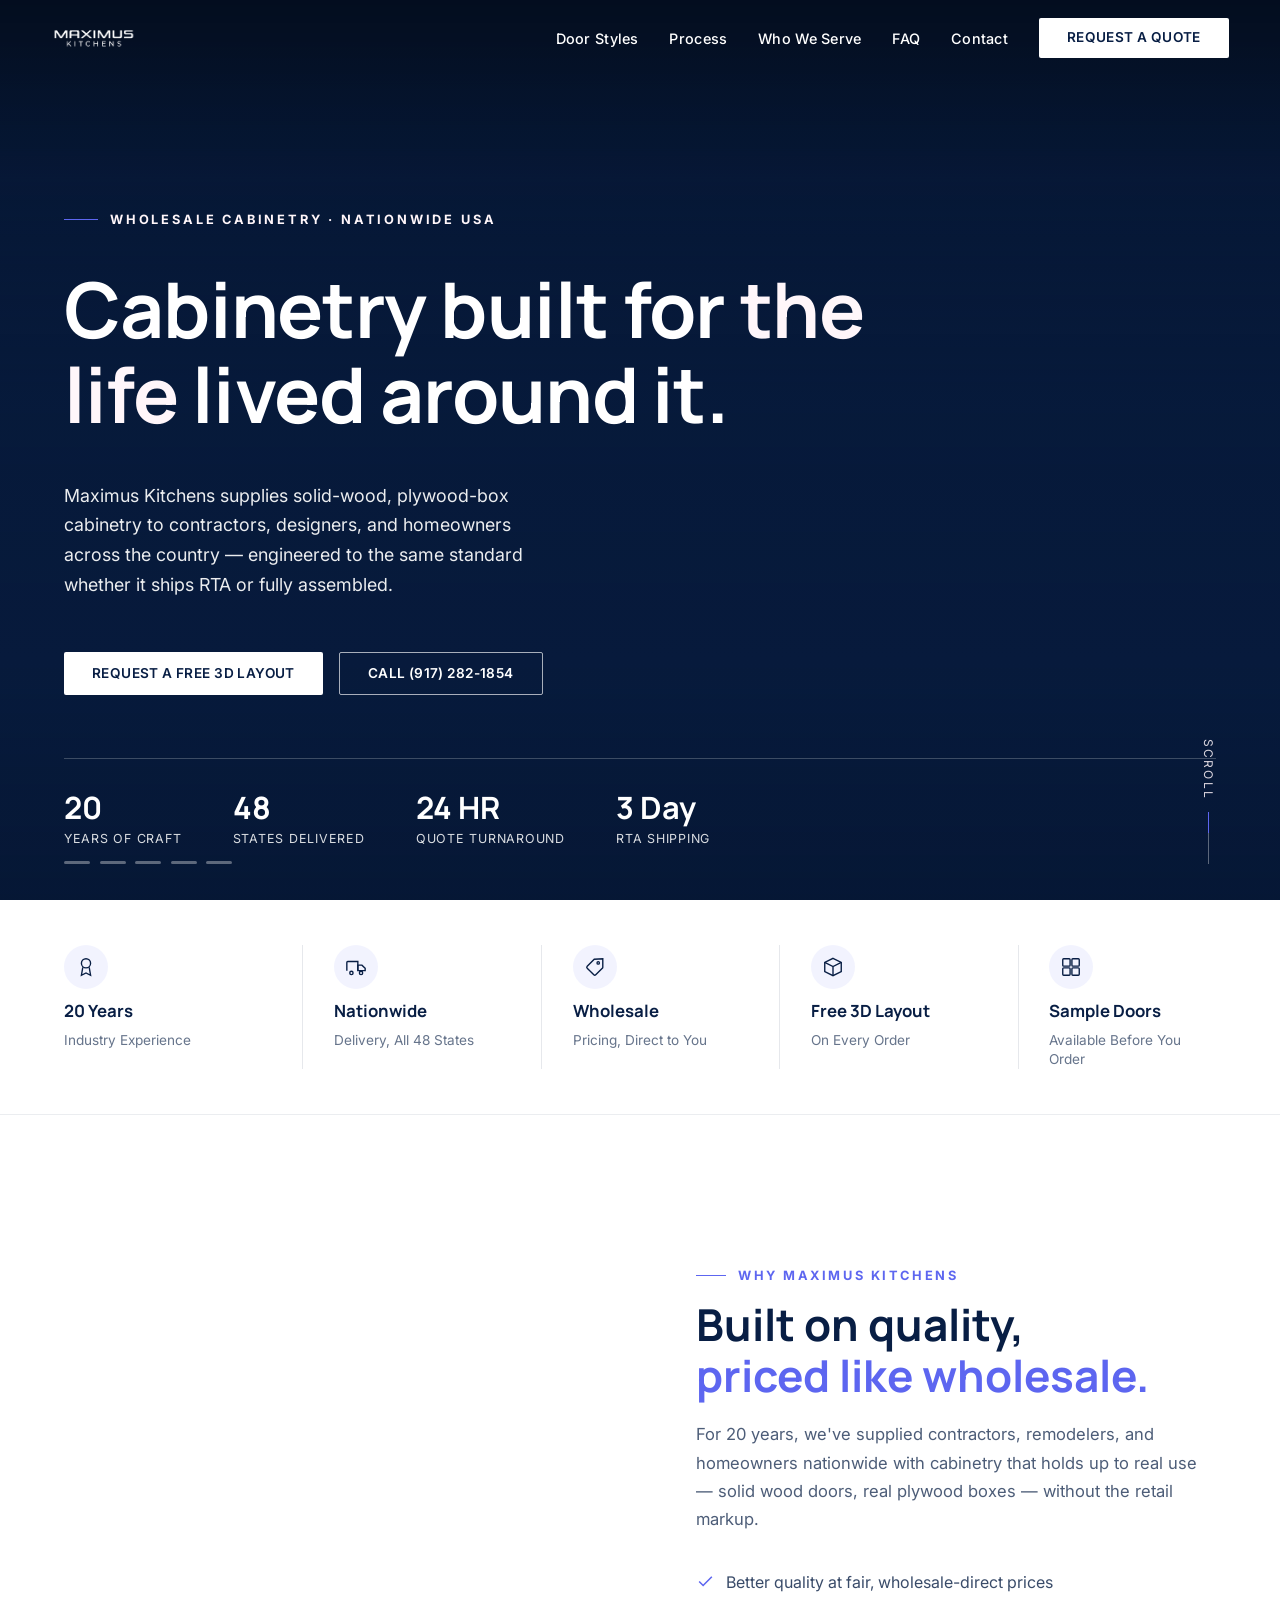
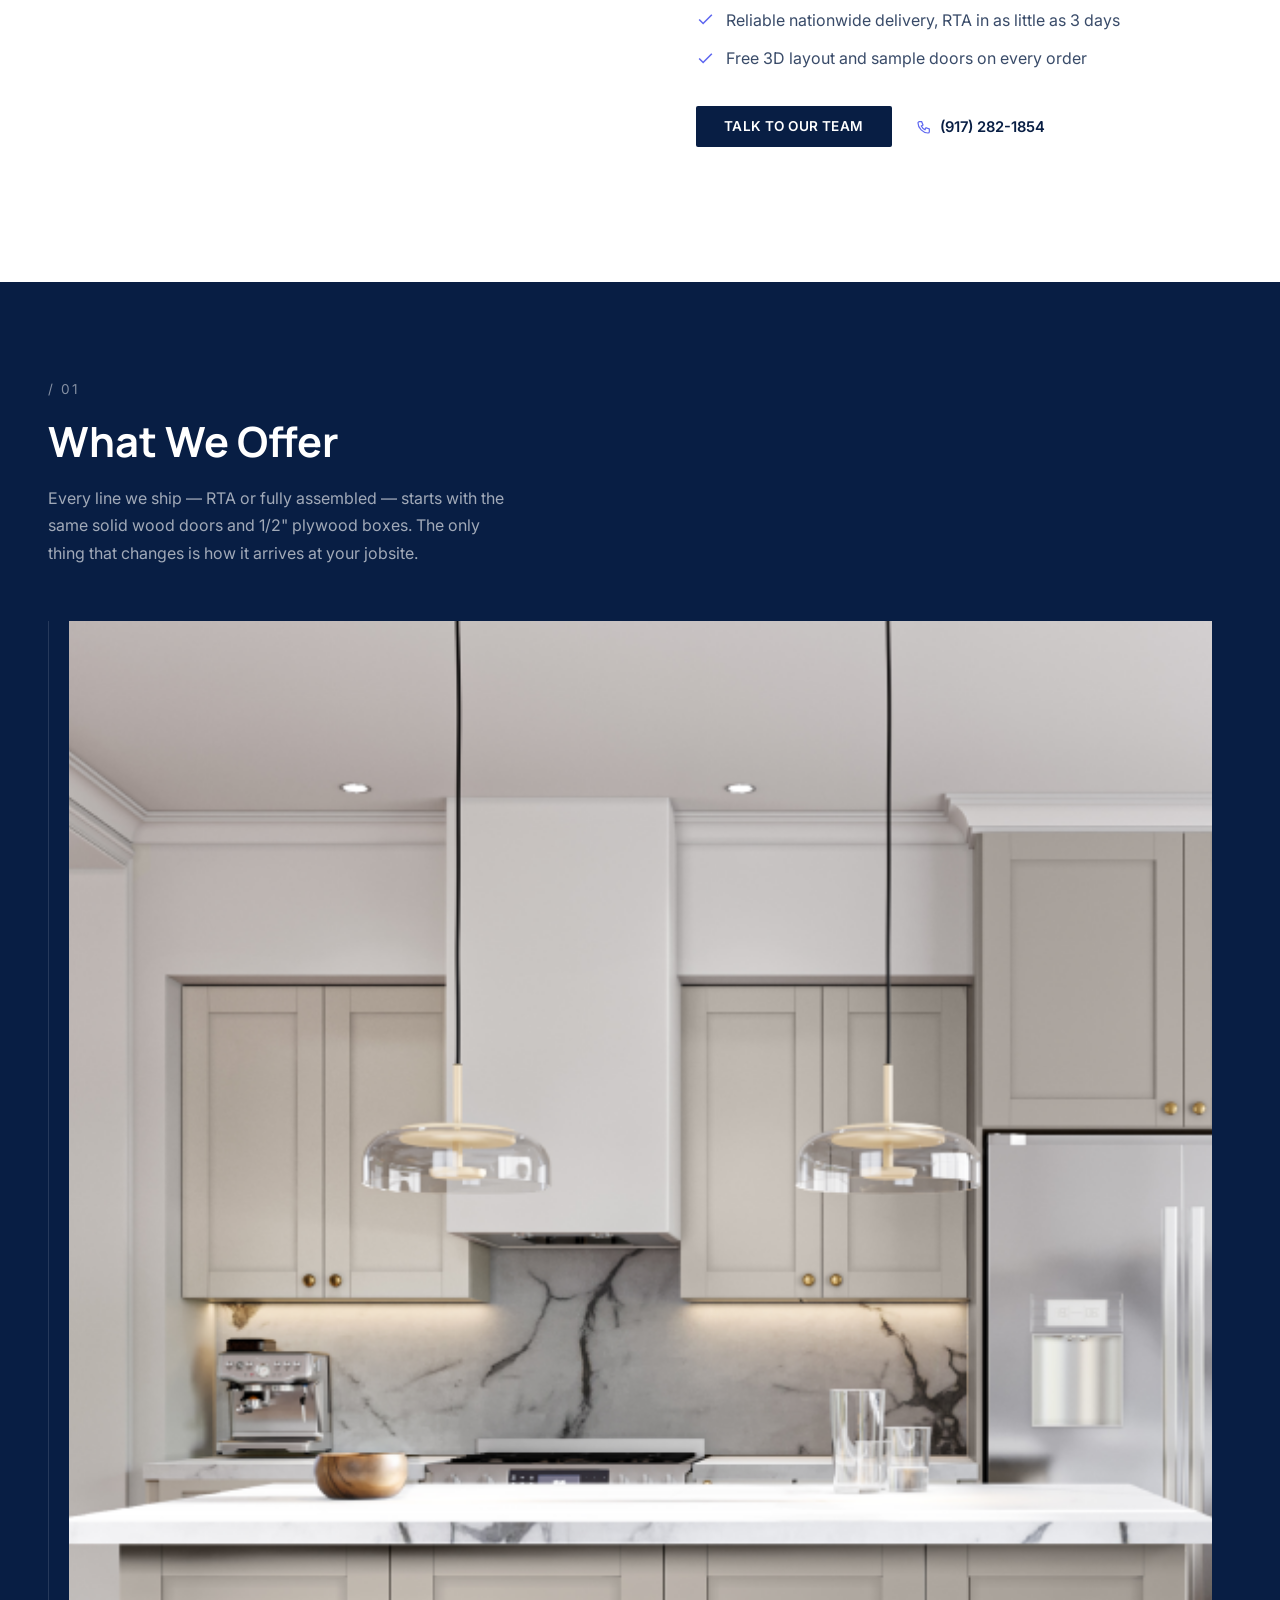
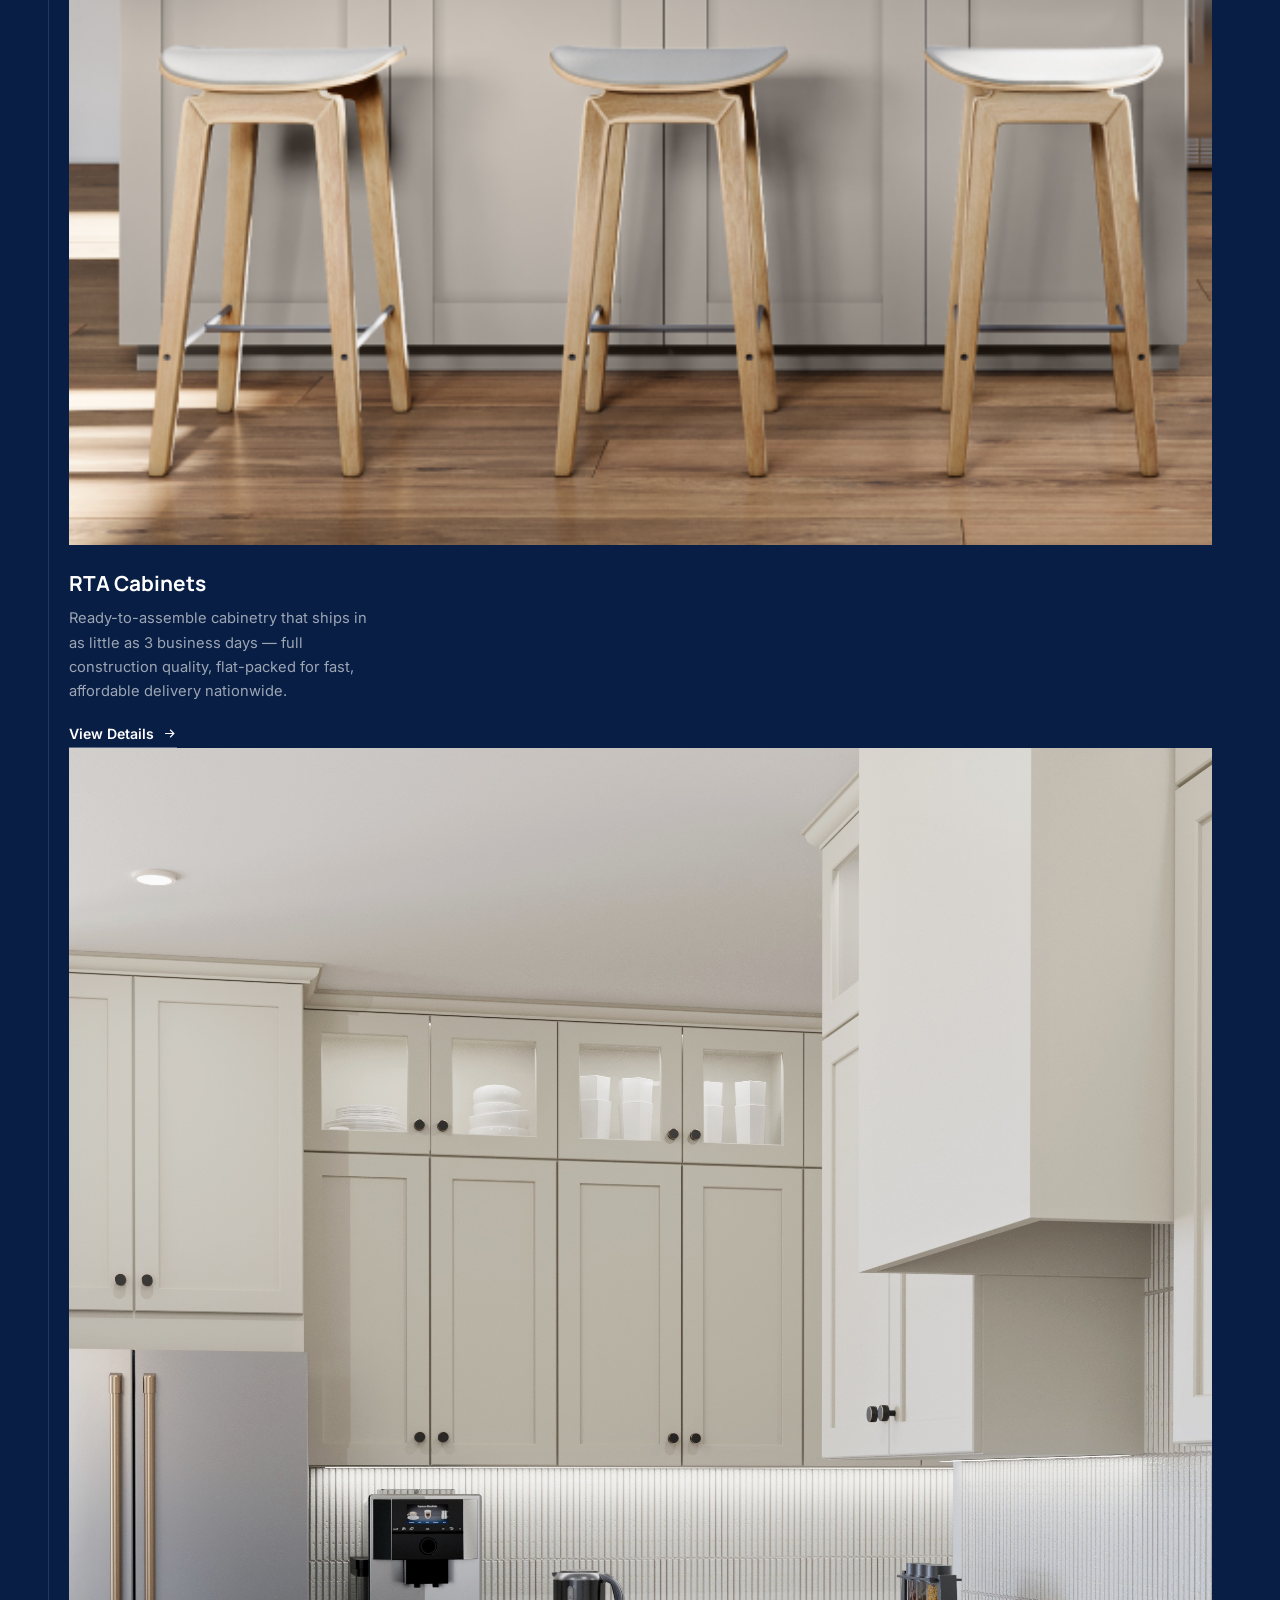
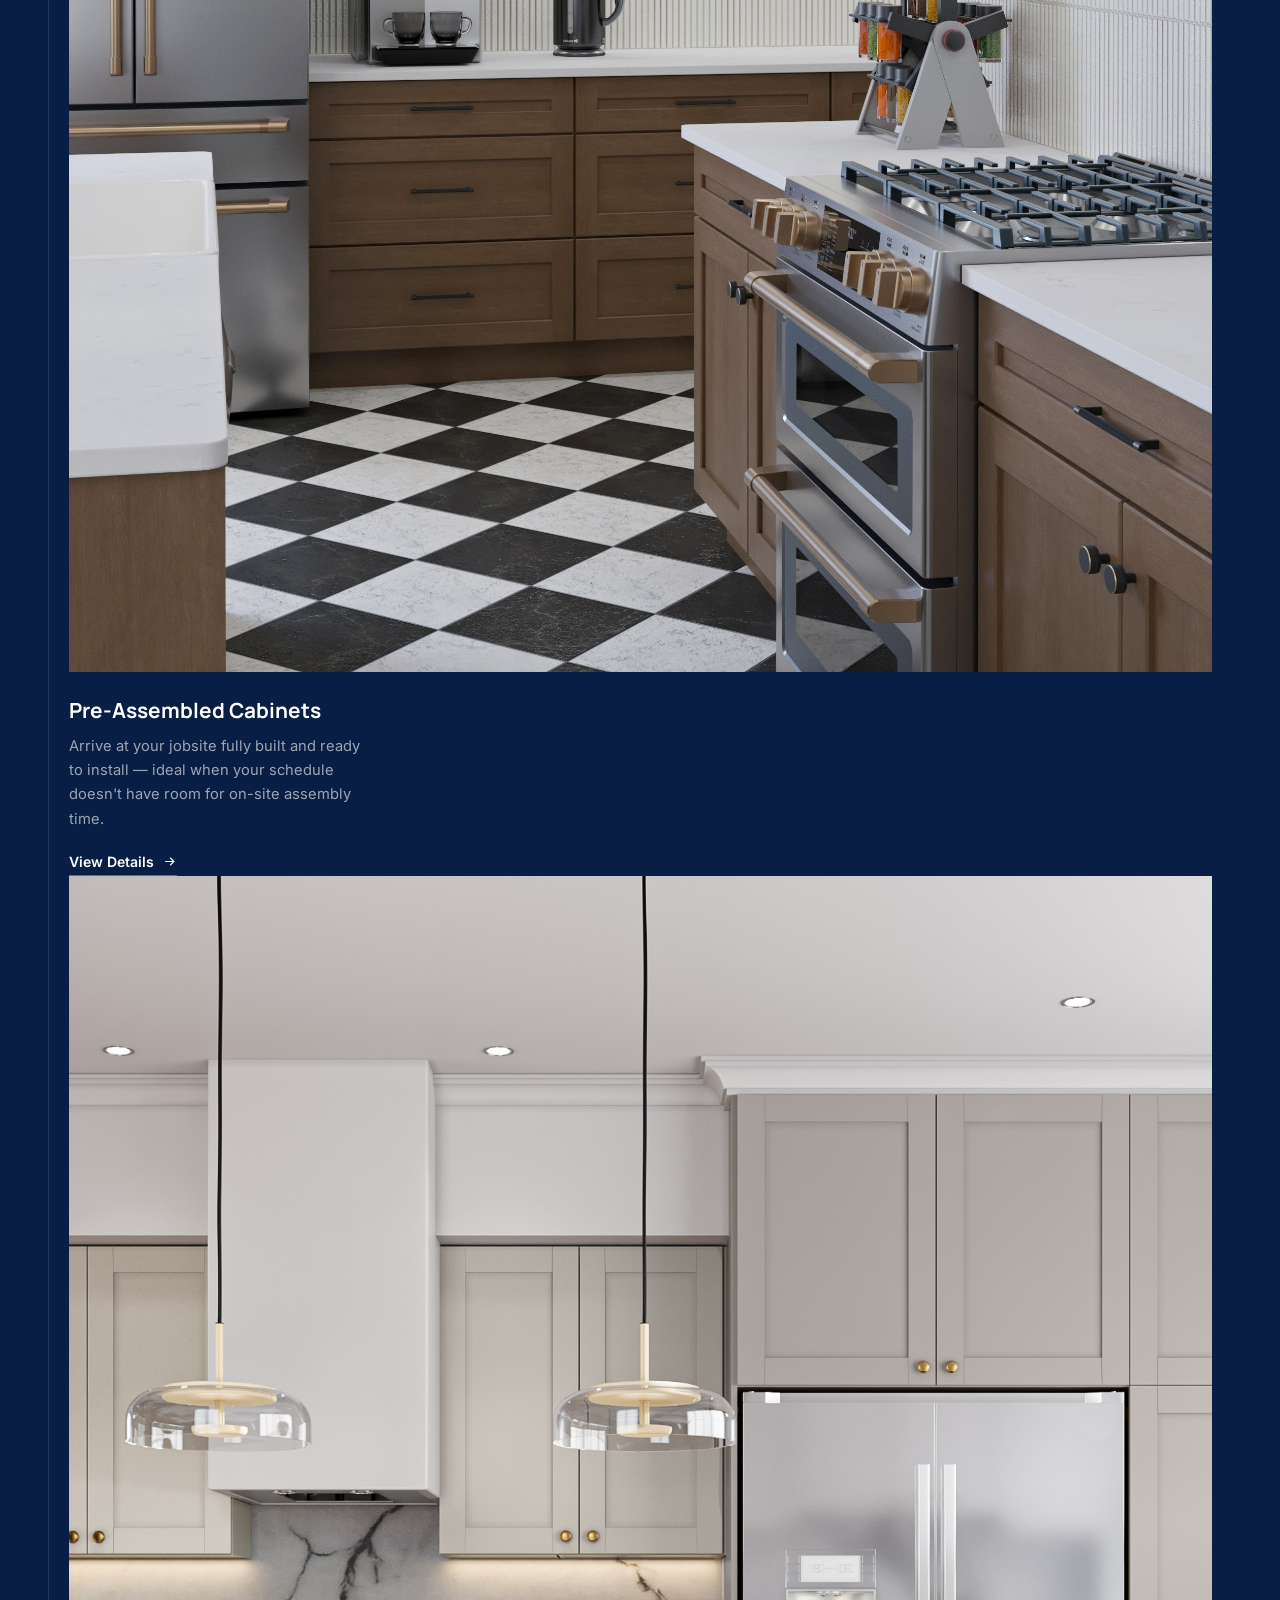
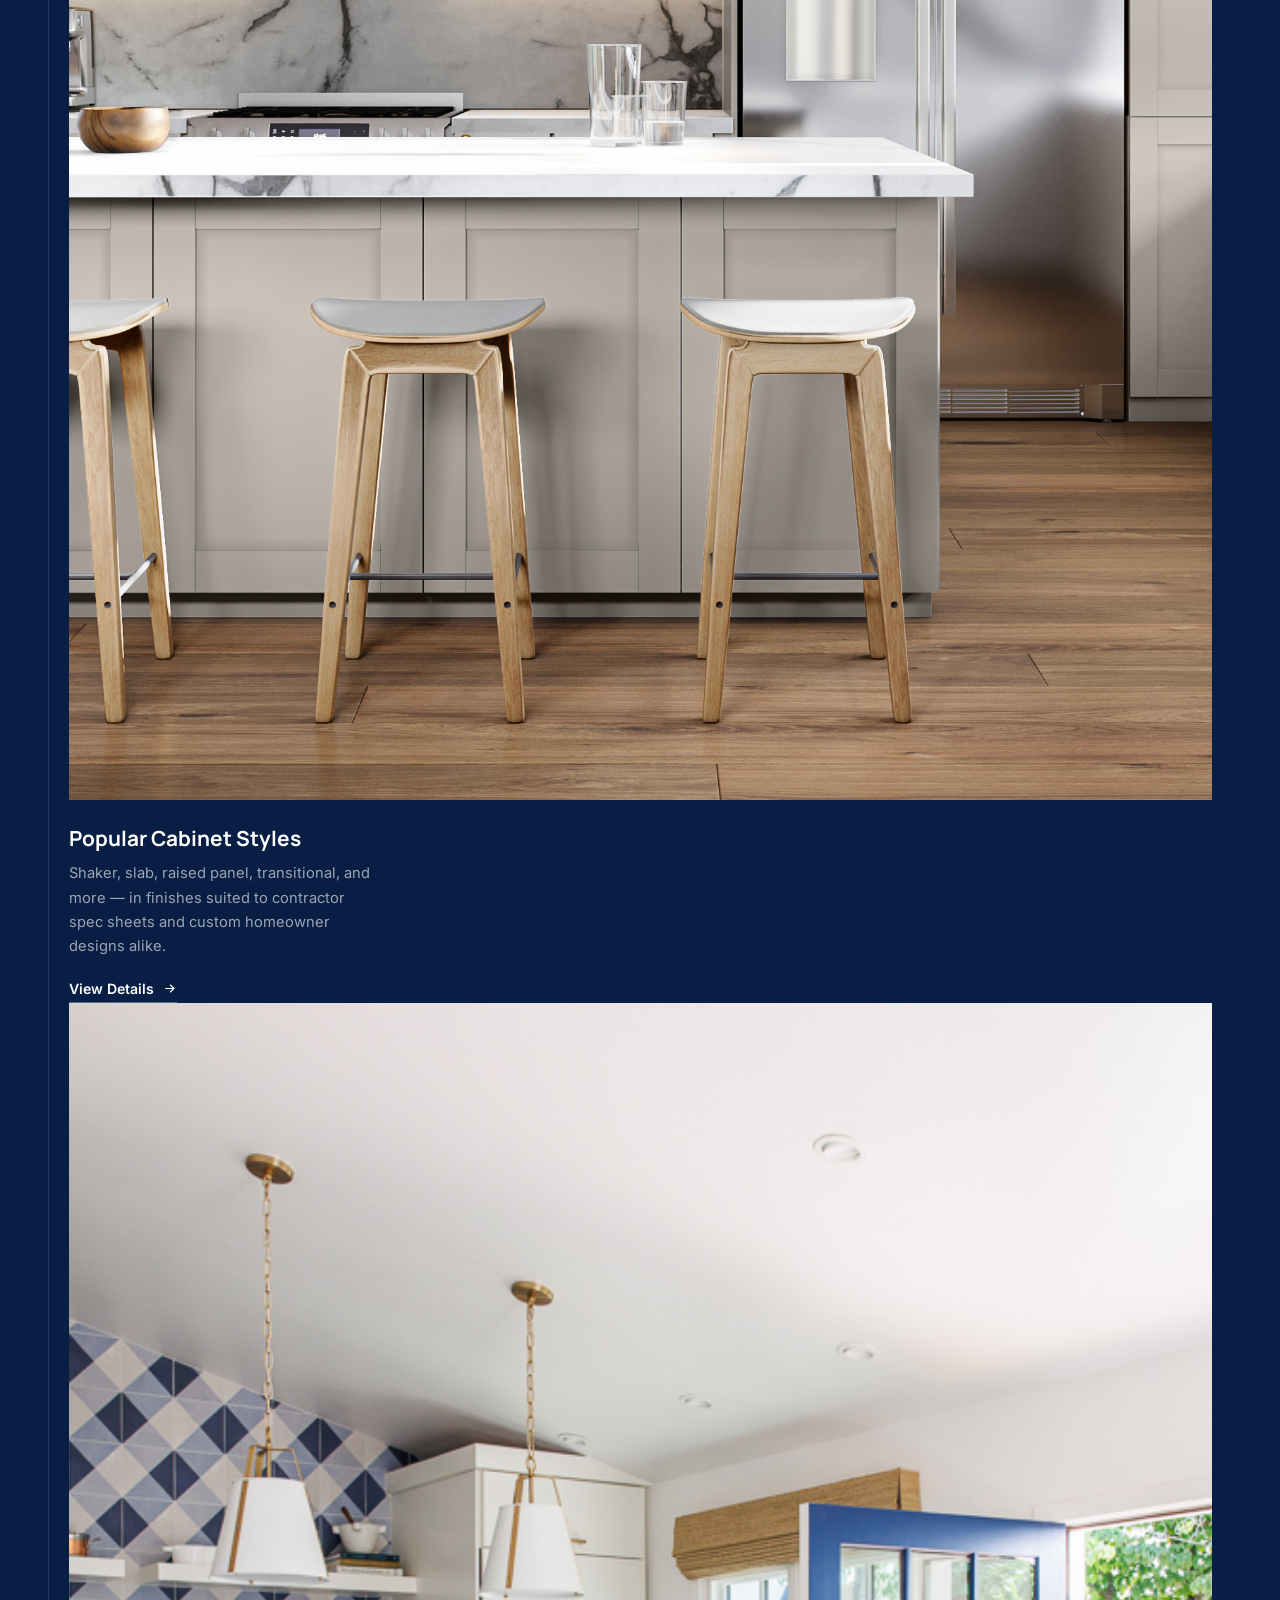
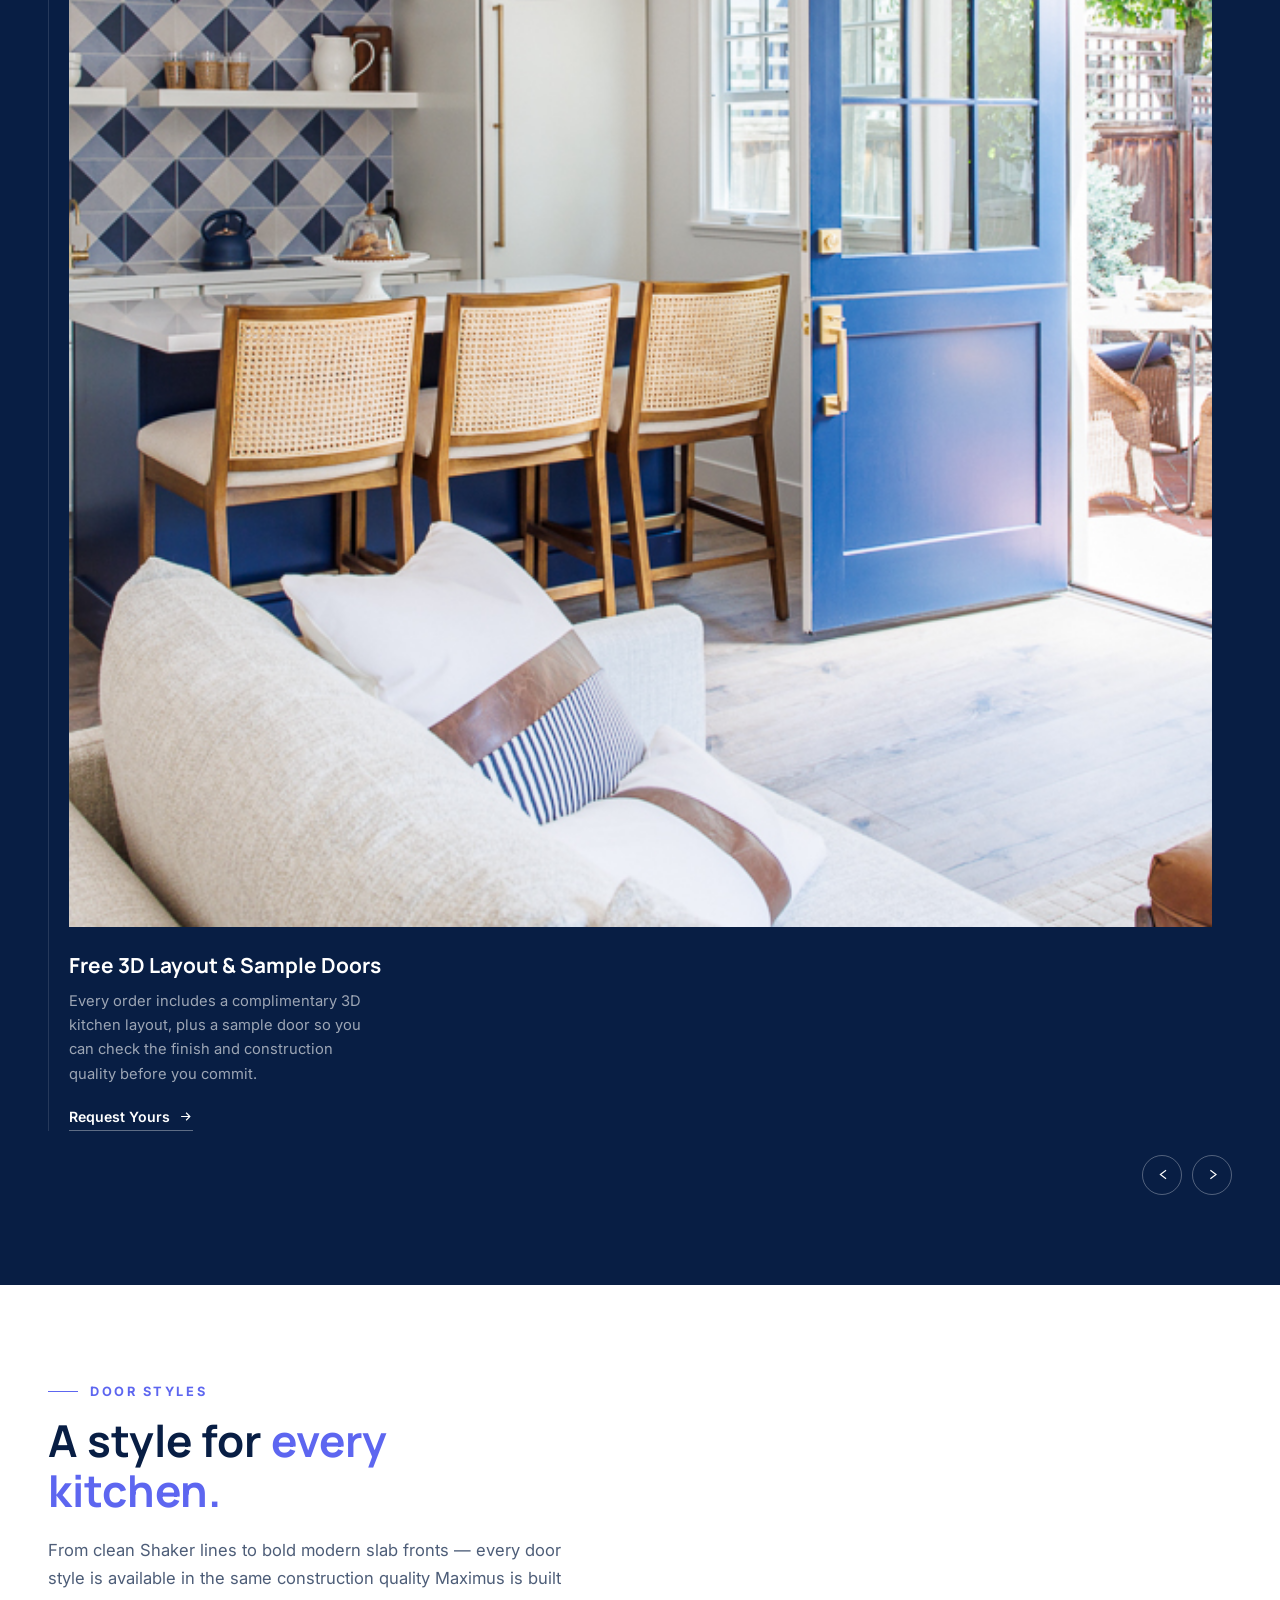
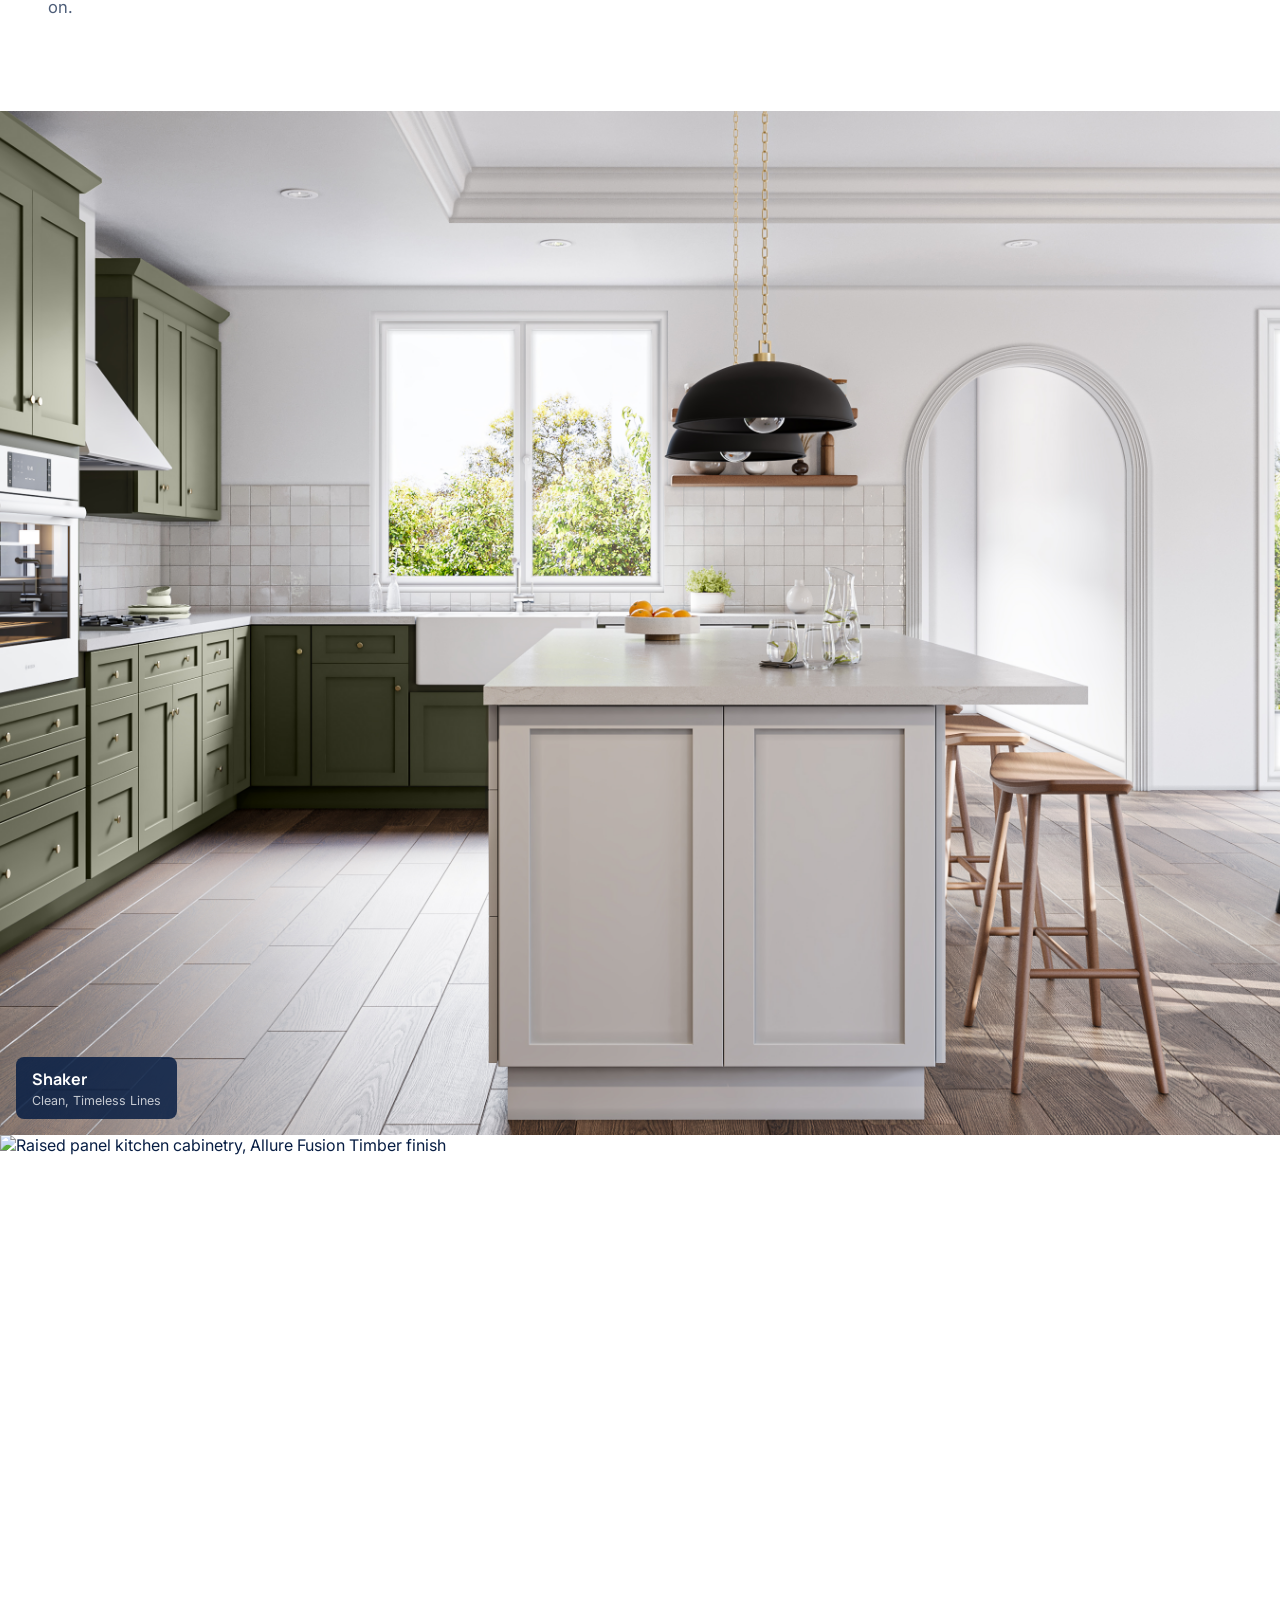
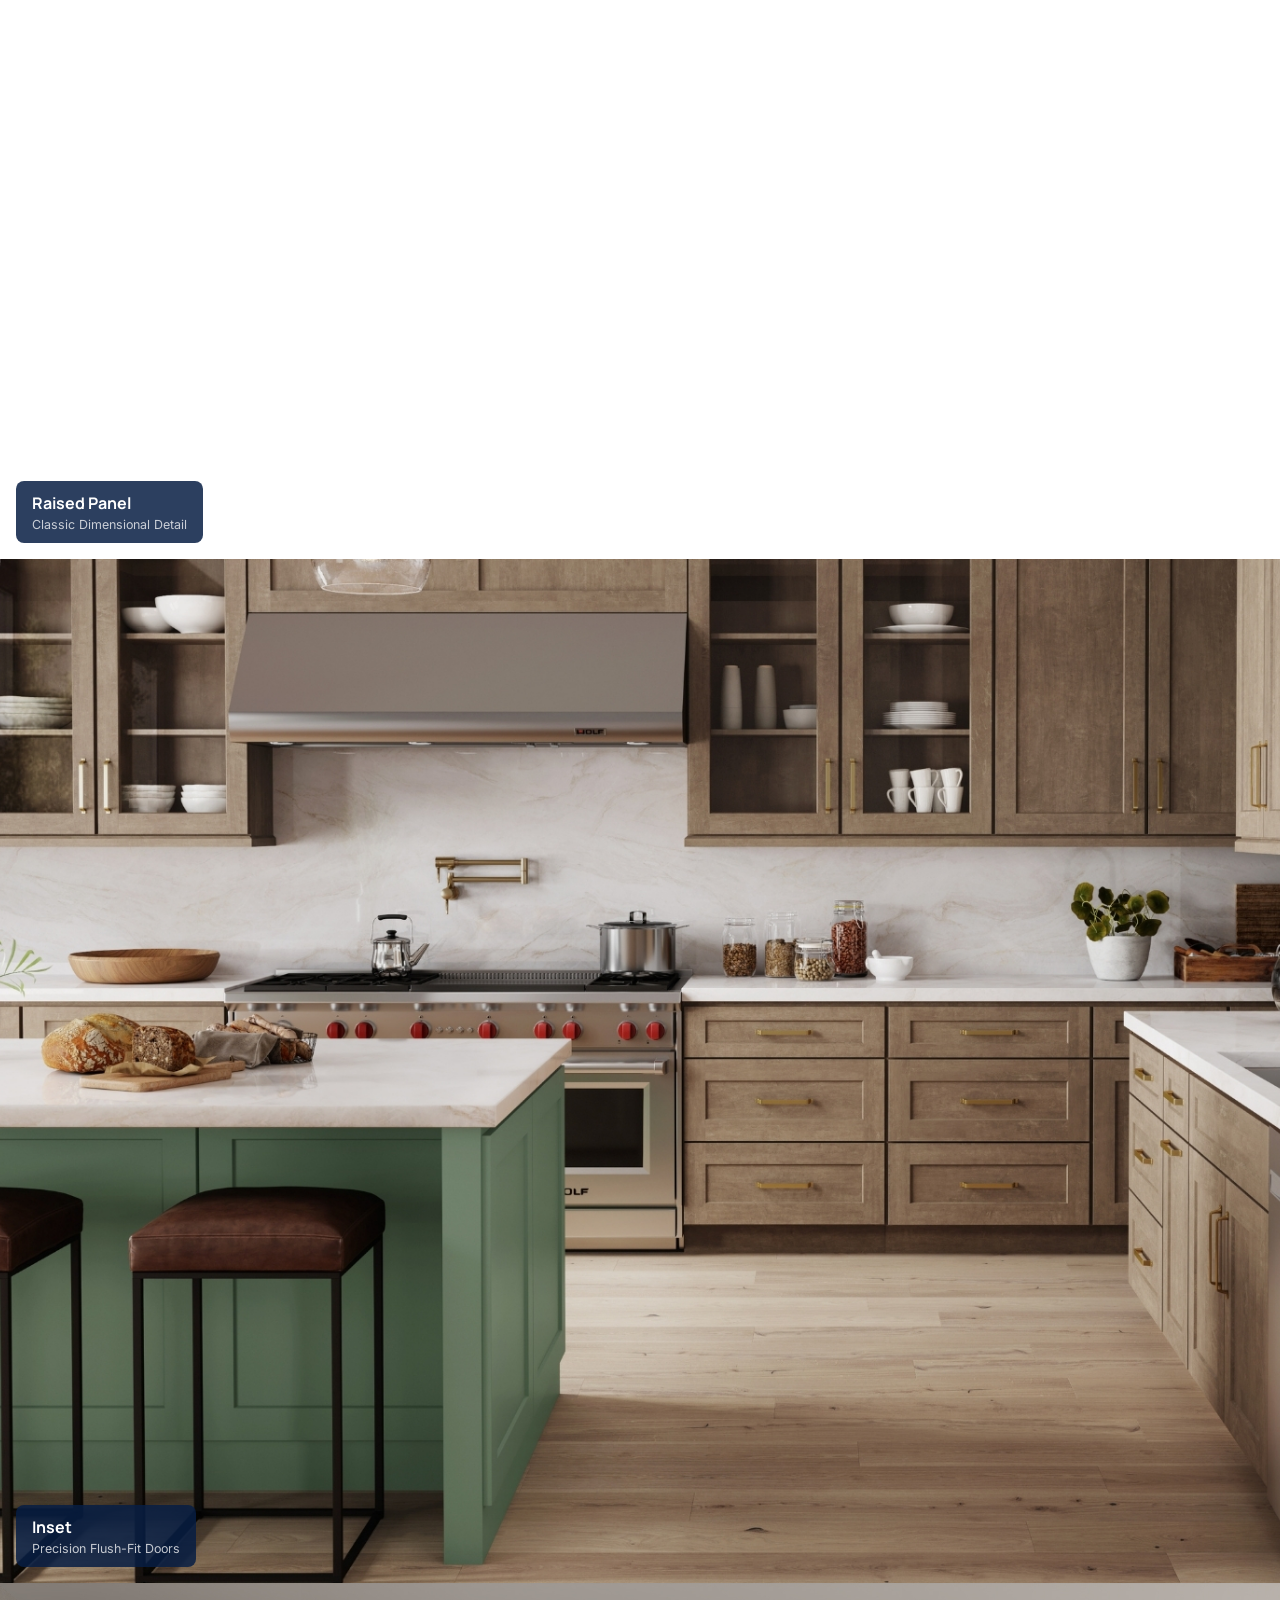
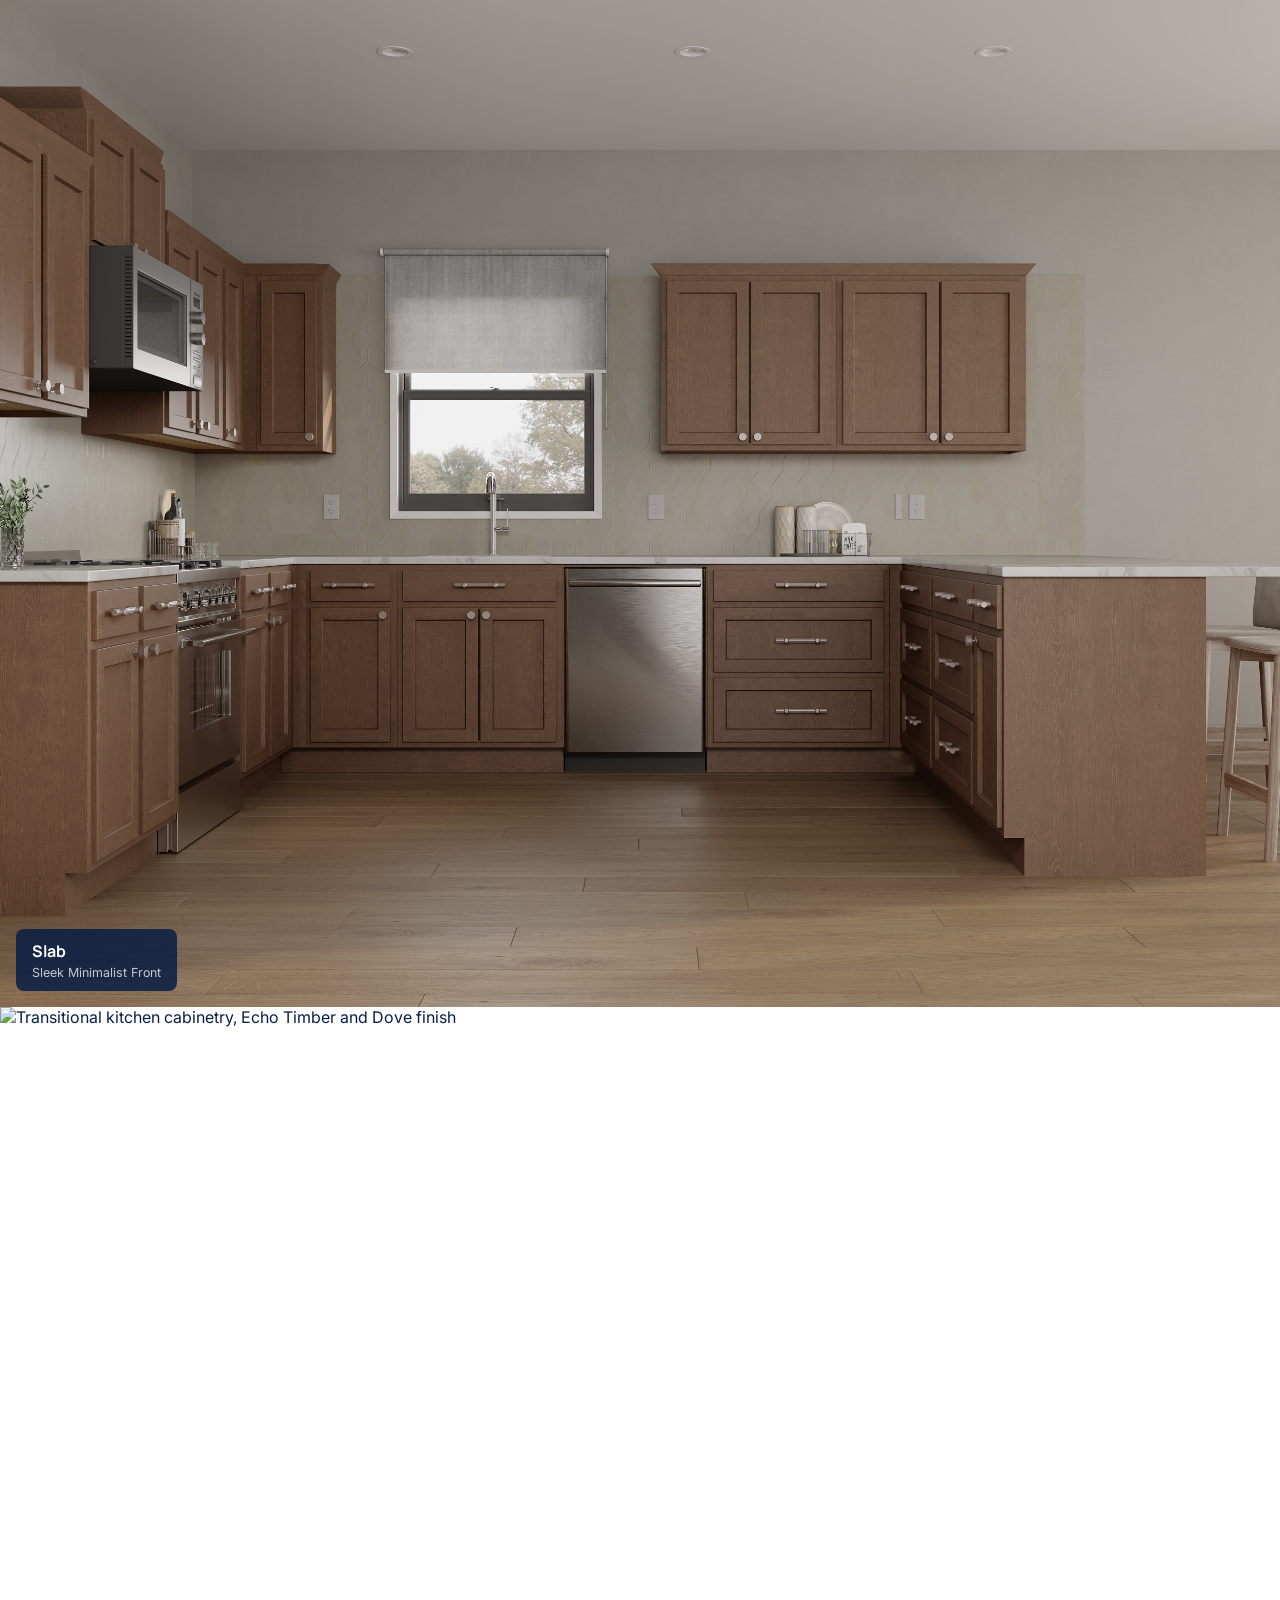
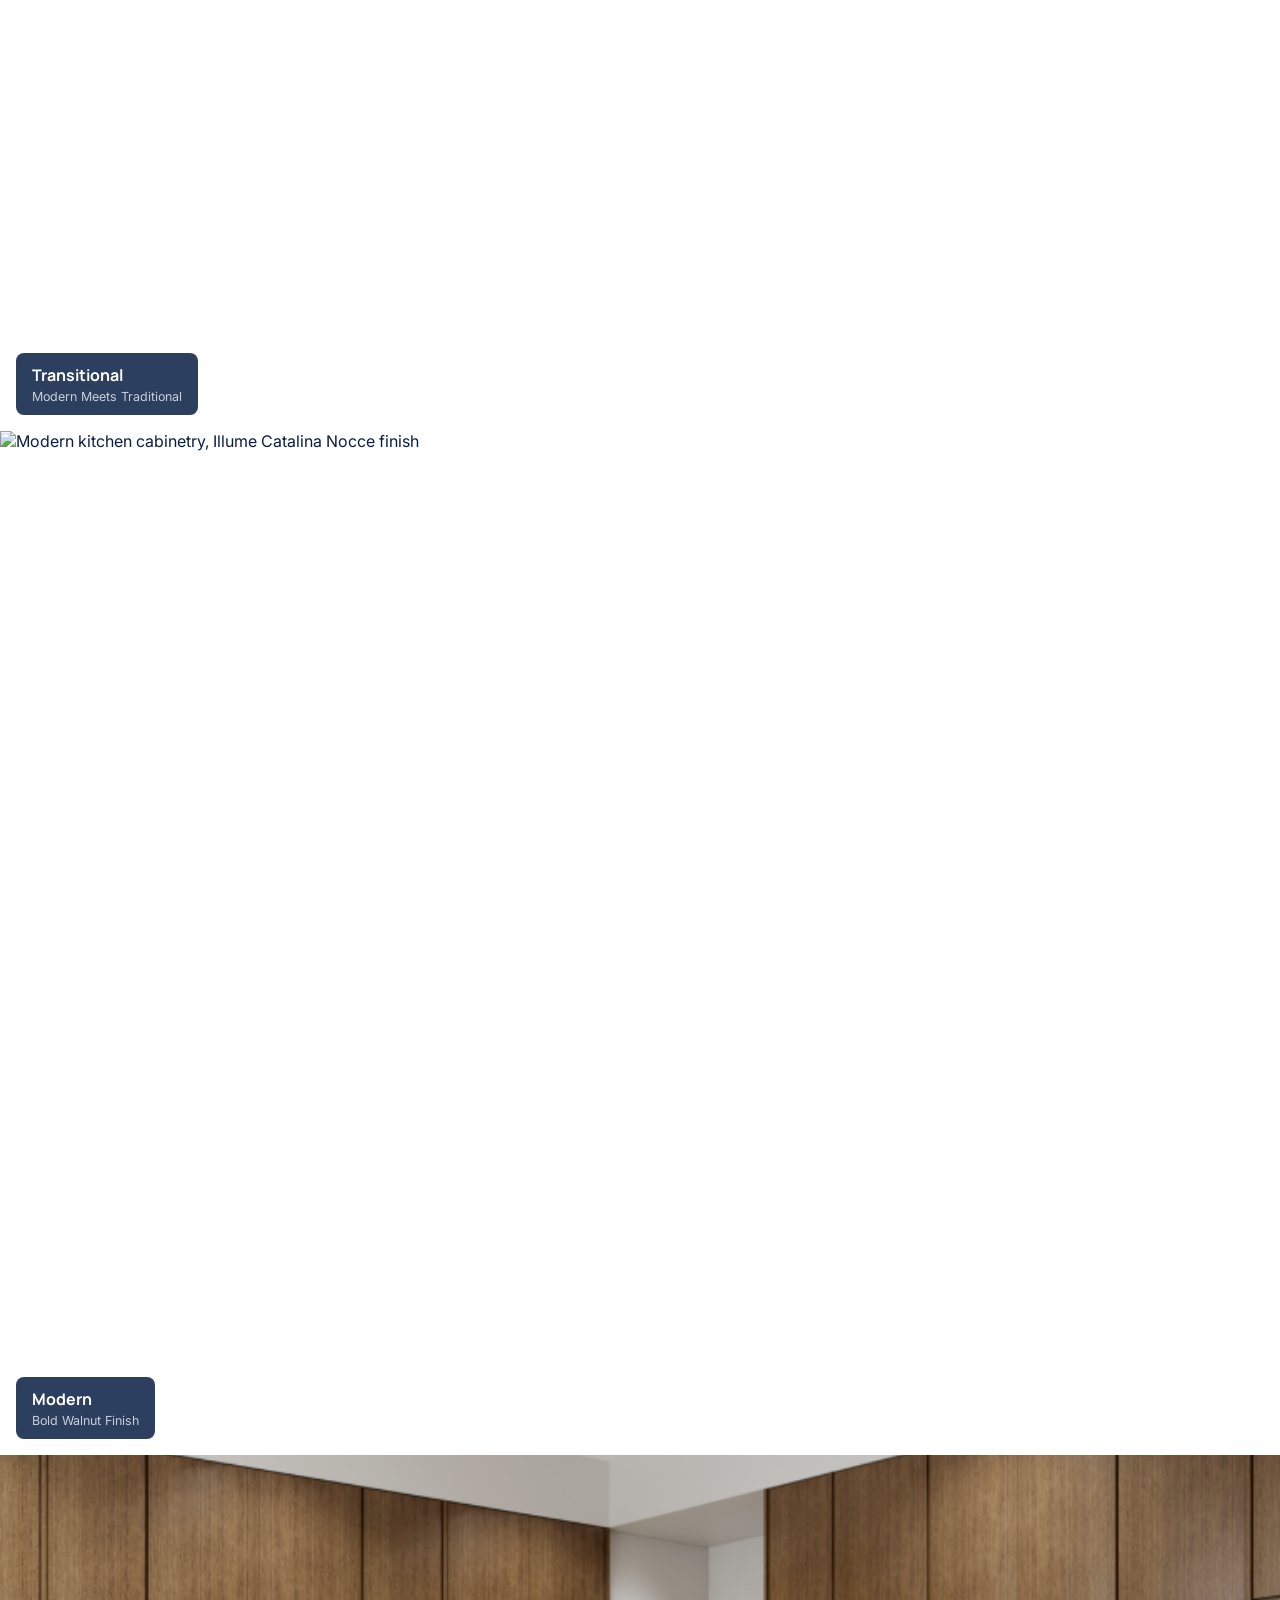
==== index.html @ 3a06b5c6 "Initial commit: Maximus Kitchens Concept 1 (The Atelier) homepage Full single-page homepage build - " ====
<!DOCTYPE html>
<html lang="en">
<head>
<meta charset="UTF-8">
<meta name="viewport" content="width=device-width, initial-scale=1.0">
<title>Maximus Kitchens | Premium Wholesale Kitchen Cabinetry — Nationwide</title>
<meta name="description" content="Maximus Kitchens supplies premium wholesale kitchen cabinetry to contractors, builders, designers, and homeowners nationwide. 20 years of craftsmanship, free 3D layouts, and 24-hour quotes.">

<link rel="preconnect" href="https://fonts.googleapis.com">
<link rel="preconnect" href="https://fonts.gstatic.com" crossorigin>
<link href="https://fonts.googleapis.com/css2?family=Manrope:wght@500;600;700;800&family=Inter:wght@300;400;500;600;700;800&display=swap" rel="stylesheet">
<link rel="preload" as="image" href="sampleimages/Dover_with_Royal_Island-min.jpg" fetchpriority="high">
<link rel="stylesheet" href="https://cdnjs.cloudflare.com/ajax/libs/Swiper/11.0.5/swiper-bundle.min.css">
<style>
  :root{
    --navy:#081E44;
    --indigo:#5D66F0;
    --warm-white:#FFF6FA;
    --white:#ffffff;
    --black:#0A0A0A;
    --navy-80: rgba(8,30,68,.8);
    --navy-40: rgba(8,30,68,.4);
    --font-display:'Manrope', 'Inter', sans-serif;
    --font-body:'Inter', -apple-system, 'Segoe UI', sans-serif;
    --ease: cubic-bezier(.16,.8,.24,1);
  }

  *,*::before,*::after{ box-sizing:border-box; }
  html{ scroll-behavior:smooth; }
  body{
    margin:0;
    font-family:var(--font-body);
    color:var(--navy);
    background:var(--white);
    -webkit-font-smoothing:antialiased;
  }
  /* Hero/media stay full-bleed edge-to-edge; only text/content containers
     cap at --content-max so paragraphs and cards don't stretch too wide. */
  :root{ --content-max:1440px; }
  img{ max-width:100%; display:block; }
  a{ color:inherit; text-decoration:none; }
  button{ font-family:inherit; cursor:pointer; }
  h1,h2,h3{ font-family:var(--font-display); margin:0; font-weight:500; }

  /* Skip link for accessibility */
  .skip-link{
    position:absolute; left:-999px; top:0; background:var(--navy); color:var(--white);
    padding:.75rem 1.25rem; z-index:1000; border-radius:0 0 6px 0;
  }
  .skip-link:focus{ left:0; }

  /* Visually hidden but accessible */
  .visually-hidden{
    position:absolute; width:1px; height:1px; padding:0; margin:-1px;
    overflow:hidden; clip:rect(0,0,0,0); white-space:nowrap; border:0;
  }

  /* ---------- Header / Nav ---------- */
  .site-header{
    position:fixed; top:0; left:0; right:0; z-index:100;
    display:flex; align-items:center; justify-content:space-between;
    padding:1.1rem clamp(1.25rem, 4vw, 3.5rem) 1.5rem;
    transition:background .4s var(--ease), padding .4s var(--ease), box-shadow .4s var(--ease);
  }
  .site-header.is-scrolled{
    background:rgba(255,255,255,.92);
    backdrop-filter:blur(10px);
    padding:.7rem clamp(1.25rem, 4vw, 3.5rem) .95rem;
    box-shadow:0 4px 24px rgba(8,30,68,.08);
  }
  .logo{ display:flex; align-items:center; line-height:0; }
  .site-header .logo img{
    display:block; height:34px; width:auto;
    filter:brightness(0) invert(1);
    transition:filter .3s var(--ease);
  }
  .site-header.is-scrolled .logo img{ filter:none; }

  .main-nav{ display:flex; align-items:center; gap:clamp(1.25rem, 2.4vw, 2.75rem); }
  .main-nav ul{ list-style:none; display:flex; align-items:center; gap:clamp(1.25rem, 2.4vw, 2.5rem); margin:0; padding:0; }
  .nav-links a{
    font-size:.9rem; letter-spacing:.02em; font-weight:500;
    color:var(--white); line-height:1;
    position:relative; padding-bottom:4px;
    transition:color .3s var(--ease);
  }
  .site-header.is-scrolled .nav-links a{ color:var(--navy); }
  .nav-links a::after{
    content:''; position:absolute; left:0; bottom:0; height:1px; width:0;
    background:currentColor; transition:width .3s var(--ease);
  }
  .nav-links a:hover::after, .nav-links a:focus-visible::after{ width:100%; }
  .nav-links{ display:flex; }

  .btn{
    display:inline-flex; align-items:center; justify-content:center;
    padding:.85rem 1.75rem; border-radius:2px; font-size:.85rem; font-weight:600;
    letter-spacing:.03em; text-transform:uppercase; border:none;
    line-height:1; white-space:nowrap;
    transition:background .3s ease, color .3s ease;
  }
  .btn-primary{ background:var(--navy); color:var(--white); }
  .btn-primary:hover, .btn-primary:focus-visible{ background:#122c5c; }
  .btn-white{ background:var(--white); color:var(--navy); }
  .btn-white:hover, .btn-white:focus-visible{ background:var(--warm-white); }
  .btn-outline-light{ border:1.5px solid rgba(255,255,255,.65); color:var(--white); }
  .btn-outline-light:hover, .btn-outline-light:focus-visible{ background:var(--white); color:var(--navy); border-color:var(--white); }
  .btn-outline-dark{ border:1.5px solid var(--navy); color:var(--navy); }
  .btn-outline-dark:hover, .btn-outline-dark:focus-visible{ background:var(--navy); color:var(--white); }

  /* Top (transparent) state: white button, navy text. Sticky state: solid navy button. */
  .nav-cta{ display:none; background:var(--white); color:var(--navy); }
  .nav-cta:hover, .nav-cta:focus-visible{ background:var(--warm-white); color:var(--navy); }
  .site-header.is-scrolled .nav-cta{ background:var(--navy); color:var(--white); }
  .site-header.is-scrolled .nav-cta:hover, .site-header.is-scrolled .nav-cta:focus-visible{ background:#122c5c; color:var(--white); }
  @media(min-width:900px){ .nav-cta{ display:inline-flex; } }

  .menu-toggle{
    display:flex; flex-direction:column; align-items:center; justify-content:center; gap:5px;
    align-self:center; background:none; border:none; padding:.5rem; width:40px; height:40px;
    z-index:110;
  }
  .menu-toggle span{ width:22px; height:1.5px; background:var(--white); transition:background .3s var(--ease); }
  .site-header.is-scrolled .menu-toggle span{ background:var(--navy); }
  @media(min-width:900px){ .menu-toggle{ display:none; } }
  @media(max-width:899px){ .nav-links{ display:none; } }

  /* ---------- Hero ---------- */
  .hero{
    position:relative; min-height:100svh; width:100%;
    display:flex; align-items:flex-end;
    overflow:hidden; background:var(--navy);
  }
  .hero-media{
    position:absolute; inset:0; z-index:0; background:var(--navy);
  }
  /* Very low neutral dark wash — keeps nav/text readable without tinting the photo's color */
  .hero-media::before{
    content:''; position:absolute; inset:0; z-index:2;
    background:rgba(0,0,0,.24);
  }
  .hero-media::after{
    content:''; position:absolute; inset:0; z-index:2;
    background:linear-gradient(180deg, rgba(0,0,0,.4) 0%, rgba(0,0,0,0) 20%, rgba(0,0,0,0) 76%, rgba(0,0,0,.34) 100%);
  }
  /* Each slide is a wrapper (handles the fade) around an img (handles the
     slow Ken Burns zoom) — kept separate so the two effects don't conflict. */
  .hero-slide{
    position:absolute; inset:0; width:100%; height:100%; overflow:hidden;
    opacity:0;
    transition:opacity 1.4s ease-in-out;
    z-index:1; will-change:opacity;
  }
  .hero-slide.is-active{ opacity:1; z-index:2; }
  .hero-slide img{
    position:absolute; inset:0; width:100%; height:100%;
    object-fit:cover; object-position:center 60%;
    transform:scale(1); will-change:transform;
  }
  .hero-slide img.kb-in{ animation:kbZoomIn 9s ease-out forwards; }
  .hero-slide img.kb-out{ animation:kbZoomOut 9s ease-out forwards; }
  .hero-slide img.kb-pan-l{ animation:kbPanLeft 9s ease-out forwards; }
  .hero-slide img.kb-pan-r{ animation:kbPanRight 9s ease-out forwards; }

  @keyframes kbZoomIn{
    from{ transform:scale(1) translate(0,0); }
    to{ transform:scale(1.14) translate(-1%,-1%); }
  }
  @keyframes kbZoomOut{
    from{ transform:scale(1.14) translate(-1%,0); }
    to{ transform:scale(1.02) translate(1%,-1%); }
  }
  @keyframes kbPanLeft{
    from{ transform:scale(1.1) translate(2%,0); }
    to{ transform:scale(1.16) translate(-2%,-1%); }
  }
  @keyframes kbPanRight{
    from{ transform:scale(1.1) translate(-2%,-1%); }
    to{ transform:scale(1.16) translate(2%,0); }
  }


  .hero-slide-nav{
    position:absolute; left:clamp(1.25rem,5vw,4rem); bottom:clamp(1.5rem,4vh,2.5rem); z-index:3;
    display:flex; gap:.6rem;
  }
  .hero-slide-dot{
    width:26px; height:3px; background:rgba(255,255,255,.35); border:none; padding:0; cursor:pointer;
    position:relative; overflow:hidden; border-radius:2px;
  }
  .hero-slide-dot::after{
    content:''; position:absolute; inset:0; background:var(--warm-white);
    transform:scaleX(0); transform-origin:left; transition:transform .3s ease;
  }
  .hero-slide-dot.is-active::after{ transform:scaleX(1); }

  .hero-inner{
    position:relative; z-index:2; width:100%;
    padding:clamp(6rem,14vh,9rem) clamp(1.25rem,5vw,4rem) clamp(3rem,6vh,4.5rem);
    display:flex; flex-direction:column; gap:clamp(1.5rem,3vh,2.5rem);
  }
  /* Subtle bluish scrim sitting only behind the text block, not the whole photo */
  .hero-inner::before{
    content:''; position:absolute; inset:-2rem -1.5rem -1.5rem;
    z-index:-1; border-radius:8px;
    background:linear-gradient(180deg, rgba(8,30,68,0) 0%, rgba(8,30,68,.42) 40%, rgba(8,30,68,.58) 100%);
  }
  .hero-eyebrow{
    color:var(--warm-white); font-size:.8rem; letter-spacing:.22em; text-transform:uppercase;
    font-weight:700; display:flex; align-items:center; gap:.75rem;
  }
  .hero-eyebrow::before{
    content:''; width:34px; height:1px; background:var(--indigo);
  }
  .hero-headline{
    color:var(--white); font-size:clamp(2.6rem, 6vw, 5.4rem); line-height:1.1;
    max-width:17ch; font-weight:700; letter-spacing:-.01em;
  }
  .hero-headline em{ font-style:normal; color:var(--warm-white); font-weight:700; }
  .hero-sub{
    color:rgba(255,255,255,.92); font-size:clamp(1.02rem,1.4vw,1.2rem); max-width:46ch; line-height:1.65; font-weight:400;
  }
  .hero-actions{ display:flex; flex-wrap:wrap; gap:1rem; margin-top:.5rem; }

  .hero-meta{
    display:flex; flex-wrap:wrap; gap:clamp(1.5rem,4vw,3.5rem);
    margin-top:clamp(1.5rem,4vh,3rem); padding-top:clamp(1.5rem,3vh,2rem);
    border-top:1px solid rgba(255,255,255,.22);
  }
  .hero-meta-item{ display:flex; flex-direction:column; gap:.2rem; }
  .hero-meta-item strong{
    font-family:var(--font-display); color:var(--white); font-size:clamp(1.5rem,2.4vw,2.1rem); font-weight:700;
  }
  .hero-meta-item span{
    color:rgba(255,255,255,.85); font-size:.78rem; letter-spacing:.06em; text-transform:uppercase;
  }

  .scroll-cue{
    position:absolute; right:clamp(1.25rem,5vw,4rem); bottom:clamp(1.5rem,4vh,2.5rem); z-index:2;
    display:none; align-items:center; gap:.75rem; color:rgba(255,246,250,.85);
    font-size:.75rem; letter-spacing:.18em; text-transform:uppercase;
    writing-mode:vertical-rl;
  }
  @media(min-width:700px){ .scroll-cue{ display:flex; } }
  .scroll-cue .line{
    width:1px; height:52px; background:rgba(255,255,255,.35); position:relative; overflow:hidden;
  }
  .scroll-cue .line::after{
    content:''; position:absolute; top:0; left:0; width:100%; height:40%; background:var(--indigo);
    animation:scrollLine 2.2s ease-in-out infinite;
  }
  @keyframes scrollLine{
    0%{ transform:translateY(-100%); }
    100%{ transform:translateY(250%); }
  }

  /* ---------- Trust Bar ---------- */
  .trust-bar{
    background:var(--white); border-bottom:1px solid rgba(8,30,68,.08);
    padding:clamp(2.5rem,5vh,3.5rem) clamp(1.25rem,5vw,4rem);
  }
  .trust-bar-inner{
    max-width:1440px; margin:0 auto;
    display:flex; flex-wrap:wrap; justify-content:space-between; gap:2.5rem;
  }
  .trust-item{
    display:flex; flex-direction:column; align-items:flex-start; gap:.6rem;
    flex:1 1 160px; min-width:150px;
  }
  @media(min-width:821px){
    .trust-item{
      padding-left:clamp(1.25rem,2.4vw,2rem);
      border-left:1px solid rgba(8,30,68,.1);
    }
    .trust-item:first-child{ border-left:none; padding-left:0; }
  }
  .trust-icon{
    display:inline-flex; align-items:center; justify-content:center;
    width:44px; height:44px; border-radius:50%;
    background:rgba(93,102,240,.08); color:var(--navy);
  }
  .trust-icon svg{ width:22px; height:22px; }
  .trust-label{
    font-family:var(--font-display); font-size:1.05rem; font-weight:700; color:var(--navy); margin:0;
  }
  .trust-desc{
    font-size:.85rem; color:rgba(8,30,68,.62); margin:0; line-height:1.4;
  }

  @media(max-width:820px){
    /* Swipeable card slider instead of a cramped wrapped grid */
    .trust-bar{ padding:2.25rem 0 2rem; }
    .trust-bar-inner{
      flex-wrap:nowrap; overflow-x:auto; scroll-snap-type:x mandatory;
      -webkit-overflow-scrolling:touch; scrollbar-width:none; gap:1rem;
      padding:0 clamp(1.5rem,7vw,2.25rem) .5rem; margin:0;
      scroll-padding-inline:clamp(1.5rem,7vw,2.25rem);
    }
    .trust-bar-inner::-webkit-scrollbar{ display:none; }
    .trust-item{
      flex:0 0 72%; min-width:0; scroll-snap-align:start;
      border-left:none; padding-left:0;
      background:var(--warm-white); border-radius:12px; padding:1.5rem;
    }
    .trust-bar-hint{
      display:block; text-align:center; font-size:.75rem; letter-spacing:.06em;
      text-transform:uppercase; color:rgba(8,30,68,.45); margin:.75rem 0 0;
    }
  }
  @media(min-width:821px){ .trust-bar-hint{ display:none; } }

  /* ---------- Shared section type ---------- */
  .section-eyebrow{
    display:flex; align-items:center; gap:.75rem;
    font-size:.8rem; letter-spacing:.2em; text-transform:uppercase; font-weight:700;
    color:var(--indigo); margin:0 0 1rem;
  }
  .section-eyebrow::before{ content:''; width:30px; height:1px; background:var(--indigo); }
  .section-heading{
    font-size:clamp(2rem,4vw,2.75rem); line-height:1.15; color:var(--navy);
    font-weight:700; margin:0 0 1.25rem; max-width:16ch;
  }
  .section-heading em{ font-style:normal; color:var(--indigo); }
  .section-lead{
    font-size:clamp(1rem,1.3vw,1.1rem); line-height:1.7; color:rgba(8,30,68,.72);
    max-width:52ch; margin:0 0 2.25rem;
  }

  /* ---------- Why Maximus (side-by-side split screen) ---------- */
  .container{ max-width:var(--content-max); margin:0 auto; padding:0 clamp(1.25rem,5vw,3rem); }

  .why-us{
    display:grid; grid-template-columns:1fr; background:var(--white);
    max-width:var(--content-max); margin:clamp(4rem,10vh,6.5rem) auto 0;
  }
  .why-us-media{ position:relative; overflow:hidden; min-height:220px; }
  .why-us-media img{
    position:absolute; top:-6%; left:0; width:100%; height:112%; object-fit:cover;
  }
  .why-us-content{
    padding:clamp(3rem,7vh,4.5rem) clamp(1.5rem,6vw,3.5rem);
    display:flex; flex-direction:column; justify-content:center;
  }
  .why-us-points{ list-style:none; margin:0 0 2.25rem; padding:0; display:flex; flex-direction:column; gap:.9rem; }
  .why-us-points li{
    display:flex; align-items:flex-start; gap:.7rem;
    font-size:1rem; color:rgba(8,30,68,.8); line-height:1.5;
  }
  .why-us-points svg{ width:19px; height:19px; flex:0 0 auto; margin-top:.15rem; stroke:var(--indigo); }
  .why-us-cta{ display:flex; flex-wrap:wrap; align-items:center; gap:1.5rem; }
  .why-us-phone{
    font-size:.92rem; font-weight:600; color:var(--navy);
    display:inline-flex; align-items:center; gap:.5rem;
  }
  .why-us-phone svg{ width:16px; height:16px; stroke:var(--indigo); }

  @media(min-width:940px){
    .why-us{ grid-template-columns:1fr 1fr; min-height:440px; }
    .why-us-media{ min-height:100%; }
  }

  /* ---------- Products Overview (dark, architectural index style) ---------- */
  .products{ background:var(--navy); padding:clamp(5rem,11vh,8rem) 0 clamp(4rem,10vh,7rem); color:var(--white); margin-top:clamp(3.5rem,8vh,5.5rem); }
  .products-head{
    display:flex; flex-wrap:wrap; justify-content:space-between; align-items:flex-end;
    gap:2rem; margin-bottom:clamp(2.5rem,6vh,3.5rem);
  }
  .products-index{
    font-size:.85rem; letter-spacing:.15em; color:rgba(255,255,255,.5); margin:0 0 1rem;
  }
  .products-title{
    font-family:var(--font-display); font-size:clamp(2rem,3.6vw,2.6rem); font-weight:700;
    color:var(--white); margin:0 0 1rem;
  }
  .products-lead{
    font-size:1rem; line-height:1.7; color:rgba(255,255,255,.62); max-width:46ch; margin:0;
  }
  .products-nav{ display:flex; justify-content:flex-end; gap:.6rem; margin-top:1.5rem; }
  .products-nav button{
    width:40px; height:40px; border-radius:50%; border:1px solid rgba(255,255,255,.3);
    background:transparent; color:var(--white); display:flex; align-items:center; justify-content:center;
    transition:background .3s var(--ease), color .3s var(--ease), border-color .3s var(--ease);
  }
  .products-nav button:hover{ background:var(--white); color:var(--navy); border-color:var(--white); }
  .products-nav svg{ width:17px; height:17px; }

  .products-swiper{ overflow:hidden; margin:0 -1.25rem; padding:0 1.25rem; }
  .product-card{
    height:auto; padding:0 1.25rem; border-left:1px solid rgba(255,255,255,.12);
    transition:transform .4s var(--ease);
  }
  .product-card-media{
    position:relative; overflow:hidden; aspect-ratio:3/4; margin-bottom:1.5rem;
  }
  .product-card-media::after{
    content:''; position:absolute; top:0; left:0; right:0; height:3px;
    background:var(--indigo); transform:scaleX(0); transform-origin:left;
    transition:transform .45s var(--ease); z-index:1;
  }
  .product-card-media img{
    position:absolute; inset:0; width:100%; height:100%; object-fit:cover;
    transition:transform .8s var(--ease);
  }
  .product-card:hover{ transform:translateY(-4px); }
  .product-card:hover .product-card-media img{ transform:scale(1.06); }
  .product-card:hover .product-card-media::after{ transform:scaleX(1); }
  .product-card h3{
    font-family:var(--font-display); font-size:1.3rem; font-weight:700; color:var(--white); margin:0 0 .6rem;
    transition:color .3s var(--ease);
  }
  .product-card:hover h3{ color:var(--indigo); }
  .product-card p{
    font-size:.92rem; line-height:1.65; color:rgba(255,255,255,.6); margin:0 0 1.25rem; max-width:34ch;
  }
  .product-card-link{
    display:inline-flex; align-items:center; gap:.5rem; font-size:.88rem; font-weight:600;
    color:var(--white); padding-bottom:.3rem; border-bottom:1px solid rgba(255,255,255,.35);
    transition:border-color .3s var(--ease), color .3s var(--ease), gap .3s var(--ease);
  }
  .product-card-link svg{ width:15px; height:15px; transition:transform .3s var(--ease); }
  .product-card-link:hover{ color:var(--indigo); border-color:var(--indigo); gap:.75rem; }
  .product-card-link:hover svg{ transform:translateX(2px); }

  /* ---------- Door Styles (3D card-stack gallery) ---------- */
  .door-styles{ background:var(--white); padding:clamp(5rem,11vh,8rem) 0 clamp(4rem,9vh,6rem); }
  .door-styles-head{
    display:flex; flex-wrap:wrap; justify-content:space-between; align-items:flex-end;
    gap:2rem; margin-bottom:clamp(2.5rem,6vh,3.5rem);
  }
  .door-styles-nav{ display:flex; justify-content:flex-end; gap:.6rem; margin-top:1.5rem; }
  .door-styles-nav button{
    width:40px; height:40px; border-radius:50%; border:1px solid rgba(8,30,68,.2);
    background:transparent; color:var(--navy); display:flex; align-items:center; justify-content:center;
    transition:background .3s var(--ease), color .3s var(--ease), border-color .3s var(--ease);
  }
  .door-styles-nav button:hover{ background:var(--navy); color:var(--white); border-color:var(--navy); }
  .door-styles-nav svg{ width:17px; height:17px; }

  /* Flat, edge-to-edge photo gallery — real images stay fully visible and
     undistorted, no 3D rotation or dimming filters. */
  .door-styles-swiper{ overflow:hidden; }
  .door-style-slide{
    position:relative; aspect-ratio:5/4; overflow:hidden; cursor:grab;
  }
  .door-style-slide img{
    position:absolute; inset:0; width:100%; height:100%; object-fit:cover;
    transition:transform .6s var(--ease);
  }
  .door-style-slide:hover img{ transform:scale(1.05); }
  .door-style-caption{
    position:absolute; left:1rem; bottom:1rem; z-index:1;
    background:rgba(8,30,68,.85); color:var(--white); padding:.7rem 1rem; border-radius:8px;
  }
  .door-style-caption strong{
    display:block; font-family:var(--font-display); font-size:1rem; font-weight:700;
  }
  .door-style-caption span{
    display:block; font-size:.78rem; color:rgba(255,255,255,.75); margin-top:.15rem;
  }

  /* ---------- How It Works (video showcase, no slider) ---------- */
  .process-video{ background:var(--navy); padding:clamp(4.5rem,10vh,7rem) 0; }
  .process-video-grid{ display:grid; grid-template-columns:1fr; gap:2.75rem; align-items:center; }
  .process-video-tag{
    display:inline-block; background:rgba(255,255,255,.08); color:rgba(255,255,255,.85);
    font-size:.78rem; font-weight:600; padding:.45rem .95rem; border-radius:20px; margin-bottom:1.75rem;
  }
  .process-video-title{
    font-family:var(--font-display); font-weight:700; color:var(--white);
    font-size:clamp(2.2rem,4vw,3rem); line-height:1.12; margin:0 0 1.25rem; max-width:14ch;
  }
  .process-video-title em{ font-style:normal; color:rgba(255,255,255,.7); font-weight:500; }
  .process-video-lead{
    font-size:1rem; line-height:1.7; color:rgba(255,255,255,.62); max-width:44ch; margin:0 0 2.25rem;
  }
  .process-video-cta{ display:flex; flex-wrap:wrap; align-items:center; gap:1.75rem; }
  .process-video-link{
    font-size:.92rem; font-weight:600; color:var(--white);
    text-decoration:underline; text-underline-offset:4px; transition:color .3s var(--ease);
  }
  .process-video-link:hover{ color:var(--indigo); }
  .process-video-media{
    position:relative; overflow:hidden; aspect-ratio:16/10;
    box-shadow:0 40px 80px rgba(0,0,0,.35);
  }
  .process-video-media video{
    position:absolute; inset:0; width:100%; height:100%; object-fit:cover; background:var(--navy);
  }

  @media(min-width:960px){
    .process-video-grid{ grid-template-columns:1fr 1fr; gap:4rem; }
    .process-video-media{ aspect-ratio:auto; height:520px; }
  }

  /* ---------- Who We Serve (client-list reveal) ---------- */
  .who-we-serve{ background:var(--white); padding:clamp(4.5rem,10vh,7rem) 0; }
  .serve-head{ max-width:640px; margin-bottom:clamp(2.5rem,6vh,3.5rem); }
  .serve-body{ display:grid; grid-template-columns:1fr; gap:1rem; align-items:stretch; }
  .serve-list{ list-style:none; margin:0; padding:0; border-top:1px solid rgba(8,30,68,.14); }
  .serve-item{
    display:flex; align-items:center; gap:1.1rem; padding:1.35rem 0;
    border-bottom:1px solid rgba(8,30,68,.14); cursor:pointer;
    transition:padding-left .35s var(--ease);
  }
  .serve-item:hover{ padding-left:.75rem; }
  .serve-thumb{ width:52px; height:52px; border-radius:8px; object-fit:cover; flex:0 0 auto; }
  .serve-item span{
    flex:1; font-family:var(--font-display); font-weight:700; color:var(--navy);
    font-size:clamp(1.4rem,3.6vw,2.2rem); transition:color .3s var(--ease);
  }
  .serve-item:hover span{ color:var(--indigo); }
  .serve-item svg{
    width:20px; height:20px; color:rgba(8,30,68,.3); flex:0 0 auto;
    transition:transform .35s var(--ease), color .3s var(--ease);
  }
  .serve-item:hover svg{ color:var(--indigo); transform:translate(3px,-3px); }
  .serve-visual{ display:none; }

  @media(min-width:940px){
    .serve-body{ grid-template-columns:1.4fr 1fr; gap:3.5rem; }
    .serve-thumb{ display:none; }
    .serve-visual{
      display:block; position:relative; overflow:hidden; height:100%; min-height:380px;
      box-shadow:0 30px 60px rgba(8,30,68,.18);
    }
    .serve-visual-img{
      position:absolute; inset:0; width:100%; height:100%; object-fit:cover;
      opacity:0; z-index:0; transition:opacity .5s ease;
    }
    .serve-visual-img.is-active{ opacity:1; z-index:1; }
  }

  /* ---------- Testimonials (dual-row marquee) ---------- */
  .testimonials{ background:var(--navy); padding:clamp(4.5rem,10vh,7rem) 0; overflow:hidden; }
  .testimonials-head{ margin-bottom:clamp(2.5rem,6vh,3.5rem); }
  .testimonials-head > *{ max-width:640px; }
  .testimonials .section-eyebrow{ color:var(--warm-white); }
  .testimonials .section-eyebrow::before{ background:var(--warm-white); }
  .testimonials .section-heading{ color:var(--white); }
  .testimonials .section-heading em{ color:var(--indigo); }
  .testimonials .section-lead{ color:rgba(255,255,255,.62); }

  .marquee-track{ display:flex; flex-direction:column; gap:1.25rem; }
  .marquee-row{ display:flex; gap:1.25rem; width:max-content; }
  .marquee-clone{ display:flex; gap:1.25rem; }
  .marquee-row.row-1{ animation:marqueeLeft 46s linear infinite; }
  .marquee-row.row-2{ animation:marqueeRight 46s linear infinite; }
  .marquee-track:hover .marquee-row{ animation-play-state:paused; }
  @keyframes marqueeLeft{ from{ transform:translateX(0); } to{ transform:translateX(-50%); } }
  @keyframes marqueeRight{ from{ transform:translateX(-50%); } to{ transform:translateX(0); } }

  .testimonial-card{
    flex:0 0 auto; width:min(85vw,340px); background:rgba(255,255,255,.05);
    border:1px solid rgba(255,255,255,.12); border-radius:14px; padding:1.75rem;
  }
  .testimonial-stars{ color:var(--indigo); font-size:.9rem; letter-spacing:.15em; margin-bottom:1rem; }
  .testimonial-card p{
    font-style:italic; color:rgba(255,255,255,.85); line-height:1.6; margin:0 0 1.25rem; font-size:.95rem;
  }
  .testimonial-attr{ font-size:.82rem; font-weight:600; color:rgba(255,255,255,.55); }

  /* ---------- FAQ ---------- */
  .faq{ background:var(--white); padding:clamp(4.5rem,10vh,7rem) 0; }
  .faq-grid{ display:grid; grid-template-columns:1fr; gap:2.5rem; align-items:stretch; }
  .faq-media{ display:none; }
  .faq-list{ margin-top:clamp(2.5rem,6vh,3rem); }
  .faq-item{ border-bottom:1px solid rgba(8,30,68,.12); }
  .faq-item:first-child{ border-top:1px solid rgba(8,30,68,.12); }
  .faq-question{
    width:100%; display:flex; justify-content:space-between; align-items:center; gap:1.5rem;
    padding:1.5rem 0; background:none; border:none; text-align:left;
    font-family:var(--font-display); font-size:1.05rem; font-weight:700; color:var(--navy); cursor:pointer;
  }
  .faq-icon{
    flex:0 0 auto; width:28px; height:28px; border-radius:50%; border:1px solid rgba(8,30,68,.2);
    display:flex; align-items:center; justify-content:center; font-size:1.2rem; line-height:1; color:var(--navy);
    transition:transform .35s var(--ease), background .3s var(--ease), color .3s var(--ease), border-color .3s var(--ease);
  }
  .faq-item.is-open .faq-icon{ transform:rotate(45deg); background:var(--navy); color:var(--white); border-color:var(--navy); }
  .faq-answer{ display:grid; grid-template-rows:0fr; transition:grid-template-rows .4s var(--ease); }
  .faq-answer > div{ overflow:hidden; }
  .faq-item.is-open .faq-answer{ grid-template-rows:1fr; }
  .faq-answer p{ margin:0 0 1.5rem; color:rgba(8,30,68,.65); font-size:.95rem; line-height:1.7; max-width:65ch; }

  @media(min-width:960px){
    .faq-grid{ grid-template-columns:1fr 1fr; gap:4rem; }
    .faq-media{
      display:block; position:relative; overflow:hidden; height:100%; min-height:420px;
      box-shadow:0 30px 60px rgba(8,30,68,.16);
    }
    .faq-media img, .faq-media video{ position:absolute; inset:0; width:100%; height:100%; object-fit:cover; }
  }

  /* ---------- Final Contact CTA (full-bleed image, overlay, floating form card) ----------
     Deliberately: .contact-cta itself carries NO display:flex/grid — it is a plain
     block with padding. That keeps its .container child sizing exactly like every
     other section's (a flex/grid parent would shrink that child to content width). */
  .contact-cta{ position:relative; overflow:hidden; padding:clamp(5rem,14vh,9rem) 0; }
  .contact-cta-bg{ position:absolute; inset:0; z-index:0; }
  .contact-cta-bg img{ width:100%; height:100%; object-fit:cover; }
  .contact-cta-bg::after{ content:''; position:absolute; inset:0; background:rgba(0,0,0,.55); }

  .contact-cta-inner{
    position:relative; z-index:1; display:grid; grid-template-columns:1fr; gap:2.5rem;
  }
  .contact-cta-title{
    font-family:var(--font-display); font-weight:700; color:var(--white);
    font-size:clamp(2.2rem,5vw,3.2rem); line-height:1.12; margin:0 0 2rem;
  }
  .contact-cta-divider{ height:1px; background:rgba(255,255,255,.25); margin-bottom:2rem; }
  .contact-cta-subhead{
    font-family:var(--font-display); font-weight:700; color:var(--white); font-size:1.1rem; margin:0 0 1.25rem;
  }
  .contact-cta-list{ list-style:none; margin:0; padding:0; display:flex; flex-direction:column; gap:1rem; }
  .contact-cta-list li{ display:flex; align-items:center; gap:.85rem; color:rgba(255,255,255,.85); font-size:.95rem; }
  .contact-cta-list svg{ width:19px; height:19px; color:var(--indigo); flex:0 0 auto; }
  .contact-cta-list a{ color:inherit; }
  .contact-cta-list a:hover{ color:var(--warm-white); }

  .contact-cta-form{
    background:var(--white); border-radius:0;
    padding:clamp(2rem,4vw,2.5rem); box-shadow:0 40px 90px rgba(0,0,0,.35);
    display:flex; flex-direction:column; gap:1.25rem;
  }
  .contact-cta-form h3{
    font-family:var(--font-display); font-weight:700; color:var(--navy); font-size:1.5rem; margin:0 0 .5rem;
  }
  .contact-cta-form label{ display:flex; flex-direction:column; gap:.3rem; }
  .contact-cta-form label span{ font-size:.82rem; color:rgba(8,30,68,.5); }
  .contact-cta-form input, .contact-cta-form textarea{
    border:none; border-bottom:1px solid rgba(8,30,68,.15); background:transparent; border-radius:0;
    padding:.45rem 0; font-family:inherit; font-size:1rem; color:var(--navy);
    transition:border-color .3s var(--ease);
  }
  .contact-cta-form input:focus, .contact-cta-form textarea:focus{ outline:none; border-color:var(--indigo); }
  .contact-cta-form textarea{ resize:vertical; min-height:44px; }
  .contact-cta-submit{
    display:inline-flex; align-items:center; justify-content:center; gap:.6rem;
    background:var(--navy); color:var(--white); border:none; padding:1.1rem 1.5rem; border-radius:4px;
    font-size:.9rem; font-weight:700; letter-spacing:.02em; cursor:pointer; margin-top:.5rem;
    transition:background .3s var(--ease);
  }
  .contact-cta-submit:hover{ background:#122c5c; }
  .contact-cta-submit svg{ width:16px; height:16px; transition:transform .3s var(--ease); }
  .contact-cta-submit:hover svg{ transform:translate(2px,-2px); }
  .form-success{
    margin:0; padding:.85rem 1rem; background:rgba(93,102,240,.1); color:var(--navy);
    border-radius:6px; font-size:.88rem; font-weight:600;
  }

  @media(min-width:960px){
    .contact-cta-inner{ grid-template-columns:1fr 1fr; gap:4rem; align-items:center; }
  }

  /* ---------- Footer (compact, simple) ---------- */
  .site-footer{ background:var(--navy); padding:clamp(2.5rem,6vh,3.25rem) 0; }
  .footer-top{
    display:flex; flex-wrap:wrap; align-items:center; justify-content:space-between; gap:1.25rem;
  }
  .footer-logo{ height:34px; filter:brightness(0) invert(1); display:block; }
  .footer-nav{ display:flex; flex-wrap:wrap; justify-content:center; gap:1rem 1.5rem; }
  .footer-nav a{ font-size:.85rem; color:rgba(255,255,255,.72); transition:color .25s var(--ease); }
  .footer-nav a:hover{ color:var(--white); }
  .footer-divider{ height:1px; background:rgba(255,255,255,.12); margin:1.5rem 0; }
  @media(max-width:480px){
    .footer-top{ flex-direction:column; }
    .footer-nav{ gap:.6rem 1.1rem; }
    .footer-nav a{ font-size:.8rem; }
  }
  .footer-bottom{
    display:flex; flex-wrap:wrap; align-items:center; justify-content:space-between; gap:.75rem;
  }
  .footer-bottom p{ margin:0; font-size:.78rem; color:rgba(255,255,255,.45); }
  .footer-contact{ display:flex; align-items:center; gap:.6rem; font-size:.78rem; color:rgba(255,255,255,.4); }
  .footer-contact a{ color:rgba(255,255,255,.72); transition:color .25s var(--ease); }
  .footer-contact a:hover{ color:var(--white); }

  @media(prefers-reduced-motion:reduce){
    html{ scroll-behavior:auto; }
    .scroll-cue .line::after{ animation:none; }
    .hero-slide{ transform:none !important; opacity:0; transition:opacity .6s ease !important; }
    .hero-slide.is-active{ opacity:1; }
    .hero-slide img{ animation:none !important; }
    .marquee-row{ animation:none !important; }
    .marquee-clone{ display:none; }
    .marquee-track{ overflow-x:auto; }
    .marquee-row{ width:auto; }
  }
</style>
</head>
<body>

<a href="#main" class="skip-link">Skip to main content</a>

<header class="site-header" id="siteHeader">
  <a href="#top" class="logo" aria-label="Maximus Kitchens — Home">
    <img src="logo/transpaent blue text logo.png" alt="Maximus Kitchens logo">
  </a>

  <nav class="main-nav" aria-label="Primary">
    <div class="nav-links">
      <ul>
        <li><a href="#door-styles">Door Styles</a></li>
        <li><a href="#process">Process</a></li>
        <li><a href="#who-we-serve">Who We Serve</a></li>
        <li><a href="#faq">FAQ</a></li>
        <li><a href="#contact">Contact</a></li>
      </ul>
    </div>
    <a href="#contact" class="btn btn-primary nav-cta">Request a Quote</a>
    <button class="menu-toggle" aria-label="Open menu" aria-expanded="false">
      <span></span><span></span><span></span>
    </button>
  </nav>
</header>

<main id="main">
  <section class="hero" id="top" aria-label="Introduction">
    <div class="hero-media" id="heroMedia">
      <div class="hero-slide">
        <img src="sampleimages/Dover_with_Royal_Island-min.jpg"
             alt="Custom kitchen with navy blue island, quartz waterfall countertop, and white shaker cabinetry"
             fetchpriority="high" loading="eager" decoding="async">
      </div>
      <div class="hero-slide">
        <img src="sampleimages/Allure__I__Luxe__I__Canyon_Oak_-_view_2.png"
             alt="Modern kitchen with warm wood-tone cabinetry and marble waterfall island"
             loading="lazy" decoding="async">
      </div>
      <div class="hero-slide">
        <img src="sampleimages/Kitchen3_Hallmark_Frost.jpg"
             alt="Bright kitchen with frost-white cabinetry and gold hardware accents"
             loading="lazy" decoding="async">
      </div>
      <div class="hero-slide">
        <img src="sampleimages/Luxor-Kitchen-_-View-UPDATE.jpg"
             alt="Luxor collection kitchen with dark cabinetry and designer island lighting"
             loading="lazy" decoding="async">
      </div>
      <div class="hero-slide">
        <img src="sampleimages/Echo__I__Timber_Dove_and_Indigo_v2.jpg"
             alt="Echo collection kitchen in timber, dove, and indigo cabinet finishes"
             loading="lazy" decoding="async">
      </div>
    </div>
    <div class="hero-slide-nav" role="tablist" aria-label="Hero image selector">
      <button class="hero-slide-dot" role="tab" aria-label="Show slide 1"></button>
      <button class="hero-slide-dot" role="tab" aria-label="Show slide 2"></button>
      <button class="hero-slide-dot" role="tab" aria-label="Show slide 3"></button>
      <button class="hero-slide-dot" role="tab" aria-label="Show slide 4"></button>
      <button class="hero-slide-dot" role="tab" aria-label="Show slide 5"></button>
    </div>

    <div class="hero-inner">
      <p class="hero-eyebrow">Wholesale Cabinetry · Nationwide USA</p>
      <h1 class="hero-headline">Cabinetry built for <em>the life</em> lived around it.</h1>
      <p class="hero-sub">Maximus Kitchens supplies solid-wood, plywood-box cabinetry to contractors, designers, and homeowners across the country — engineered to the same standard whether it ships RTA or fully assembled.</p>

      <div class="hero-actions">
        <a href="#contact" class="btn btn-white">Request a Free 3D Layout</a>
        <a href="tel:+19172821854" class="btn btn-outline-light">Call (917) 282-1854</a>
      </div>

      <div class="hero-meta">
        <div class="hero-meta-item">
          <strong>20</strong>
          <span>Years of Craft</span>
        </div>
        <div class="hero-meta-item">
          <strong>48</strong>
          <span>States Delivered</span>
        </div>
        <div class="hero-meta-item">
          <strong>24 HR</strong>
          <span>Quote Turnaround</span>
        </div>
        <div class="hero-meta-item">
          <strong>3 Day</strong>
          <span>RTA Shipping</span>
        </div>
      </div>
    </div>

    <div class="scroll-cue" aria-hidden="true">
      <span>Scroll</span>
      <span class="line"></span>
    </div>
  </section>

  <section class="trust-bar" aria-label="Why contractors and homeowners choose Maximus Kitchens">
    <div class="trust-bar-inner">
      <div class="trust-item">
        <span class="trust-icon" aria-hidden="true">
          <svg viewBox="0 0 24 24" fill="none" stroke="currentColor" stroke-width="1.5"><circle cx="12" cy="8" r="5"/><path d="M8.5 12.5 7 21l5-2.5 5 2.5-1.5-8.5"/></svg>
        </span>
        <p class="trust-label">20 Years</p>
        <p class="trust-desc">Industry Experience</p>
      </div>
      <div class="trust-item">
        <span class="trust-icon" aria-hidden="true">
          <svg viewBox="0 0 24 24" fill="none" stroke="currentColor" stroke-width="1.5"><path d="M2 16V7a1 1 0 0 1 1-1h11v10"/><path d="M14 10h4.5l3.5 3.5V16h-8z"/><circle cx="7" cy="18.5" r="1.8"/><circle cx="17.5" cy="18.5" r="1.8"/></svg>
        </span>
        <p class="trust-label">Nationwide</p>
        <p class="trust-desc">Delivery, All 48 States</p>
      </div>
      <div class="trust-item">
        <span class="trust-icon" aria-hidden="true">
          <svg viewBox="0 0 24 24" fill="none" stroke="currentColor" stroke-width="1.5"><path d="M20.5 12.8 12.8 20.5a1.5 1.5 0 0 1-2.1 0l-7.2-7.2a1.5 1.5 0 0 1 0-2.1L11.2 3.5 20.5 3v9.3a1.5 1.5 0 0 1-.4 1.1z"/><circle cx="15.5" cy="7.5" r="1.3"/></svg>
        </span>
        <p class="trust-label">Wholesale</p>
        <p class="trust-desc">Pricing, Direct to You</p>
      </div>
      <div class="trust-item">
        <span class="trust-icon" aria-hidden="true">
          <svg viewBox="0 0 24 24" fill="none" stroke="currentColor" stroke-width="1.5"><path d="M12 2.5 21 7v10l-9 4.5L3 17V7z"/><path d="M3 7l9 4.5L21 7M12 11.5V21.5"/></svg>
        </span>
        <p class="trust-label">Free 3D Layout</p>
        <p class="trust-desc">On Every Order</p>
      </div>
      <div class="trust-item">
        <span class="trust-icon" aria-hidden="true">
          <svg viewBox="0 0 24 24" fill="none" stroke="currentColor" stroke-width="1.5"><rect x="3" y="3" width="8" height="8" rx="1"/><rect x="13" y="3" width="8" height="8" rx="1"/><rect x="3" y="13" width="8" height="8" rx="1"/><rect x="13" y="13" width="8" height="8" rx="1"/></svg>
        </span>
        <p class="trust-label">Sample Doors</p>
        <p class="trust-desc">Available Before You Order</p>
      </div>
    </div>
    <p class="trust-bar-hint">Swipe for more →</p>
  </section>

  <section class="why-us" id="why-maximus" aria-label="Why choose Maximus Kitchens">
    <div class="why-us-media">
      <img src="sampleimages/Luna__I__Truffle_view_1_Final.jpg"
           alt="Luna collection kitchen in truffle-tone cabinetry with waterfall island"
           loading="lazy" decoding="async">
    </div>

    <div class="why-us-content">
      <p class="section-eyebrow">Why Maximus Kitchens</p>
      <h2 class="section-heading">Built on quality, <em>priced like wholesale.</em></h2>
      <p class="section-lead">For 20 years, we've supplied contractors, remodelers, and homeowners nationwide with cabinetry that holds up to real use — solid wood doors, real plywood boxes — without the retail markup.</p>

      <ul class="why-us-points">
        <li><svg viewBox="0 0 24 24" fill="none" stroke-width="2"><path d="M20 6 9 17l-5-5"/></svg> Better quality at fair, wholesale-direct prices</li>
        <li><svg viewBox="0 0 24 24" fill="none" stroke-width="2"><path d="M20 6 9 17l-5-5"/></svg> Reliable nationwide delivery, RTA in as little as 3 days</li>
        <li><svg viewBox="0 0 24 24" fill="none" stroke-width="2"><path d="M20 6 9 17l-5-5"/></svg> Free 3D layout and sample doors on every order</li>
      </ul>

      <div class="why-us-cta">
        <a href="#contact" class="btn btn-primary">Talk to Our Team</a>
        <a href="tel:+19172821854" class="why-us-phone">
          <svg viewBox="0 0 24 24" fill="none" stroke-width="1.8"><path d="M4.5 4h4l2 5-2.5 1.5a11 11 0 0 0 5.5 5.5L15 13l5 2v4a2 2 0 0 1-2 2C10.5 21 3 13.5 3 6a2 2 0 0 1 2-2z"/></svg>
          (917) 282-1854
        </a>
      </div>
    </div>
  </section>

  <section class="products" id="products" aria-label="Our cabinet products">
    <div class="container">
      <div class="products-head">
        <div class="products-head-text">
          <p class="products-index">/ 01</p>
          <h2 class="products-title">What We Offer</h2>
          <p class="products-lead">Every line we ship — RTA or fully assembled — starts with the same solid wood doors and 1/2" plywood boxes. The only thing that changes is how it arrives at your jobsite.</p>
        </div>
      </div>

      <div class="swiper products-swiper">
        <div class="swiper-wrapper">
          <article class="swiper-slide product-card">
            <div class="product-card-media">
              <img src="sampleimages/RTA cabinets.png" alt="Flat-packed RTA cabinet boxes ready for assembly" loading="lazy" decoding="async" style="object-position:center 40%;">
            </div>
            <h3>RTA Cabinets</h3>
            <p>Ready-to-assemble cabinetry that ships in as little as 3 business days — full construction quality, flat-packed for fast, affordable delivery nationwide.</p>
            <a href="#contact" class="product-card-link">View Details <svg viewBox="0 0 24 24" fill="none" stroke="currentColor" stroke-width="1.8"><path d="M5 12h14M13 6l6 6-6 6"/></svg></a>
          </article>

          <article class="swiper-slide product-card">
            <div class="product-card-media">
              <img src="sampleimages/sleek-white-saddle-2.jpg" alt="Fully assembled sleek white saddle-finish kitchen cabinetry" loading="lazy" decoding="async" style="object-position:center 35%;">
            </div>
            <h3>Pre-Assembled Cabinets</h3>
            <p>Arrive at your jobsite fully built and ready to install — ideal when your schedule doesn't have room for on-site assembly time.</p>
            <a href="#contact" class="product-card-link">View Details <svg viewBox="0 0 24 24" fill="none" stroke="currentColor" stroke-width="1.8"><path d="M5 12h14M13 6l6 6-6 6"/></svg></a>
          </article>

          <article class="swiper-slide product-card">
            <div class="product-card-media">
              <img src="sampleimages/Illume__I__Tuscany__I__Matte_Cashmere_View_1.jpg" alt="Illume Tuscany matte cashmere cabinet finish" loading="lazy" decoding="async" style="object-position:center 35%;">
            </div>
            <h3>Popular Cabinet Styles</h3>
            <p>Shaker, slab, raised panel, transitional, and more — in finishes suited to contractor spec sheets and custom homeowner designs alike.</p>
            <a href="#contact" class="product-card-link">View Details <svg viewBox="0 0 24 24" fill="none" stroke="currentColor" stroke-width="1.8"><path d="M5 12h14M13 6l6 6-6 6"/></svg></a>
          </article>

          <article class="swiper-slide product-card">
            <div class="product-card-media">
              <img src="sampleimages/KK-ADU-89.jpg" alt="Kitchen layout with custom cabinetry, planned in 3D before installation" loading="lazy" decoding="async" style="object-position:center 40%;">
            </div>
            <h3>Free 3D Layout &amp; Sample Doors</h3>
            <p>Every order includes a complimentary 3D kitchen layout, plus a sample door so you can check the finish and construction quality before you commit.</p>
            <a href="#contact" class="product-card-link">Request Yours <svg viewBox="0 0 24 24" fill="none" stroke="currentColor" stroke-width="1.8"><path d="M5 12h14M13 6l6 6-6 6"/></svg></a>
          </article>
        </div>
      </div>

      <div class="products-nav">
        <button class="products-prev" aria-label="Scroll to previous product">
          <svg viewBox="0 0 24 24" fill="none" stroke="currentColor" stroke-width="1.6"><path d="M17 6 9 12l8 6"/></svg>
        </button>
        <button class="products-next" aria-label="Scroll to next product">
          <svg viewBox="0 0 24 24" fill="none" stroke="currentColor" stroke-width="1.6"><path d="M9 6l8 6-8 6"/></svg>
        </button>
      </div>
    </div>
  </section>

  <section class="door-styles" id="door-styles" aria-label="Cabinet door styles">
    <div class="container door-styles-head">
      <div>
        <p class="section-eyebrow">Door Styles</p>
        <h2 class="section-heading">A style for <em>every kitchen.</em></h2>
        <p class="section-lead">From clean Shaker lines to bold modern slab fronts — every door style is available in the same construction quality Maximus is built on.</p>
      </div>
    </div>

    <div class="swiper door-styles-swiper">
      <div class="swiper-wrapper">
        <div class="swiper-slide door-style-slide">
          <img src="sampleimages/Allure_I_Galaxy_I_Frost___Forest_Green_-_View_2.jpg" alt="Shaker-style kitchen cabinetry, Allure Galaxy Frost finish" loading="lazy">
          <span class="door-style-caption"><strong>Shaker</strong><span>Clean, Timeless Lines</span></span>
        </div>
        <div class="swiper-slide door-style-slide">
          <img src="sampleimages/Allure__I__Fusion__I__Timber.png" alt="Raised panel kitchen cabinetry, Allure Fusion Timber finish" loading="lazy">
          <span class="door-style-caption"><strong>Raised Panel</strong><span>Classic Dimensional Detail</span></span>
        </div>
        <div class="swiper-slide door-style-slide">
          <img src="sampleimages/Augusta_1800.jpg" alt="Inset-style kitchen cabinetry, Augusta 1800 collection" loading="lazy">
          <span class="door-style-caption"><strong>Inset</strong><span>Precision Flush-Fit Doors</span></span>
        </div>
        <div class="swiper-slide door-style-slide">
          <img src="sampleimages/Dover-Saddle-01_2026-05-01-141440_ioyw.jpg" alt="Slab-style kitchen cabinetry, Dover Saddle finish" loading="lazy">
          <span class="door-style-caption"><strong>Slab</strong><span>Sleek Minimalist Front</span></span>
        </div>
        <div class="swiper-slide door-style-slide">
          <img src="sampleimages/Echo__I__Timber___Dove_View_1.jpg" alt="Transitional kitchen cabinetry, Echo Timber and Dove finish" loading="lazy">
          <span class="door-style-caption"><strong>Transitional</strong><span>Modern Meets Traditional</span></span>
        </div>
        <div class="swiper-slide door-style-slide">
          <img src="sampleimages/Illume__I__Catalina__I__Nocce_1_View_1.jpg" alt="Modern kitchen cabinetry, Illume Catalina Nocce finish" loading="lazy">
          <span class="door-style-caption"><strong>Modern</strong><span>Bold Walnut Finish</span></span>
        </div>
        <div class="swiper-slide door-style-slide">
          <img src="sampleimages/New Project.png" alt="Traditional kitchen cabinetry in warm wood finish" loading="lazy">
          <span class="door-style-caption"><strong>Traditional</strong><span>Warm Classic Charm</span></span>
        </div>
      </div>
    </div>

    <div class="container door-styles-nav">
      <button class="door-styles-prev" aria-label="Previous door style">
        <svg viewBox="0 0 24 24" fill="none" stroke="currentColor" stroke-width="1.6"><path d="M17 6 9 12l8 6"/></svg>
      </button>
      <button class="door-styles-next" aria-label="Next door style">
        <svg viewBox="0 0 24 24" fill="none" stroke="currentColor" stroke-width="1.6"><path d="M9 6l8 6-8 6"/></svg>
      </button>
    </div>
  </section>

  <section class="process-video" id="process" aria-label="How ordering works">
    <div class="container process-video-grid">
      <div class="process-video-content">
        <span class="process-video-tag">How It Works</span>
        <h2 class="process-video-title">See your kitchen, <em>before it's built.</em></h2>
        <p class="process-video-lead">Send us your cabinet list, floor plan, or room measurements and we'll follow up with a detailed proposal — plus a free 3D layout — within 24 hours. Choose RTA for 3-day shipping, or fully assembled for a 2–3 week turnaround.</p>
        <div class="process-video-cta">
          <a href="#contact" class="btn btn-white">Get Your Free Quote</a>
          <a href="tel:+19172821854" class="process-video-link">Call (917) 282-1854</a>
        </div>
      </div>
      <div class="process-video-media">
        <video autoplay muted loop playsinline poster="sampleimages/Luxor-Kitchen-_-View-UPDATE.jpg">
          <source src="https://videos.pexels.com/video-files/3444433/3444433-hd_1920_1080_30fps.mp4" type="video/mp4">
        </video>
      </div>
    </div>
  </section>

  <section class="who-we-serve" id="who-we-serve" aria-label="Who we serve">
    <div class="container">
      <div class="serve-head">
        <p class="section-eyebrow">Who We Serve</p>
        <h2 class="section-heading">Built for the people <em>doing the work.</em></h2>
        <p class="section-lead">From full-scale contractors to first-time homeowners, Maximus supplies the same construction quality and wholesale pricing to everyone building a kitchen.</p>
      </div>

      <div class="serve-body">
        <ul class="serve-list">
          <li class="serve-item" data-image="sampleimages/KK-ADU-89.jpg">
            <img class="serve-thumb" src="sampleimages/KK-ADU-89.jpg" alt="" loading="lazy">
            <span>Contractors</span>
            <svg viewBox="0 0 24 24" fill="none" stroke="currentColor" stroke-width="1.8"><path d="M7 17 17 7M8 7h9v9"/></svg>
          </li>
          <li class="serve-item" data-image="sampleimages/sleek-white-saddle-2.jpg">
            <img class="serve-thumb" src="sampleimages/sleek-white-saddle-2.jpg" alt="" loading="lazy">
            <span>Remodelers</span>
            <svg viewBox="0 0 24 24" fill="none" stroke="currentColor" stroke-width="1.8"><path d="M7 17 17 7M8 7h9v9"/></svg>
          </li>
          <li class="serve-item" data-image="sampleimages/New Project (1).png">
            <img class="serve-thumb" src="sampleimages/New Project (1).png" alt="" loading="lazy">
            <span>Home Builders</span>
            <svg viewBox="0 0 24 24" fill="none" stroke="currentColor" stroke-width="1.8"><path d="M7 17 17 7M8 7h9v9"/></svg>
          </li>
          <li class="serve-item" data-image="sampleimages/Dover_with_Royal_Island-min.jpg">
            <img class="serve-thumb" src="sampleimages/Dover_with_Royal_Island-min.jpg" alt="" loading="lazy">
            <span>House Flippers</span>
            <svg viewBox="0 0 24 24" fill="none" stroke="currentColor" stroke-width="1.8"><path d="M7 17 17 7M8 7h9v9"/></svg>
          </li>
          <li class="serve-item" data-image="sampleimages/Illume__I__Tuscany__I__Matte_Cashmere_View_1.jpg">
            <img class="serve-thumb" src="sampleimages/Illume__I__Tuscany__I__Matte_Cashmere_View_1.jpg" alt="" loading="lazy">
            <span>Interior Designers</span>
            <svg viewBox="0 0 24 24" fill="none" stroke="currentColor" stroke-width="1.8"><path d="M7 17 17 7M8 7h9v9"/></svg>
          </li>
          <li class="serve-item" data-image="sampleimages/Luna__I__Truffle_view_1_Final.jpg">
            <img class="serve-thumb" src="sampleimages/Luna__I__Truffle_view_1_Final.jpg" alt="" loading="lazy">
            <span>Homeowners</span>
            <svg viewBox="0 0 24 24" fill="none" stroke="currentColor" stroke-width="1.8"><path d="M7 17 17 7M8 7h9v9"/></svg>
          </li>
        </ul>

        <div class="serve-visual">
          <img class="serve-visual-img is-active" src="sampleimages/KK-ADU-89.jpg" alt="">
          <img class="serve-visual-img" alt="">
        </div>
      </div>
    </div>
  </section>

  <section class="testimonials" id="testimonials" aria-label="Client feedback">
    <div class="container testimonials-head">
      <p class="section-eyebrow">Client Feedback</p>
      <h2 class="section-heading">What our <em>partners say.</em></h2>
      <p class="section-lead">A few notes from the contractors, designers, and homeowners we've supplied.</p>
    </div>

    <div class="marquee-track">
      <div class="marquee-row row-1">
        <div class="testimonial-card">
          <div class="testimonial-stars">★★★★★</div>
          <p>"Ordered RTA cabinets for three flips this year — every shipment arrived on time and matched the spec exactly."</p>
          <div class="testimonial-attr">General Contractor, NJ</div>
        </div>
        <div class="testimonial-card">
          <div class="testimonial-stars">★★★★★</div>
          <p>"The free 3D layout made it easy to plan around our existing plumbing before we committed to an order."</p>
          <div class="testimonial-attr">Homeowner, Kitchen Remodel</div>
        </div>
        <div class="testimonial-card">
          <div class="testimonial-stars">★★★★★</div>
          <p>"Wholesale pricing without sacrificing build quality — solid wood doors, real plywood boxes."</p>
          <div class="testimonial-attr">Kitchen &amp; Bath Designer</div>
        </div>
        <div class="testimonial-card">
          <div class="testimonial-stars">★★★★★</div>
          <p>"We've reordered twice now. The 90-day rebate made the second project an easy call."</p>
          <div class="testimonial-attr">Property Investor</div>
        </div>
        <div class="marquee-clone" aria-hidden="true">
          <div class="testimonial-card">
            <div class="testimonial-stars">★★★★★</div>
            <p>"Ordered RTA cabinets for three flips this year — every shipment arrived on time and matched the spec exactly."</p>
            <div class="testimonial-attr">General Contractor, NJ</div>
          </div>
          <div class="testimonial-card">
            <div class="testimonial-stars">★★★★★</div>
            <p>"The free 3D layout made it easy to plan around our existing plumbing before we committed to an order."</p>
            <div class="testimonial-attr">Homeowner, Kitchen Remodel</div>
          </div>
          <div class="testimonial-card">
            <div class="testimonial-stars">★★★★★</div>
            <p>"Wholesale pricing without sacrificing build quality — solid wood doors, real plywood boxes."</p>
            <div class="testimonial-attr">Kitchen &amp; Bath Designer</div>
          </div>
          <div class="testimonial-card">
            <div class="testimonial-stars">★★★★★</div>
            <p>"We've reordered twice now. The 90-day rebate made the second project an easy call."</p>
            <div class="testimonial-attr">Property Investor</div>
          </div>
        </div>
      </div>

      <div class="marquee-row row-2">
        <div class="testimonial-card">
          <div class="testimonial-stars">★★★★★</div>
          <p>"Sample door arrived fast and let us confirm the finish before signing off with our client."</p>
          <div class="testimonial-attr">Interior Designer</div>
        </div>
        <div class="testimonial-card">
          <div class="testimonial-stars">★★★★★</div>
          <p>"Nationwide shipping worked flawlessly for our out-of-state rental rehab."</p>
          <div class="testimonial-attr">House Flipper</div>
        </div>
        <div class="testimonial-card">
          <div class="testimonial-stars">★★★★★</div>
          <p>"Support walked us through cabinet counts over the phone — the quote came back within a day."</p>
          <div class="testimonial-attr">Remodeling Contractor</div>
        </div>
        <div class="testimonial-card">
          <div class="testimonial-stars">★★★★★</div>
          <p>"Straightforward ordering process, and the boxes held up perfectly through a cross-country delivery."</p>
          <div class="testimonial-attr">Home Builder</div>
        </div>
        <div class="marquee-clone" aria-hidden="true">
          <div class="testimonial-card">
            <div class="testimonial-stars">★★★★★</div>
            <p>"Sample door arrived fast and let us confirm the finish before signing off with our client."</p>
            <div class="testimonial-attr">Interior Designer</div>
          </div>
          <div class="testimonial-card">
            <div class="testimonial-stars">★★★★★</div>
            <p>"Nationwide shipping worked flawlessly for our out-of-state rental rehab."</p>
            <div class="testimonial-attr">House Flipper</div>
          </div>
          <div class="testimonial-card">
            <div class="testimonial-stars">★★★★★</div>
            <p>"Support walked us through cabinet counts over the phone — the quote came back within a day."</p>
            <div class="testimonial-attr">Remodeling Contractor</div>
          </div>
          <div class="testimonial-card">
            <div class="testimonial-stars">★★★★★</div>
            <p>"Straightforward ordering process, and the boxes held up perfectly through a cross-country delivery."</p>
            <div class="testimonial-attr">Home Builder</div>
          </div>
        </div>
      </div>
    </div>
  </section>

  <section class="faq" id="faq" aria-label="Frequently asked questions">
    <div class="container faq-grid">
      <div class="faq-col">
        <p class="section-eyebrow">FAQ</p>
        <h2 class="section-heading">Questions, <em>answered.</em></h2>

        <div class="faq-list">
          <div class="faq-item">
            <button class="faq-question" aria-expanded="false">
              What's the difference between RTA and pre-assembled cabinets?
              <span class="faq-icon">+</span>
            </button>
            <div class="faq-answer"><div><p>RTA (ready-to-assemble) ships flat-packed and goes together on-site, typically in as little as 3 business days. Pre-assembled cabinets arrive fully built, usually within 2–3 weeks. Both use the same solid wood doors and 1/2" plywood boxes.</p></div></div>
          </div>
          <div class="faq-item">
            <button class="faq-question" aria-expanded="false">
              How fast can I get a quote?
              <span class="faq-icon">+</span>
            </button>
            <div class="faq-answer"><div><p>Send your cabinet list, floor plan, or room measurements and we'll get back to you with a detailed proposal within 24 hours.</p></div></div>
          </div>
          <div class="faq-item">
            <button class="faq-question" aria-expanded="false">
              Do you ship nationwide?
              <span class="faq-icon">+</span>
            </button>
            <div class="faq-answer"><div><p>Yes. Maximus Kitchens delivers to all 48 contiguous states from our New Jersey location.</p></div></div>
          </div>
          <div class="faq-item">
            <button class="faq-question" aria-expanded="false">
              Can I see a sample before I order?
              <span class="faq-icon">+</span>
            </button>
            <div class="faq-answer"><div><p>Yes — sample doors are available so you can check the finish and construction quality before committing to a full order.</p></div></div>
          </div>
          <div class="faq-item">
            <button class="faq-question" aria-expanded="false">
              What happens if I order again within 90 days?
              <span class="faq-icon">+</span>
            </button>
            <div class="faq-answer"><div><p>You'll receive up to a 10% discount on the new order, plus a rebate of up to 10% on your original order.</p></div></div>
          </div>
          <div class="faq-item">
            <button class="faq-question" aria-expanded="false">
              Who do you work with?
              <span class="faq-icon">+</span>
            </button>
            <div class="faq-answer"><div><p>Contractors, remodelers, home builders, house flippers, interior designers, and homeowners nationwide.</p></div></div>
          </div>
        </div>
      </div>

      <div class="faq-media">
        <video autoplay muted loop playsinline poster="sampleimages/Dover-Saddle-01_2026-05-01-141440_ioyw.jpg">
          <source src="https://videos.pexels.com/video-files/3444433/3444433-hd_1920_1080_30fps.mp4" type="video/mp4">
        </video>
      </div>
    </div>
  </section>

  <section class="contact-cta" id="contact" aria-label="Request a quote">
    <div class="contact-cta-bg">
      <img src="sampleimages/Dover_with_Royal_Island-min.jpg" alt="" loading="lazy">
    </div>

    <div class="container">
      <div class="contact-cta-inner">
        <div class="contact-cta-info">
          <h2 class="contact-cta-title">Let's Talk About<br>Your Kitchen.</h2>
          <div class="contact-cta-divider"></div>
          <h3 class="contact-cta-subhead">Contact</h3>
          <ul class="contact-cta-list">
            <li>
              <svg viewBox="0 0 24 24" fill="none" stroke="currentColor" stroke-width="1.6"><rect x="3" y="5" width="18" height="14" rx="2"/><path d="m3 7 9 6 9-6"/></svg>
              <a href="mailto:maximuskitchensnj@gmail.com">maximuskitchensnj@gmail.com</a>
            </li>
            <li>
              <svg viewBox="0 0 24 24" fill="none" stroke="currentColor" stroke-width="1.6"><path d="M4.5 4h4l2 5-2.5 1.5a11 11 0 0 0 5.5 5.5L15 13l5 2v4a2 2 0 0 1-2 2C10.5 21 3 13.5 3 6a2 2 0 0 1 2-2z"/></svg>
              <a href="tel:+19172821854">(917) 282-1854</a>
            </li>
            <li>
              <svg viewBox="0 0 24 24" fill="none" stroke="currentColor" stroke-width="1.6"><path d="M12 21s7-6.5 7-11.5A7 7 0 0 0 5 9.5C5 14.5 12 21 12 21z"/><circle cx="12" cy="9.5" r="2.3"/></svg>
              <span>New Jersey · Nationwide Shipping</span>
            </li>
          </ul>
        </div>

        <form class="contact-cta-form" id="quoteForm" novalidate>
          <h3>Get Your Free Quote</h3>
          <label>
            <span>Full Name</span>
            <input type="text" name="name" required autocomplete="name">
          </label>
          <label>
            <span>Phone Number</span>
            <input type="tel" name="phone" required autocomplete="tel">
          </label>
          <label>
            <span>Email</span>
            <input type="email" name="email" required autocomplete="email">
          </label>
          <label>
            <span>Message</span>
            <textarea name="message" rows="3" placeholder="Cabinet list, floor plan, or room measurements..."></textarea>
          </label>
          <button type="submit" class="contact-cta-submit">
            Send Message <svg viewBox="0 0 24 24" fill="none" stroke="currentColor" stroke-width="2"><path d="M7 17 17 7M8 7h9v9"/></svg>
          </button>
          <p class="form-success" role="status" aria-live="polite" hidden>Thanks — we've got it. We'll follow up within 24 hours.</p>
        </form>
      </div>
    </div>
  </section>
</main>

<footer class="site-footer">
  <div class="container">
    <div class="footer-top">
      <a href="#top" class="footer-logo-link" aria-label="Maximus Kitchens — Home">
        <img src="logo/transpaent blue text logo.png" alt="Maximus Kitchens" class="footer-logo">
      </a>
      <nav class="footer-nav" aria-label="Footer">
        <a href="#door-styles">Door Styles</a>
        <a href="#process">Process</a>
        <a href="#who-we-serve">Who We Serve</a>
        <a href="#faq">FAQ</a>
        <a href="#contact">Contact</a>
      </nav>
    </div>
    <div class="footer-divider"></div>
    <div class="footer-bottom">
      <p>© 2026 Maximus Kitchens. All rights reserved.</p>
      <div class="footer-contact">
        <a href="tel:+19172821854">(917) 282-1854</a>
        <span aria-hidden="true">·</span>
        <a href="mailto:maximuskitchensnj@gmail.com">maximuskitchensnj@gmail.com</a>
      </div>
    </div>
  </div>
</footer>

<script src="https://cdnjs.cloudflare.com/ajax/libs/gsap/3.12.5/gsap.min.js"></script>
<script src="https://cdnjs.cloudflare.com/ajax/libs/gsap/3.12.5/ScrollTrigger.min.js"></script>
<script src="https://cdnjs.cloudflare.com/ajax/libs/Swiper/11.0.5/swiper-bundle.min.js"></script>
<script>
  gsap.registerPlugin(ScrollTrigger);

  // Header background swap on scroll
  const header = document.getElementById('siteHeader');
  const toggleHeader = () => header.classList.toggle('is-scrolled', window.scrollY > 40);
  toggleHeader();
  window.addEventListener('scroll', toggleHeader, { passive:true });

  // Mobile menu toggle (basic — full menu built with nav overlay in a later pass)
  const menuToggle = document.querySelector('.menu-toggle');
  const navLinks = document.querySelector('.nav-links');
  menuToggle.addEventListener('click', () => {
    const expanded = menuToggle.getAttribute('aria-expanded') === 'true';
    menuToggle.setAttribute('aria-expanded', String(!expanded));
    navLinks.style.display = expanded ? 'none' : 'flex';
  });

  const reduceMotion = window.matchMedia('(prefers-reduced-motion: reduce)').matches;

  // Hero slideshow — directional wipe (each slide is fully opaque, so there's
  // never a moment of two photos blending into a hazy/off-color mix)
  const slides = document.querySelectorAll('.hero-slide');
  const dots = document.querySelectorAll('.hero-slide-dot');
  const kbVariants = ['kb-in', 'kb-pan-r', 'kb-out', 'kb-pan-l', 'kb-in'];
  let activeSlide = -1; // no outgoing slide on the very first call
  const SLIDE_DURATION = 6500;
  let slideTimer;

  const FADE_MS = 1400;

  function showSlide(index){
    const outgoing = slides[activeSlide];
    const incoming = slides[index];
    const incomingImg = incoming.querySelector('img');

    // Incoming slide sits above the outgoing one and fades in on top of it —
    // the outgoing slide stays fully opaque underneath the whole time, so
    // the background never shows through mid-fade. Simple, smooth crossfade.
    incoming.style.zIndex = 2;
    if (outgoing) outgoing.style.zIndex = 1;

    incomingImg.classList.remove('kb-in', 'kb-out', 'kb-pan-l', 'kb-pan-r');
    if (!reduceMotion) {
      void incomingImg.offsetWidth;
      incomingImg.classList.add(kbVariants[index % kbVariants.length]);
    }

    incoming.classList.add('is-active');

    if (outgoing && outgoing !== incoming) {
      window.setTimeout(() => outgoing.classList.remove('is-active'), FADE_MS);
    }

    dots.forEach((dot, i) => dot.classList.toggle('is-active', i === index));
    activeSlide = index;
  }

  function nextSlide(){ showSlide((activeSlide + 1) % slides.length); }

  showSlide(0);
  if (!reduceMotion && slides.length > 1) {
    slideTimer = setInterval(nextSlide, SLIDE_DURATION);
  }

  dots.forEach((dot, i) => {
    dot.addEventListener('click', () => {
      clearInterval(slideTimer);
      showSlide(i);
      if (!reduceMotion) slideTimer = setInterval(nextSlide, SLIDE_DURATION);
    });
  });

  if (!reduceMotion) {
    // Hero entrance
    gsap.timeline({ defaults:{ ease:'power3.out' } })
      .from('.hero-eyebrow', { opacity:0, y:16, duration:.7, delay:.2 })
      .from('.hero-headline', { opacity:0, y:28, duration:.9 }, '-=.4')
      .from('.hero-sub', { opacity:0, y:20, duration:.8 }, '-=.6')
      .from('.hero-actions .btn', { opacity:0, y:16, duration:.6, stagger:.12 }, '-=.5')
      .from('.hero-meta-item', { opacity:0, y:14, duration:.6, stagger:.1 }, '-=.4');

    // Animated stat counters
    document.querySelectorAll('.hero-meta-item strong').forEach(el => {
      const raw = el.textContent.trim();
      const match = raw.match(/\d+/);
      if(!match) return;
      const num = parseInt(match[0], 10);
      const suffix = raw.replace(match[0], '');
      const counter = { val:0 };
      gsap.to(counter, {
        val:num, duration:1.6, ease:'power2.out', delay:1.1,
        onUpdate:() => el.textContent = Math.floor(counter.val) + suffix
      });
    });

    // Trust bar — staggered fade-up as it enters the viewport
    gsap.from('.trust-item', {
      opacity:0, y:24, duration:.7, ease:'power3.out', stagger:.1,
      scrollTrigger:{ trigger:'.trust-bar', start:'top 85%' }
    });

    // Why Maximus — content fades up, USP rows stagger in, image gets a slow parallax drift
    gsap.from('.why-us .section-eyebrow, .why-us .section-heading, .why-us .section-lead', {
      opacity:0, y:24, duration:.7, ease:'power3.out', stagger:.08,
      scrollTrigger:{ trigger:'.why-us', start:'top 75%' }
    });
    gsap.from('.why-us-points li', {
      opacity:0, y:16, duration:.5, ease:'power3.out', stagger:.08,
      scrollTrigger:{ trigger:'.why-us-points', start:'top 85%' }
    });
    gsap.from('.why-us .btn', {
      opacity:0, y:16, duration:.6, ease:'power3.out',
      scrollTrigger:{ trigger:'.why-us .btn', start:'top 90%' }
    });
    gsap.to('.why-us-media img', {
      yPercent:10, ease:'none',
      scrollTrigger:{ trigger:'.why-us', start:'top bottom', end:'bottom top', scrub:true }
    });

    // Products — heading fades up, then each image reveals with a clip-path
    // wipe (like a curtain lifting) while its text staggers in underneath
    gsap.from('.products-index, .products-title, .products-lead, .products-nav', {
      opacity:0, y:22, duration:.7, ease:'power3.out', stagger:.08,
      scrollTrigger:{ trigger:'.products', start:'top 75%' }
    });
    gsap.from('.product-card-media', {
      clipPath:'inset(100% 0% 0% 0%)', duration:1, ease:'power3.out', stagger:.15,
      clearProps:'clipPath',
      scrollTrigger:{ trigger:'.products-swiper', start:'top 82%' }
    });
    // clearProps removes GSAP's inline transform once the reveal finishes —
    // otherwise that inline style outranks the CSS :hover zoom and hover does nothing.
    gsap.from('.product-card-media img', {
      scale:1.25, duration:1.2, ease:'power3.out', stagger:.15,
      clearProps:'transform',
      scrollTrigger:{ trigger:'.products-swiper', start:'top 82%' }
    });
    gsap.from('.product-card h3, .product-card p, .product-card-link', {
      opacity:0, y:16, duration:.6, ease:'power3.out', stagger:.06,
      scrollTrigger:{ trigger:'.products-swiper', start:'top 75%' }
    });
  }

  // Products slider — 3 visible on desktop, 1 (peeking 2nd) on mobile, loops infinitely
  if (window.Swiper && document.querySelector('.products-swiper')) {
    new Swiper('.products-swiper', {
      loop:true,
      slidesPerView:1.15,
      spaceBetween:0,
      speed:600,
      navigation:{ nextEl:'.products-next', prevEl:'.products-prev' },
      breakpoints:{
        700:{ slidesPerView:2 },
        1020:{ slidesPerView:3 }
      }
    });
  }

  // Door Styles — flat, edge-to-edge photo gallery slider
  if (window.Swiper && document.querySelector('.door-styles-swiper')) {
    new Swiper('.door-styles-swiper', {
      grabCursor:true,
      loop:true,
      spaceBetween:0,
      slidesPerView:1.15,
      navigation:{ nextEl:'.door-styles-next', prevEl:'.door-styles-prev' },
      breakpoints:{
        700:{ slidesPerView:2 },
        1020:{ slidesPerView:3 }
      }
    });
  }

  if (!reduceMotion) {
    gsap.from('.door-styles-head > *', {
      opacity:0, y:22, duration:.7, ease:'power3.out', stagger:.08,
      scrollTrigger:{ trigger:'.door-styles', start:'top 78%' }
    });

    gsap.from('.process-video-content > *', {
      opacity:0, y:22, duration:.7, ease:'power3.out', stagger:.08,
      scrollTrigger:{ trigger:'.process-video', start:'top 75%' }
    });
    gsap.from('.process-video-media', {
      opacity:0, scale:.96, duration:.8, ease:'power3.out',
      scrollTrigger:{ trigger:'.process-video', start:'top 75%' }
    });

    gsap.from('.serve-head > *', {
      opacity:0, y:22, duration:.7, ease:'power3.out', stagger:.08,
      scrollTrigger:{ trigger:'.who-we-serve', start:'top 78%' }
    });
    gsap.from('.serve-item', {
      opacity:0, y:16, duration:.5, ease:'power3.out', stagger:.07,
      scrollTrigger:{ trigger:'.serve-list', start:'top 85%' }
    });

    gsap.from('.testimonials-head > *', {
      opacity:0, y:22, duration:.7, ease:'power3.out', stagger:.08,
      scrollTrigger:{ trigger:'.testimonials', start:'top 78%' }
    });
    gsap.from('.faq .section-eyebrow, .faq .section-heading', {
      opacity:0, y:22, duration:.7, ease:'power3.out', stagger:.08,
      scrollTrigger:{ trigger:'.faq', start:'top 78%' }
    });
    gsap.from('.faq-item', {
      opacity:0, y:16, duration:.5, ease:'power3.out', stagger:.06,
      scrollTrigger:{ trigger:'.faq-list', start:'top 85%' }
    });
    gsap.from('.faq-media', {
      opacity:0, scale:.96, duration:.8, ease:'power3.out',
      scrollTrigger:{ trigger:'.faq', start:'top 75%' }
    });

    gsap.from('.contact-cta-info > *', {
      opacity:0, y:22, duration:.7, ease:'power3.out', stagger:.08,
      scrollTrigger:{ trigger:'.contact-cta', start:'top 78%' }
    });
    gsap.from('.contact-cta-form', {
      opacity:0, y:28, duration:.7, ease:'power3.out',
      scrollTrigger:{ trigger:'.contact-cta', start:'top 78%' }
    });
  }

  // Quote form — front-end only for now (no backend wired up yet)
  const quoteForm = document.getElementById('quoteForm');
  if (quoteForm) {
    quoteForm.addEventListener('submit', (e) => {
      e.preventDefault();
      if (!quoteForm.checkValidity()) {
        quoteForm.reportValidity();
        return;
      }
      quoteForm.querySelector('.form-success').hidden = false;
      quoteForm.querySelectorAll('input, textarea').forEach(field => { field.value = ''; });
    });
  }

  // FAQ accordion — one open at a time
  document.querySelectorAll('.faq-question').forEach(btn => {
    btn.addEventListener('click', () => {
      const item = btn.closest('.faq-item');
      const isOpen = item.classList.contains('is-open');
      document.querySelectorAll('.faq-item.is-open').forEach(open => {
        open.classList.remove('is-open');
        open.querySelector('.faq-question').setAttribute('aria-expanded', 'false');
      });
      if (!isOpen) {
        item.classList.add('is-open');
        btn.setAttribute('aria-expanded', 'true');
      }
    });
  });

  // Who We Serve — hovering a row crossfades the image panel beside the list.
  // Two stacked <img> layers swap which is on top; the outgoing image stays
  // visible until the incoming one has actually loaded, so there's never a
  // blank/white flash mid-transition — images are also preloaded up front.
  const serveItems = document.querySelectorAll('.serve-item');
  const serveVisualImgs = document.querySelectorAll('.serve-visual-img');
  if (serveItems.length && serveVisualImgs.length === 2) {
    let serveActiveSrc = serveVisualImgs[0].getAttribute('src');
    const preloaded = {};

    // Preload every hover image now so later swaps are instant.
    serveItems.forEach(item => {
      const src = item.getAttribute('data-image');
      if (!src || preloaded[src]) return;
      preloaded[src] = new Image();
      preloaded[src].src = src;
    });

    serveItems.forEach(item => {
      item.addEventListener('mouseenter', () => {
        const src = item.getAttribute('data-image');
        if (!src || src === serveActiveSrc) return;
        serveActiveSrc = src;

        const current = [...serveVisualImgs].find(img => img.classList.contains('is-active'));
        const next = [...serveVisualImgs].find(img => img !== current);

        const activateNext = () => {
          next.classList.add('is-active');
          if (current) current.classList.remove('is-active');
        };

        if (preloaded[src] && preloaded[src].complete) {
          next.src = src;
          activateNext();
        } else {
          next.src = src;
          next.onload = activateNext;
        }
      });
    });
  }

  // Respect reduced-motion: don't force an autoplaying video on users who've
  // asked for less motion — pause it and let them start it manually instead.
  const processVideo = document.querySelector('.process-video-media video');
  if (processVideo && reduceMotion) {
    processVideo.removeAttribute('autoplay');
    processVideo.pause();
    processVideo.setAttribute('controls', '');
  }
  const faqVideo = document.querySelector('.faq-media video');
  if (faqVideo && reduceMotion) {
    faqVideo.removeAttribute('autoplay');
    faqVideo.pause();
    faqVideo.setAttribute('controls', '');
  }
</script>

</body>
</html>
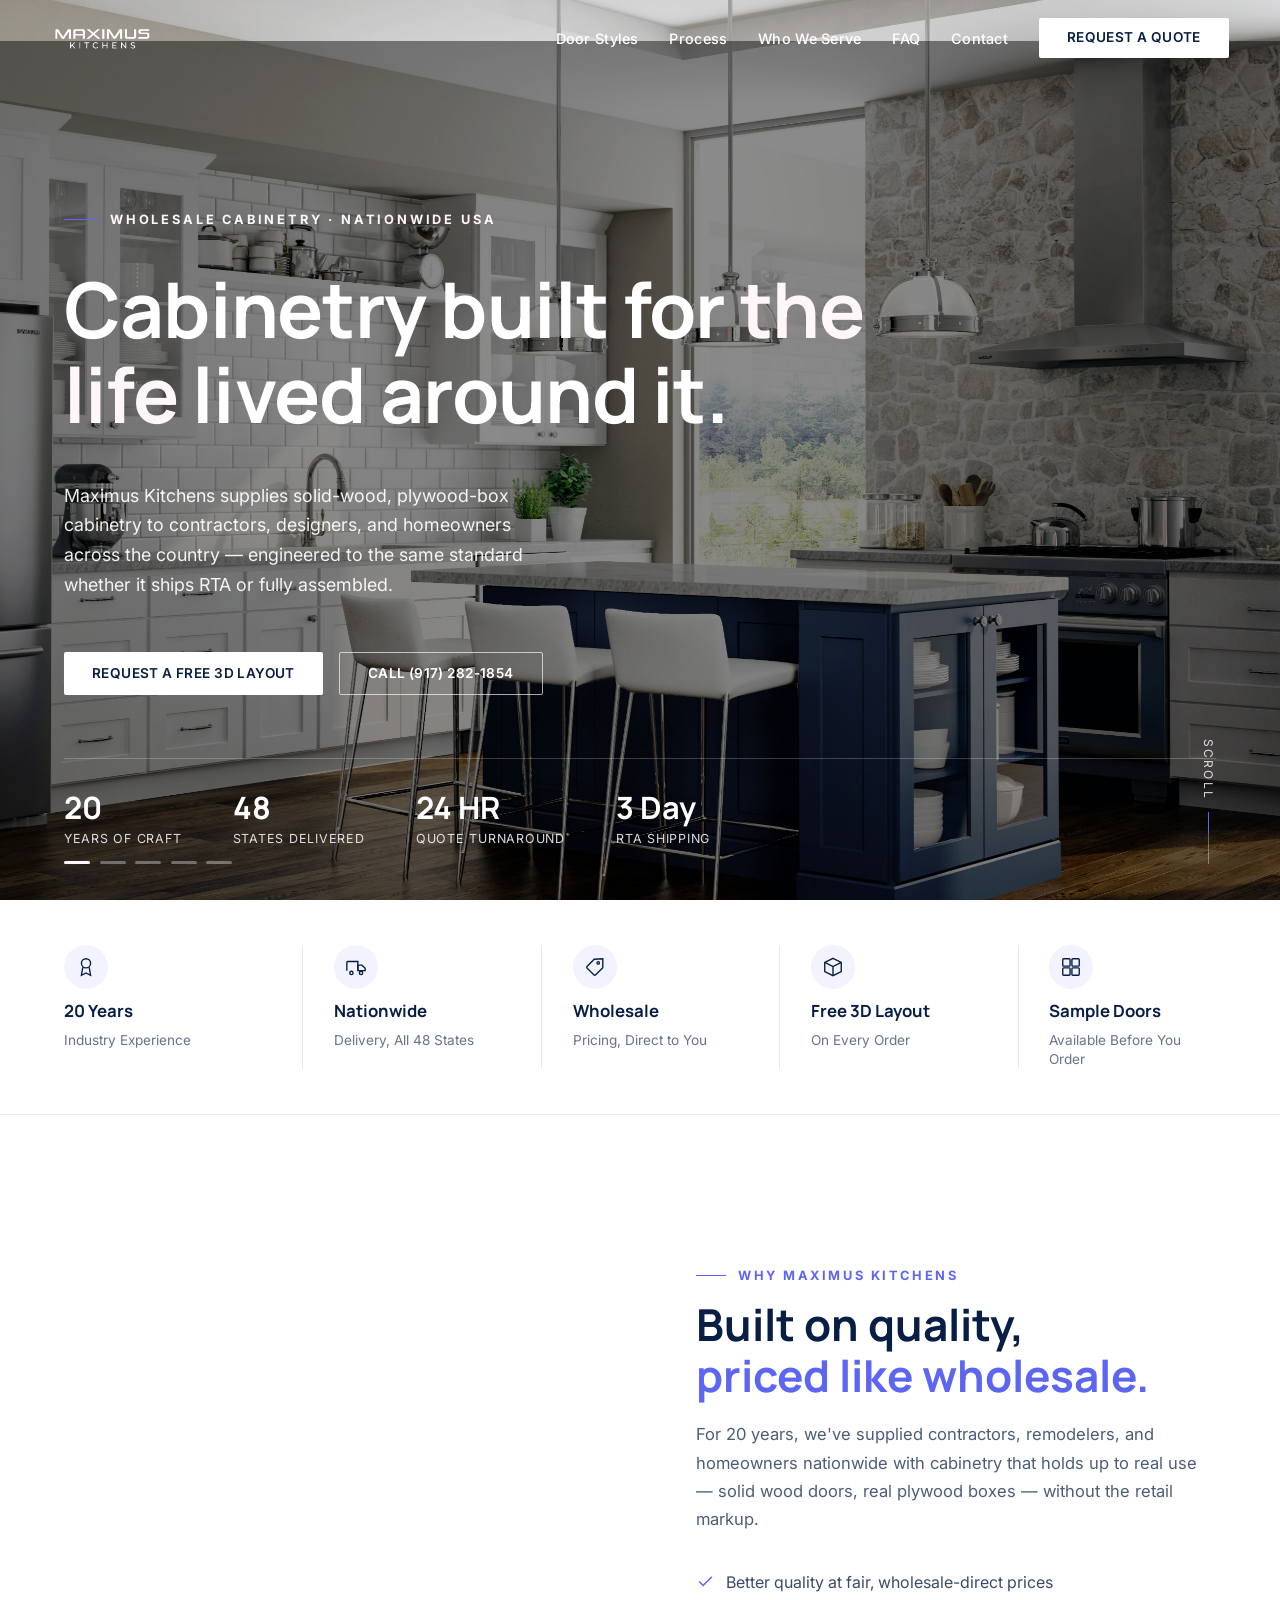
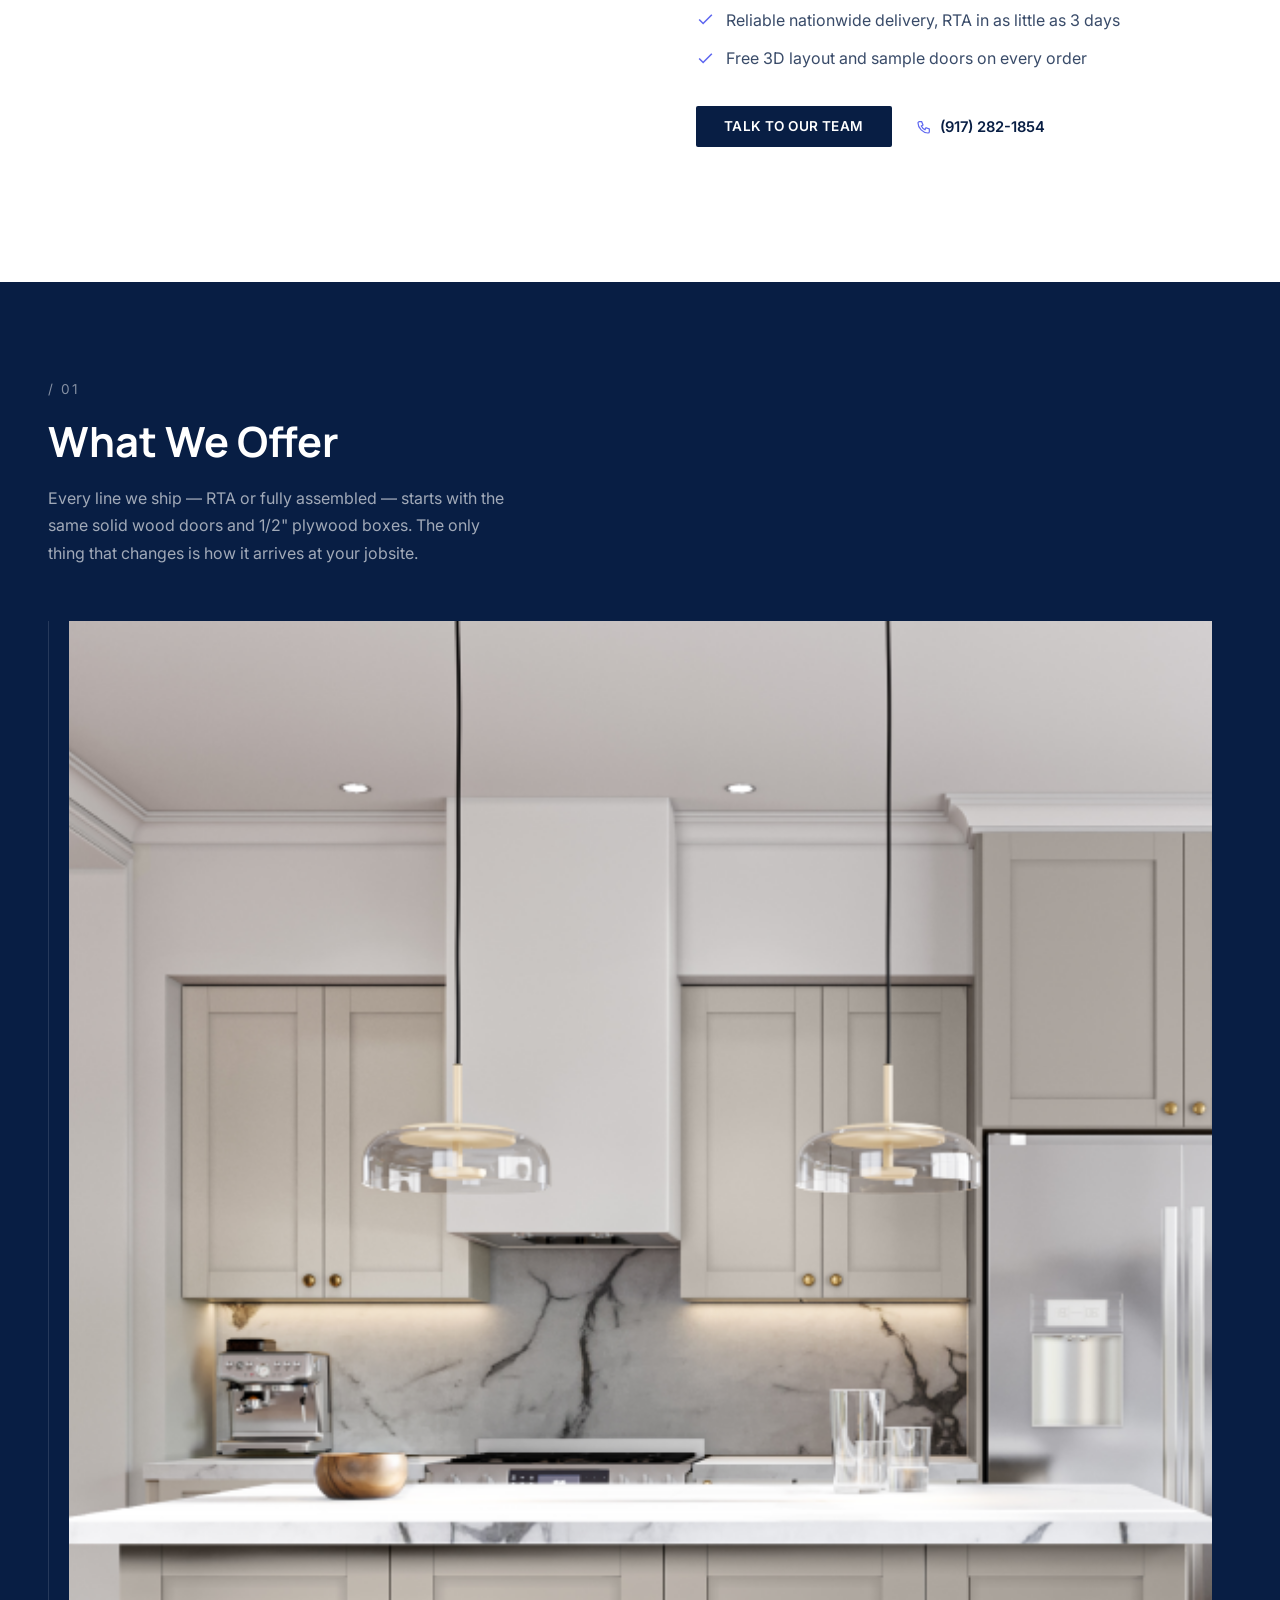
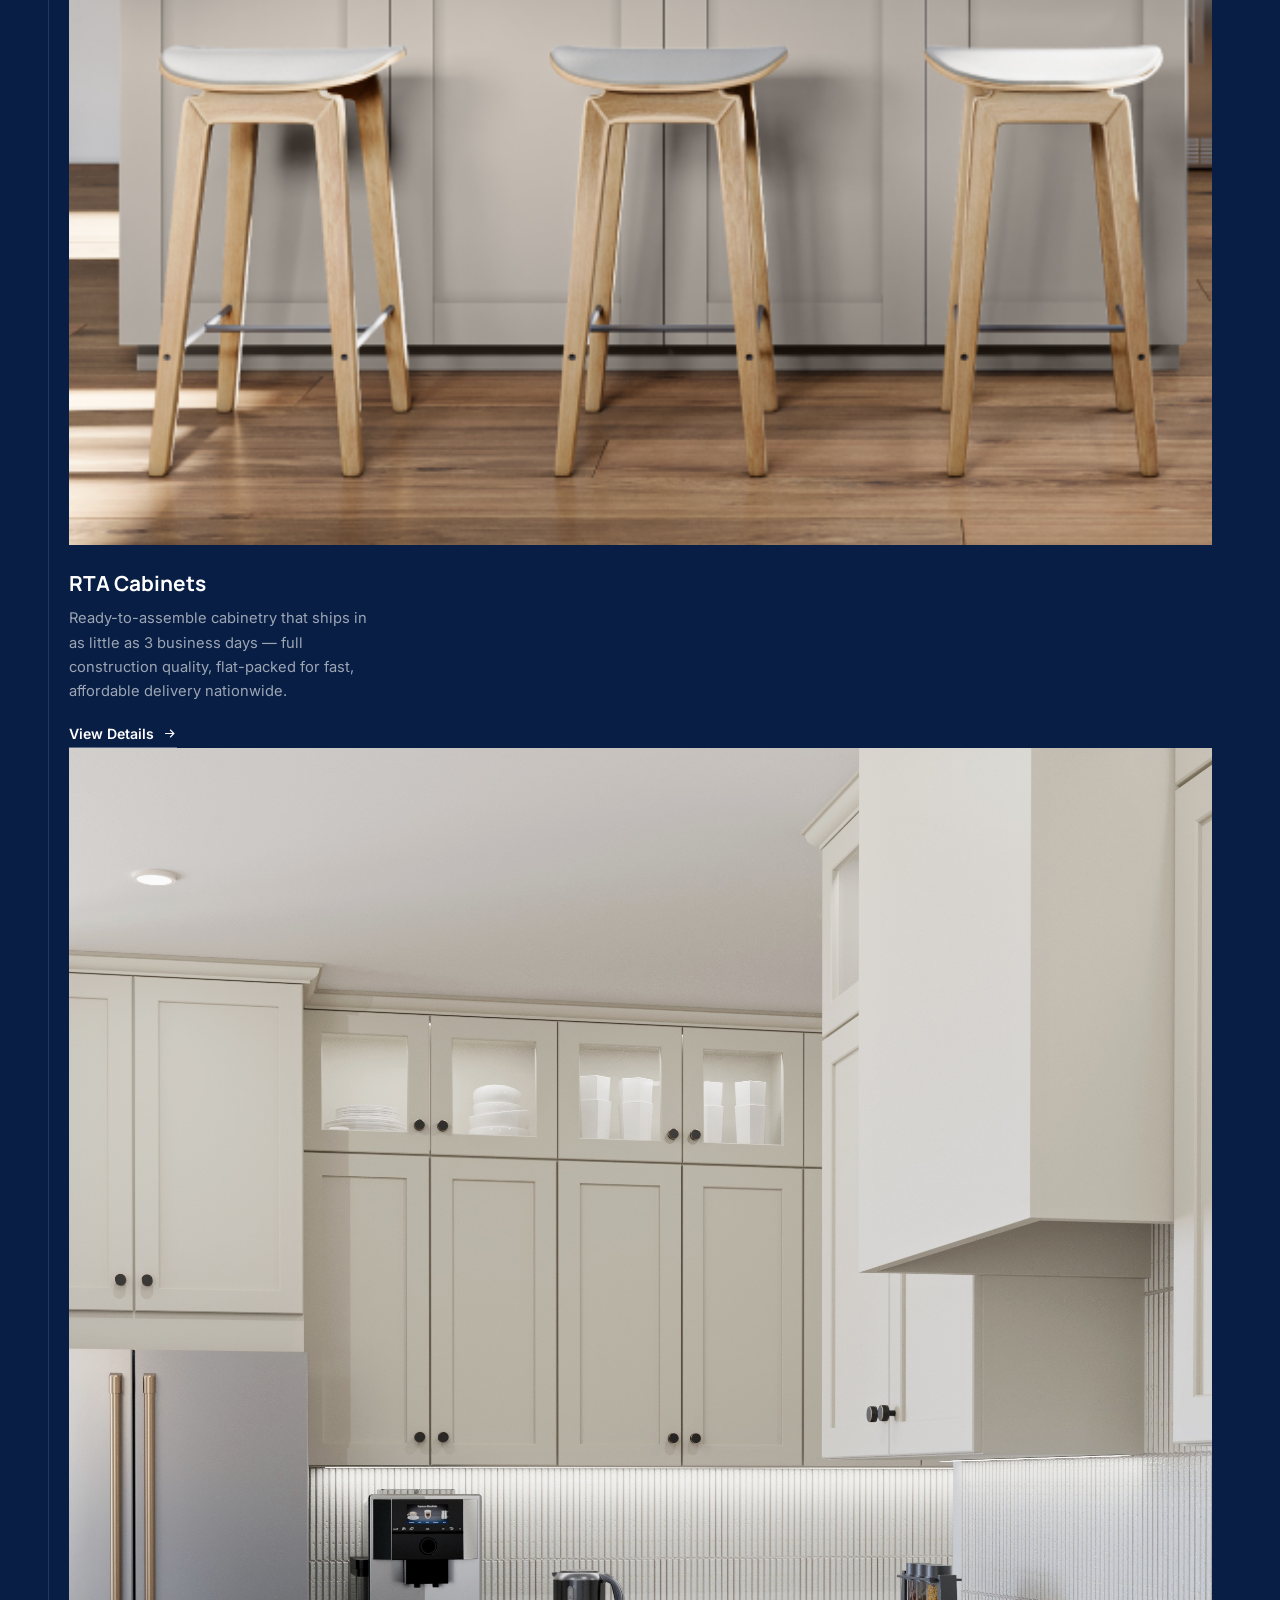
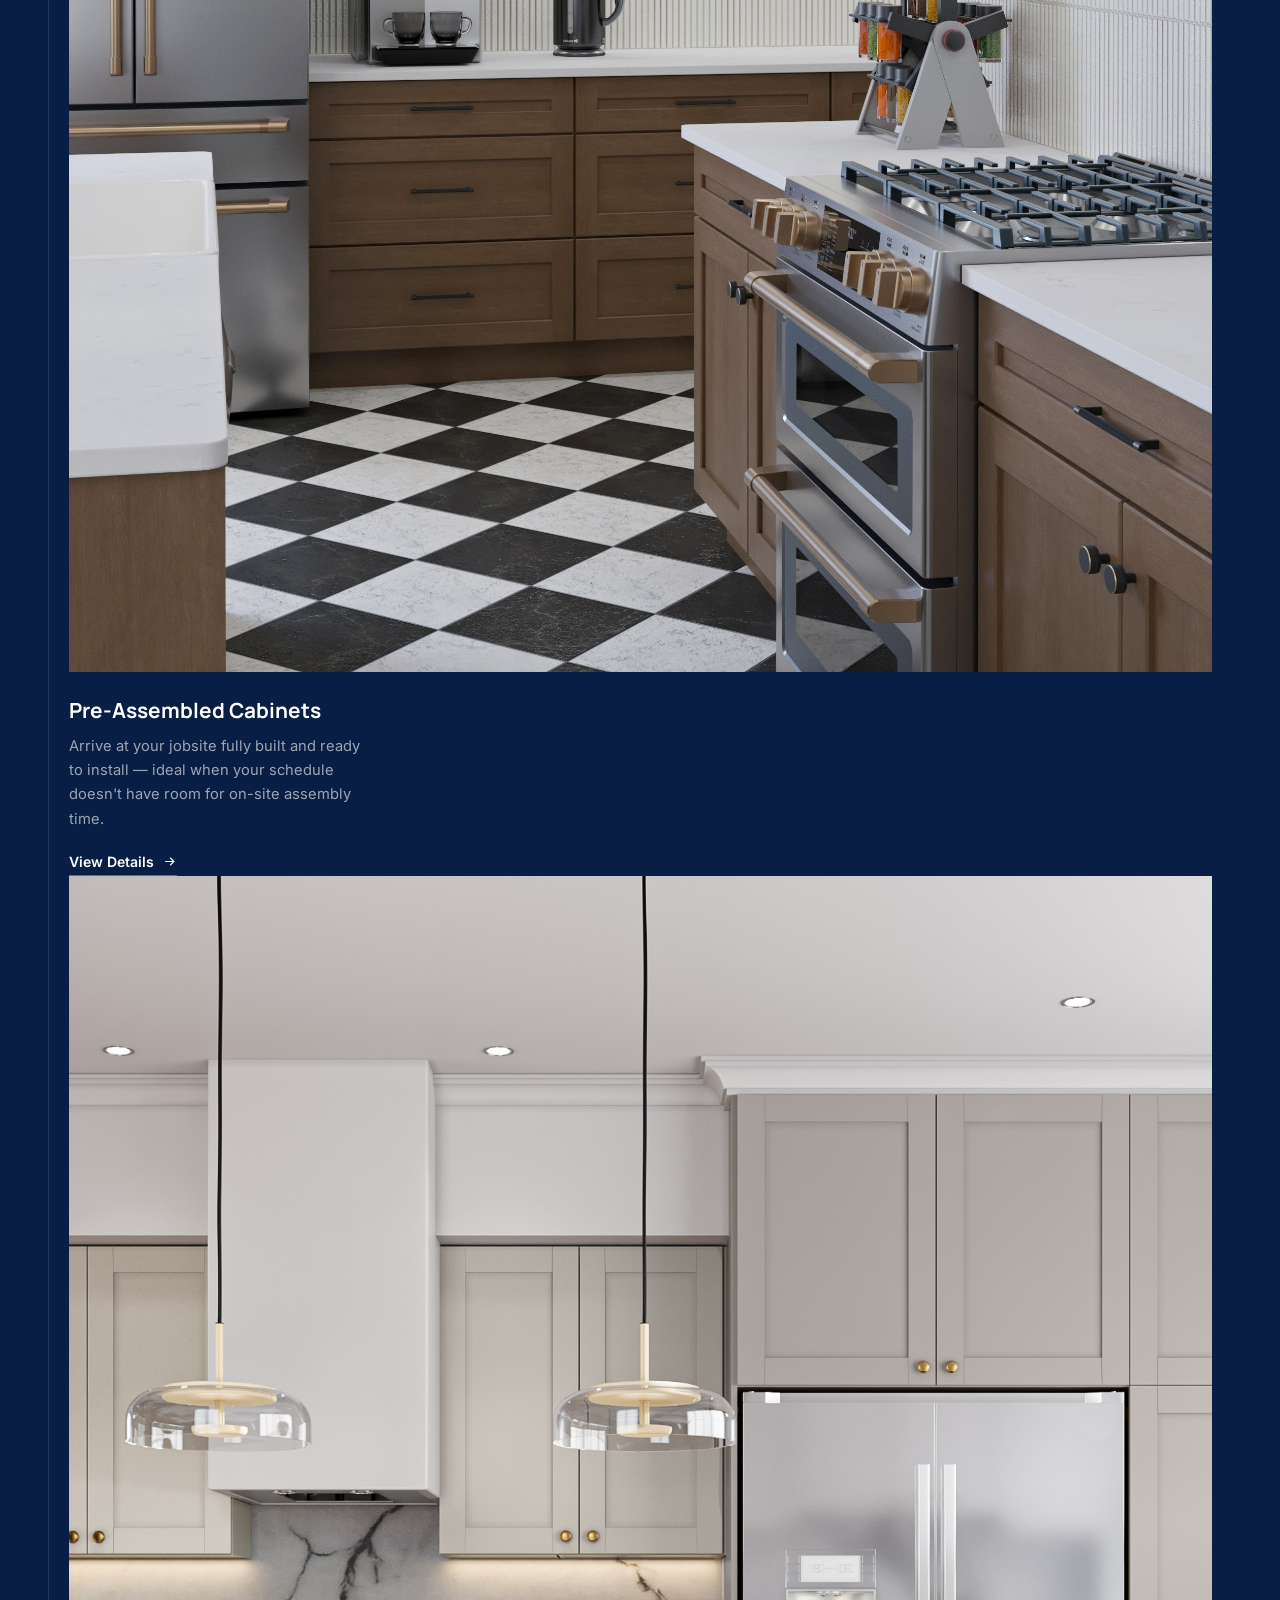
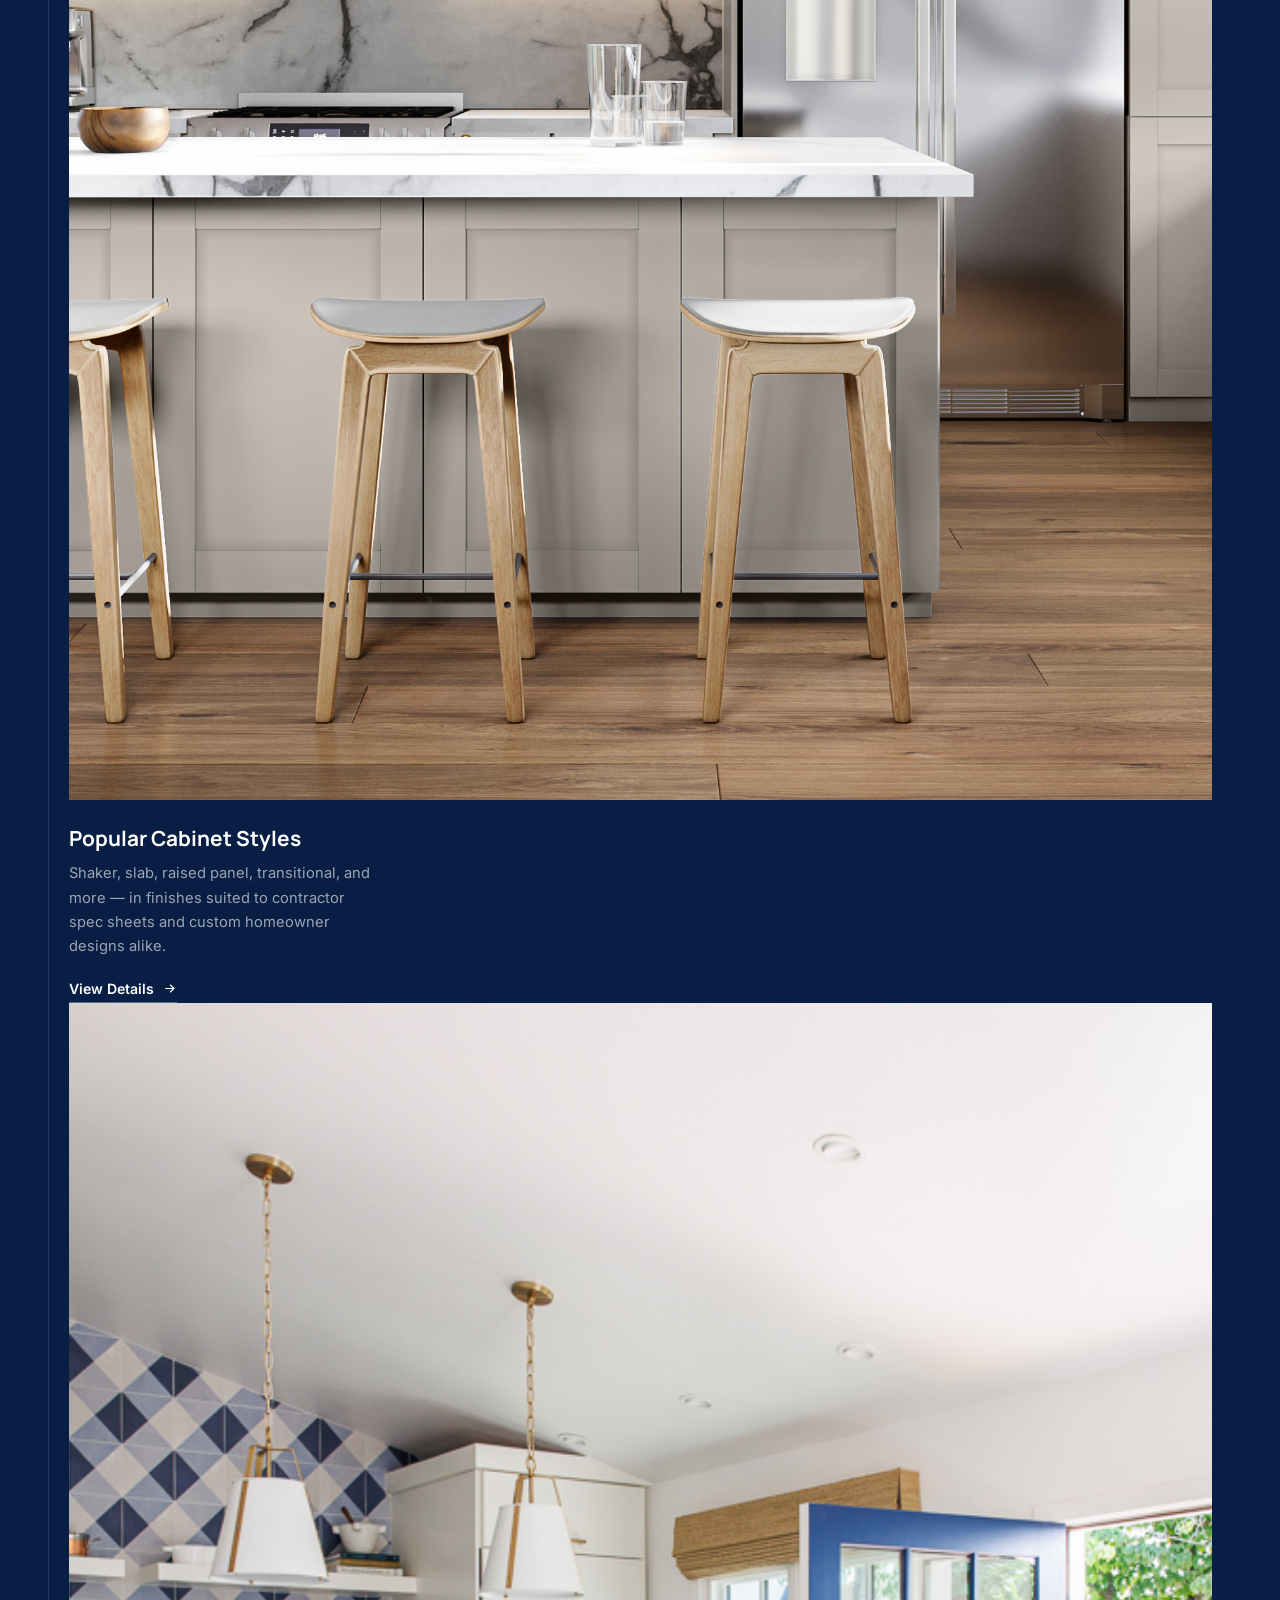
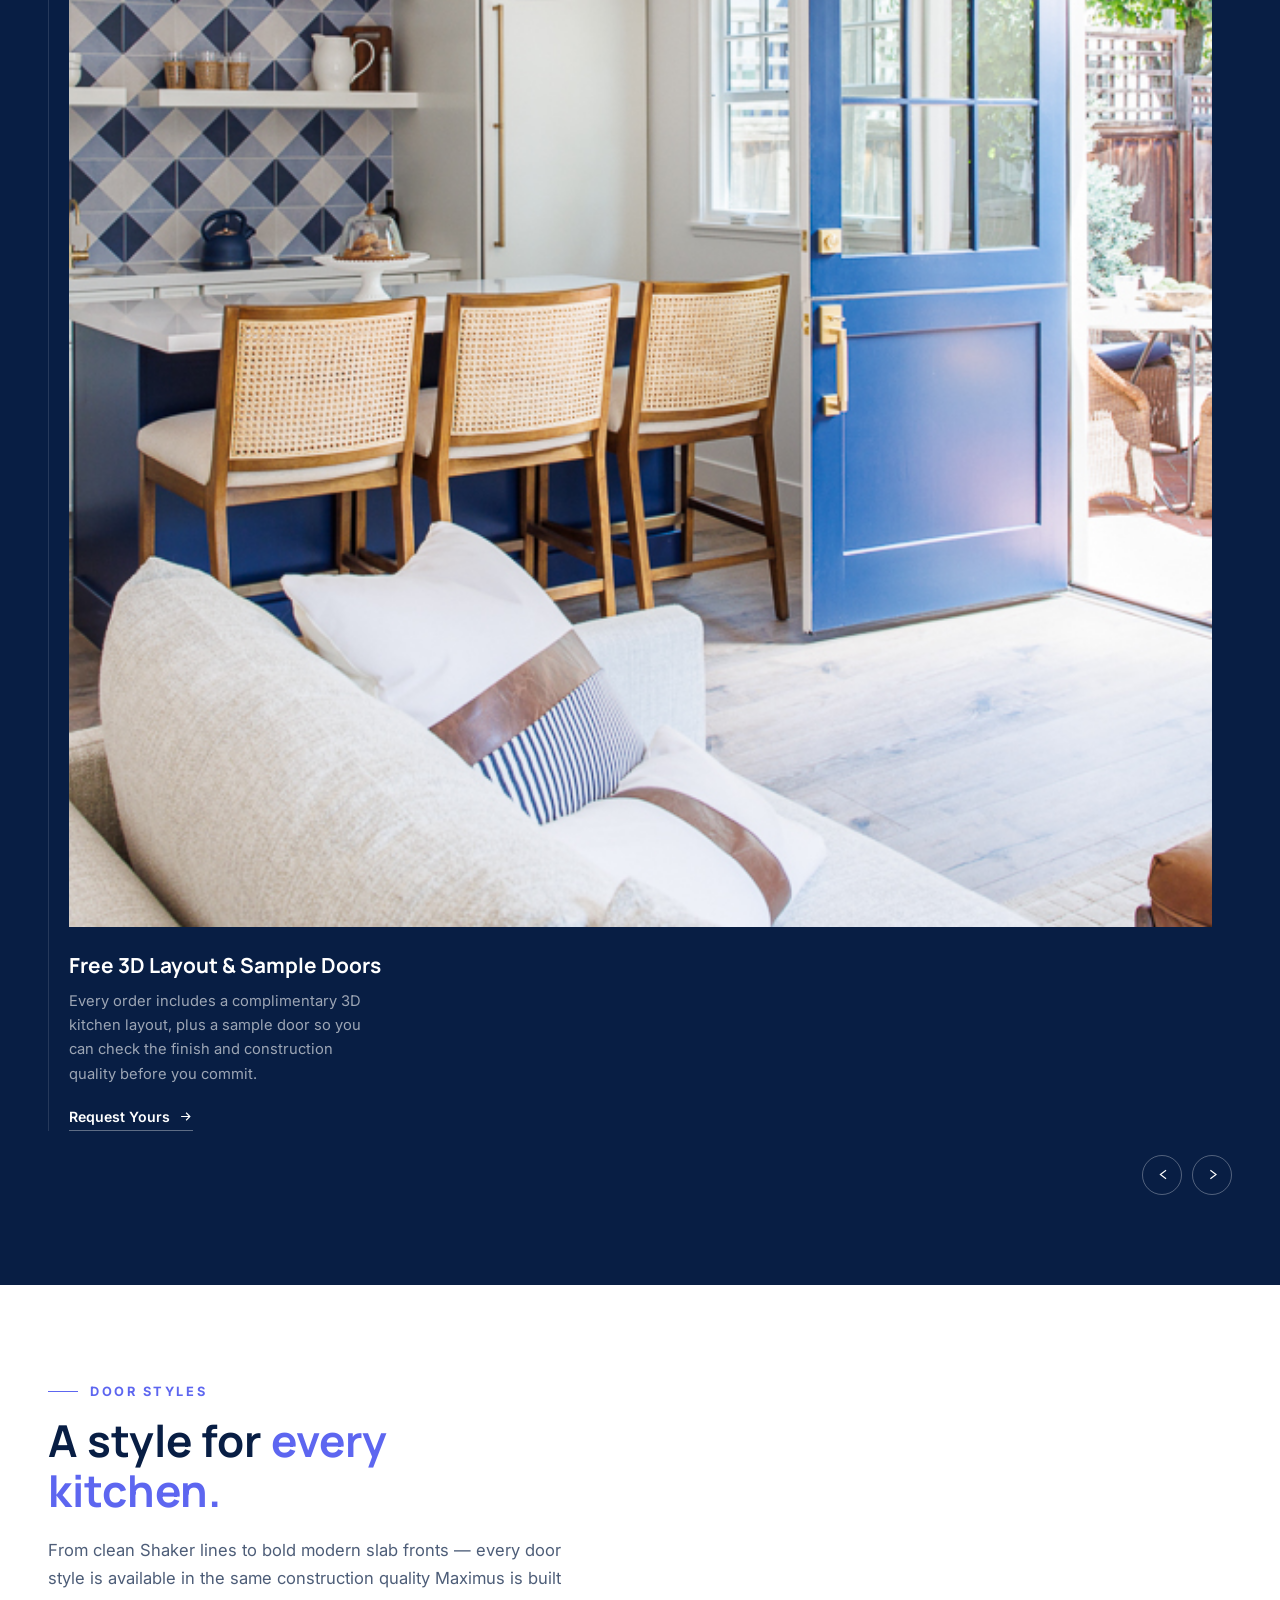
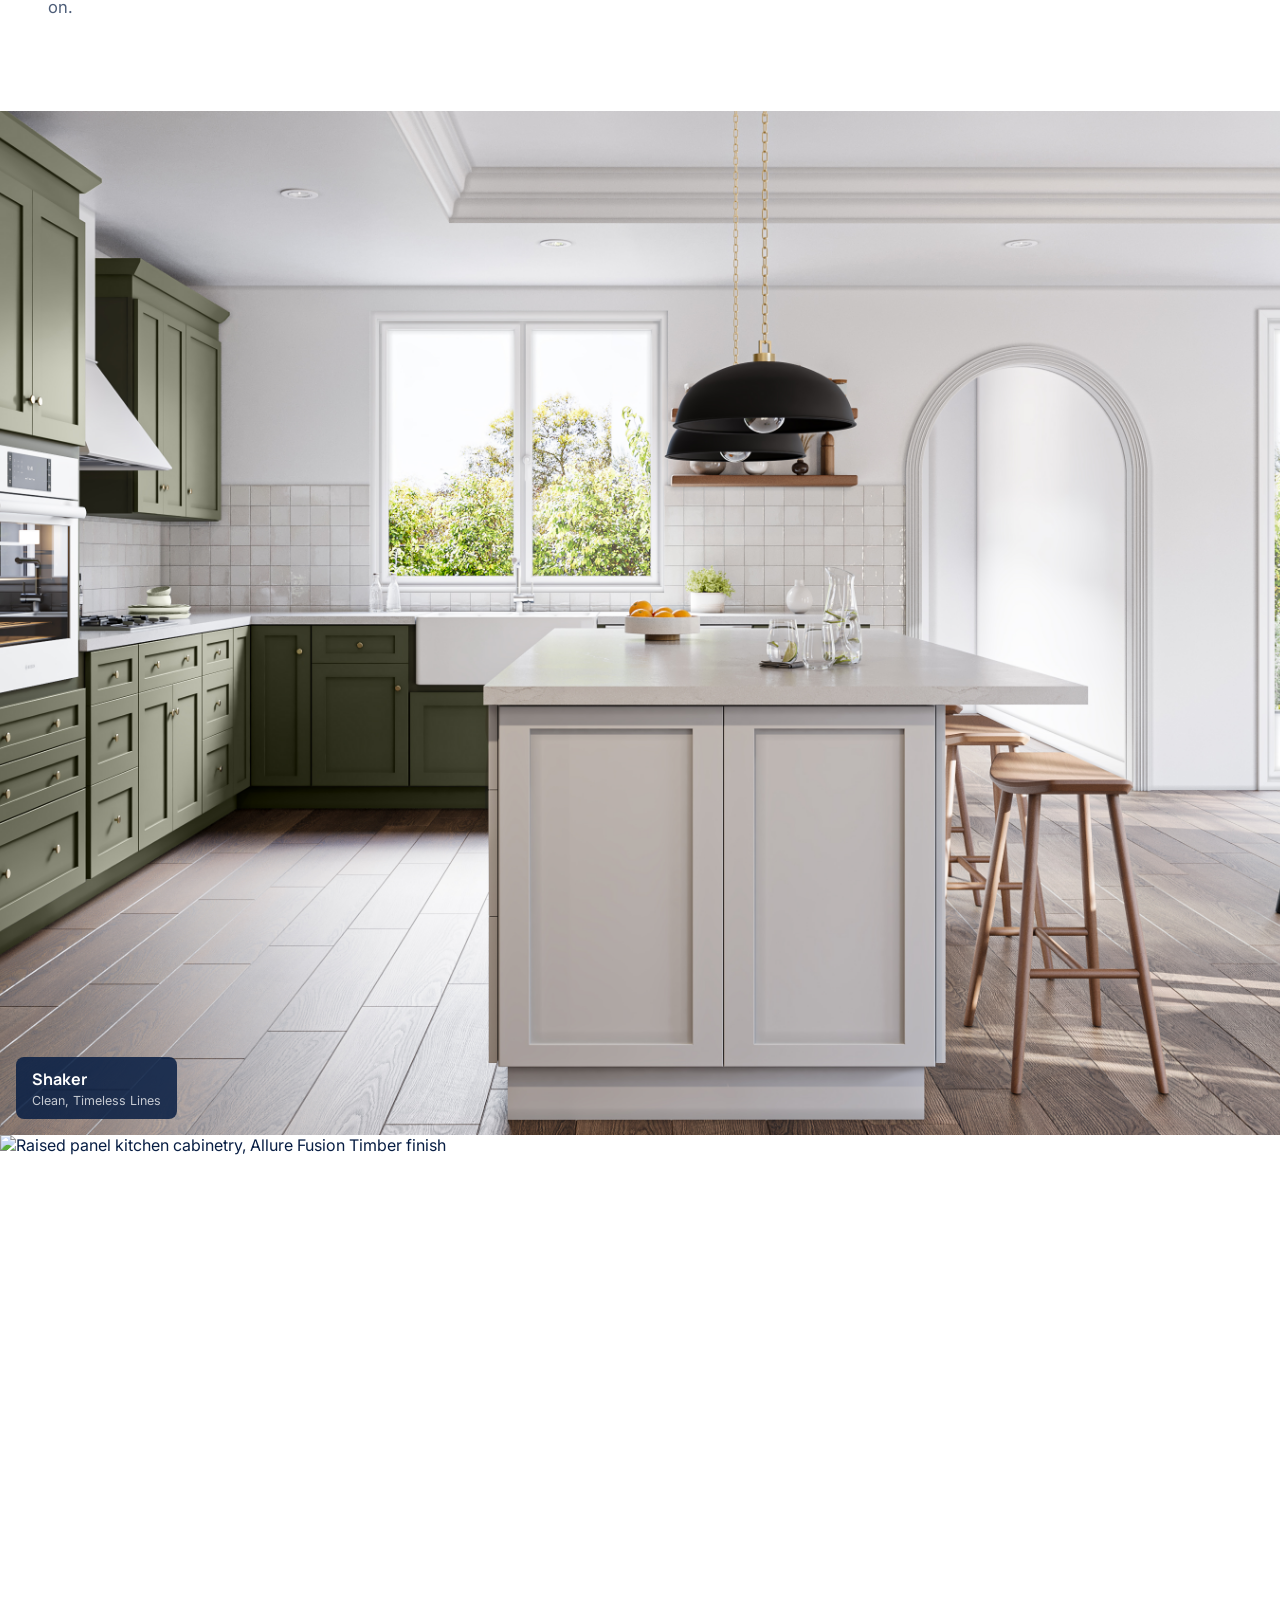
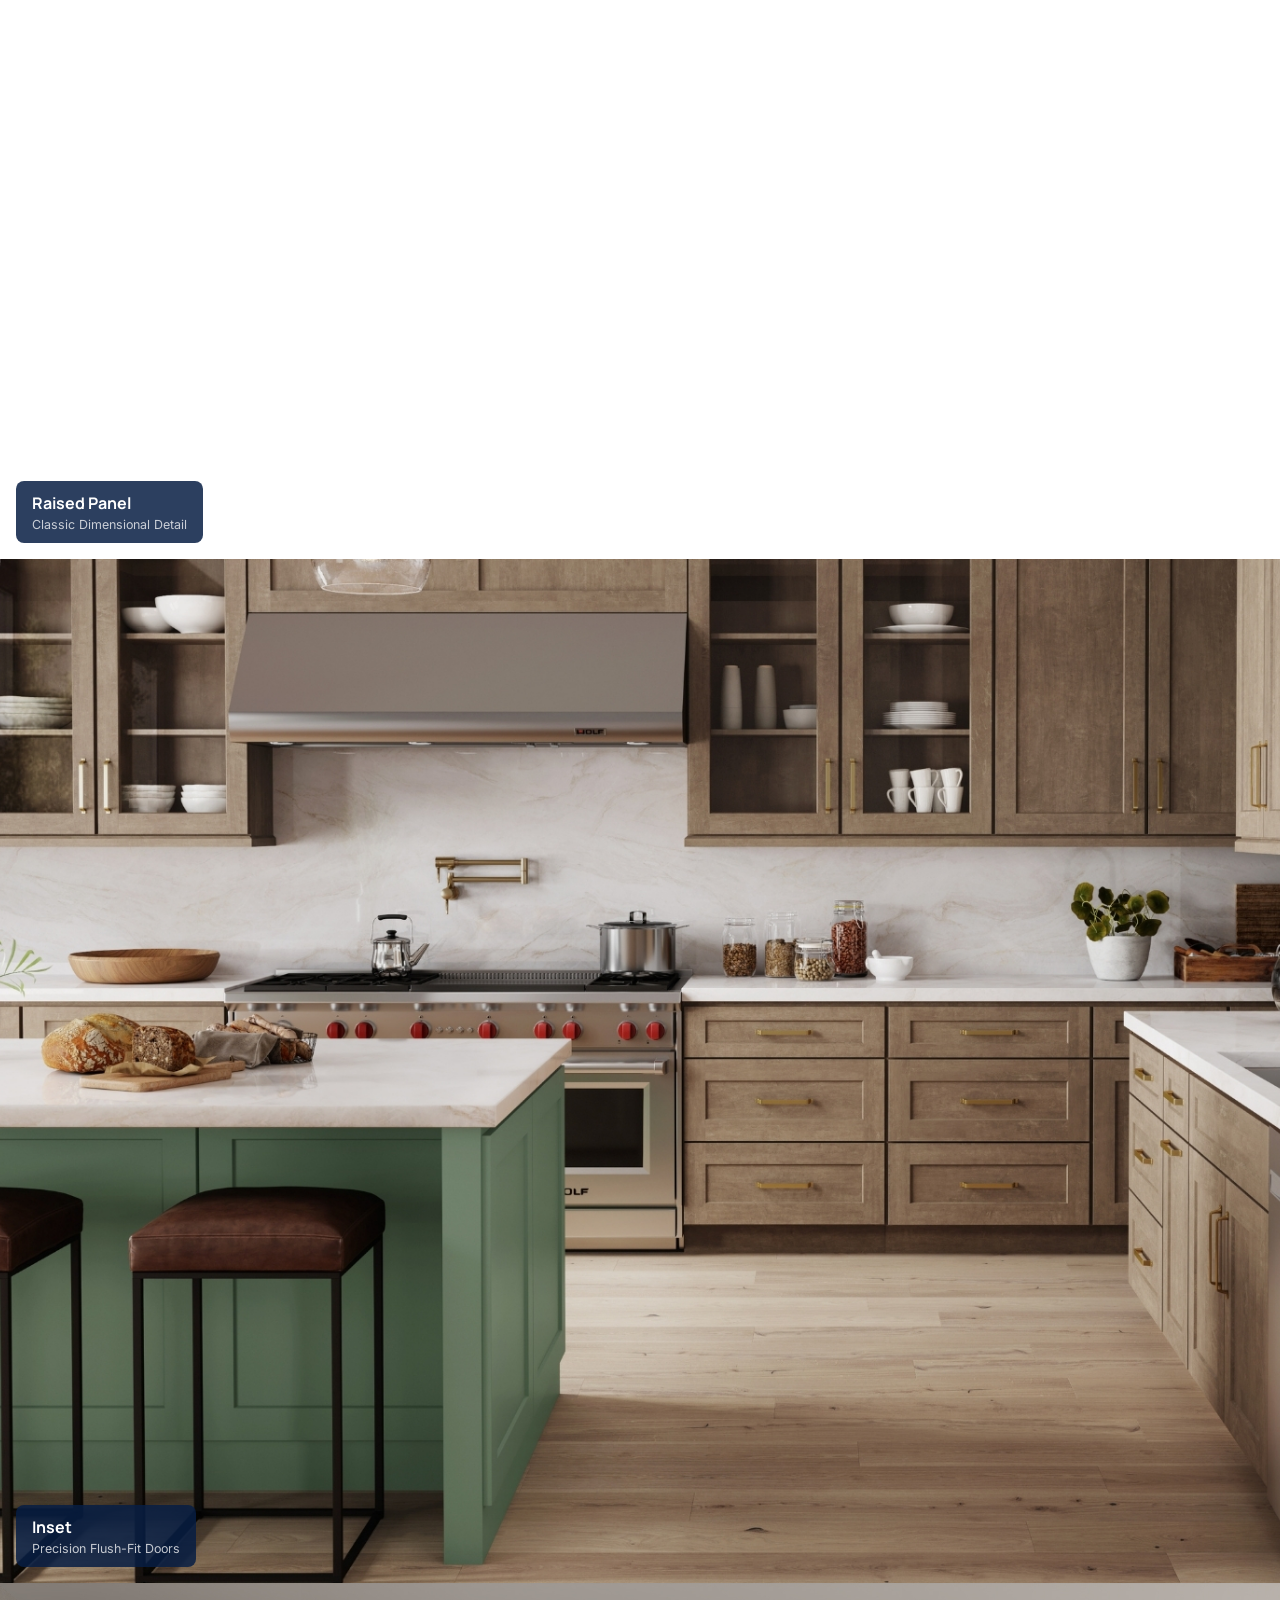
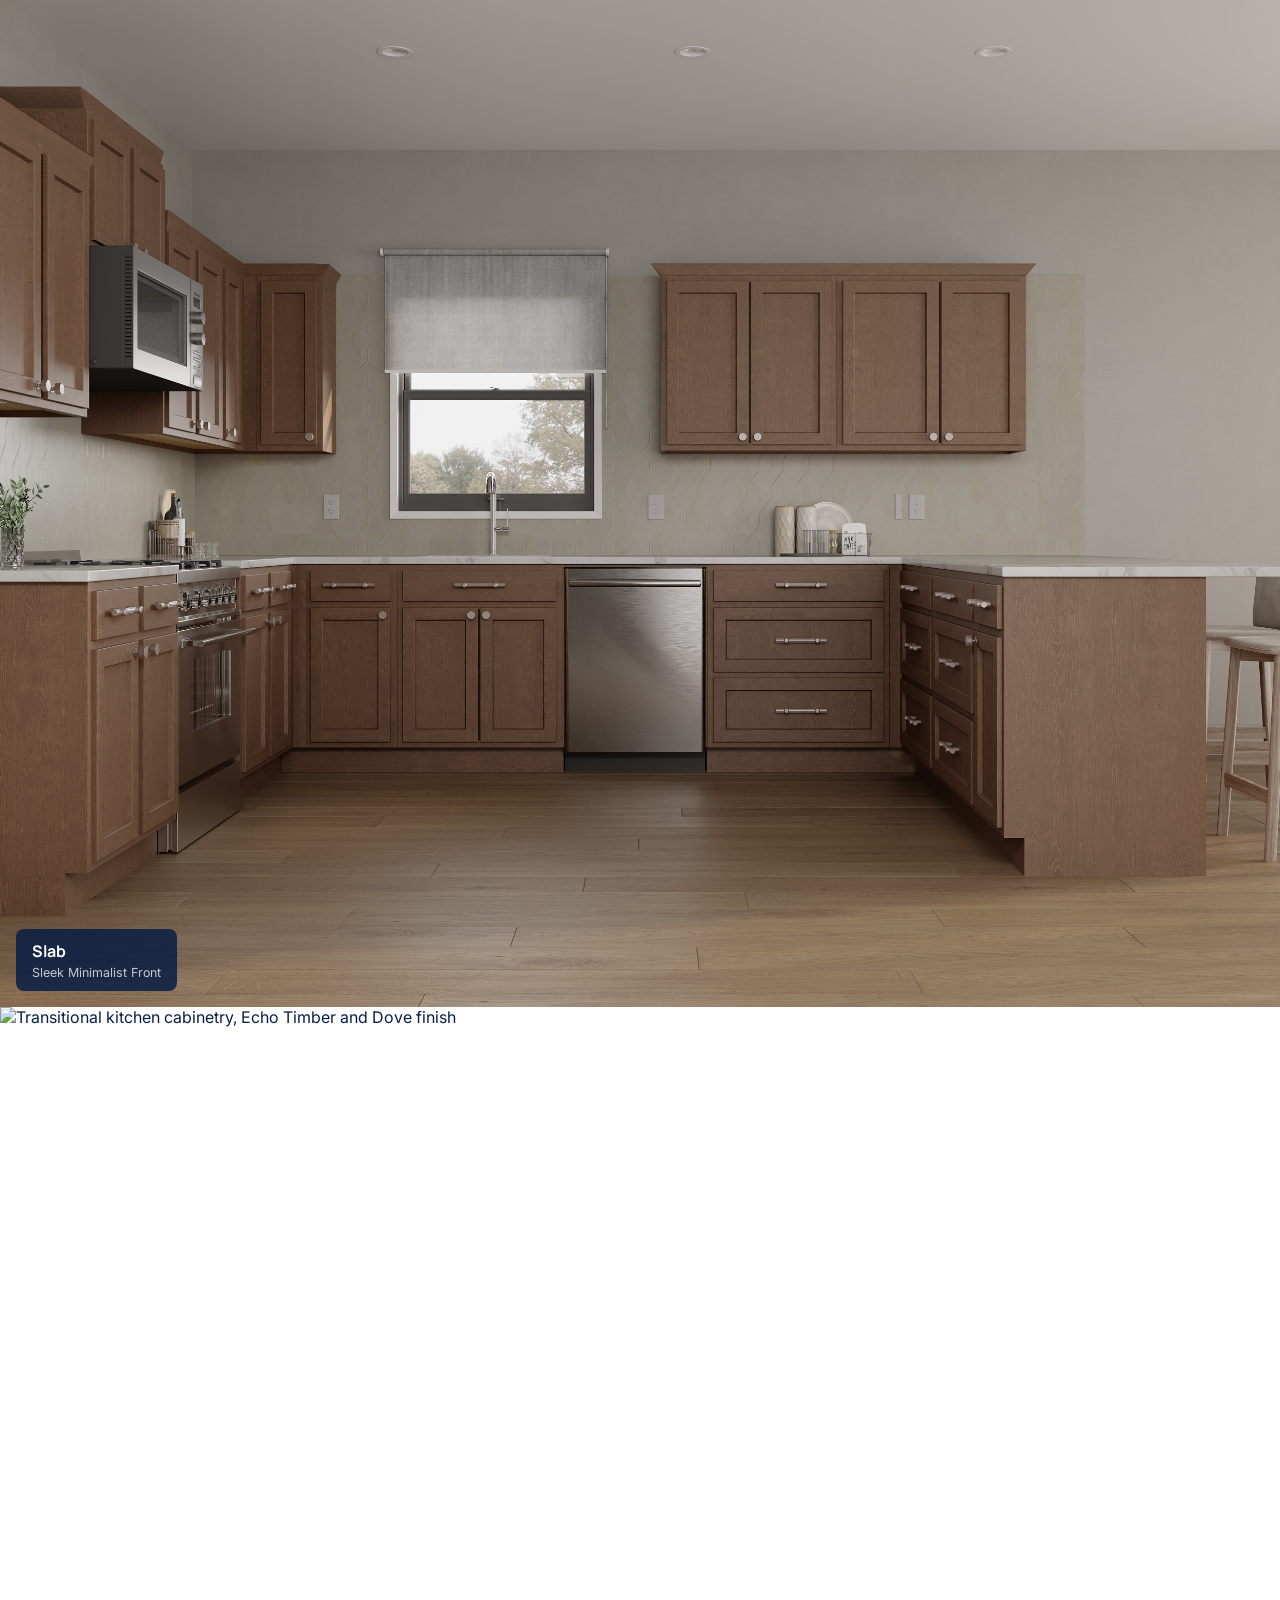
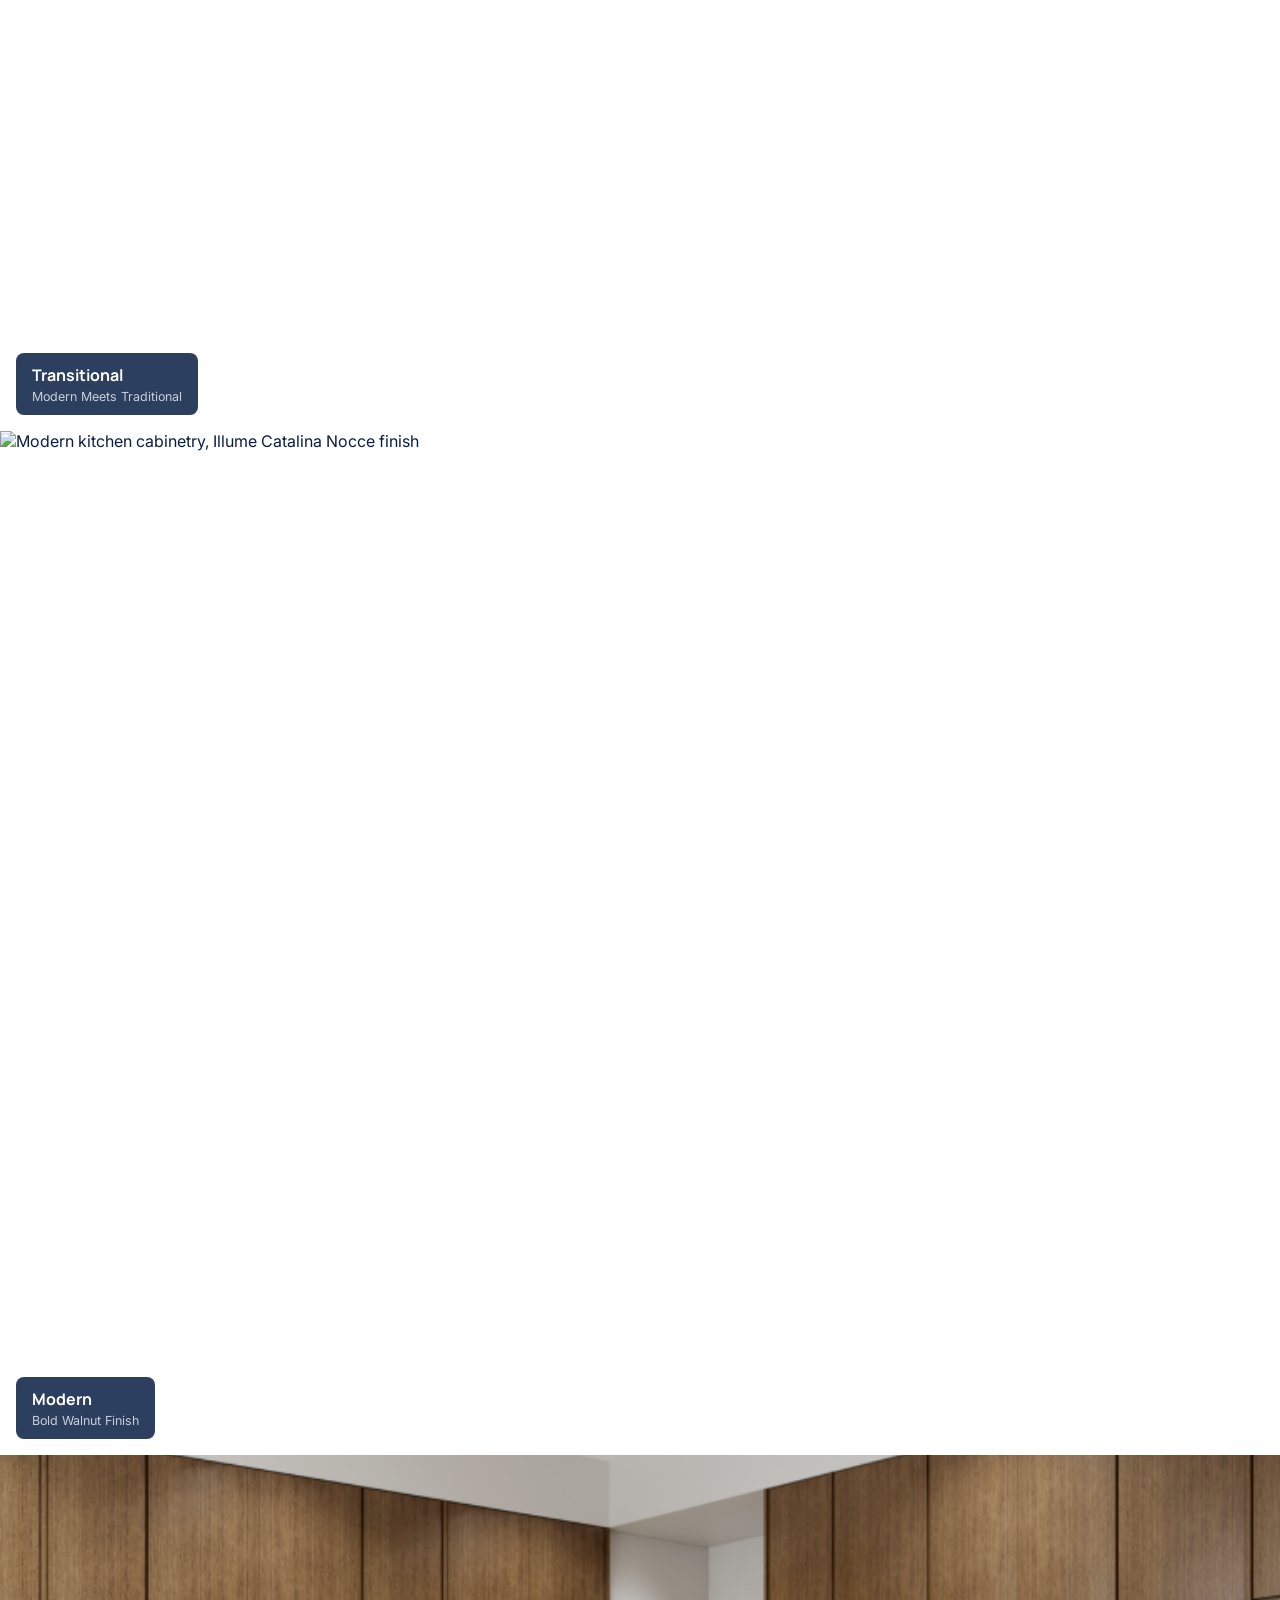
==== commit 9221b87f: "Add main.js for interactive features including header scroll, mobile drawer, hero slideshow, and ani" ====
--- a/index.html
+++ b/index.html
@@ -11,682 +11,7 @@
 <link href="https://fonts.googleapis.com/css2?family=Manrope:wght@500;600;700;800&family=Inter:wght@300;400;500;600;700;800&display=swap" rel="stylesheet">
 <link rel="preload" as="image" href="sampleimages/Dover_with_Royal_Island-min.jpg" fetchpriority="high">
 <link rel="stylesheet" href="https://cdnjs.cloudflare.com/ajax/libs/Swiper/11.0.5/swiper-bundle.min.css">
-<style>
-  :root{
-    --navy:#081E44;
-    --indigo:#5D66F0;
-    --warm-white:#FFF6FA;
-    --white:#ffffff;
-    --black:#0A0A0A;
-    --navy-80: rgba(8,30,68,.8);
-    --navy-40: rgba(8,30,68,.4);
-    --font-display:'Manrope', 'Inter', sans-serif;
-    --font-body:'Inter', -apple-system, 'Segoe UI', sans-serif;
-    --ease: cubic-bezier(.16,.8,.24,1);
-  }
-
-  *,*::before,*::after{ box-sizing:border-box; }
-  html{ scroll-behavior:smooth; }
-  body{
-    margin:0;
-    font-family:var(--font-body);
-    color:var(--navy);
-    background:var(--white);
-    -webkit-font-smoothing:antialiased;
-  }
-  /* Hero/media stay full-bleed edge-to-edge; only text/content containers
-     cap at --content-max so paragraphs and cards don't stretch too wide. */
-  :root{ --content-max:1440px; }
-  img{ max-width:100%; display:block; }
-  a{ color:inherit; text-decoration:none; }
-  button{ font-family:inherit; cursor:pointer; }
-  h1,h2,h3{ font-family:var(--font-display); margin:0; font-weight:500; }
-
-  /* Skip link for accessibility */
-  .skip-link{
-    position:absolute; left:-999px; top:0; background:var(--navy); color:var(--white);
-    padding:.75rem 1.25rem; z-index:1000; border-radius:0 0 6px 0;
-  }
-  .skip-link:focus{ left:0; }
-
-  /* Visually hidden but accessible */
-  .visually-hidden{
-    position:absolute; width:1px; height:1px; padding:0; margin:-1px;
-    overflow:hidden; clip:rect(0,0,0,0); white-space:nowrap; border:0;
-  }
-
-  /* ---------- Header / Nav ---------- */
-  .site-header{
-    position:fixed; top:0; left:0; right:0; z-index:100;
-    display:flex; align-items:center; justify-content:space-between;
-    padding:1.1rem clamp(1.25rem, 4vw, 3.5rem) 1.5rem;
-    transition:background .4s var(--ease), padding .4s var(--ease), box-shadow .4s var(--ease);
-  }
-  .site-header.is-scrolled{
-    background:rgba(255,255,255,.92);
-    backdrop-filter:blur(10px);
-    padding:.7rem clamp(1.25rem, 4vw, 3.5rem) .95rem;
-    box-shadow:0 4px 24px rgba(8,30,68,.08);
-  }
-  .logo{ display:flex; align-items:center; line-height:0; }
-  .site-header .logo img{
-    display:block; height:34px; width:auto;
-    filter:brightness(0) invert(1);
-    transition:filter .3s var(--ease);
-  }
-  .site-header.is-scrolled .logo img{ filter:none; }
-
-  .main-nav{ display:flex; align-items:center; gap:clamp(1.25rem, 2.4vw, 2.75rem); }
-  .main-nav ul{ list-style:none; display:flex; align-items:center; gap:clamp(1.25rem, 2.4vw, 2.5rem); margin:0; padding:0; }
-  .nav-links a{
-    font-size:.9rem; letter-spacing:.02em; font-weight:500;
-    color:var(--white); line-height:1;
-    position:relative; padding-bottom:4px;
-    transition:color .3s var(--ease);
-  }
-  .site-header.is-scrolled .nav-links a{ color:var(--navy); }
-  .nav-links a::after{
-    content:''; position:absolute; left:0; bottom:0; height:1px; width:0;
-    background:currentColor; transition:width .3s var(--ease);
-  }
-  .nav-links a:hover::after, .nav-links a:focus-visible::after{ width:100%; }
-  .nav-links{ display:flex; }
-
-  .btn{
-    display:inline-flex; align-items:center; justify-content:center;
-    padding:.85rem 1.75rem; border-radius:2px; font-size:.85rem; font-weight:600;
-    letter-spacing:.03em; text-transform:uppercase; border:none;
-    line-height:1; white-space:nowrap;
-    transition:background .3s ease, color .3s ease;
-  }
-  .btn-primary{ background:var(--navy); color:var(--white); }
-  .btn-primary:hover, .btn-primary:focus-visible{ background:#122c5c; }
-  .btn-white{ background:var(--white); color:var(--navy); }
-  .btn-white:hover, .btn-white:focus-visible{ background:var(--warm-white); }
-  .btn-outline-light{ border:1.5px solid rgba(255,255,255,.65); color:var(--white); }
-  .btn-outline-light:hover, .btn-outline-light:focus-visible{ background:var(--white); color:var(--navy); border-color:var(--white); }
-  .btn-outline-dark{ border:1.5px solid var(--navy); color:var(--navy); }
-  .btn-outline-dark:hover, .btn-outline-dark:focus-visible{ background:var(--navy); color:var(--white); }
-
-  /* Top (transparent) state: white button, navy text. Sticky state: solid navy button. */
-  .nav-cta{ display:none; background:var(--white); color:var(--navy); }
-  .nav-cta:hover, .nav-cta:focus-visible{ background:var(--warm-white); color:var(--navy); }
-  .site-header.is-scrolled .nav-cta{ background:var(--navy); color:var(--white); }
-  .site-header.is-scrolled .nav-cta:hover, .site-header.is-scrolled .nav-cta:focus-visible{ background:#122c5c; color:var(--white); }
-  @media(min-width:900px){ .nav-cta{ display:inline-flex; } }
-
-  .menu-toggle{
-    display:flex; flex-direction:column; align-items:center; justify-content:center; gap:5px;
-    align-self:center; background:none; border:none; padding:.5rem; width:40px; height:40px;
-    z-index:110;
-  }
-  .menu-toggle span{ width:22px; height:1.5px; background:var(--white); transition:background .3s var(--ease); }
-  .site-header.is-scrolled .menu-toggle span{ background:var(--navy); }
-  @media(min-width:900px){ .menu-toggle{ display:none; } }
-  @media(max-width:899px){ .nav-links{ display:none; } }
-
-  /* ---------- Hero ---------- */
-  .hero{
-    position:relative; min-height:100svh; width:100%;
-    display:flex; align-items:flex-end;
-    overflow:hidden; background:var(--navy);
-  }
-  .hero-media{
-    position:absolute; inset:0; z-index:0; background:var(--navy);
-  }
-  /* Very low neutral dark wash — keeps nav/text readable without tinting the photo's color */
-  .hero-media::before{
-    content:''; position:absolute; inset:0; z-index:2;
-    background:rgba(0,0,0,.24);
-  }
-  .hero-media::after{
-    content:''; position:absolute; inset:0; z-index:2;
-    background:linear-gradient(180deg, rgba(0,0,0,.4) 0%, rgba(0,0,0,0) 20%, rgba(0,0,0,0) 76%, rgba(0,0,0,.34) 100%);
-  }
-  /* Each slide is a wrapper (handles the fade) around an img (handles the
-     slow Ken Burns zoom) — kept separate so the two effects don't conflict. */
-  .hero-slide{
-    position:absolute; inset:0; width:100%; height:100%; overflow:hidden;
-    opacity:0;
-    transition:opacity 1.4s ease-in-out;
-    z-index:1; will-change:opacity;
-  }
-  .hero-slide.is-active{ opacity:1; z-index:2; }
-  .hero-slide img{
-    position:absolute; inset:0; width:100%; height:100%;
-    object-fit:cover; object-position:center 60%;
-    transform:scale(1); will-change:transform;
-  }
-  .hero-slide img.kb-in{ animation:kbZoomIn 9s ease-out forwards; }
-  .hero-slide img.kb-out{ animation:kbZoomOut 9s ease-out forwards; }
-  .hero-slide img.kb-pan-l{ animation:kbPanLeft 9s ease-out forwards; }
-  .hero-slide img.kb-pan-r{ animation:kbPanRight 9s ease-out forwards; }
-
-  @keyframes kbZoomIn{
-    from{ transform:scale(1) translate(0,0); }
-    to{ transform:scale(1.14) translate(-1%,-1%); }
-  }
-  @keyframes kbZoomOut{
-    from{ transform:scale(1.14) translate(-1%,0); }
-    to{ transform:scale(1.02) translate(1%,-1%); }
-  }
-  @keyframes kbPanLeft{
-    from{ transform:scale(1.1) translate(2%,0); }
-    to{ transform:scale(1.16) translate(-2%,-1%); }
-  }
-  @keyframes kbPanRight{
-    from{ transform:scale(1.1) translate(-2%,-1%); }
-    to{ transform:scale(1.16) translate(2%,0); }
-  }
-
-
-  .hero-slide-nav{
-    position:absolute; left:clamp(1.25rem,5vw,4rem); bottom:clamp(1.5rem,4vh,2.5rem); z-index:3;
-    display:flex; gap:.6rem;
-  }
-  .hero-slide-dot{
-    width:26px; height:3px; background:rgba(255,255,255,.35); border:none; padding:0; cursor:pointer;
-    position:relative; overflow:hidden; border-radius:2px;
-  }
-  .hero-slide-dot::after{
-    content:''; position:absolute; inset:0; background:var(--warm-white);
-    transform:scaleX(0); transform-origin:left; transition:transform .3s ease;
-  }
-  .hero-slide-dot.is-active::after{ transform:scaleX(1); }
-
-  .hero-inner{
-    position:relative; z-index:2; width:100%;
-    padding:clamp(6rem,14vh,9rem) clamp(1.25rem,5vw,4rem) clamp(3rem,6vh,4.5rem);
-    display:flex; flex-direction:column; gap:clamp(1.5rem,3vh,2.5rem);
-  }
-  /* Subtle bluish scrim sitting only behind the text block, not the whole photo */
-  .hero-inner::before{
-    content:''; position:absolute; inset:-2rem -1.5rem -1.5rem;
-    z-index:-1; border-radius:8px;
-    background:linear-gradient(180deg, rgba(8,30,68,0) 0%, rgba(8,30,68,.42) 40%, rgba(8,30,68,.58) 100%);
-  }
-  .hero-eyebrow{
-    color:var(--warm-white); font-size:.8rem; letter-spacing:.22em; text-transform:uppercase;
-    font-weight:700; display:flex; align-items:center; gap:.75rem;
-  }
-  .hero-eyebrow::before{
-    content:''; width:34px; height:1px; background:var(--indigo);
-  }
-  .hero-headline{
-    color:var(--white); font-size:clamp(2.6rem, 6vw, 5.4rem); line-height:1.1;
-    max-width:17ch; font-weight:700; letter-spacing:-.01em;
-  }
-  .hero-headline em{ font-style:normal; color:var(--warm-white); font-weight:700; }
-  .hero-sub{
-    color:rgba(255,255,255,.92); font-size:clamp(1.02rem,1.4vw,1.2rem); max-width:46ch; line-height:1.65; font-weight:400;
-  }
-  .hero-actions{ display:flex; flex-wrap:wrap; gap:1rem; margin-top:.5rem; }
-
-  .hero-meta{
-    display:flex; flex-wrap:wrap; gap:clamp(1.5rem,4vw,3.5rem);
-    margin-top:clamp(1.5rem,4vh,3rem); padding-top:clamp(1.5rem,3vh,2rem);
-    border-top:1px solid rgba(255,255,255,.22);
-  }
-  .hero-meta-item{ display:flex; flex-direction:column; gap:.2rem; }
-  .hero-meta-item strong{
-    font-family:var(--font-display); color:var(--white); font-size:clamp(1.5rem,2.4vw,2.1rem); font-weight:700;
-  }
-  .hero-meta-item span{
-    color:rgba(255,255,255,.85); font-size:.78rem; letter-spacing:.06em; text-transform:uppercase;
-  }
-
-  .scroll-cue{
-    position:absolute; right:clamp(1.25rem,5vw,4rem); bottom:clamp(1.5rem,4vh,2.5rem); z-index:2;
-    display:none; align-items:center; gap:.75rem; color:rgba(255,246,250,.85);
-    font-size:.75rem; letter-spacing:.18em; text-transform:uppercase;
-    writing-mode:vertical-rl;
-  }
-  @media(min-width:700px){ .scroll-cue{ display:flex; } }
-  .scroll-cue .line{
-    width:1px; height:52px; background:rgba(255,255,255,.35); position:relative; overflow:hidden;
-  }
-  .scroll-cue .line::after{
-    content:''; position:absolute; top:0; left:0; width:100%; height:40%; background:var(--indigo);
-    animation:scrollLine 2.2s ease-in-out infinite;
-  }
-  @keyframes scrollLine{
-    0%{ transform:translateY(-100%); }
-    100%{ transform:translateY(250%); }
-  }
-
-  /* ---------- Trust Bar ---------- */
-  .trust-bar{
-    background:var(--white); border-bottom:1px solid rgba(8,30,68,.08);
-    padding:clamp(2.5rem,5vh,3.5rem) clamp(1.25rem,5vw,4rem);
-  }
-  .trust-bar-inner{
-    max-width:1440px; margin:0 auto;
-    display:flex; flex-wrap:wrap; justify-content:space-between; gap:2.5rem;
-  }
-  .trust-item{
-    display:flex; flex-direction:column; align-items:flex-start; gap:.6rem;
-    flex:1 1 160px; min-width:150px;
-  }
-  @media(min-width:821px){
-    .trust-item{
-      padding-left:clamp(1.25rem,2.4vw,2rem);
-      border-left:1px solid rgba(8,30,68,.1);
-    }
-    .trust-item:first-child{ border-left:none; padding-left:0; }
-  }
-  .trust-icon{
-    display:inline-flex; align-items:center; justify-content:center;
-    width:44px; height:44px; border-radius:50%;
-    background:rgba(93,102,240,.08); color:var(--navy);
-  }
-  .trust-icon svg{ width:22px; height:22px; }
-  .trust-label{
-    font-family:var(--font-display); font-size:1.05rem; font-weight:700; color:var(--navy); margin:0;
-  }
-  .trust-desc{
-    font-size:.85rem; color:rgba(8,30,68,.62); margin:0; line-height:1.4;
-  }
-
-  @media(max-width:820px){
-    /* Swipeable card slider instead of a cramped wrapped grid */
-    .trust-bar{ padding:2.25rem 0 2rem; }
-    .trust-bar-inner{
-      flex-wrap:nowrap; overflow-x:auto; scroll-snap-type:x mandatory;
-      -webkit-overflow-scrolling:touch; scrollbar-width:none; gap:1rem;
-      padding:0 clamp(1.5rem,7vw,2.25rem) .5rem; margin:0;
-      scroll-padding-inline:clamp(1.5rem,7vw,2.25rem);
-    }
-    .trust-bar-inner::-webkit-scrollbar{ display:none; }
-    .trust-item{
-      flex:0 0 72%; min-width:0; scroll-snap-align:start;
-      border-left:none; padding-left:0;
-      background:var(--warm-white); border-radius:12px; padding:1.5rem;
-    }
-    .trust-bar-hint{
-      display:block; text-align:center; font-size:.75rem; letter-spacing:.06em;
-      text-transform:uppercase; color:rgba(8,30,68,.45); margin:.75rem 0 0;
-    }
-  }
-  @media(min-width:821px){ .trust-bar-hint{ display:none; } }
-
-  /* ---------- Shared section type ---------- */
-  .section-eyebrow{
-    display:flex; align-items:center; gap:.75rem;
-    font-size:.8rem; letter-spacing:.2em; text-transform:uppercase; font-weight:700;
-    color:var(--indigo); margin:0 0 1rem;
-  }
-  .section-eyebrow::before{ content:''; width:30px; height:1px; background:var(--indigo); }
-  .section-heading{
-    font-size:clamp(2rem,4vw,2.75rem); line-height:1.15; color:var(--navy);
-    font-weight:700; margin:0 0 1.25rem; max-width:16ch;
-  }
-  .section-heading em{ font-style:normal; color:var(--indigo); }
-  .section-lead{
-    font-size:clamp(1rem,1.3vw,1.1rem); line-height:1.7; color:rgba(8,30,68,.72);
-    max-width:52ch; margin:0 0 2.25rem;
-  }
-
-  /* ---------- Why Maximus (side-by-side split screen) ---------- */
-  .container{ max-width:var(--content-max); margin:0 auto; padding:0 clamp(1.25rem,5vw,3rem); }
-
-  .why-us{
-    display:grid; grid-template-columns:1fr; background:var(--white);
-    max-width:var(--content-max); margin:clamp(4rem,10vh,6.5rem) auto 0;
-  }
-  .why-us-media{ position:relative; overflow:hidden; min-height:220px; }
-  .why-us-media img{
-    position:absolute; top:-6%; left:0; width:100%; height:112%; object-fit:cover;
-  }
-  .why-us-content{
-    padding:clamp(3rem,7vh,4.5rem) clamp(1.5rem,6vw,3.5rem);
-    display:flex; flex-direction:column; justify-content:center;
-  }
-  .why-us-points{ list-style:none; margin:0 0 2.25rem; padding:0; display:flex; flex-direction:column; gap:.9rem; }
-  .why-us-points li{
-    display:flex; align-items:flex-start; gap:.7rem;
-    font-size:1rem; color:rgba(8,30,68,.8); line-height:1.5;
-  }
-  .why-us-points svg{ width:19px; height:19px; flex:0 0 auto; margin-top:.15rem; stroke:var(--indigo); }
-  .why-us-cta{ display:flex; flex-wrap:wrap; align-items:center; gap:1.5rem; }
-  .why-us-phone{
-    font-size:.92rem; font-weight:600; color:var(--navy);
-    display:inline-flex; align-items:center; gap:.5rem;
-  }
-  .why-us-phone svg{ width:16px; height:16px; stroke:var(--indigo); }
-
-  @media(min-width:940px){
-    .why-us{ grid-template-columns:1fr 1fr; min-height:440px; }
-    .why-us-media{ min-height:100%; }
-  }
-
-  /* ---------- Products Overview (dark, architectural index style) ---------- */
-  .products{ background:var(--navy); padding:clamp(5rem,11vh,8rem) 0 clamp(4rem,10vh,7rem); color:var(--white); margin-top:clamp(3.5rem,8vh,5.5rem); }
-  .products-head{
-    display:flex; flex-wrap:wrap; justify-content:space-between; align-items:flex-end;
-    gap:2rem; margin-bottom:clamp(2.5rem,6vh,3.5rem);
-  }
-  .products-index{
-    font-size:.85rem; letter-spacing:.15em; color:rgba(255,255,255,.5); margin:0 0 1rem;
-  }
-  .products-title{
-    font-family:var(--font-display); font-size:clamp(2rem,3.6vw,2.6rem); font-weight:700;
-    color:var(--white); margin:0 0 1rem;
-  }
-  .products-lead{
-    font-size:1rem; line-height:1.7; color:rgba(255,255,255,.62); max-width:46ch; margin:0;
-  }
-  .products-nav{ display:flex; justify-content:flex-end; gap:.6rem; margin-top:1.5rem; }
-  .products-nav button{
-    width:40px; height:40px; border-radius:50%; border:1px solid rgba(255,255,255,.3);
-    background:transparent; color:var(--white); display:flex; align-items:center; justify-content:center;
-    transition:background .3s var(--ease), color .3s var(--ease), border-color .3s var(--ease);
-  }
-  .products-nav button:hover{ background:var(--white); color:var(--navy); border-color:var(--white); }
-  .products-nav svg{ width:17px; height:17px; }
-
-  .products-swiper{ overflow:hidden; margin:0 -1.25rem; padding:0 1.25rem; }
-  .product-card{
-    height:auto; padding:0 1.25rem; border-left:1px solid rgba(255,255,255,.12);
-    transition:transform .4s var(--ease);
-  }
-  .product-card-media{
-    position:relative; overflow:hidden; aspect-ratio:3/4; margin-bottom:1.5rem;
-  }
-  .product-card-media::after{
-    content:''; position:absolute; top:0; left:0; right:0; height:3px;
-    background:var(--indigo); transform:scaleX(0); transform-origin:left;
-    transition:transform .45s var(--ease); z-index:1;
-  }
-  .product-card-media img{
-    position:absolute; inset:0; width:100%; height:100%; object-fit:cover;
-    transition:transform .8s var(--ease);
-  }
-  .product-card:hover{ transform:translateY(-4px); }
-  .product-card:hover .product-card-media img{ transform:scale(1.06); }
-  .product-card:hover .product-card-media::after{ transform:scaleX(1); }
-  .product-card h3{
-    font-family:var(--font-display); font-size:1.3rem; font-weight:700; color:var(--white); margin:0 0 .6rem;
-    transition:color .3s var(--ease);
-  }
-  .product-card:hover h3{ color:var(--indigo); }
-  .product-card p{
-    font-size:.92rem; line-height:1.65; color:rgba(255,255,255,.6); margin:0 0 1.25rem; max-width:34ch;
-  }
-  .product-card-link{
-    display:inline-flex; align-items:center; gap:.5rem; font-size:.88rem; font-weight:600;
-    color:var(--white); padding-bottom:.3rem; border-bottom:1px solid rgba(255,255,255,.35);
-    transition:border-color .3s var(--ease), color .3s var(--ease), gap .3s var(--ease);
-  }
-  .product-card-link svg{ width:15px; height:15px; transition:transform .3s var(--ease); }
-  .product-card-link:hover{ color:var(--indigo); border-color:var(--indigo); gap:.75rem; }
-  .product-card-link:hover svg{ transform:translateX(2px); }
-
-  /* ---------- Door Styles (3D card-stack gallery) ---------- */
-  .door-styles{ background:var(--white); padding:clamp(5rem,11vh,8rem) 0 clamp(4rem,9vh,6rem); }
-  .door-styles-head{
-    display:flex; flex-wrap:wrap; justify-content:space-between; align-items:flex-end;
-    gap:2rem; margin-bottom:clamp(2.5rem,6vh,3.5rem);
-  }
-  .door-styles-nav{ display:flex; justify-content:flex-end; gap:.6rem; margin-top:1.5rem; }
-  .door-styles-nav button{
-    width:40px; height:40px; border-radius:50%; border:1px solid rgba(8,30,68,.2);
-    background:transparent; color:var(--navy); display:flex; align-items:center; justify-content:center;
-    transition:background .3s var(--ease), color .3s var(--ease), border-color .3s var(--ease);
-  }
-  .door-styles-nav button:hover{ background:var(--navy); color:var(--white); border-color:var(--navy); }
-  .door-styles-nav svg{ width:17px; height:17px; }
-
-  /* Flat, edge-to-edge photo gallery — real images stay fully visible and
-     undistorted, no 3D rotation or dimming filters. */
-  .door-styles-swiper{ overflow:hidden; }
-  .door-style-slide{
-    position:relative; aspect-ratio:5/4; overflow:hidden; cursor:grab;
-  }
-  .door-style-slide img{
-    position:absolute; inset:0; width:100%; height:100%; object-fit:cover;
-    transition:transform .6s var(--ease);
-  }
-  .door-style-slide:hover img{ transform:scale(1.05); }
-  .door-style-caption{
-    position:absolute; left:1rem; bottom:1rem; z-index:1;
-    background:rgba(8,30,68,.85); color:var(--white); padding:.7rem 1rem; border-radius:8px;
-  }
-  .door-style-caption strong{
-    display:block; font-family:var(--font-display); font-size:1rem; font-weight:700;
-  }
-  .door-style-caption span{
-    display:block; font-size:.78rem; color:rgba(255,255,255,.75); margin-top:.15rem;
-  }
-
-  /* ---------- How It Works (video showcase, no slider) ---------- */
-  .process-video{ background:var(--navy); padding:clamp(4.5rem,10vh,7rem) 0; }
-  .process-video-grid{ display:grid; grid-template-columns:1fr; gap:2.75rem; align-items:center; }
-  .process-video-tag{
-    display:inline-block; background:rgba(255,255,255,.08); color:rgba(255,255,255,.85);
-    font-size:.78rem; font-weight:600; padding:.45rem .95rem; border-radius:20px; margin-bottom:1.75rem;
-  }
-  .process-video-title{
-    font-family:var(--font-display); font-weight:700; color:var(--white);
-    font-size:clamp(2.2rem,4vw,3rem); line-height:1.12; margin:0 0 1.25rem; max-width:14ch;
-  }
-  .process-video-title em{ font-style:normal; color:rgba(255,255,255,.7); font-weight:500; }
-  .process-video-lead{
-    font-size:1rem; line-height:1.7; color:rgba(255,255,255,.62); max-width:44ch; margin:0 0 2.25rem;
-  }
-  .process-video-cta{ display:flex; flex-wrap:wrap; align-items:center; gap:1.75rem; }
-  .process-video-link{
-    font-size:.92rem; font-weight:600; color:var(--white);
-    text-decoration:underline; text-underline-offset:4px; transition:color .3s var(--ease);
-  }
-  .process-video-link:hover{ color:var(--indigo); }
-  .process-video-media{
-    position:relative; overflow:hidden; aspect-ratio:16/10;
-    box-shadow:0 40px 80px rgba(0,0,0,.35);
-  }
-  .process-video-media video{
-    position:absolute; inset:0; width:100%; height:100%; object-fit:cover; background:var(--navy);
-  }
-
-  @media(min-width:960px){
-    .process-video-grid{ grid-template-columns:1fr 1fr; gap:4rem; }
-    .process-video-media{ aspect-ratio:auto; height:520px; }
-  }
-
-  /* ---------- Who We Serve (client-list reveal) ---------- */
-  .who-we-serve{ background:var(--white); padding:clamp(4.5rem,10vh,7rem) 0; }
-  .serve-head{ max-width:640px; margin-bottom:clamp(2.5rem,6vh,3.5rem); }
-  .serve-body{ display:grid; grid-template-columns:1fr; gap:1rem; align-items:stretch; }
-  .serve-list{ list-style:none; margin:0; padding:0; border-top:1px solid rgba(8,30,68,.14); }
-  .serve-item{
-    display:flex; align-items:center; gap:1.1rem; padding:1.35rem 0;
-    border-bottom:1px solid rgba(8,30,68,.14); cursor:pointer;
-    transition:padding-left .35s var(--ease);
-  }
-  .serve-item:hover{ padding-left:.75rem; }
-  .serve-thumb{ width:52px; height:52px; border-radius:8px; object-fit:cover; flex:0 0 auto; }
-  .serve-item span{
-    flex:1; font-family:var(--font-display); font-weight:700; color:var(--navy);
-    font-size:clamp(1.4rem,3.6vw,2.2rem); transition:color .3s var(--ease);
-  }
-  .serve-item:hover span{ color:var(--indigo); }
-  .serve-item svg{
-    width:20px; height:20px; color:rgba(8,30,68,.3); flex:0 0 auto;
-    transition:transform .35s var(--ease), color .3s var(--ease);
-  }
-  .serve-item:hover svg{ color:var(--indigo); transform:translate(3px,-3px); }
-  .serve-visual{ display:none; }
-
-  @media(min-width:940px){
-    .serve-body{ grid-template-columns:1.4fr 1fr; gap:3.5rem; }
-    .serve-thumb{ display:none; }
-    .serve-visual{
-      display:block; position:relative; overflow:hidden; height:100%; min-height:380px;
-      box-shadow:0 30px 60px rgba(8,30,68,.18);
-    }
-    .serve-visual-img{
-      position:absolute; inset:0; width:100%; height:100%; object-fit:cover;
-      opacity:0; z-index:0; transition:opacity .5s ease;
-    }
-    .serve-visual-img.is-active{ opacity:1; z-index:1; }
-  }
-
-  /* ---------- Testimonials (dual-row marquee) ---------- */
-  .testimonials{ background:var(--navy); padding:clamp(4.5rem,10vh,7rem) 0; overflow:hidden; }
-  .testimonials-head{ margin-bottom:clamp(2.5rem,6vh,3.5rem); }
-  .testimonials-head > *{ max-width:640px; }
-  .testimonials .section-eyebrow{ color:var(--warm-white); }
-  .testimonials .section-eyebrow::before{ background:var(--warm-white); }
-  .testimonials .section-heading{ color:var(--white); }
-  .testimonials .section-heading em{ color:var(--indigo); }
-  .testimonials .section-lead{ color:rgba(255,255,255,.62); }
-
-  .marquee-track{ display:flex; flex-direction:column; gap:1.25rem; }
-  .marquee-row{ display:flex; gap:1.25rem; width:max-content; }
-  .marquee-clone{ display:flex; gap:1.25rem; }
-  .marquee-row.row-1{ animation:marqueeLeft 46s linear infinite; }
-  .marquee-row.row-2{ animation:marqueeRight 46s linear infinite; }
-  .marquee-track:hover .marquee-row{ animation-play-state:paused; }
-  @keyframes marqueeLeft{ from{ transform:translateX(0); } to{ transform:translateX(-50%); } }
-  @keyframes marqueeRight{ from{ transform:translateX(-50%); } to{ transform:translateX(0); } }
-
-  .testimonial-card{
-    flex:0 0 auto; width:min(85vw,340px); background:rgba(255,255,255,.05);
-    border:1px solid rgba(255,255,255,.12); border-radius:14px; padding:1.75rem;
-  }
-  .testimonial-stars{ color:var(--indigo); font-size:.9rem; letter-spacing:.15em; margin-bottom:1rem; }
-  .testimonial-card p{
-    font-style:italic; color:rgba(255,255,255,.85); line-height:1.6; margin:0 0 1.25rem; font-size:.95rem;
-  }
-  .testimonial-attr{ font-size:.82rem; font-weight:600; color:rgba(255,255,255,.55); }
-
-  /* ---------- FAQ ---------- */
-  .faq{ background:var(--white); padding:clamp(4.5rem,10vh,7rem) 0; }
-  .faq-grid{ display:grid; grid-template-columns:1fr; gap:2.5rem; align-items:stretch; }
-  .faq-media{ display:none; }
-  .faq-list{ margin-top:clamp(2.5rem,6vh,3rem); }
-  .faq-item{ border-bottom:1px solid rgba(8,30,68,.12); }
-  .faq-item:first-child{ border-top:1px solid rgba(8,30,68,.12); }
-  .faq-question{
-    width:100%; display:flex; justify-content:space-between; align-items:center; gap:1.5rem;
-    padding:1.5rem 0; background:none; border:none; text-align:left;
-    font-family:var(--font-display); font-size:1.05rem; font-weight:700; color:var(--navy); cursor:pointer;
-  }
-  .faq-icon{
-    flex:0 0 auto; width:28px; height:28px; border-radius:50%; border:1px solid rgba(8,30,68,.2);
-    display:flex; align-items:center; justify-content:center; font-size:1.2rem; line-height:1; color:var(--navy);
-    transition:transform .35s var(--ease), background .3s var(--ease), color .3s var(--ease), border-color .3s var(--ease);
-  }
-  .faq-item.is-open .faq-icon{ transform:rotate(45deg); background:var(--navy); color:var(--white); border-color:var(--navy); }
-  .faq-answer{ display:grid; grid-template-rows:0fr; transition:grid-template-rows .4s var(--ease); }
-  .faq-answer > div{ overflow:hidden; }
-  .faq-item.is-open .faq-answer{ grid-template-rows:1fr; }
-  .faq-answer p{ margin:0 0 1.5rem; color:rgba(8,30,68,.65); font-size:.95rem; line-height:1.7; max-width:65ch; }
-
-  @media(min-width:960px){
-    .faq-grid{ grid-template-columns:1fr 1fr; gap:4rem; }
-    .faq-media{
-      display:block; position:relative; overflow:hidden; height:100%; min-height:420px;
-      box-shadow:0 30px 60px rgba(8,30,68,.16);
-    }
-    .faq-media img, .faq-media video{ position:absolute; inset:0; width:100%; height:100%; object-fit:cover; }
-  }
-
-  /* ---------- Final Contact CTA (full-bleed image, overlay, floating form card) ----------
-     Deliberately: .contact-cta itself carries NO display:flex/grid — it is a plain
-     block with padding. That keeps its .container child sizing exactly like every
-     other section's (a flex/grid parent would shrink that child to content width). */
-  .contact-cta{ position:relative; overflow:hidden; padding:clamp(5rem,14vh,9rem) 0; }
-  .contact-cta-bg{ position:absolute; inset:0; z-index:0; }
-  .contact-cta-bg img{ width:100%; height:100%; object-fit:cover; }
-  .contact-cta-bg::after{ content:''; position:absolute; inset:0; background:rgba(0,0,0,.55); }
-
-  .contact-cta-inner{
-    position:relative; z-index:1; display:grid; grid-template-columns:1fr; gap:2.5rem;
-  }
-  .contact-cta-title{
-    font-family:var(--font-display); font-weight:700; color:var(--white);
-    font-size:clamp(2.2rem,5vw,3.2rem); line-height:1.12; margin:0 0 2rem;
-  }
-  .contact-cta-divider{ height:1px; background:rgba(255,255,255,.25); margin-bottom:2rem; }
-  .contact-cta-subhead{
-    font-family:var(--font-display); font-weight:700; color:var(--white); font-size:1.1rem; margin:0 0 1.25rem;
-  }
-  .contact-cta-list{ list-style:none; margin:0; padding:0; display:flex; flex-direction:column; gap:1rem; }
-  .contact-cta-list li{ display:flex; align-items:center; gap:.85rem; color:rgba(255,255,255,.85); font-size:.95rem; }
-  .contact-cta-list svg{ width:19px; height:19px; color:var(--indigo); flex:0 0 auto; }
-  .contact-cta-list a{ color:inherit; }
-  .contact-cta-list a:hover{ color:var(--warm-white); }
-
-  .contact-cta-form{
-    background:var(--white); border-radius:0;
-    padding:clamp(2rem,4vw,2.5rem); box-shadow:0 40px 90px rgba(0,0,0,.35);
-    display:flex; flex-direction:column; gap:1.25rem;
-  }
-  .contact-cta-form h3{
-    font-family:var(--font-display); font-weight:700; color:var(--navy); font-size:1.5rem; margin:0 0 .5rem;
-  }
-  .contact-cta-form label{ display:flex; flex-direction:column; gap:.3rem; }
-  .contact-cta-form label span{ font-size:.82rem; color:rgba(8,30,68,.5); }
-  .contact-cta-form input, .contact-cta-form textarea{
-    border:none; border-bottom:1px solid rgba(8,30,68,.15); background:transparent; border-radius:0;
-    padding:.45rem 0; font-family:inherit; font-size:1rem; color:var(--navy);
-    transition:border-color .3s var(--ease);
-  }
-  .contact-cta-form input:focus, .contact-cta-form textarea:focus{ outline:none; border-color:var(--indigo); }
-  .contact-cta-form textarea{ resize:vertical; min-height:44px; }
-  .contact-cta-submit{
-    display:inline-flex; align-items:center; justify-content:center; gap:.6rem;
-    background:var(--navy); color:var(--white); border:none; padding:1.1rem 1.5rem; border-radius:4px;
-    font-size:.9rem; font-weight:700; letter-spacing:.02em; cursor:pointer; margin-top:.5rem;
-    transition:background .3s var(--ease);
-  }
-  .contact-cta-submit:hover{ background:#122c5c; }
-  .contact-cta-submit svg{ width:16px; height:16px; transition:transform .3s var(--ease); }
-  .contact-cta-submit:hover svg{ transform:translate(2px,-2px); }
-  .form-success{
-    margin:0; padding:.85rem 1rem; background:rgba(93,102,240,.1); color:var(--navy);
-    border-radius:6px; font-size:.88rem; font-weight:600;
-  }
-
-  @media(min-width:960px){
-    .contact-cta-inner{ grid-template-columns:1fr 1fr; gap:4rem; align-items:center; }
-  }
-
-  /* ---------- Footer (compact, simple) ---------- */
-  .site-footer{ background:var(--navy); padding:clamp(2.5rem,6vh,3.25rem) 0; }
-  .footer-top{
-    display:flex; flex-wrap:wrap; align-items:center; justify-content:space-between; gap:1.25rem;
-  }
-  .footer-logo{ height:34px; filter:brightness(0) invert(1); display:block; }
-  .footer-nav{ display:flex; flex-wrap:wrap; justify-content:center; gap:1rem 1.5rem; }
-  .footer-nav a{ font-size:.85rem; color:rgba(255,255,255,.72); transition:color .25s var(--ease); }
-  .footer-nav a:hover{ color:var(--white); }
-  .footer-divider{ height:1px; background:rgba(255,255,255,.12); margin:1.5rem 0; }
-  @media(max-width:480px){
-    .footer-top{ flex-direction:column; }
-    .footer-nav{ gap:.6rem 1.1rem; }
-    .footer-nav a{ font-size:.8rem; }
-  }
-  .footer-bottom{
-    display:flex; flex-wrap:wrap; align-items:center; justify-content:space-between; gap:.75rem;
-  }
-  .footer-bottom p{ margin:0; font-size:.78rem; color:rgba(255,255,255,.45); }
-  .footer-contact{ display:flex; align-items:center; gap:.6rem; font-size:.78rem; color:rgba(255,255,255,.4); }
-  .footer-contact a{ color:rgba(255,255,255,.72); transition:color .25s var(--ease); }
-  .footer-contact a:hover{ color:var(--white); }
-
-  @media(prefers-reduced-motion:reduce){
-    html{ scroll-behavior:auto; }
-    .scroll-cue .line::after{ animation:none; }
-    .hero-slide{ transform:none !important; opacity:0; transition:opacity .6s ease !important; }
-    .hero-slide.is-active{ opacity:1; }
-    .hero-slide img{ animation:none !important; }
-    .marquee-row{ animation:none !important; }
-    .marquee-clone{ display:none; }
-    .marquee-track{ overflow-x:auto; }
-    .marquee-row{ width:auto; }
-  }
-</style>
+<link rel="stylesheet" href="assets/css/style.css">
 </head>
 <body>
 
@@ -708,43 +33,71 @@
       </ul>
     </div>
     <a href="#contact" class="btn btn-primary nav-cta">Request a Quote</a>
-    <button class="menu-toggle" aria-label="Open menu" aria-expanded="false">
+    <button class="menu-toggle" id="menuToggle" aria-label="Open menu" aria-expanded="false" aria-controls="mobileDrawer">
       <span></span><span></span><span></span>
     </button>
   </nav>
 </header>
 
+<div class="drawer-overlay" id="drawerOverlay" hidden></div>
+<div class="mobile-drawer" id="mobileDrawer" aria-hidden="true">
+  <div class="mobile-drawer-head">
+    <a href="#top" class="logo" aria-label="Maximus Kitchens — Home">
+      <img src="logo/transpaent blue text logo.png" alt="Maximus Kitchens logo">
+    </a>
+    <button class="drawer-close" id="drawerClose" aria-label="Close menu">
+      <svg viewBox="0 0 24 24" fill="none" stroke="currentColor" stroke-width="1.8"><path d="M6 6l12 12M18 6 6 18"/></svg>
+    </button>
+  </div>
+  <nav class="mobile-drawer-nav" aria-label="Mobile">
+    <ul>
+      <li><a href="#door-styles">Door Styles</a></li>
+      <li><a href="#process">Process</a></li>
+      <li><a href="#who-we-serve">Who We Serve</a></li>
+      <li><a href="#faq">FAQ</a></li>
+      <li><a href="#contact">Contact</a></li>
+    </ul>
+  </nav>
+  <div class="mobile-drawer-foot">
+    <a href="#contact" class="btn btn-primary">Request a Quote</a>
+    <a href="tel:+19172821854" class="mobile-drawer-phone">
+      <svg viewBox="0 0 24 24" fill="none" stroke="currentColor" stroke-width="1.8"><path d="M4.5 4h4l2 5-2.5 1.5a11 11 0 0 0 5.5 5.5L15 13l5 2v4a2 2 0 0 1-2 2C10.5 21 3 13.5 3 6a2 2 0 0 1 2-2z"/></svg>
+      (917) 282-1854
+    </a>
+  </div>
+</div>
+
 <main id="main">
   <section class="hero" id="top" aria-label="Introduction">
     <div class="hero-media" id="heroMedia">
-      <div class="hero-slide">
-        <img src="sampleimages/Dover_with_Royal_Island-min.jpg"
+      <div class="hero-slide is-active">
+        <img class="kb-in" src="sampleimages/Dover_with_Royal_Island-min.jpg"
              alt="Custom kitchen with navy blue island, quartz waterfall countertop, and white shaker cabinetry"
              fetchpriority="high" loading="eager" decoding="async">
       </div>
       <div class="hero-slide">
         <img src="sampleimages/Allure__I__Luxe__I__Canyon_Oak_-_view_2.png"
              alt="Modern kitchen with warm wood-tone cabinetry and marble waterfall island"
-             loading="lazy" decoding="async">
+             loading="eager" decoding="async">
       </div>
       <div class="hero-slide">
         <img src="sampleimages/Kitchen3_Hallmark_Frost.jpg"
              alt="Bright kitchen with frost-white cabinetry and gold hardware accents"
-             loading="lazy" decoding="async">
+             loading="eager" decoding="async">
       </div>
       <div class="hero-slide">
         <img src="sampleimages/Luxor-Kitchen-_-View-UPDATE.jpg"
              alt="Luxor collection kitchen with dark cabinetry and designer island lighting"
-             loading="lazy" decoding="async">
+             loading="eager" decoding="async">
       </div>
       <div class="hero-slide">
         <img src="sampleimages/Echo__I__Timber_Dove_and_Indigo_v2.jpg"
              alt="Echo collection kitchen in timber, dove, and indigo cabinet finishes"
-             loading="lazy" decoding="async">
+             loading="eager" decoding="async">
       </div>
     </div>
     <div class="hero-slide-nav" role="tablist" aria-label="Hero image selector">
-      <button class="hero-slide-dot" role="tab" aria-label="Show slide 1"></button>
+      <button class="hero-slide-dot is-active" role="tab" aria-label="Show slide 1"></button>
       <button class="hero-slide-dot" role="tab" aria-label="Show slide 2"></button>
       <button class="hero-slide-dot" role="tab" aria-label="Show slide 3"></button>
       <button class="hero-slide-dot" role="tab" aria-label="Show slide 4"></button>
@@ -1282,319 +635,7 @@
 <script src="https://cdnjs.cloudflare.com/ajax/libs/gsap/3.12.5/gsap.min.js"></script>
 <script src="https://cdnjs.cloudflare.com/ajax/libs/gsap/3.12.5/ScrollTrigger.min.js"></script>
 <script src="https://cdnjs.cloudflare.com/ajax/libs/Swiper/11.0.5/swiper-bundle.min.js"></script>
-<script>
-  gsap.registerPlugin(ScrollTrigger);
-
-  // Header background swap on scroll
-  const header = document.getElementById('siteHeader');
-  const toggleHeader = () => header.classList.toggle('is-scrolled', window.scrollY > 40);
-  toggleHeader();
-  window.addEventListener('scroll', toggleHeader, { passive:true });
-
-  // Mobile menu toggle (basic — full menu built with nav overlay in a later pass)
-  const menuToggle = document.querySelector('.menu-toggle');
-  const navLinks = document.querySelector('.nav-links');
-  menuToggle.addEventListener('click', () => {
-    const expanded = menuToggle.getAttribute('aria-expanded') === 'true';
-    menuToggle.setAttribute('aria-expanded', String(!expanded));
-    navLinks.style.display = expanded ? 'none' : 'flex';
-  });
-
-  const reduceMotion = window.matchMedia('(prefers-reduced-motion: reduce)').matches;
-
-  // Hero slideshow — directional wipe (each slide is fully opaque, so there's
-  // never a moment of two photos blending into a hazy/off-color mix)
-  const slides = document.querySelectorAll('.hero-slide');
-  const dots = document.querySelectorAll('.hero-slide-dot');
-  const kbVariants = ['kb-in', 'kb-pan-r', 'kb-out', 'kb-pan-l', 'kb-in'];
-  let activeSlide = -1; // no outgoing slide on the very first call
-  const SLIDE_DURATION = 6500;
-  let slideTimer;
-
-  const FADE_MS = 1400;
-
-  function showSlide(index){
-    const outgoing = slides[activeSlide];
-    const incoming = slides[index];
-    const incomingImg = incoming.querySelector('img');
-
-    // Incoming slide sits above the outgoing one and fades in on top of it —
-    // the outgoing slide stays fully opaque underneath the whole time, so
-    // the background never shows through mid-fade. Simple, smooth crossfade.
-    incoming.style.zIndex = 2;
-    if (outgoing) outgoing.style.zIndex = 1;
-
-    incomingImg.classList.remove('kb-in', 'kb-out', 'kb-pan-l', 'kb-pan-r');
-    if (!reduceMotion) {
-      void incomingImg.offsetWidth;
-      incomingImg.classList.add(kbVariants[index % kbVariants.length]);
-    }
-
-    incoming.classList.add('is-active');
-
-    if (outgoing && outgoing !== incoming) {
-      window.setTimeout(() => outgoing.classList.remove('is-active'), FADE_MS);
-    }
-
-    dots.forEach((dot, i) => dot.classList.toggle('is-active', i === index));
-    activeSlide = index;
-  }
-
-  function nextSlide(){ showSlide((activeSlide + 1) % slides.length); }
-
-  showSlide(0);
-  if (!reduceMotion && slides.length > 1) {
-    slideTimer = setInterval(nextSlide, SLIDE_DURATION);
-  }
-
-  dots.forEach((dot, i) => {
-    dot.addEventListener('click', () => {
-      clearInterval(slideTimer);
-      showSlide(i);
-      if (!reduceMotion) slideTimer = setInterval(nextSlide, SLIDE_DURATION);
-    });
-  });
-
-  if (!reduceMotion) {
-    // Hero entrance
-    gsap.timeline({ defaults:{ ease:'power3.out' } })
-      .from('.hero-eyebrow', { opacity:0, y:16, duration:.7, delay:.2 })
-      .from('.hero-headline', { opacity:0, y:28, duration:.9 }, '-=.4')
-      .from('.hero-sub', { opacity:0, y:20, duration:.8 }, '-=.6')
-      .from('.hero-actions .btn', { opacity:0, y:16, duration:.6, stagger:.12 }, '-=.5')
-      .from('.hero-meta-item', { opacity:0, y:14, duration:.6, stagger:.1 }, '-=.4');
-
-    // Animated stat counters
-    document.querySelectorAll('.hero-meta-item strong').forEach(el => {
-      const raw = el.textContent.trim();
-      const match = raw.match(/\d+/);
-      if(!match) return;
-      const num = parseInt(match[0], 10);
-      const suffix = raw.replace(match[0], '');
-      const counter = { val:0 };
-      gsap.to(counter, {
-        val:num, duration:1.6, ease:'power2.out', delay:1.1,
-        onUpdate:() => el.textContent = Math.floor(counter.val) + suffix
-      });
-    });
-
-    // Trust bar — staggered fade-up as it enters the viewport
-    gsap.from('.trust-item', {
-      opacity:0, y:24, duration:.7, ease:'power3.out', stagger:.1,
-      scrollTrigger:{ trigger:'.trust-bar', start:'top 85%' }
-    });
-
-    // Why Maximus — content fades up, USP rows stagger in, image gets a slow parallax drift
-    gsap.from('.why-us .section-eyebrow, .why-us .section-heading, .why-us .section-lead', {
-      opacity:0, y:24, duration:.7, ease:'power3.out', stagger:.08,
-      scrollTrigger:{ trigger:'.why-us', start:'top 75%' }
-    });
-    gsap.from('.why-us-points li', {
-      opacity:0, y:16, duration:.5, ease:'power3.out', stagger:.08,
-      scrollTrigger:{ trigger:'.why-us-points', start:'top 85%' }
-    });
-    gsap.from('.why-us .btn', {
-      opacity:0, y:16, duration:.6, ease:'power3.out',
-      scrollTrigger:{ trigger:'.why-us .btn', start:'top 90%' }
-    });
-    gsap.to('.why-us-media img', {
-      yPercent:10, ease:'none',
-      scrollTrigger:{ trigger:'.why-us', start:'top bottom', end:'bottom top', scrub:true }
-    });
-
-    // Products — heading fades up, then each image reveals with a clip-path
-    // wipe (like a curtain lifting) while its text staggers in underneath
-    gsap.from('.products-index, .products-title, .products-lead, .products-nav', {
-      opacity:0, y:22, duration:.7, ease:'power3.out', stagger:.08,
-      scrollTrigger:{ trigger:'.products', start:'top 75%' }
-    });
-    gsap.from('.product-card-media', {
-      clipPath:'inset(100% 0% 0% 0%)', duration:1, ease:'power3.out', stagger:.15,
-      clearProps:'clipPath',
-      scrollTrigger:{ trigger:'.products-swiper', start:'top 82%' }
-    });
-    // clearProps removes GSAP's inline transform once the reveal finishes —
-    // otherwise that inline style outranks the CSS :hover zoom and hover does nothing.
-    gsap.from('.product-card-media img', {
-      scale:1.25, duration:1.2, ease:'power3.out', stagger:.15,
-      clearProps:'transform',
-      scrollTrigger:{ trigger:'.products-swiper', start:'top 82%' }
-    });
-    gsap.from('.product-card h3, .product-card p, .product-card-link', {
-      opacity:0, y:16, duration:.6, ease:'power3.out', stagger:.06,
-      scrollTrigger:{ trigger:'.products-swiper', start:'top 75%' }
-    });
-  }
-
-  // Products slider — 3 visible on desktop, 1 (peeking 2nd) on mobile, loops infinitely
-  if (window.Swiper && document.querySelector('.products-swiper')) {
-    new Swiper('.products-swiper', {
-      loop:true,
-      slidesPerView:1.15,
-      spaceBetween:0,
-      speed:600,
-      navigation:{ nextEl:'.products-next', prevEl:'.products-prev' },
-      breakpoints:{
-        700:{ slidesPerView:2 },
-        1020:{ slidesPerView:3 }
-      }
-    });
-  }
-
-  // Door Styles — flat, edge-to-edge photo gallery slider
-  if (window.Swiper && document.querySelector('.door-styles-swiper')) {
-    new Swiper('.door-styles-swiper', {
-      grabCursor:true,
-      loop:true,
-      spaceBetween:0,
-      slidesPerView:1.15,
-      navigation:{ nextEl:'.door-styles-next', prevEl:'.door-styles-prev' },
-      breakpoints:{
-        700:{ slidesPerView:2 },
-        1020:{ slidesPerView:3 }
-      }
-    });
-  }
-
-  if (!reduceMotion) {
-    gsap.from('.door-styles-head > *', {
-      opacity:0, y:22, duration:.7, ease:'power3.out', stagger:.08,
-      scrollTrigger:{ trigger:'.door-styles', start:'top 78%' }
-    });
-
-    gsap.from('.process-video-content > *', {
-      opacity:0, y:22, duration:.7, ease:'power3.out', stagger:.08,
-      scrollTrigger:{ trigger:'.process-video', start:'top 75%' }
-    });
-    gsap.from('.process-video-media', {
-      opacity:0, scale:.96, duration:.8, ease:'power3.out',
-      scrollTrigger:{ trigger:'.process-video', start:'top 75%' }
-    });
-
-    gsap.from('.serve-head > *', {
-      opacity:0, y:22, duration:.7, ease:'power3.out', stagger:.08,
-      scrollTrigger:{ trigger:'.who-we-serve', start:'top 78%' }
-    });
-    gsap.from('.serve-item', {
-      opacity:0, y:16, duration:.5, ease:'power3.out', stagger:.07,
-      scrollTrigger:{ trigger:'.serve-list', start:'top 85%' }
-    });
-
-    gsap.from('.testimonials-head > *', {
-      opacity:0, y:22, duration:.7, ease:'power3.out', stagger:.08,
-      scrollTrigger:{ trigger:'.testimonials', start:'top 78%' }
-    });
-    gsap.from('.faq .section-eyebrow, .faq .section-heading', {
-      opacity:0, y:22, duration:.7, ease:'power3.out', stagger:.08,
-      scrollTrigger:{ trigger:'.faq', start:'top 78%' }
-    });
-    gsap.from('.faq-item', {
-      opacity:0, y:16, duration:.5, ease:'power3.out', stagger:.06,
-      scrollTrigger:{ trigger:'.faq-list', start:'top 85%' }
-    });
-    gsap.from('.faq-media', {
-      opacity:0, scale:.96, duration:.8, ease:'power3.out',
-      scrollTrigger:{ trigger:'.faq', start:'top 75%' }
-    });
-
-    gsap.from('.contact-cta-info > *', {
-      opacity:0, y:22, duration:.7, ease:'power3.out', stagger:.08,
-      scrollTrigger:{ trigger:'.contact-cta', start:'top 78%' }
-    });
-    gsap.from('.contact-cta-form', {
-      opacity:0, y:28, duration:.7, ease:'power3.out',
-      scrollTrigger:{ trigger:'.contact-cta', start:'top 78%' }
-    });
-  }
-
-  // Quote form — front-end only for now (no backend wired up yet)
-  const quoteForm = document.getElementById('quoteForm');
-  if (quoteForm) {
-    quoteForm.addEventListener('submit', (e) => {
-      e.preventDefault();
-      if (!quoteForm.checkValidity()) {
-        quoteForm.reportValidity();
-        return;
-      }
-      quoteForm.querySelector('.form-success').hidden = false;
-      quoteForm.querySelectorAll('input, textarea').forEach(field => { field.value = ''; });
-    });
-  }
-
-  // FAQ accordion — one open at a time
-  document.querySelectorAll('.faq-question').forEach(btn => {
-    btn.addEventListener('click', () => {
-      const item = btn.closest('.faq-item');
-      const isOpen = item.classList.contains('is-open');
-      document.querySelectorAll('.faq-item.is-open').forEach(open => {
-        open.classList.remove('is-open');
-        open.querySelector('.faq-question').setAttribute('aria-expanded', 'false');
-      });
-      if (!isOpen) {
-        item.classList.add('is-open');
-        btn.setAttribute('aria-expanded', 'true');
-      }
-    });
-  });
-
-  // Who We Serve — hovering a row crossfades the image panel beside the list.
-  // Two stacked <img> layers swap which is on top; the outgoing image stays
-  // visible until the incoming one has actually loaded, so there's never a
-  // blank/white flash mid-transition — images are also preloaded up front.
-  const serveItems = document.querySelectorAll('.serve-item');
-  const serveVisualImgs = document.querySelectorAll('.serve-visual-img');
-  if (serveItems.length && serveVisualImgs.length === 2) {
-    let serveActiveSrc = serveVisualImgs[0].getAttribute('src');
-    const preloaded = {};
-
-    // Preload every hover image now so later swaps are instant.
-    serveItems.forEach(item => {
-      const src = item.getAttribute('data-image');
-      if (!src || preloaded[src]) return;
-      preloaded[src] = new Image();
-      preloaded[src].src = src;
-    });
-
-    serveItems.forEach(item => {
-      item.addEventListener('mouseenter', () => {
-        const src = item.getAttribute('data-image');
-        if (!src || src === serveActiveSrc) return;
-        serveActiveSrc = src;
-
-        const current = [...serveVisualImgs].find(img => img.classList.contains('is-active'));
-        const next = [...serveVisualImgs].find(img => img !== current);
-
-        const activateNext = () => {
-          next.classList.add('is-active');
-          if (current) current.classList.remove('is-active');
-        };
-
-        if (preloaded[src] && preloaded[src].complete) {
-          next.src = src;
-          activateNext();
-        } else {
-          next.src = src;
-          next.onload = activateNext;
-        }
-      });
-    });
-  }
-
-  // Respect reduced-motion: don't force an autoplaying video on users who've
-  // asked for less motion — pause it and let them start it manually instead.
-  const processVideo = document.querySelector('.process-video-media video');
-  if (processVideo && reduceMotion) {
-    processVideo.removeAttribute('autoplay');
-    processVideo.pause();
-    processVideo.setAttribute('controls', '');
-  }
-  const faqVideo = document.querySelector('.faq-media video');
-  if (faqVideo && reduceMotion) {
-    faqVideo.removeAttribute('autoplay');
-    faqVideo.pause();
-    faqVideo.setAttribute('controls', '');
-  }
-</script>
+<script src="assets/js/main.js"></script>
 
 </body>
 </html>
--- a/assets/css/style.css
+++ b/assets/css/style.css
@@ -0,0 +1,764 @@
+  :root{
+    --navy:#081E44;
+    --indigo:#5D66F0;
+    --warm-white:#FFF6FA;
+    --white:#ffffff;
+    --black:#0A0A0A;
+    --navy-80: rgba(8,30,68,.8);
+    --navy-40: rgba(8,30,68,.4);
+    --font-display:'Manrope', 'Inter', sans-serif;
+    --font-body:'Inter', -apple-system, 'Segoe UI', sans-serif;
+    --ease: cubic-bezier(.16,.8,.24,1);
+  }
+
+  *,*::before,*::after{ box-sizing:border-box; }
+  html{ scroll-behavior:smooth; }
+  body{
+    margin:0;
+    font-family:var(--font-body);
+    color:var(--navy);
+    background:var(--white);
+    -webkit-font-smoothing:antialiased;
+  }
+  /* Hero/media stay full-bleed edge-to-edge; only text/content containers
+     cap at --content-max so paragraphs and cards don't stretch too wide. */
+  :root{ --content-max:1440px; }
+  img{ max-width:100%; display:block; }
+  a{ color:inherit; text-decoration:none; }
+  button{ font-family:inherit; cursor:pointer; }
+  h1,h2,h3{ font-family:var(--font-display); margin:0; font-weight:500; }
+
+  /* Skip link for accessibility */
+  .skip-link{
+    position:absolute; left:-999px; top:0; background:var(--navy); color:var(--white);
+    padding:.75rem 1.25rem; z-index:1000; border-radius:0 0 6px 0;
+  }
+  .skip-link:focus{ left:0; }
+
+  /* Visually hidden but accessible */
+  .visually-hidden{
+    position:absolute; width:1px; height:1px; padding:0; margin:-1px;
+    overflow:hidden; clip:rect(0,0,0,0); white-space:nowrap; border:0;
+  }
+
+  /* ---------- Header / Nav ---------- */
+  .site-header{
+    position:fixed; top:0; left:0; right:0; z-index:100;
+    display:flex; align-items:center; justify-content:space-between;
+    padding:1.1rem clamp(1.25rem, 4vw, 3.5rem) 1.5rem;
+    transition:background .4s var(--ease), padding .4s var(--ease), box-shadow .4s var(--ease);
+  }
+  .site-header.is-scrolled{
+    background:rgba(255,255,255,.92);
+    backdrop-filter:blur(10px);
+    padding:.7rem clamp(1.25rem, 4vw, 3.5rem) .95rem;
+    box-shadow:0 4px 24px rgba(8,30,68,.08);
+  }
+  .logo{ display:flex; align-items:center; line-height:0; }
+  .site-header .logo img{
+    display:block; height:41px; width:auto;
+    filter:brightness(0) invert(1);
+    transition:filter .3s var(--ease);
+  }
+  .site-header.is-scrolled .logo img{ filter:none; }
+
+  .main-nav{ display:flex; align-items:center; gap:clamp(1.25rem, 2.4vw, 2.75rem); }
+  .main-nav ul{ list-style:none; display:flex; align-items:center; gap:clamp(1.25rem, 2.4vw, 2.5rem); margin:0; padding:0; }
+  .nav-links a{
+    font-size:.9rem; letter-spacing:.02em; font-weight:500;
+    color:var(--white); line-height:1;
+    position:relative; padding-bottom:4px;
+    transition:color .3s var(--ease);
+  }
+  .site-header.is-scrolled .nav-links a{ color:var(--navy); }
+  .nav-links a::after{
+    content:''; position:absolute; left:0; bottom:0; height:1px; width:0;
+    background:currentColor; transition:width .3s var(--ease);
+  }
+  .nav-links a:hover::after, .nav-links a:focus-visible::after{ width:100%; }
+  .nav-links{ display:flex; }
+
+  .btn{
+    display:inline-flex; align-items:center; justify-content:center;
+    padding:.85rem 1.75rem; border-radius:2px; font-size:.85rem; font-weight:600;
+    letter-spacing:.03em; text-transform:uppercase; border:none;
+    line-height:1; white-space:nowrap;
+    transition:background .3s ease, color .3s ease;
+  }
+  .btn-primary{ background:var(--navy); color:var(--white); }
+  .btn-primary:hover, .btn-primary:focus-visible{ background:#122c5c; }
+  .btn-white{ background:var(--white); color:var(--navy); }
+  .btn-white:hover, .btn-white:focus-visible{ background:var(--warm-white); }
+  .btn-outline-light{ border:1.5px solid rgba(255,255,255,.65); color:var(--white); }
+  .btn-outline-light:hover, .btn-outline-light:focus-visible{ background:var(--white); color:var(--navy); border-color:var(--white); }
+  .btn-outline-dark{ border:1.5px solid var(--navy); color:var(--navy); }
+  .btn-outline-dark:hover, .btn-outline-dark:focus-visible{ background:var(--navy); color:var(--white); }
+
+  /* Top (transparent) state: white button, navy text. Sticky state: solid navy button. */
+  .nav-cta{ display:none; background:var(--white); color:var(--navy); }
+  .nav-cta:hover, .nav-cta:focus-visible{ background:var(--warm-white); color:var(--navy); }
+  .site-header.is-scrolled .nav-cta{ background:var(--navy); color:var(--white); }
+  .site-header.is-scrolled .nav-cta:hover, .site-header.is-scrolled .nav-cta:focus-visible{ background:#122c5c; color:var(--white); }
+  @media(min-width:900px){ .nav-cta{ display:inline-flex; } }
+
+  .menu-toggle{
+    display:flex; flex-direction:column; align-items:center; justify-content:center; gap:5px;
+    align-self:center; background:none; border:none; padding:.5rem; width:40px; height:40px;
+    z-index:110;
+  }
+  .menu-toggle span{
+    width:22px; height:1.5px; background:var(--white);
+    transition:background .3s var(--ease), transform .3s var(--ease), opacity .2s var(--ease);
+  }
+  .site-header.is-scrolled .menu-toggle span{ background:var(--navy); }
+  @media(min-width:900px){ .menu-toggle{ display:none; } }
+  @media(max-width:899px){ .nav-links{ display:none; } }
+
+  /* Hamburger morphs into an X while the drawer is open */
+  .menu-toggle.is-open span:nth-child(1){ transform:translateY(6.5px) rotate(45deg); }
+  .menu-toggle.is-open span:nth-child(2){ opacity:0; }
+  .menu-toggle.is-open span:nth-child(3){ transform:translateY(-6.5px) rotate(-45deg); }
+  .menu-toggle.is-open span{ background:var(--white) !important; }
+
+  /* ---------- Mobile drawer menu ---------- */
+  .drawer-overlay{
+    position:fixed; inset:0; z-index:200; background:rgba(8,30,68,.55);
+    opacity:0; pointer-events:none; transition:opacity .35s var(--ease);
+  }
+  .drawer-overlay.is-open{ opacity:1; pointer-events:auto; }
+
+  .mobile-drawer{
+    position:fixed; top:0; left:0; bottom:0; z-index:201;
+    width:min(84vw,340px); background:var(--white);
+    box-shadow:20px 0 60px rgba(8,30,68,.25);
+    transform:translateX(-100%);
+    transition:transform .4s cubic-bezier(.16,.8,.24,1);
+    display:flex; flex-direction:column;
+    padding:1.5rem 1.5rem 2rem;
+  }
+  .mobile-drawer.is-open{ transform:translateX(0); }
+
+  .mobile-drawer-head{
+    display:flex; align-items:center; justify-content:space-between; margin-bottom:2.5rem;
+  }
+  .mobile-drawer-head .logo img{ height:26px; }
+  .drawer-close{
+    width:38px; height:38px; border-radius:50%; border:1px solid rgba(8,30,68,.15);
+    background:none; color:var(--navy); display:flex; align-items:center; justify-content:center;
+    transition:background .25s var(--ease), color .25s var(--ease);
+  }
+  .drawer-close:hover{ background:var(--navy); color:var(--white); }
+  .drawer-close svg{ width:16px; height:16px; }
+
+  .mobile-drawer-nav ul{ list-style:none; margin:0; padding:0; display:flex; flex-direction:column; }
+  .mobile-drawer-nav a{
+    display:block; padding:1rem 0; border-bottom:1px solid rgba(8,30,68,.08);
+    font-family:var(--font-display); font-size:1.15rem; font-weight:700; color:var(--navy);
+    transition:color .25s var(--ease), padding-left .25s var(--ease);
+  }
+  .mobile-drawer-nav a:hover, .mobile-drawer-nav a:focus-visible{ color:var(--indigo); padding-left:.4rem; }
+
+  .mobile-drawer-foot{
+    margin-top:auto; padding-top:2rem; display:flex; flex-direction:column; gap:1.25rem;
+  }
+  .mobile-drawer-foot .btn{ width:100%; }
+  .mobile-drawer-phone{
+    display:inline-flex; align-items:center; justify-content:center; gap:.6rem;
+    font-size:.95rem; font-weight:600; color:var(--navy);
+  }
+  .mobile-drawer-phone svg{ width:17px; height:17px; color:var(--indigo); }
+
+  body.drawer-open{ overflow:hidden; }
+
+  @media(min-width:900px){
+    .mobile-drawer, .drawer-overlay{ display:none; }
+  }
+
+  /* ---------- Hero ---------- */
+  .hero{
+    position:relative; min-height:100svh; width:100%;
+    display:flex; align-items:flex-end;
+    overflow:hidden; 
+  }
+  .hero-media{
+    position:absolute; inset:0; z-index:0; ;
+  }
+  /* Very low neutral dark wash — keeps nav/text readable without tinting the photo's color */
+  .hero-media::before{
+    content:''; position:absolute; inset:0; z-index:2;
+  
+  }
+  .hero-media::after{
+    content:''; position:absolute; inset:0; z-index:2;
+    
+  }
+  /* Each slide is a wrapper (handles the fade) around an img (handles the
+     slow Ken Burns zoom) — kept separate so the two effects don't conflict. */
+  .hero-slide{
+    position:absolute; inset:0; width:100%; height:100%; overflow:hidden;
+    opacity:0;
+    transition:opacity .8s ease-in-out;
+    z-index:1; will-change:opacity;
+  }
+  .hero-slide.is-active{ opacity:1; z-index:2; }
+  .hero-slide img{
+    position:absolute; inset:0; width:100%; height:100%;
+    object-fit:cover; object-position:center 60%;
+    transform:scale(1); will-change:transform;
+  }
+  .hero-slide img.kb-in{ animation:kbZoomIn 9s ease-out forwards; }
+  .hero-slide img.kb-out{ animation:kbZoomOut 9s ease-out forwards; }
+  .hero-slide img.kb-pan-l{ animation:kbPanLeft 9s ease-out forwards; }
+  .hero-slide img.kb-pan-r{ animation:kbPanRight 9s ease-out forwards; }
+
+  @keyframes kbZoomIn{
+    from{ transform:scale(1) translate(0,0); }
+    to{ transform:scale(1.14) translate(-1%,-1%); }
+  }
+  @keyframes kbZoomOut{
+    from{ transform:scale(1.14) translate(-1%,0); }
+    to{ transform:scale(1.02) translate(1%,-1%); }
+  }
+  @keyframes kbPanLeft{
+    from{ transform:scale(1.1) translate(2%,0); }
+    to{ transform:scale(1.16) translate(-2%,-1%); }
+  }
+  @keyframes kbPanRight{
+    from{ transform:scale(1.1) translate(-2%,-1%); }
+    to{ transform:scale(1.16) translate(2%,0); }
+  }
+
+
+  .hero-slide-nav{
+    position:absolute; left:clamp(1.25rem,5vw,4rem); bottom:clamp(1.5rem,4vh,2.5rem); z-index:3;
+    display:flex; gap:.6rem;
+  }
+  .hero-slide-dot{
+    width:26px; height:3px; background:rgba(255,255,255,.35); border:none; padding:0; cursor:pointer;
+    position:relative; overflow:hidden; border-radius:2px;
+  }
+  .hero-slide-dot::after{
+    content:''; position:absolute; inset:0; background:var(--warm-white);
+    transform:scaleX(0); transform-origin:left; transition:transform .3s ease;
+  }
+  .hero-slide-dot.is-active::after{ transform:scaleX(1); }
+
+  .hero-inner{
+    position:relative; z-index:2; width:100%;
+    padding:clamp(6rem,14vh,9rem) clamp(1.25rem,5vw,4rem) clamp(3rem,6vh,4.5rem);
+    display:flex; flex-direction:column; gap:clamp(1.5rem,3vh,2.5rem);
+  }
+  /* Subtle bluish scrim sitting only behind the text block, not the whole photo */
+  .hero-inner::before{
+    content:''; position:absolute; inset:-2rem -1.5rem -1.5rem;
+    z-index:-1; border-radius:8px;
+    background:rgba(0,0,0,.45);
+    mix-blend-mode:multiply;
+  }
+  .hero-eyebrow{
+    color:var(--warm-white); font-size:.8rem; letter-spacing:.22em; text-transform:uppercase;
+    font-weight:700; display:flex; align-items:center; gap:.75rem;
+  }
+  .hero-eyebrow::before{
+    content:''; width:34px; height:1px; background:var(--indigo);
+  }
+  .hero-headline{
+    color:var(--white); font-size:clamp(2.6rem, 6vw, 5.4rem); line-height:1.1;
+    max-width:17ch; font-weight:700; letter-spacing:-.01em;
+  }
+  .hero-headline em{ font-style:normal; color:var(--warm-white); font-weight:700; }
+  .hero-sub{
+    color:rgba(255,255,255,.92); font-size:clamp(1.02rem,1.4vw,1.2rem); max-width:46ch; line-height:1.65; font-weight:400;
+  }
+  .hero-actions{ display:flex; flex-wrap:wrap; gap:1rem; margin-top:.5rem; }
+
+  .hero-meta{
+    display:flex; flex-wrap:wrap; gap:clamp(1.5rem,4vw,3.5rem);
+    margin-top:clamp(1.5rem,4vh,3rem); padding-top:clamp(1.5rem,3vh,2rem);
+    border-top:1px solid rgba(255,255,255,.22);
+  }
+  .hero-meta-item{ display:flex; flex-direction:column; gap:.2rem; }
+  .hero-meta-item strong{
+    font-family:var(--font-display); color:var(--white); font-size:clamp(1.5rem,2.4vw,2.1rem); font-weight:700;
+  }
+  .hero-meta-item span{
+    color:rgba(255,255,255,.85); font-size:.78rem; letter-spacing:.06em; text-transform:uppercase;
+  }
+
+  .scroll-cue{
+    position:absolute; right:clamp(1.25rem,5vw,4rem); bottom:clamp(1.5rem,4vh,2.5rem); z-index:2;
+    display:none; align-items:center; gap:.75rem; color:rgba(255,246,250,.85);
+    font-size:.75rem; letter-spacing:.18em; text-transform:uppercase;
+    writing-mode:vertical-rl;
+  }
+  @media(min-width:700px){ .scroll-cue{ display:flex; } }
+  .scroll-cue .line{
+    width:1px; height:52px; background:rgba(255,255,255,.35); position:relative; overflow:hidden;
+  }
+  .scroll-cue .line::after{
+    content:''; position:absolute; top:0; left:0; width:100%; height:40%; background:var(--indigo);
+    animation:scrollLine 2.2s ease-in-out infinite;
+  }
+  @keyframes scrollLine{
+    0%{ transform:translateY(-100%); }
+    100%{ transform:translateY(250%); }
+  }
+
+  /* ---------- Trust Bar ---------- */
+  .trust-bar{
+    background:var(--white); border-bottom:1px solid rgba(8,30,68,.08);
+    padding:clamp(2.5rem,5vh,3.5rem) clamp(1.25rem,5vw,4rem);
+  }
+  .trust-bar-inner{
+    max-width:1440px; margin:0 auto;
+    display:flex; flex-wrap:wrap; justify-content:space-between; gap:2.5rem;
+  }
+  .trust-item{
+    display:flex; flex-direction:column; align-items:flex-start; gap:.6rem;
+    flex:1 1 160px; min-width:150px;
+  }
+  @media(min-width:821px){
+    .trust-item{
+      padding-left:clamp(1.25rem,2.4vw,2rem);
+      border-left:1px solid rgba(8,30,68,.1);
+    }
+    .trust-item:first-child{ border-left:none; padding-left:0; }
+  }
+  .trust-icon{
+    display:inline-flex; align-items:center; justify-content:center;
+    width:44px; height:44px; border-radius:50%;
+    background:rgba(93,102,240,.08); color:var(--navy);
+  }
+  .trust-icon svg{ width:22px; height:22px; }
+  .trust-label{
+    font-family:var(--font-display); font-size:1.05rem; font-weight:700; color:var(--navy); margin:0;
+  }
+  .trust-desc{
+    font-size:.85rem; color:rgba(8,30,68,.62); margin:0; line-height:1.4;
+  }
+
+  @media(max-width:820px){
+    /* Swipeable card slider instead of a cramped wrapped grid */
+    .trust-bar{ padding:2.25rem 0 2rem; }
+    .trust-bar-inner{
+      flex-wrap:nowrap; overflow-x:auto; scroll-snap-type:x mandatory;
+      -webkit-overflow-scrolling:touch; scrollbar-width:none; gap:1rem;
+      padding:0 clamp(1.5rem,7vw,2.25rem) .5rem; margin:0;
+      scroll-padding-inline:clamp(1.5rem,7vw,2.25rem);
+    }
+    .trust-bar-inner::-webkit-scrollbar{ display:none; }
+    .trust-item{
+      flex:0 0 72%; min-width:0; scroll-snap-align:start;
+      border-left:none; padding-left:0;
+      background:var(--warm-white); border-radius:12px; padding:1.5rem;
+    }
+    .trust-bar-hint{
+      display:block; text-align:center; font-size:.75rem; letter-spacing:.06em;
+      text-transform:uppercase; color:rgba(8,30,68,.45); margin:.75rem 0 0;
+    }
+  }
+  @media(min-width:821px){ .trust-bar-hint{ display:none; } }
+
+  /* ---------- Shared section type ---------- */
+  .section-eyebrow{
+    display:flex; align-items:center; gap:.75rem;
+    font-size:.8rem; letter-spacing:.2em; text-transform:uppercase; font-weight:700;
+    color:var(--indigo); margin:0 0 1rem;
+  }
+  .section-eyebrow::before{ content:''; width:30px; height:1px; background:var(--indigo); }
+  .section-heading{
+    font-size:clamp(2rem,4vw,2.75rem); line-height:1.15; color:var(--navy);
+    font-weight:700; margin:0 0 1.25rem; max-width:16ch;
+  }
+  .section-heading em{ font-style:normal; color:var(--indigo); }
+  .section-lead{
+    font-size:clamp(1rem,1.3vw,1.1rem); line-height:1.7; color:rgba(8,30,68,.72);
+    max-width:52ch; margin:0 0 2.25rem;
+  }
+
+  /* ---------- Why Maximus (side-by-side split screen) ---------- */
+  .container{ max-width:var(--content-max); margin:0 auto; padding:0 clamp(1.25rem,5vw,3rem); }
+
+  .why-us{
+    display:grid; grid-template-columns:1fr; background:var(--white);
+    max-width:var(--content-max); margin:clamp(4rem,10vh,6.5rem) auto 0;
+  }
+  .why-us-media{ position:relative; overflow:hidden; min-height:220px; }
+  .why-us-media img{
+    position:absolute; top:-6%; left:0; width:100%; height:112%; object-fit:cover;
+  }
+  .why-us-content{
+    padding:clamp(3rem,7vh,4.5rem) clamp(1.5rem,6vw,3.5rem);
+    display:flex; flex-direction:column; justify-content:center;
+  }
+  .why-us-points{ list-style:none; margin:0 0 2.25rem; padding:0; display:flex; flex-direction:column; gap:.9rem; }
+  .why-us-points li{
+    display:flex; align-items:flex-start; gap:.7rem;
+    font-size:1rem; color:rgba(8,30,68,.8); line-height:1.5;
+  }
+  .why-us-points svg{ width:19px; height:19px; flex:0 0 auto; margin-top:.15rem; stroke:var(--indigo); }
+  .why-us-cta{ display:flex; flex-wrap:wrap; align-items:center; gap:1.5rem; }
+  .why-us-phone{
+    font-size:.92rem; font-weight:600; color:var(--navy);
+    display:inline-flex; align-items:center; gap:.5rem;
+  }
+  .why-us-phone svg{ width:16px; height:16px; stroke:var(--indigo); }
+
+  @media(min-width:940px){
+    .why-us{ grid-template-columns:1fr 1fr; min-height:440px; }
+    .why-us-media{ min-height:100%; }
+  }
+
+  /* ---------- Products Overview (dark, architectural index style) ---------- */
+  .products{ background:var(--navy); padding:clamp(5rem,11vh,8rem) 0 clamp(4rem,10vh,7rem); color:var(--white); margin-top:clamp(3.5rem,8vh,5.5rem); }
+  .products-head{
+    display:flex; flex-wrap:wrap; justify-content:space-between; align-items:flex-end;
+    gap:2rem; margin-bottom:clamp(2.5rem,6vh,3.5rem);
+  }
+  .products-index{
+    font-size:.85rem; letter-spacing:.15em; color:rgba(255,255,255,.5); margin:0 0 1rem;
+  }
+  .products-title{
+    font-family:var(--font-display); font-size:clamp(2rem,3.6vw,2.6rem); font-weight:700;
+    color:var(--white); margin:0 0 1rem;
+  }
+  .products-lead{
+    font-size:1rem; line-height:1.7; color:rgba(255,255,255,.62); max-width:46ch; margin:0;
+  }
+  .products-nav{ display:flex; justify-content:flex-end; gap:.6rem; margin-top:1.5rem; }
+  .products-nav button{
+    width:40px; height:40px; border-radius:50%; border:1px solid rgba(255,255,255,.3);
+    background:transparent; color:var(--white); display:flex; align-items:center; justify-content:center;
+    transition:background .3s var(--ease), color .3s var(--ease), border-color .3s var(--ease);
+  }
+  .products-nav button:hover{ background:var(--white); color:var(--navy); border-color:var(--white); }
+  .products-nav svg{ width:17px; height:17px; }
+
+  .products-swiper{ overflow:hidden; margin:0 -1.25rem; padding:0 1.25rem; }
+  .product-card{
+    height:auto; padding:0 1.25rem; border-left:1px solid rgba(255,255,255,.12);
+    transition:transform .4s var(--ease);
+  }
+  .product-card-media{
+    position:relative; overflow:hidden; aspect-ratio:3/4; margin-bottom:1.5rem;
+  }
+  .product-card-media::after{
+    content:''; position:absolute; top:0; left:0; right:0; height:3px;
+    background:var(--indigo); transform:scaleX(0); transform-origin:left;
+    transition:transform .45s var(--ease); z-index:1;
+  }
+  .product-card-media img{
+    position:absolute; inset:0; width:100%; height:100%; object-fit:cover;
+    transition:transform .8s var(--ease);
+  }
+  .product-card:hover{ transform:translateY(-4px); }
+  .product-card:hover .product-card-media img{ transform:scale(1.06); }
+  .product-card:hover .product-card-media::after{ transform:scaleX(1); }
+  .product-card h3{
+    font-family:var(--font-display); font-size:1.3rem; font-weight:700; color:var(--white); margin:0 0 .6rem;
+    transition:color .3s var(--ease);
+  }
+  .product-card:hover h3{ color:var(--indigo); }
+  .product-card p{
+    font-size:.92rem; line-height:1.65; color:rgba(255,255,255,.6); margin:0 0 1.25rem; max-width:34ch;
+  }
+  .product-card-link{
+    display:inline-flex; align-items:center; gap:.5rem; font-size:.88rem; font-weight:600;
+    color:var(--white); padding-bottom:.3rem; border-bottom:1px solid rgba(255,255,255,.35);
+    transition:border-color .3s var(--ease), color .3s var(--ease), gap .3s var(--ease);
+  }
+  .product-card-link svg{ width:15px; height:15px; transition:transform .3s var(--ease); }
+  .product-card-link:hover{ color:var(--indigo); border-color:var(--indigo); gap:.75rem; }
+  .product-card-link:hover svg{ transform:translateX(2px); }
+
+  /* ---------- Door Styles (3D card-stack gallery) ---------- */
+  .door-styles{ background:var(--white); padding:clamp(5rem,11vh,8rem) 0 clamp(4rem,9vh,6rem); }
+  .door-styles-head{
+    display:flex; flex-wrap:wrap; justify-content:space-between; align-items:flex-end;
+    gap:2rem; margin-bottom:clamp(2.5rem,6vh,3.5rem);
+  }
+  .door-styles-nav{ display:flex; justify-content:flex-end; gap:.6rem; margin-top:1.5rem; }
+  .door-styles-nav button{
+    width:40px; height:40px; border-radius:50%; border:1px solid rgba(8,30,68,.2);
+    background:transparent; color:var(--navy); display:flex; align-items:center; justify-content:center;
+    transition:background .3s var(--ease), color .3s var(--ease), border-color .3s var(--ease);
+  }
+  .door-styles-nav button:hover{ background:var(--navy); color:var(--white); border-color:var(--navy); }
+  .door-styles-nav svg{ width:17px; height:17px; }
+
+  /* Flat, edge-to-edge photo gallery — real images stay fully visible and
+     undistorted, no 3D rotation or dimming filters. */
+  .door-styles-swiper{ overflow:hidden; }
+  .door-style-slide{
+    position:relative; aspect-ratio:5/4; overflow:hidden; cursor:grab;
+  }
+  .door-style-slide img{
+    position:absolute; inset:0; width:100%; height:100%; object-fit:cover;
+    transition:transform .6s var(--ease);
+  }
+  .door-style-slide:hover img{ transform:scale(1.05); }
+  .door-style-caption{
+    position:absolute; left:1rem; bottom:1rem; z-index:1;
+    background:rgba(8,30,68,.85); color:var(--white); padding:.7rem 1rem; border-radius:8px;
+  }
+  .door-style-caption strong{
+    display:block; font-family:var(--font-display); font-size:1rem; font-weight:700;
+  }
+  .door-style-caption span{
+    display:block; font-size:.78rem; color:rgba(255,255,255,.75); margin-top:.15rem;
+  }
+
+  /* ---------- How It Works (video showcase, no slider) ---------- */
+  .process-video{ background:var(--navy); padding:clamp(4.5rem,10vh,7rem) 0; }
+  .process-video-grid{ display:grid; grid-template-columns:1fr; gap:2.75rem; align-items:center; }
+  .process-video-tag{
+    display:inline-block; background:rgba(255,255,255,.08); color:rgba(255,255,255,.85);
+    font-size:.78rem; font-weight:600; padding:.45rem .95rem; border-radius:20px; margin-bottom:1.75rem;
+  }
+  .process-video-title{
+    font-family:var(--font-display); font-weight:700; color:var(--white);
+    font-size:clamp(2.2rem,4vw,3rem); line-height:1.12; margin:0 0 1.25rem; max-width:14ch;
+  }
+  .process-video-title em{ font-style:normal; color:rgba(255,255,255,.7); font-weight:500; }
+  .process-video-lead{
+    font-size:1rem; line-height:1.7; color:rgba(255,255,255,.62); max-width:44ch; margin:0 0 2.25rem;
+  }
+  .process-video-cta{ display:flex; flex-wrap:wrap; align-items:center; gap:1.75rem; }
+  .process-video-link{
+    font-size:.92rem; font-weight:600; color:var(--white);
+    text-decoration:underline; text-underline-offset:4px; transition:color .3s var(--ease);
+  }
+  .process-video-link:hover{ color:var(--indigo); }
+  .process-video-media{
+    position:relative; overflow:hidden; aspect-ratio:16/10;
+    box-shadow:0 40px 80px rgba(0,0,0,.35);
+  }
+  .process-video-media video{
+    position:absolute; inset:0; width:100%; height:100%; object-fit:cover; background:var(--navy);
+  }
+
+  @media(min-width:960px){
+    .process-video-grid{ grid-template-columns:1fr 1fr; gap:4rem; }
+    .process-video-media{ aspect-ratio:auto; height:520px; }
+  }
+
+  /* ---------- Who We Serve (client-list reveal) ---------- */
+  .who-we-serve{ background:var(--white); padding:clamp(4.5rem,10vh,7rem) 0; }
+  .serve-head{ max-width:640px; margin-bottom:clamp(2.5rem,6vh,3.5rem); }
+  .serve-body{ display:grid; grid-template-columns:1fr; gap:1rem; align-items:stretch; }
+  .serve-list{ list-style:none; margin:0; padding:0; border-top:1px solid rgba(8,30,68,.14); }
+  .serve-item{
+    display:flex; align-items:center; gap:1.1rem; padding:1.35rem 0;
+    border-bottom:1px solid rgba(8,30,68,.14); cursor:pointer;
+    transition:padding-left .35s var(--ease);
+  }
+  .serve-item:hover{ padding-left:.75rem; }
+  .serve-thumb{ width:52px; height:52px; border-radius:8px; object-fit:cover; flex:0 0 auto; }
+  .serve-item span{
+    flex:1; font-family:var(--font-display); font-weight:700; color:var(--navy);
+    font-size:clamp(1.4rem,3.6vw,2.2rem); transition:color .3s var(--ease);
+  }
+  .serve-item:hover span{ color:var(--indigo); }
+  .serve-item svg{
+    width:20px; height:20px; color:rgba(8,30,68,.3); flex:0 0 auto;
+    transition:transform .35s var(--ease), color .3s var(--ease);
+  }
+  .serve-item:hover svg{ color:var(--indigo); transform:translate(3px,-3px); }
+  .serve-visual{ display:none; }
+
+  @media(min-width:940px){
+    .serve-body{ grid-template-columns:1.4fr 1fr; gap:3.5rem; }
+    .serve-thumb{ display:none; }
+    .serve-visual{
+      display:block; position:relative; overflow:hidden; height:100%; min-height:380px;
+      box-shadow:0 30px 60px rgba(8,30,68,.18);
+    }
+    .serve-visual-img{
+      position:absolute; inset:0; width:100%; height:100%; object-fit:cover;
+      opacity:0; z-index:0; transition:opacity .5s ease;
+    }
+    .serve-visual-img.is-active{ opacity:1; z-index:1; }
+  }
+
+  /* ---------- Testimonials (dual-row marquee) ---------- */
+  .testimonials{ background:var(--navy); padding:clamp(4.5rem,10vh,7rem) 0; overflow:hidden; }
+  .testimonials-head{ margin-bottom:clamp(2.5rem,6vh,3.5rem); }
+  .testimonials-head > *{ max-width:640px; }
+  .testimonials .section-eyebrow{ color:var(--warm-white); }
+  .testimonials .section-eyebrow::before{ background:var(--warm-white); }
+  .testimonials .section-heading{ color:var(--white); }
+  .testimonials .section-heading em{ color:var(--indigo); }
+  .testimonials .section-lead{ color:rgba(255,255,255,.62); }
+
+  .marquee-track{ display:flex; flex-direction:column; gap:1.25rem; }
+  .marquee-row{ display:flex; gap:1.25rem; width:max-content; }
+  .marquee-clone{ display:flex; gap:1.25rem; }
+  .marquee-row.row-1{ animation:marqueeLeft 46s linear infinite; }
+  .marquee-row.row-2{ animation:marqueeRight 46s linear infinite; }
+  .marquee-track:hover .marquee-row{ animation-play-state:paused; }
+  @keyframes marqueeLeft{ from{ transform:translateX(0); } to{ transform:translateX(-50%); } }
+  @keyframes marqueeRight{ from{ transform:translateX(-50%); } to{ transform:translateX(0); } }
+
+  .testimonial-card{
+    flex:0 0 auto; width:min(85vw,340px); background:rgba(255,255,255,.05);
+    border:1px solid rgba(255,255,255,.12); border-radius:14px; padding:1.75rem;
+  }
+  .testimonial-stars{ color:var(--indigo); font-size:.9rem; letter-spacing:.15em; margin-bottom:1rem; }
+  .testimonial-card p{
+    font-style:italic; color:rgba(255,255,255,.85); line-height:1.6; margin:0 0 1.25rem; font-size:.95rem;
+  }
+  .testimonial-attr{ font-size:.82rem; font-weight:600; color:rgba(255,255,255,.55); }
+
+  /* ---------- FAQ ---------- */
+  .faq{ background:var(--white); padding:clamp(4.5rem,10vh,7rem) 0; }
+  .faq-grid{ display:grid; grid-template-columns:1fr; gap:2.5rem; align-items:stretch; }
+  .faq-media{ display:none; }
+  .faq-list{ margin-top:clamp(2.5rem,6vh,3rem); }
+  .faq-item{ border-bottom:1px solid rgba(8,30,68,.12); }
+  .faq-item:first-child{ border-top:1px solid rgba(8,30,68,.12); }
+  .faq-question{
+    width:100%; display:flex; justify-content:space-between; align-items:center; gap:1.5rem;
+    padding:1.5rem 0; background:none; border:none; text-align:left;
+    font-family:var(--font-display); font-size:1.05rem; font-weight:700; color:var(--navy); cursor:pointer;
+  }
+  .faq-icon{
+    flex:0 0 auto; width:28px; height:28px; border-radius:50%; border:1px solid rgba(8,30,68,.2);
+    display:flex; align-items:center; justify-content:center; font-size:1.2rem; line-height:1; color:var(--navy);
+    transition:transform .35s var(--ease), background .3s var(--ease), color .3s var(--ease), border-color .3s var(--ease);
+  }
+  .faq-item.is-open .faq-icon{ transform:rotate(45deg); background:var(--navy); color:var(--white); border-color:var(--navy); }
+  .faq-answer{ display:grid; grid-template-rows:0fr; transition:grid-template-rows .4s var(--ease); }
+  .faq-answer > div{ overflow:hidden; }
+  .faq-item.is-open .faq-answer{ grid-template-rows:1fr; }
+  .faq-answer p{ margin:0 0 1.5rem; color:rgba(8,30,68,.65); font-size:.95rem; line-height:1.7; max-width:65ch; }
+
+  @media(min-width:960px){
+    .faq-grid{ grid-template-columns:1fr 1fr; gap:4rem; }
+    .faq-media{
+      display:block; position:relative; overflow:hidden; height:100%; min-height:420px;
+      box-shadow:0 30px 60px rgba(8,30,68,.16);
+    }
+    .faq-media img, .faq-media video{ position:absolute; inset:0; width:100%; height:100%; object-fit:cover; }
+  }
+
+  /* ---------- Final Contact CTA (full-bleed image, overlay, floating form card) ----------
+     Deliberately: .contact-cta itself carries NO display:flex/grid — it is a plain
+     block with padding. That keeps its .container child sizing exactly like every
+     other section's (a flex/grid parent would shrink that child to content width). */
+  .contact-cta{ position:relative; overflow:hidden; padding:clamp(5rem,14vh,9rem) 0; }
+  .contact-cta-bg{ position:absolute; inset:0; z-index:0; }
+  .contact-cta-bg img{ width:100%; height:100%; object-fit:cover; }
+  .contact-cta-bg::after{ content:''; position:absolute; inset:0; background:rgba(0,0,0,.55); }
+
+  .contact-cta-inner{
+    position:relative; z-index:1; display:grid; grid-template-columns:1fr; gap:2.5rem;
+  }
+  .contact-cta-title{
+    font-family:var(--font-display); font-weight:700; color:var(--white);
+    font-size:clamp(2.2rem,5vw,3.2rem); line-height:1.12; margin:0 0 2rem;
+  }
+  .contact-cta-divider{ height:1px; background:rgba(255,255,255,.25); margin-bottom:2rem; }
+  .contact-cta-subhead{
+    font-family:var(--font-display); font-weight:700; color:var(--white); font-size:1.1rem; margin:0 0 1.25rem;
+  }
+  .contact-cta-list{ list-style:none; margin:0; padding:0; display:flex; flex-direction:column; gap:1rem; }
+  .contact-cta-list li{ display:flex; align-items:center; gap:.85rem; color:rgba(255,255,255,.85); font-size:.95rem; }
+  .contact-cta-list svg{ width:19px; height:19px; color:var(--indigo); flex:0 0 auto; }
+  .contact-cta-list a{ color:inherit; }
+  .contact-cta-list a:hover{ color:var(--warm-white); }
+
+  .contact-cta-form{
+    background:var(--white); border-radius:0;
+    padding:clamp(2rem,4vw,2.5rem); box-shadow:0 40px 90px rgba(0,0,0,.35);
+    display:flex; flex-direction:column; gap:1.25rem;
+  }
+  .contact-cta-form h3{
+    font-family:var(--font-display); font-weight:700; color:var(--navy); font-size:1.5rem; margin:0 0 .5rem;
+  }
+  .contact-cta-form label{ display:flex; flex-direction:column; gap:.3rem; }
+  .contact-cta-form label span{ font-size:.82rem; color:rgba(8,30,68,.5); }
+  .contact-cta-form input, .contact-cta-form textarea{
+    border:none; border-bottom:1px solid rgba(8,30,68,.15); background:transparent; border-radius:0;
+    padding:.45rem 0; font-family:inherit; font-size:1rem; color:var(--navy);
+    transition:border-color .3s var(--ease);
+  }
+  .contact-cta-form input:focus, .contact-cta-form textarea:focus{ outline:none; border-color:var(--indigo); }
+  .contact-cta-form textarea{ resize:vertical; min-height:44px; }
+  .contact-cta-submit{
+    display:inline-flex; align-items:center; justify-content:center; gap:.6rem;
+    background:var(--navy); color:var(--white); border:none; padding:1.1rem 1.5rem; border-radius:4px;
+    font-size:.9rem; font-weight:700; letter-spacing:.02em; cursor:pointer; margin-top:.5rem;
+    transition:background .3s var(--ease);
+  }
+  .contact-cta-submit:hover{ background:#122c5c; }
+  .contact-cta-submit svg{ width:16px; height:16px; transition:transform .3s var(--ease); }
+  .contact-cta-submit:hover svg{ transform:translate(2px,-2px); }
+  .form-success{
+    margin:0; padding:.85rem 1rem; background:rgba(93,102,240,.1); color:var(--navy);
+    border-radius:6px; font-size:.88rem; font-weight:600;
+  }
+
+  @media(min-width:960px){
+    .contact-cta-inner{ grid-template-columns:1fr 1fr; gap:4rem; align-items:center; }
+  }
+
+  /* ---------- Footer (compact, simple) ---------- */
+  .site-footer{ background:var(--navy); padding:clamp(2.5rem,6vh,3.25rem) 0; }
+  .footer-top{
+    display:flex; flex-wrap:wrap; align-items:center; justify-content:space-between; gap:1.25rem;
+  }
+  .footer-logo{ height:44px; filter:brightness(0) invert(1); display:block; }
+  .footer-nav{ display:flex; flex-wrap:wrap; justify-content:center; gap:1rem 1.5rem; }
+  .footer-nav a{ font-size:.85rem; color:rgb(255, 255, 255); transition:color .25s var(--ease); }
+  .footer-nav a:hover{ color:var(--white); }
+  .footer-divider{ height:1px; background:rgba(255,255,255,.12); margin:1.5rem 0; }
+  @media(max-width:480px){
+    .footer-top{ flex-direction:column; }
+    .footer-nav{ gap:.6rem 1.1rem; }
+    .footer-nav a{ font-size:.8rem; }
+  }
+  .footer-bottom{
+    display:flex; flex-wrap:wrap; align-items:center; justify-content:space-between; gap:.75rem;
+  }
+  .footer-bottom p{ margin:0; font-size:.78rem; color:rgb(255, 255, 255); }
+  .footer-contact{ display:flex; align-items:center; gap:.6rem; font-size:.78rem; color:rgba(255,255,255,.4); }
+  .footer-contact a{ color:rgb(255, 255, 255); transition:color .25s var(--ease); }
+  .footer-contact a:hover{ color:var(--white); }
+
+  /* ---------- Consistent mobile section spacing ----------
+     Several sections had their own bottom padding PLUS an extra top margin
+     hack on the section after them (added one at a time to fix isolated
+     desktop gap complaints). On mobile those two stack, so some section
+     transitions end up much bigger than others. This makes every section's
+     top/bottom padding the same fixed value on mobile and removes the
+     one-off margin hacks, so every gap between sections reads the same. */
+  @media(max-width:820px){
+    .why-us{ margin-top:0; }
+    .products{ margin-top:0; padding:2.75rem 0; }
+    .why-us-content{ padding:2.75rem clamp(1.5rem,6vw,3.5rem); }
+    .door-styles{ padding:2.75rem 0; }
+    .process-video{ padding:2.75rem 0; }
+    .who-we-serve{ padding:2.75rem 0; }
+    .testimonials{ padding:2.75rem 0; }
+    .faq{ padding:2.75rem 0; }
+    .contact-cta{ padding:2.75rem 0; }
+
+    /* Same fix, one level down: these section headings all had the same
+       vh-based margin-bottom before their content/gallery — shrinking to a
+       consistent fixed value so the gap under each heading matches too. */
+    .products-head, .door-styles-head, .serve-head, .testimonials-head{
+      margin-bottom:1.75rem;
+    }
+  }
+
+  @media(prefers-reduced-motion:reduce){
+    html{ scroll-behavior:auto; }
+    .scroll-cue .line::after{ animation:none; }
+    .hero-slide{ transform:none !important; opacity:0; transition:opacity .6s ease !important; }
+    .hero-slide.is-active{ opacity:1; }
+    .hero-slide img{ animation:none !important; }
+    .marquee-row{ animation:none !important; }
+    .marquee-clone{ display:none; }
+    .marquee-track{ overflow-x:auto; }
+    .marquee-row{ width:auto; }
+  }
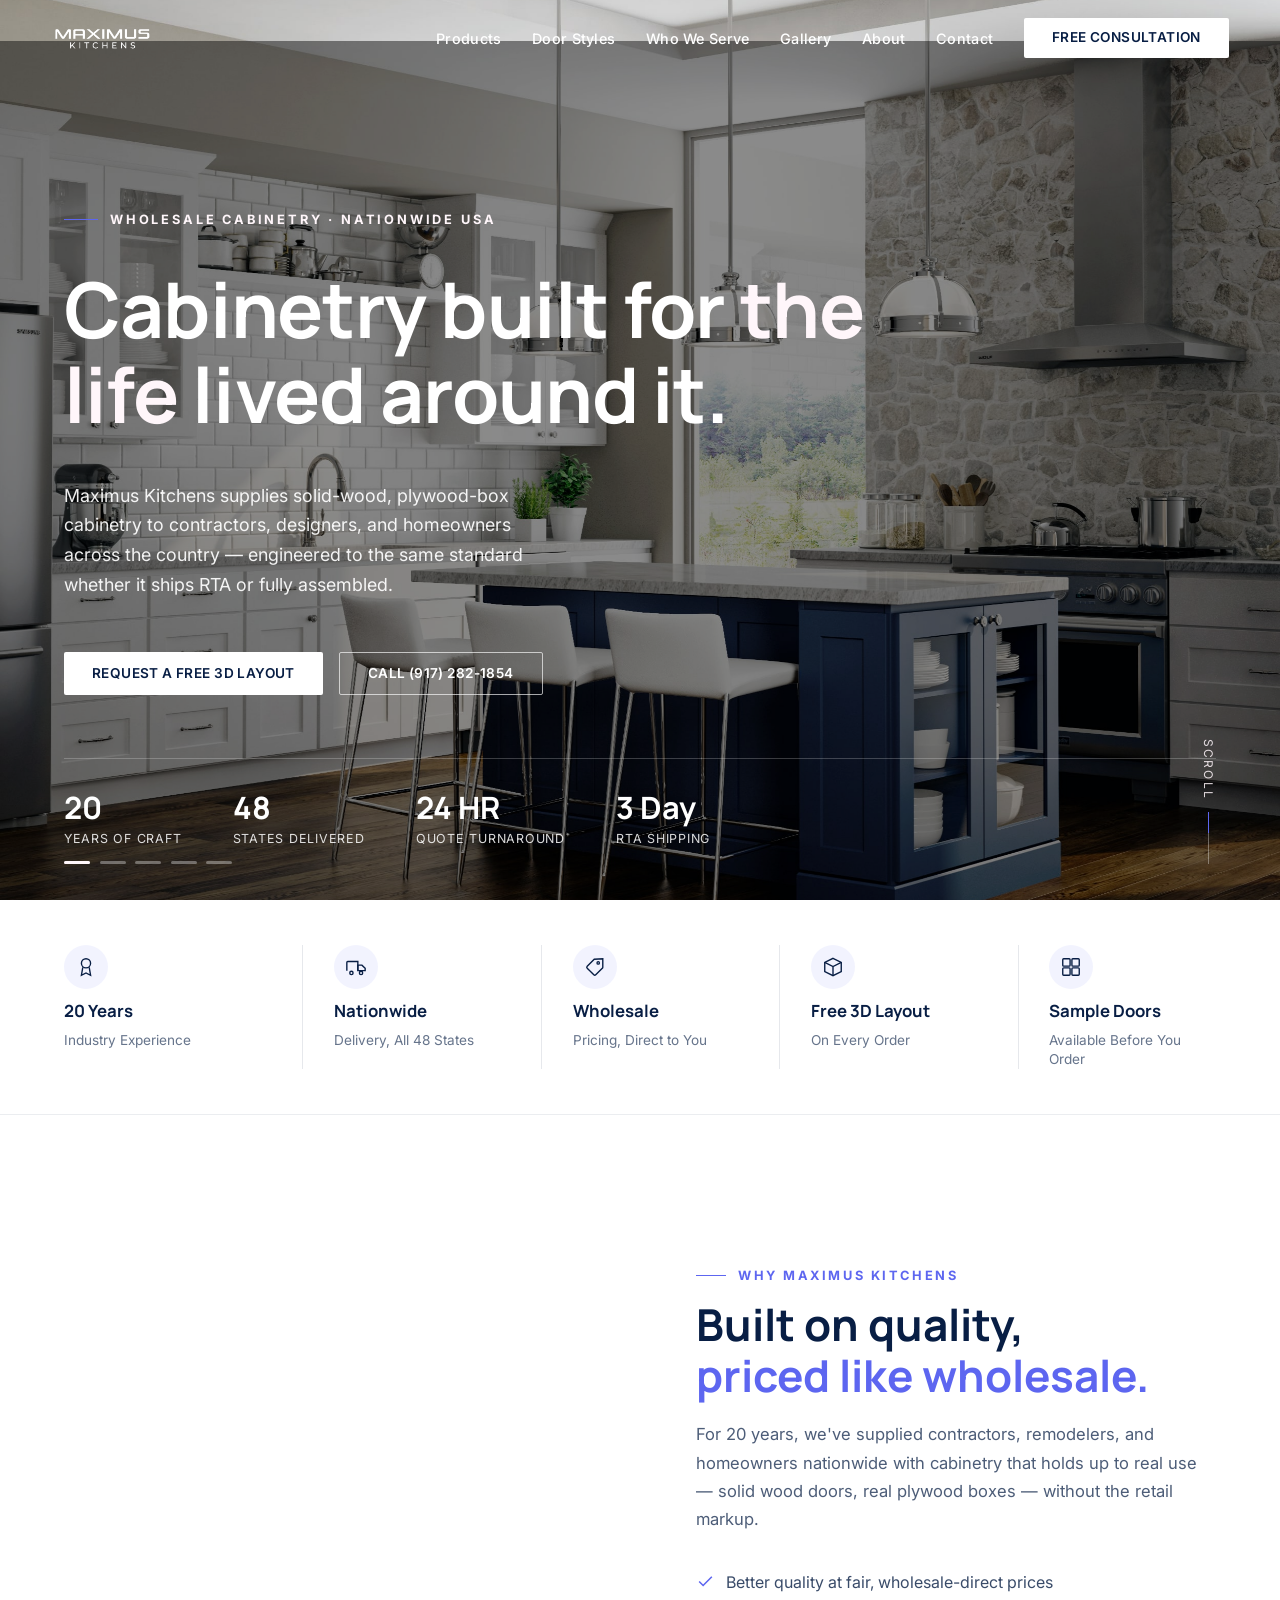
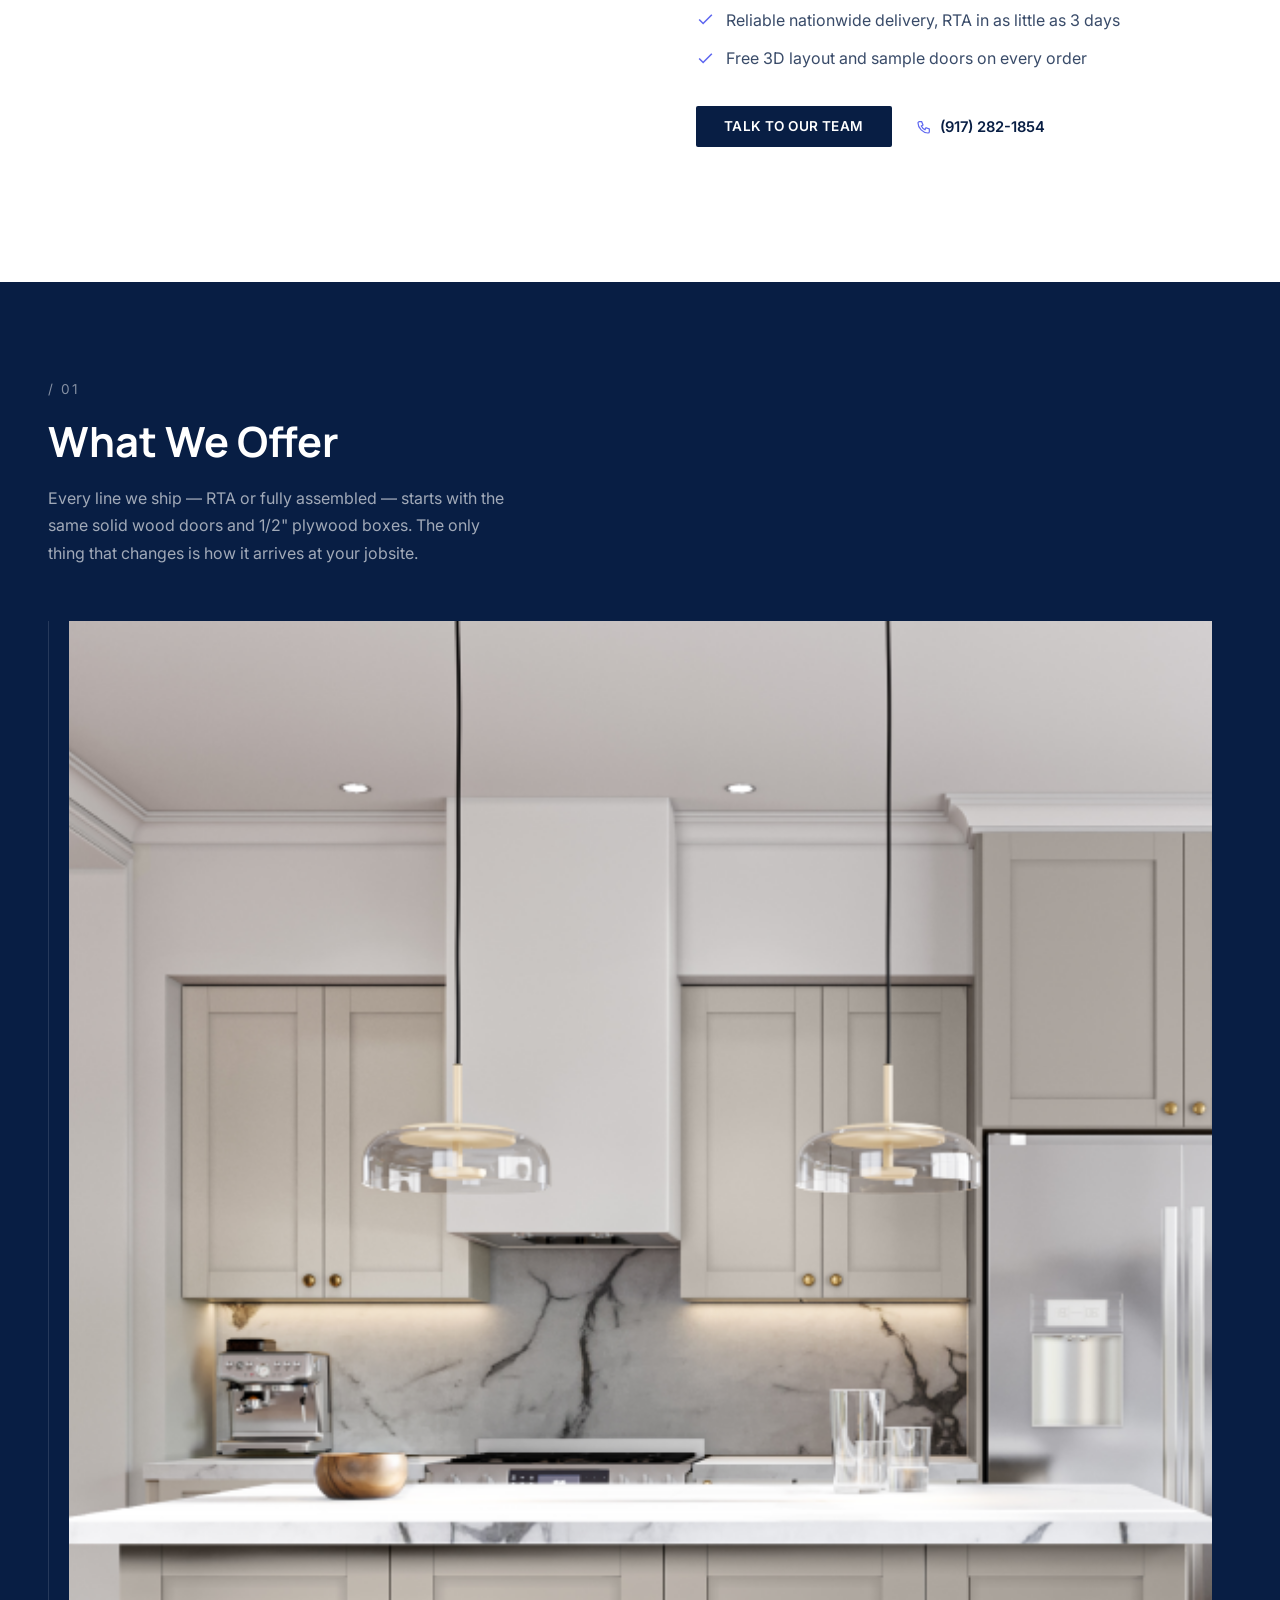
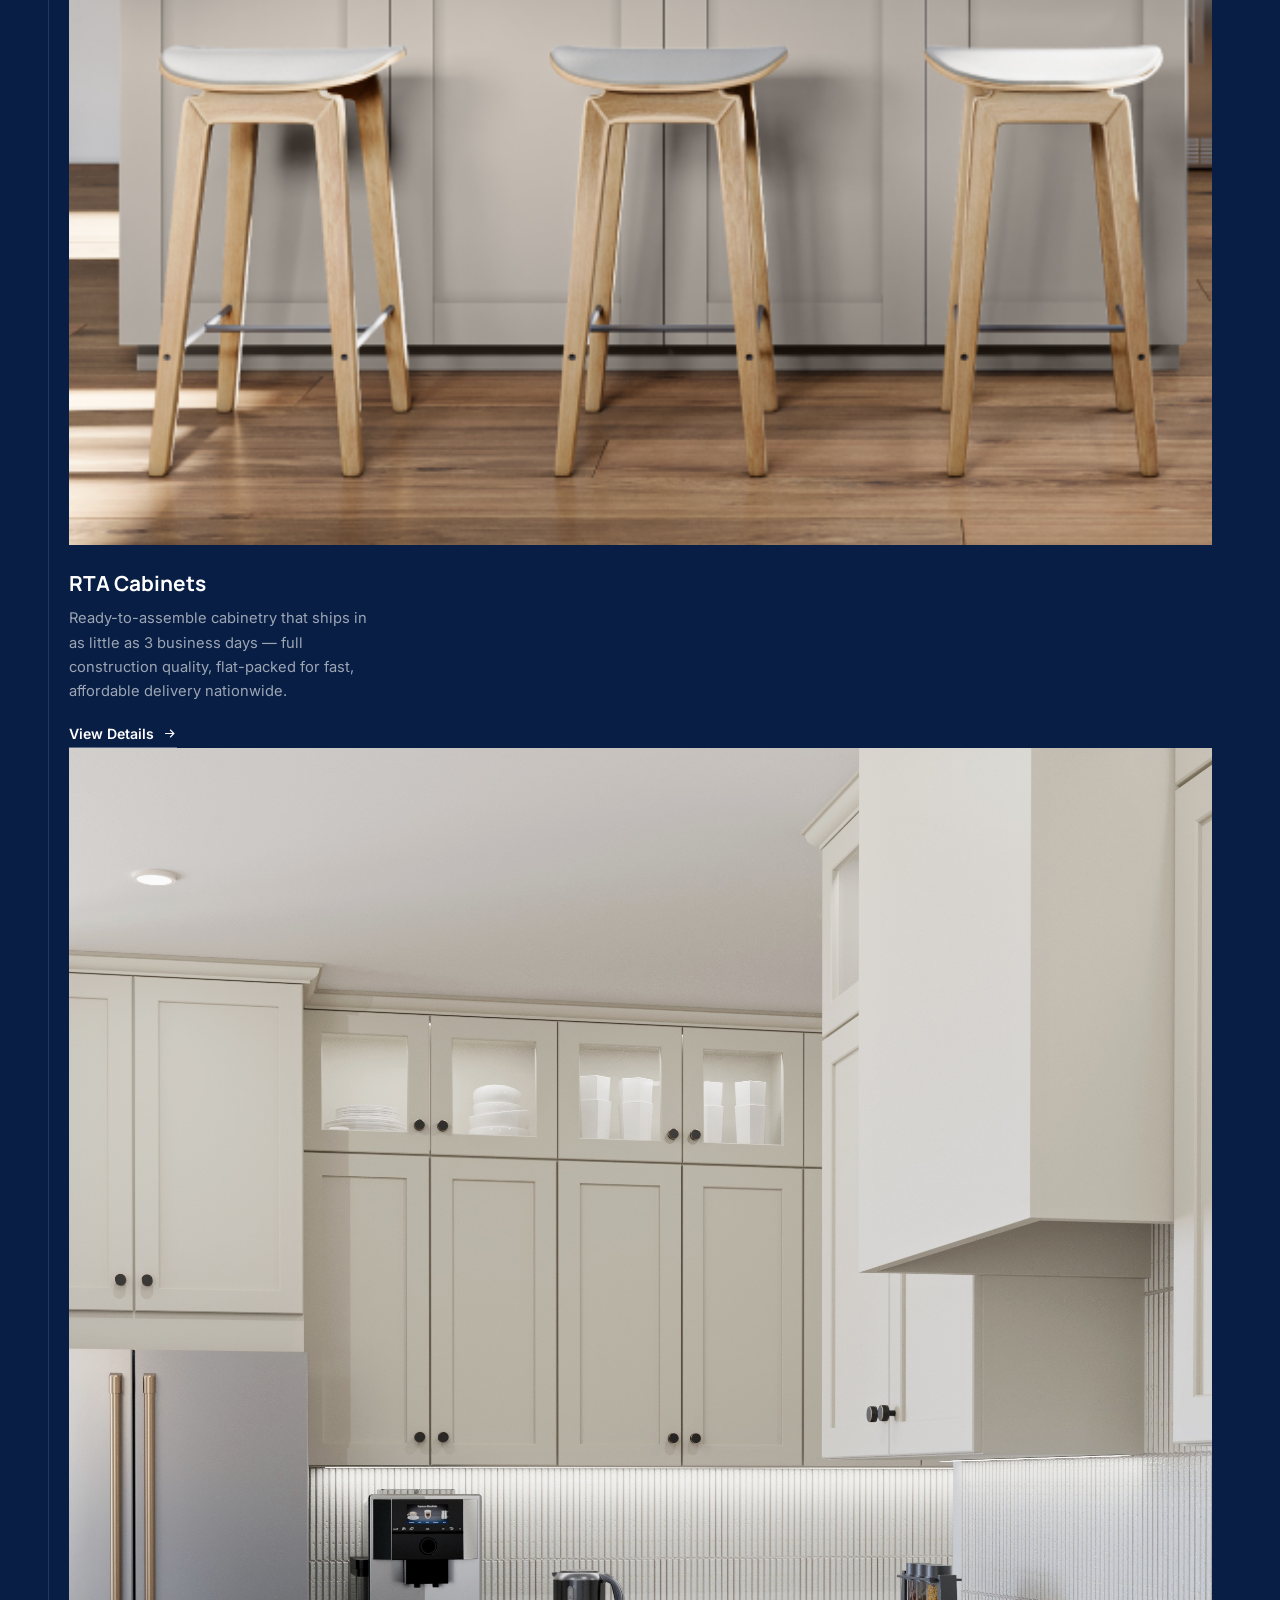
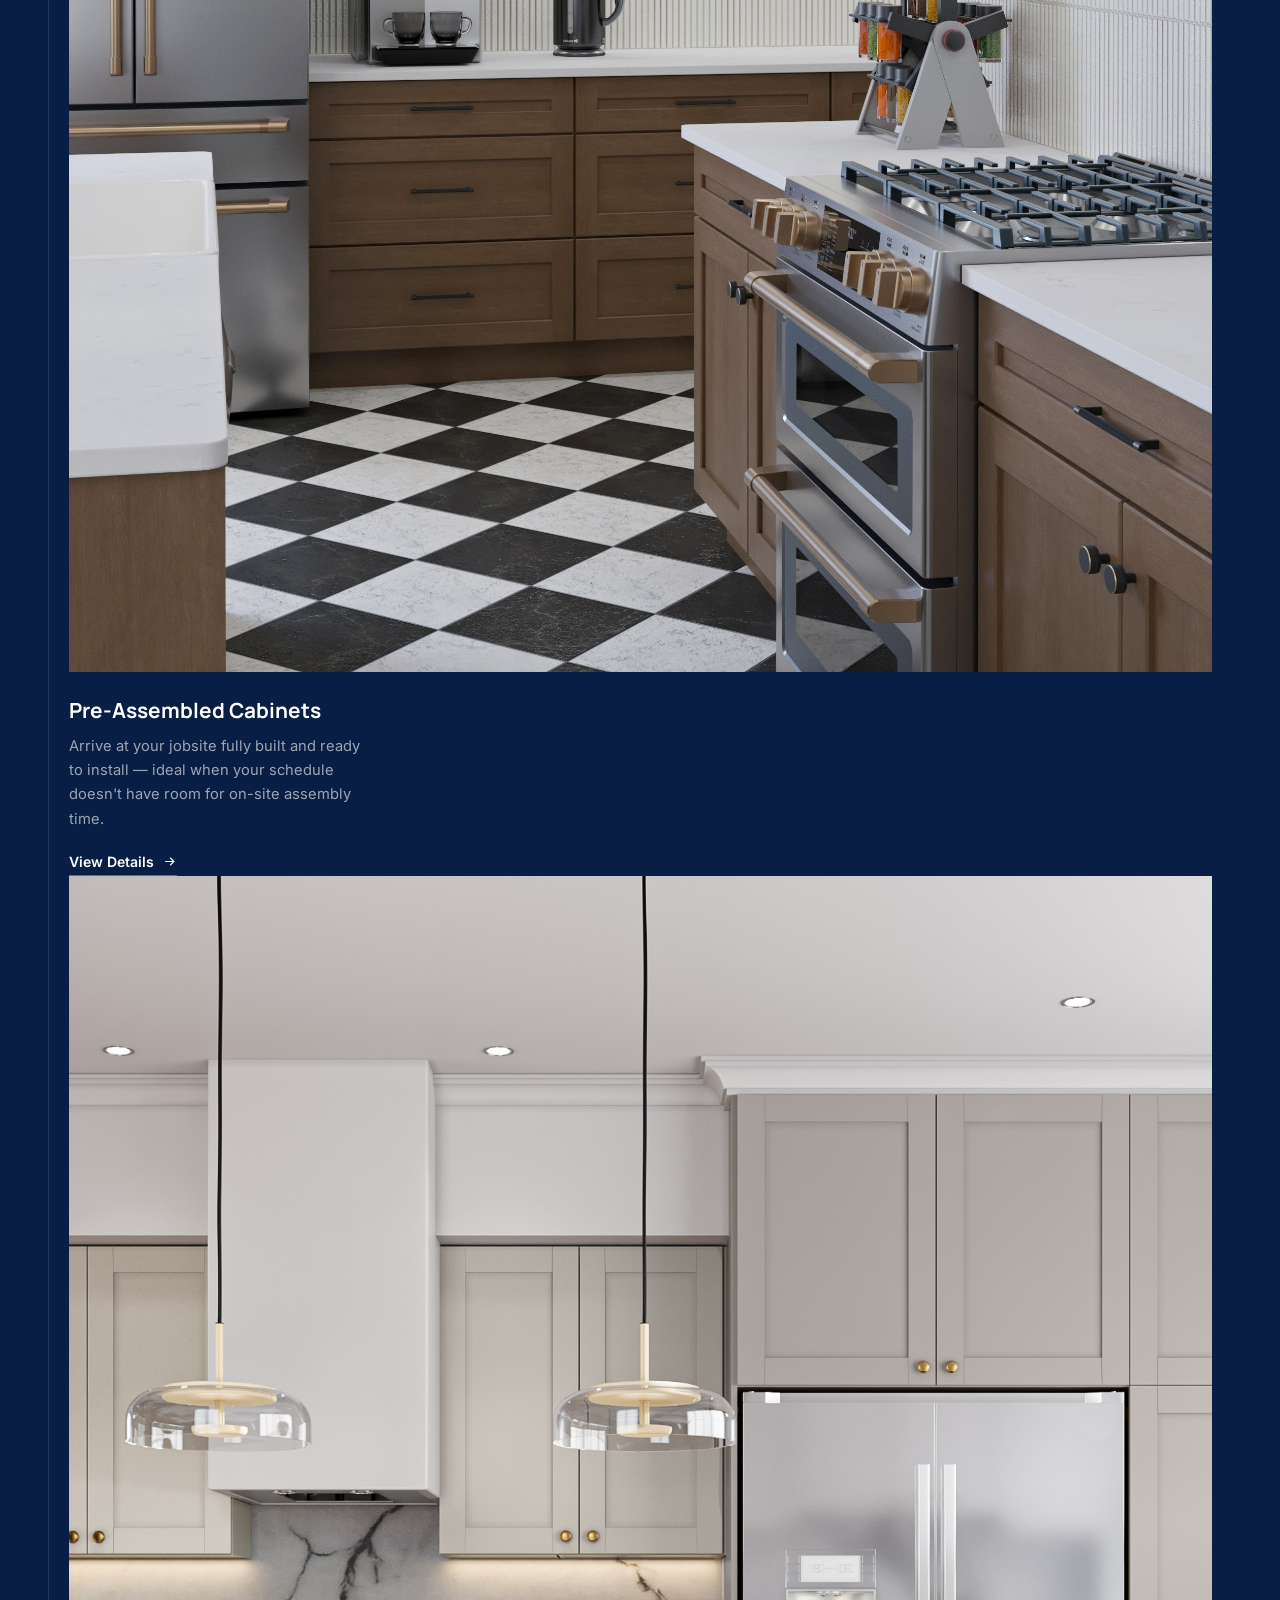
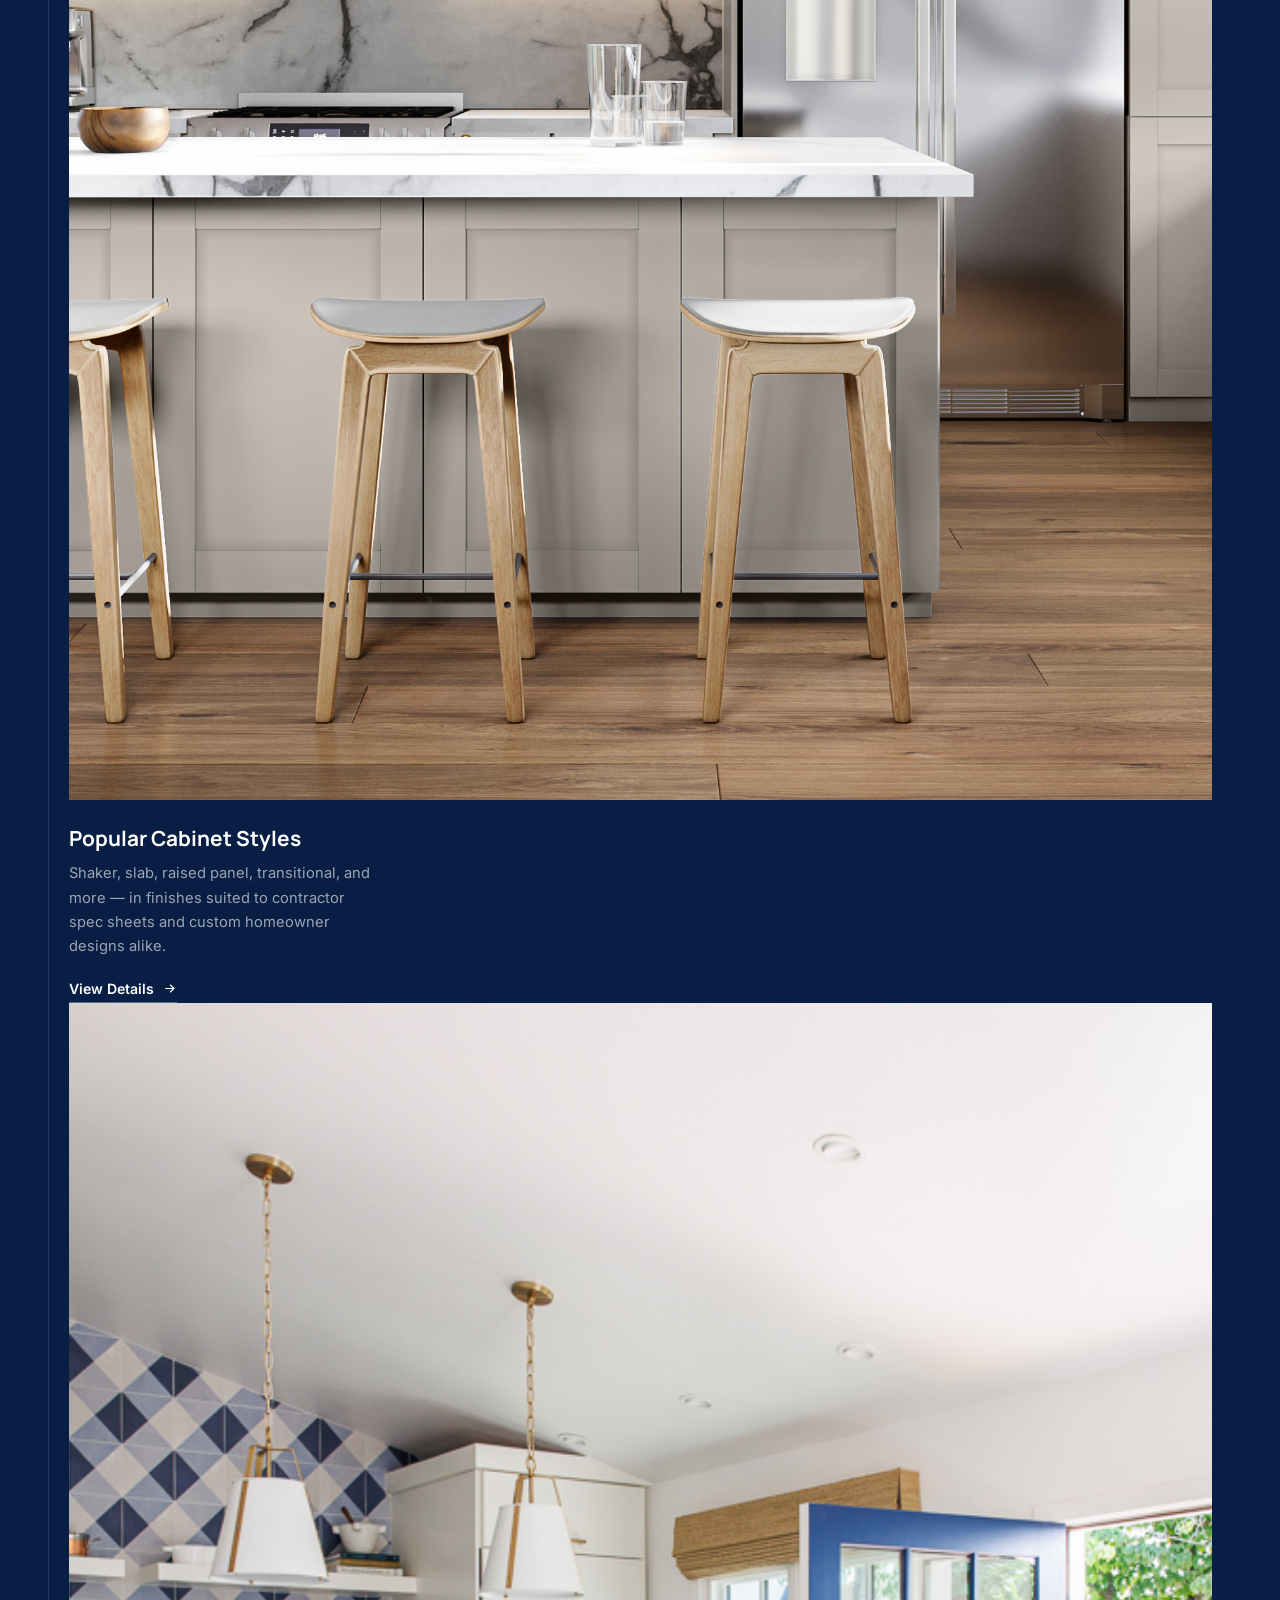
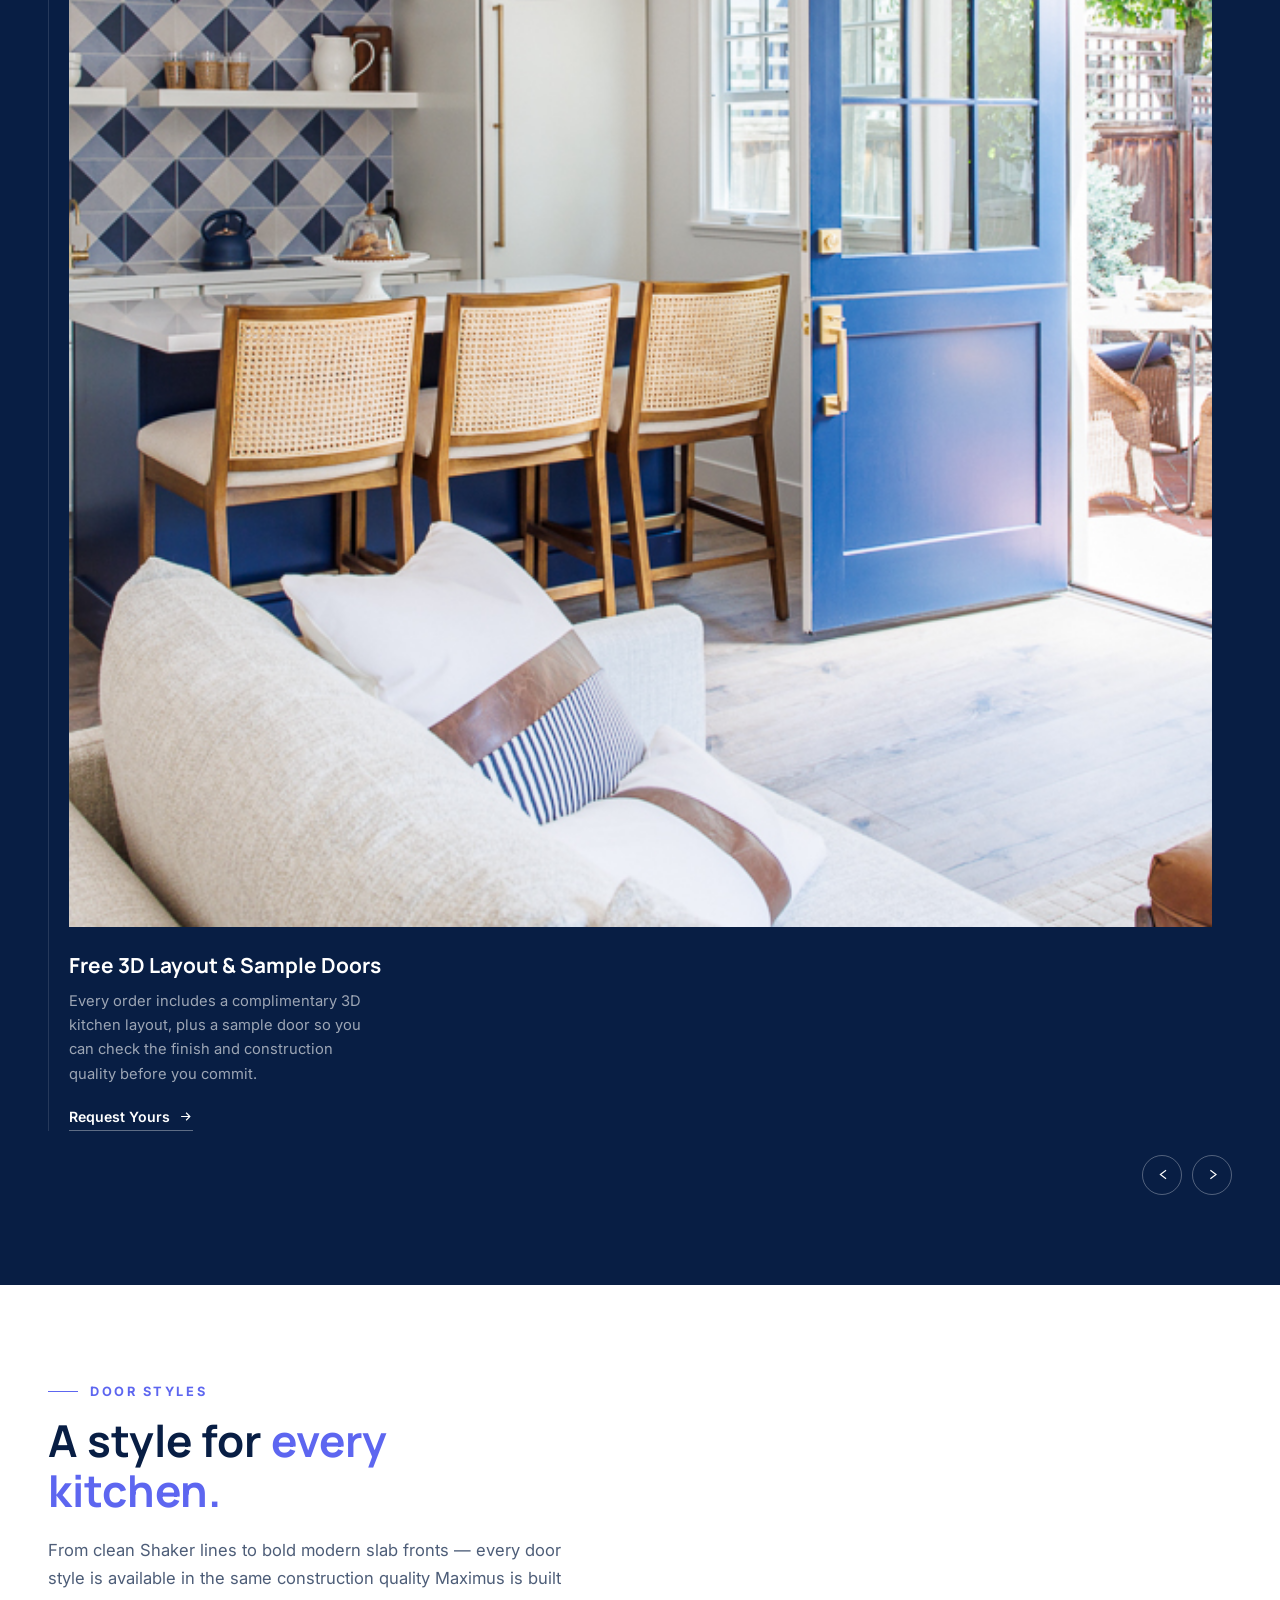
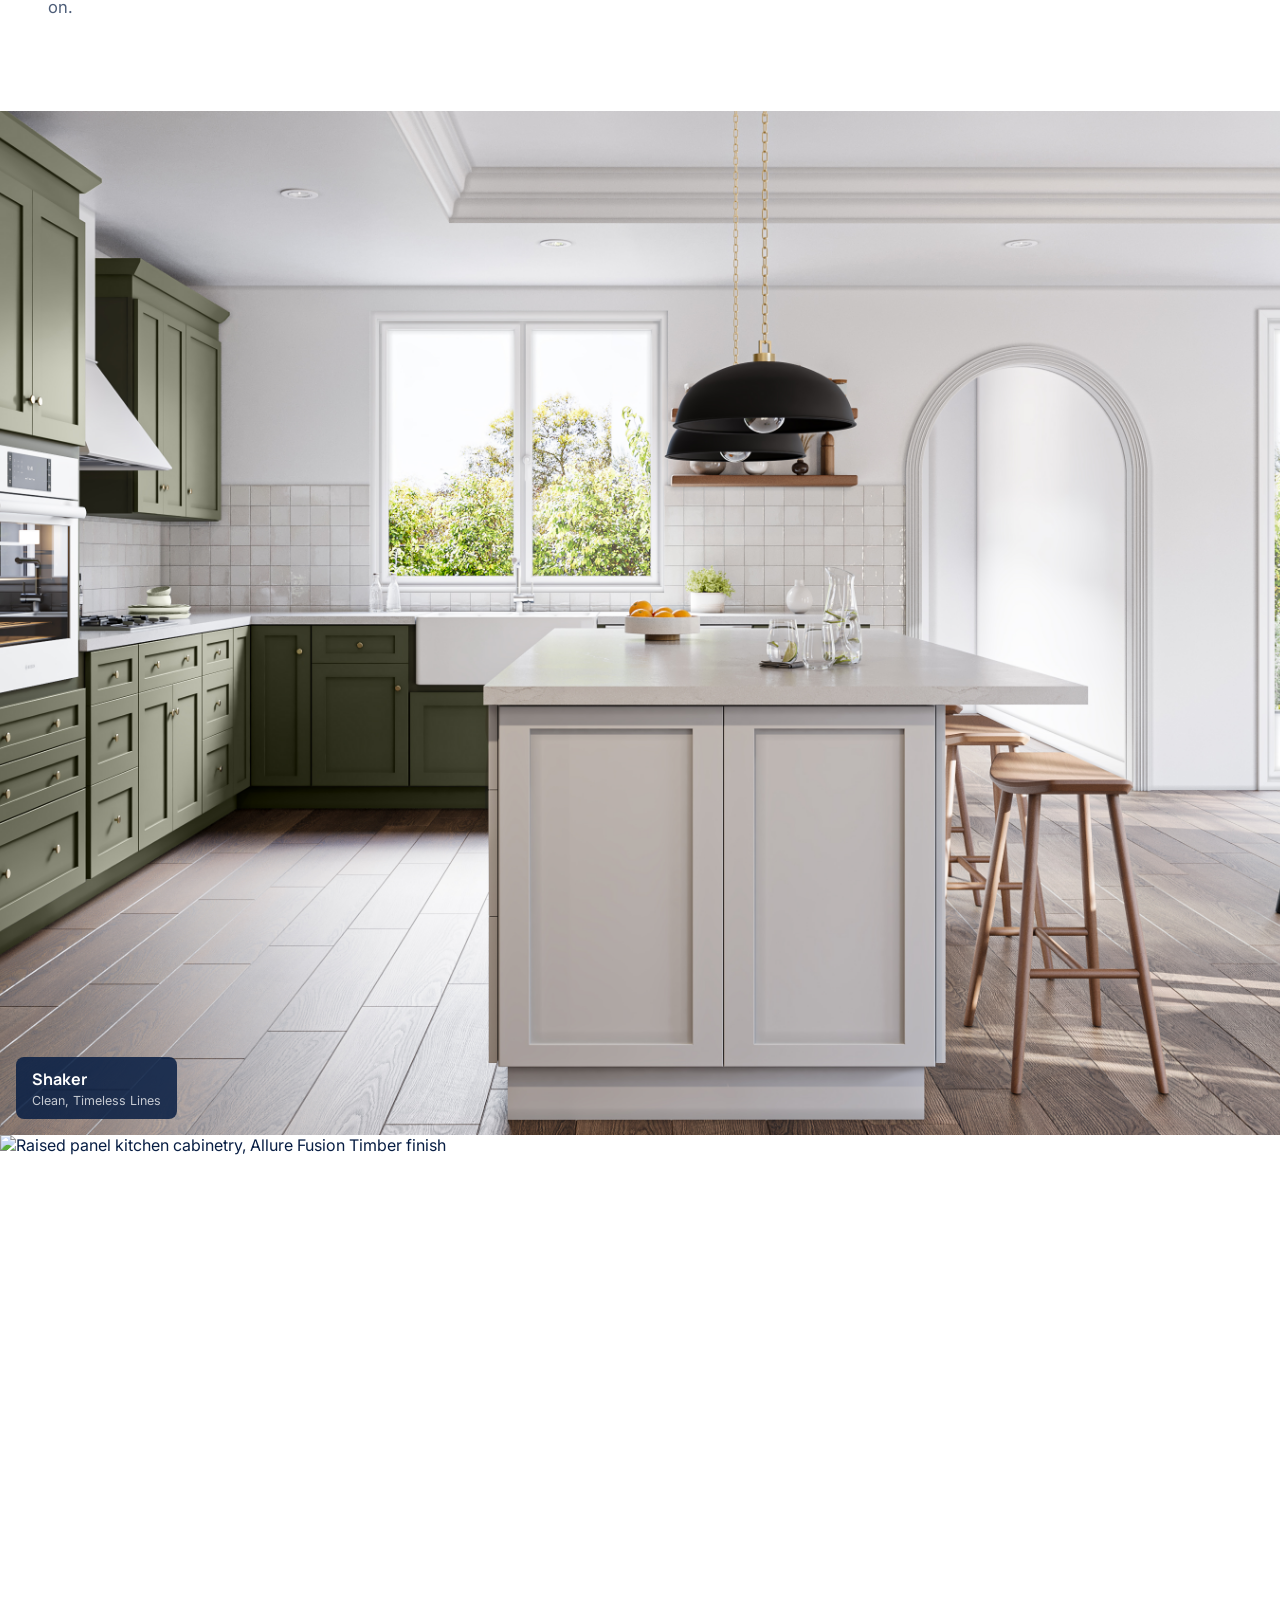
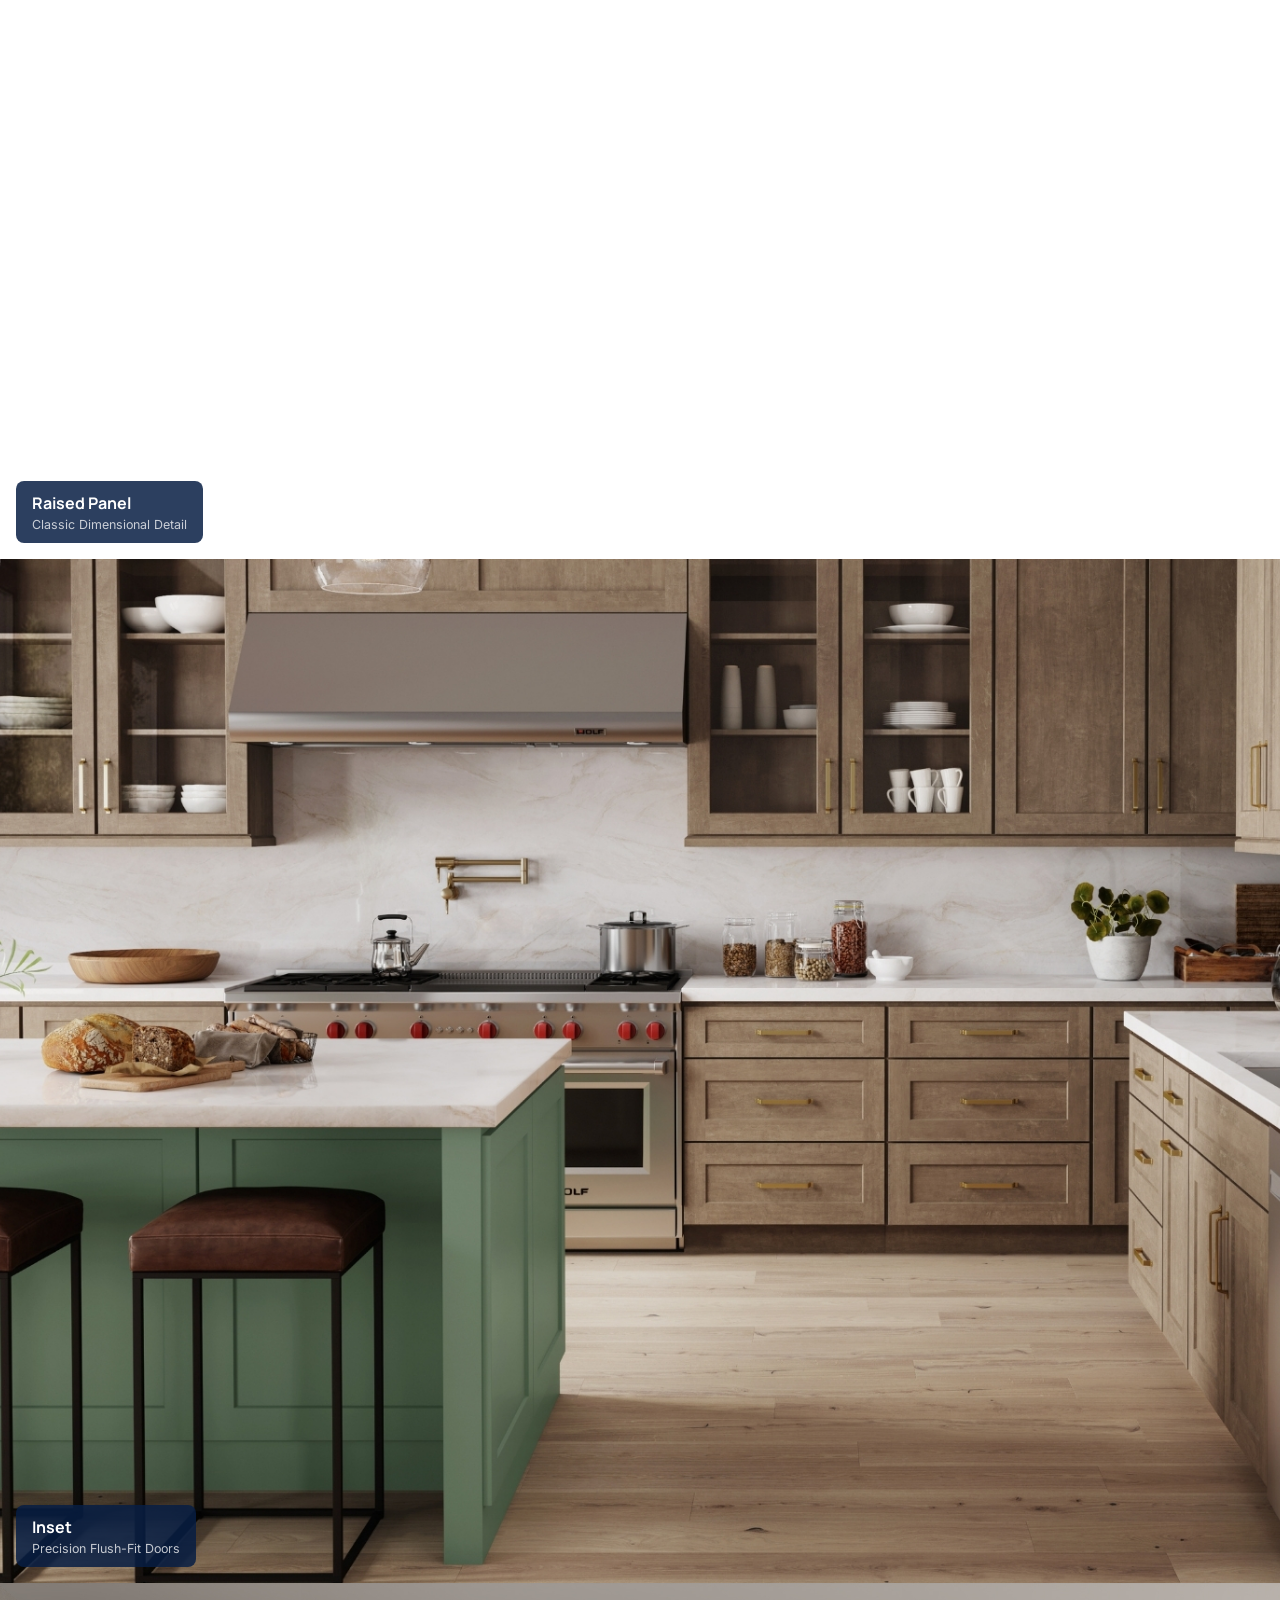
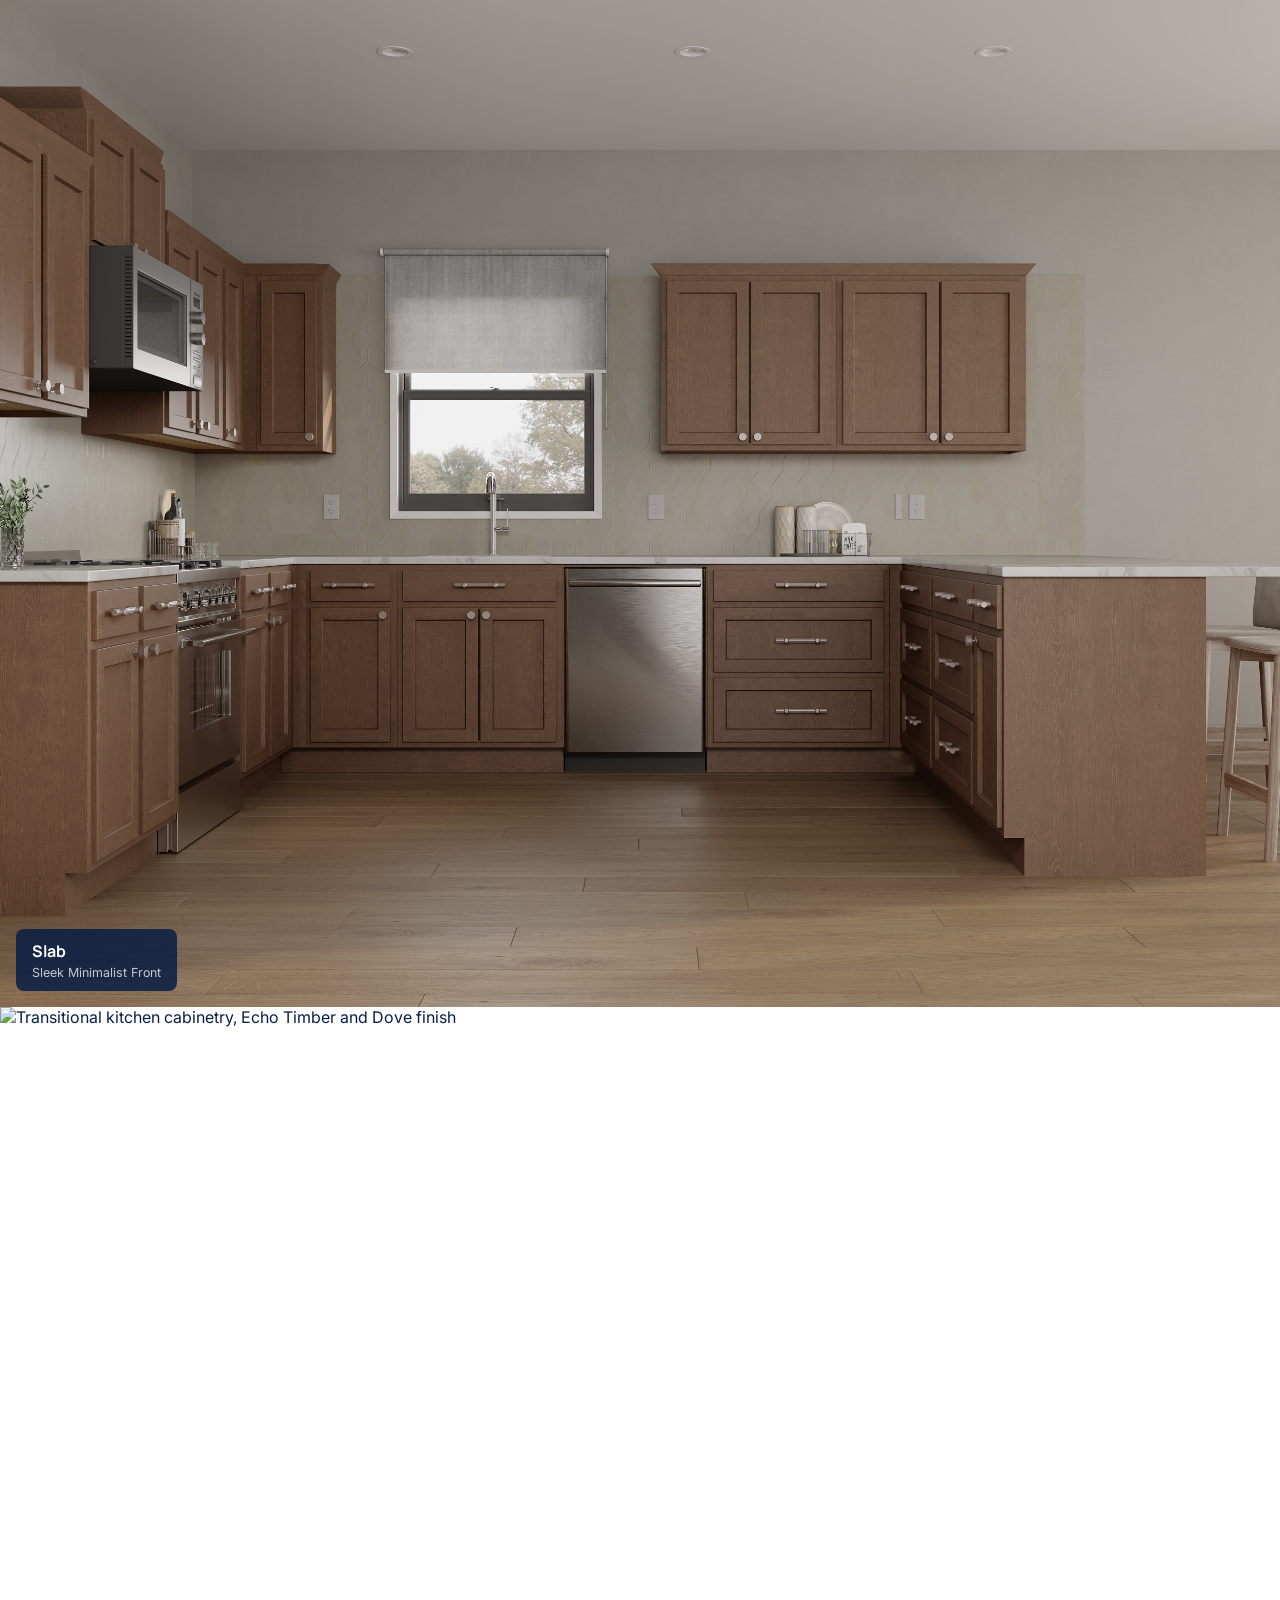
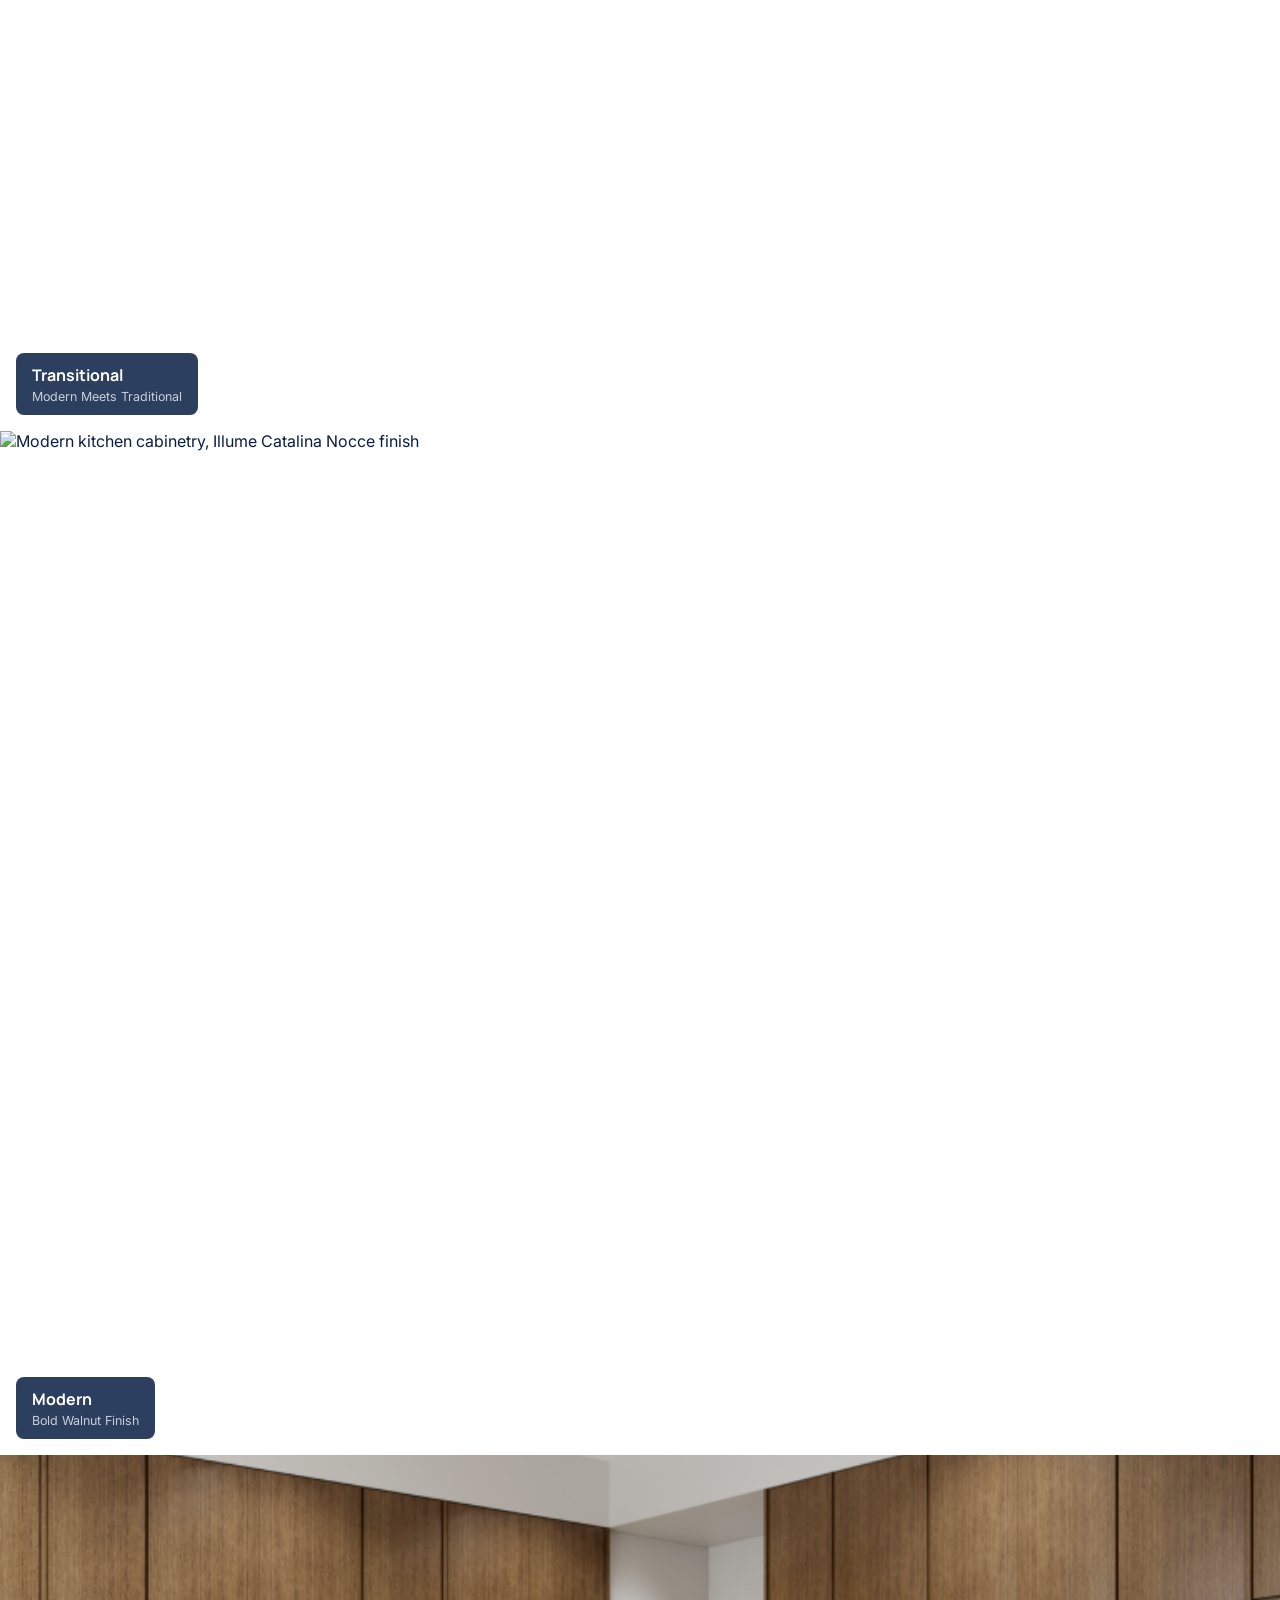
==== commit dee8c3a4: "Refactor navigation links and update contact information; add new product and contact pages" ====
--- a/index.html
+++ b/index.html
@@ -18,21 +18,22 @@
 <a href="#main" class="skip-link">Skip to main content</a>
 
 <header class="site-header" id="siteHeader">
-  <a href="#top" class="logo" aria-label="Maximus Kitchens — Home">
+  <a href="index.html" class="logo" aria-label="Maximus Kitchens — Home">
     <img src="logo/transpaent blue text logo.png" alt="Maximus Kitchens logo">
   </a>
 
   <nav class="main-nav" aria-label="Primary">
     <div class="nav-links">
       <ul>
-        <li><a href="#door-styles">Door Styles</a></li>
-        <li><a href="#process">Process</a></li>
-        <li><a href="#who-we-serve">Who We Serve</a></li>
-        <li><a href="#faq">FAQ</a></li>
-        <li><a href="#contact">Contact</a></li>
+        <li><a href="products.html">Products</a></li>
+        <li><a href="door-styles.html">Door Styles</a></li>
+        <li><a href="who-we-serve.html">Who We Serve</a></li>
+        <li><a href="gallery.html">Gallery</a></li>
+        <li><a href="about.html">About</a></li>
+        <li><a href="contact.html">Contact</a></li>
       </ul>
     </div>
-    <a href="#contact" class="btn btn-primary nav-cta">Request a Quote</a>
+    <a href="contact.html" class="btn btn-primary nav-cta">Free Consultation</a>
     <button class="menu-toggle" id="menuToggle" aria-label="Open menu" aria-expanded="false" aria-controls="mobileDrawer">
       <span></span><span></span><span></span>
     </button>
@@ -42,7 +43,7 @@
 <div class="drawer-overlay" id="drawerOverlay" hidden></div>
 <div class="mobile-drawer" id="mobileDrawer" aria-hidden="true">
   <div class="mobile-drawer-head">
-    <a href="#top" class="logo" aria-label="Maximus Kitchens — Home">
+    <a href="index.html" class="logo" aria-label="Maximus Kitchens — Home">
       <img src="logo/transpaent blue text logo.png" alt="Maximus Kitchens logo">
     </a>
     <button class="drawer-close" id="drawerClose" aria-label="Close menu">
@@ -51,15 +52,16 @@
   </div>
   <nav class="mobile-drawer-nav" aria-label="Mobile">
     <ul>
-      <li><a href="#door-styles">Door Styles</a></li>
-      <li><a href="#process">Process</a></li>
-      <li><a href="#who-we-serve">Who We Serve</a></li>
-      <li><a href="#faq">FAQ</a></li>
-      <li><a href="#contact">Contact</a></li>
+      <li><a href="products.html">Products</a></li>
+      <li><a href="door-styles.html">Door Styles</a></li>
+      <li><a href="who-we-serve.html">Who We Serve</a></li>
+      <li><a href="gallery.html">Gallery</a></li>
+      <li><a href="about.html">About</a></li>
+      <li><a href="contact.html">Contact</a></li>
     </ul>
   </nav>
   <div class="mobile-drawer-foot">
-    <a href="#contact" class="btn btn-primary">Request a Quote</a>
+    <a href="contact.html" class="btn btn-primary">Free Consultation</a>
     <a href="tel:+19172821854" class="mobile-drawer-phone">
       <svg viewBox="0 0 24 24" fill="none" stroke="currentColor" stroke-width="1.8"><path d="M4.5 4h4l2 5-2.5 1.5a11 11 0 0 0 5.5 5.5L15 13l5 2v4a2 2 0 0 1-2 2C10.5 21 3 13.5 3 6a2 2 0 0 1 2-2z"/></svg>
       (917) 282-1854
@@ -329,7 +331,7 @@
         <h2 class="process-video-title">See your kitchen, <em>before it's built.</em></h2>
         <p class="process-video-lead">Send us your cabinet list, floor plan, or room measurements and we'll follow up with a detailed proposal — plus a free 3D layout — within 24 hours. Choose RTA for 3-day shipping, or fully assembled for a 2–3 week turnaround.</p>
         <div class="process-video-cta">
-          <a href="#contact" class="btn btn-white">Get Your Free Quote</a>
+          <a href="#contact" class="btn btn-white">Free Consultation</a>
           <a href="tel:+19172821854" class="process-video-link">Call (917) 282-1854</a>
         </div>
       </div>
@@ -565,7 +567,7 @@
           <ul class="contact-cta-list">
             <li>
               <svg viewBox="0 0 24 24" fill="none" stroke="currentColor" stroke-width="1.6"><rect x="3" y="5" width="18" height="14" rx="2"/><path d="m3 7 9 6 9-6"/></svg>
-              <a href="mailto:maximuskitchensnj@gmail.com">maximuskitchensnj@gmail.com</a>
+              <a href="mailto:maximuskitchens1@gmail.com">maximuskitchens1@gmail.com</a>
             </li>
             <li>
               <svg viewBox="0 0 24 24" fill="none" stroke="currentColor" stroke-width="1.6"><path d="M4.5 4h4l2 5-2.5 1.5a11 11 0 0 0 5.5 5.5L15 13l5 2v4a2 2 0 0 1-2 2C10.5 21 3 13.5 3 6a2 2 0 0 1 2-2z"/></svg>
@@ -579,7 +581,7 @@
         </div>
 
         <form class="contact-cta-form" id="quoteForm" novalidate>
-          <h3>Get Your Free Quote</h3>
+          <h3>Get a Free Consultation</h3>
           <label>
             <span>Full Name</span>
             <input type="text" name="name" required autocomplete="name">
@@ -609,15 +611,18 @@
 <footer class="site-footer">
   <div class="container">
     <div class="footer-top">
-      <a href="#top" class="footer-logo-link" aria-label="Maximus Kitchens — Home">
+      <a href="index.html" class="footer-logo-link" aria-label="Maximus Kitchens — Home">
         <img src="logo/transpaent blue text logo.png" alt="Maximus Kitchens" class="footer-logo">
       </a>
       <nav class="footer-nav" aria-label="Footer">
-        <a href="#door-styles">Door Styles</a>
-        <a href="#process">Process</a>
-        <a href="#who-we-serve">Who We Serve</a>
-        <a href="#faq">FAQ</a>
-        <a href="#contact">Contact</a>
+        <a href="products.html">Products</a>
+        <a href="door-styles.html">Door Styles</a>
+        <a href="who-we-serve.html">Who We Serve</a>
+        <a href="gallery.html">Gallery</a>
+        <a href="about.html">About</a>
+        <a href="how-it-works.html">How It Works</a>
+        <a href="faq.html">FAQ</a>
+        <a href="contact.html">Contact</a>
       </nav>
     </div>
     <div class="footer-divider"></div>
@@ -626,7 +631,7 @@
       <div class="footer-contact">
         <a href="tel:+19172821854">(917) 282-1854</a>
         <span aria-hidden="true">·</span>
-        <a href="mailto:maximuskitchensnj@gmail.com">maximuskitchensnj@gmail.com</a>
+        <a href="mailto:maximuskitchens1@gmail.com">maximuskitchens1@gmail.com</a>
       </div>
     </div>
   </div>
--- a/assets/css/style.css
+++ b/assets/css/style.css
@@ -113,6 +113,11 @@
   .site-header.is-scrolled .menu-toggle span{ background:var(--navy); }
   @media(min-width:900px){ .menu-toggle{ display:none; } }
   @media(max-width:899px){ .nav-links{ display:none; } }
+
+  /* Current-page nav indicator (used on every inner page) */
+  .nav-links a[aria-current="page"],
+  .mobile-drawer-nav a[aria-current="page"],
+  .footer-nav a[aria-current="page"]{ color:var(--indigo) !important; }
 
   /* Hamburger morphs into an X while the drawer is open */
   .menu-toggle.is-open span:nth-child(1){ transform:translateY(6.5px) rotate(45deg); }
@@ -359,6 +364,119 @@
   }
   @media(min-width:821px){ .trust-bar-hint{ display:none; } }
 
+  /* ---------- Page Banner (small hero used at the top of every inner page) ---------- */
+  .page-banner{
+    position:relative; overflow:hidden;
+    min-height:clamp(260px,36vh,420px);
+    display:flex; align-items:flex-end;
+  }
+  .page-banner-bg{ position:absolute; inset:0; z-index:0; overflow:hidden; }
+  .page-banner-bg img{
+    width:100%; height:100%; object-fit:cover; object-position:center 60%;
+    transform:scale(1.16); will-change:transform;
+    animation:pageBannerZoomOut 20s ease-out forwards;
+  }
+  @keyframes pageBannerZoomOut{
+    from{ transform:scale(1.16); }
+    to{ transform:scale(1); }
+  }
+  .page-banner-bg::after{ content:''; position:absolute; inset:0; background:rgba(0,0,0,.55); }
+  .page-banner-inner{
+    position:relative; z-index:1; width:100%; max-width:var(--content-max); margin:0 auto;
+    box-sizing:border-box;
+    padding:clamp(7rem,16vh,10rem) clamp(1.25rem,5vw,4rem) clamp(3rem,7vh,5rem);
+  }
+  .breadcrumb{
+    display:flex; align-items:center; gap:.5rem;
+    font-size:.82rem; letter-spacing:.03em; color:rgba(255,255,255,.68);
+    margin:0 0 1.5rem;
+  }
+  .breadcrumb a{ color:rgba(255,255,255,.68); transition:color .25s var(--ease); }
+  .breadcrumb a:hover{ color:var(--white); }
+  .breadcrumb span[aria-current]{ color:var(--white); font-weight:600; }
+  .page-banner-title{
+    font-family:var(--font-display); font-weight:700; color:var(--white);
+    font-size:clamp(2.2rem,5vw,3.4rem); line-height:1.1; margin:0 0 1rem; max-width:16ch;
+  }
+  .page-banner-lead{
+    font-size:clamp(1rem,1.4vw,1.15rem); color:rgba(255,255,255,.85);
+    max-width:52ch; margin:0; line-height:1.6;
+  }
+
+  /* ---------- Contact trust strip ---------- */
+  .contact-trust{ background:var(--white); border-bottom:1px solid rgba(8,30,68,.08); padding:clamp(2.5rem,5vh,3.5rem) 0; }
+  .contact-trust-inner{ display:grid; grid-template-columns:repeat(2,1fr); gap:2rem 1.5rem; }
+  .contact-trust-item{ display:flex; flex-direction:column; gap:.35rem; }
+  .contact-trust-item strong{
+    font-family:var(--font-display); font-weight:700; color:var(--navy); font-size:1.3rem;
+  }
+  .contact-trust-item span{
+    font-size:.72rem; letter-spacing:.06em; text-transform:uppercase; color:rgba(8,30,68,.55);
+  }
+  @media(min-width:700px){
+    .contact-trust-item strong{ font-size:clamp(1.5rem,3vw,2.1rem); }
+    .contact-trust-item span{ font-size:.78rem; }
+    .contact-trust-inner{ grid-template-columns:repeat(4,1fr); gap:0; }
+    .contact-trust-item{ padding-left:1.75rem; border-left:1px solid rgba(8,30,68,.1); }
+    .contact-trust-item:first-child{ padding-left:0; border-left:none; }
+  }
+
+  /* ---------- Contact + Form (core section) ----------
+     .contact-main-inner handles its own max-width/centering/padding —
+     deliberately NOT combined with the .container class on the same
+     element (that class-collision has caused padding to silently get
+     overridden elsewhere on this site; keeping this self-contained avoids
+     it happening again). */
+  .contact-main{ background:var(--white); padding:clamp(4.5rem,10vh,7rem) 0; }
+  .contact-main-inner{
+    max-width:var(--content-max); margin:0 auto; box-sizing:border-box;
+    padding:0 clamp(1.25rem,5vw,3rem);
+    display:grid; grid-template-columns:1fr; gap:3rem;
+  }
+  .contact-main-info .contact-main-points{ margin-top:1.75rem; }
+
+  .contact-info-list{ list-style:none; margin:1.75rem 0 0; padding:0; display:flex; flex-direction:column; gap:1rem; }
+  .contact-info-list li{ display:flex; align-items:center; gap:.85rem; font-size:.98rem; color:var(--navy); }
+  .contact-info-list a{ color:var(--navy); transition:color .25s var(--ease); }
+  .contact-info-list a:hover{ color:var(--indigo); }
+  .contact-info-icon{
+    display:inline-flex; align-items:center; justify-content:center; flex:0 0 auto;
+    width:38px; height:38px; border-radius:50%; background:rgba(93,102,240,.1); color:var(--indigo);
+  }
+  .contact-info-icon svg{ width:17px; height:17px; }
+
+  .contact-main-form{
+    background:var(--white); border:1px solid rgba(8,30,68,.1);
+    box-shadow:0 24px 60px rgba(8,30,68,.12);
+    padding:clamp(1.75rem,4vw,2.5rem);
+    display:flex; flex-direction:column; gap:1.4rem;
+  }
+  .contact-main-form h3{
+    font-family:var(--font-display); font-weight:700; color:var(--navy); font-size:1.5rem; margin:0 0 .25rem;
+  }
+  .contact-main-form label{ display:flex; flex-direction:column; gap:.4rem; }
+  .contact-main-form label span{ font-size:.85rem; font-weight:600; color:rgba(8,30,68,.6); }
+  .contact-main-form input, .contact-main-form textarea{
+    border:1px solid rgba(8,30,68,.16); border-radius:4px; background:var(--white);
+    padding:.75rem .9rem; font-family:inherit; font-size:1rem; color:var(--navy);
+    transition:border-color .25s var(--ease);
+  }
+  .contact-main-form input:focus, .contact-main-form textarea:focus{ outline:none; border-color:var(--indigo); }
+  .contact-main-form textarea{ resize:vertical; min-height:100px; }
+  .form-row{ display:grid; grid-template-columns:1fr; gap:1.4rem; }
+  .contact-main-submit{
+    margin-top:.25rem; width:100%; gap:.6rem;
+  }
+  .contact-main-submit svg{ width:16px; height:16px; flex:0 0 auto; transition:transform .3s var(--ease); }
+  .contact-main-submit:hover svg{ transform:translate(2px,-2px); }
+
+  @media(min-width:560px){
+    .form-row{ grid-template-columns:1fr 1fr; }
+  }
+  @media(min-width:940px){
+    .contact-main-inner{ grid-template-columns:1fr 1fr; gap:4.5rem; align-items:start; }
+  }
+
   /* ---------- Shared section type ---------- */
   .section-eyebrow{
     display:flex; align-items:center; gap:.75rem;
@@ -471,6 +589,48 @@
   .product-card-link:hover{ color:var(--indigo); border-color:var(--indigo); gap:.75rem; }
   .product-card-link:hover svg{ transform:translateX(2px); }
 
+  /* ---------- Product Categories (Products page — scalable grid, not a
+     fixed 2-column layout, so adding a 3rd/4th category later just drops
+     into the same grid with no redesign). ---------- */
+  .product-categories{ background:var(--navy); padding:clamp(5rem,11vh,8rem) 0 clamp(4.5rem,10vh,7rem); color:var(--white); }
+  .product-cat-grid{
+    display:grid; grid-template-columns:repeat(auto-fit,minmax(300px,1fr)); gap:clamp(2.5rem,5vw,3.5rem);
+    margin-top:clamp(2.5rem,6vh,3.5rem);
+  }
+  .product-cat-card{ display:flex; flex-direction:column; }
+  .product-cat-media{ position:relative; overflow:hidden; aspect-ratio:4/3; margin-bottom:1.5rem; }
+  .product-cat-media::after{
+    content:''; position:absolute; top:0; left:0; right:0; height:3px;
+    background:var(--indigo); transform:scaleX(0); transform-origin:left;
+    transition:transform .45s var(--ease); z-index:1;
+  }
+  .product-cat-media img{
+    position:absolute; inset:0; width:100%; height:100%; object-fit:cover;
+    transition:transform .8s var(--ease);
+  }
+  .product-cat-card:hover .product-cat-media img{ transform:scale(1.06); }
+  .product-cat-card:hover .product-cat-media::after{ transform:scaleX(1); }
+  .product-cat-tags{ display:flex; flex-wrap:wrap; gap:.6rem; margin:0 0 1rem; }
+  .product-cat-tag{
+    font-size:.72rem; letter-spacing:.05em; text-transform:uppercase; color:rgba(255,255,255,.6);
+    border:1px solid rgba(255,255,255,.22); padding:.35rem .75rem;
+  }
+  .product-cat-card h3{
+    font-family:var(--font-display); font-size:1.5rem; font-weight:700; color:var(--white);
+    margin:0 0 .75rem; transition:color .3s var(--ease);
+  }
+  .product-cat-card:hover h3{ color:var(--indigo); }
+  .product-cat-card p{ font-size:.98rem; line-height:1.7; color:rgba(255,255,255,.62); margin:0 0 1.5rem; max-width:42ch; }
+  .product-cat-link{
+    display:inline-flex; align-items:center; gap:.5rem; font-size:.9rem; font-weight:600;
+    color:var(--white); padding-bottom:.3rem; border-bottom:1px solid rgba(255,255,255,.35);
+    transition:border-color .3s var(--ease), color .3s var(--ease), gap .3s var(--ease);
+    margin-top:auto;
+  }
+  .product-cat-link svg{ width:15px; height:15px; transition:transform .3s var(--ease); }
+  .product-cat-link:hover{ color:var(--indigo); border-color:var(--indigo); gap:.75rem; }
+  .product-cat-link:hover svg{ transform:translateX(2px); }
+
   /* ---------- Door Styles (3D card-stack gallery) ---------- */
   .door-styles{ background:var(--white); padding:clamp(5rem,11vh,8rem) 0 clamp(4rem,9vh,6rem); }
   .door-styles-head{
@@ -507,6 +667,52 @@
   .door-style-caption span{
     display:block; font-size:.78rem; color:rgba(255,255,255,.75); margin-top:.15rem;
   }
+
+  /* ---------- Popular Styles Teaser (Products page — links out to the
+     dedicated Door Styles page rather than duplicating its full gallery). ---------- */
+  .style-teaser{ background:var(--warm-white); padding:clamp(5rem,11vh,8rem) 0 clamp(4.5rem,10vh,7rem); margin-top:clamp(3.5rem,8vh,5.5rem); }
+  .style-teaser-head{ max-width:640px; margin:0 0 clamp(2.5rem,6vh,3.5rem); }
+  .style-teaser-grid{ display:grid; grid-template-columns:repeat(2,1fr); gap:clamp(1.5rem,3vw,2rem); }
+  .style-teaser-item{ display:block; }
+  .style-teaser-media{ position:relative; overflow:hidden; aspect-ratio:4/5; margin-bottom:1rem; }
+  .style-teaser-media img{
+    position:absolute; inset:0; width:100%; height:100%; object-fit:cover;
+    transition:transform .6s var(--ease);
+  }
+  .style-teaser-item:hover .style-teaser-media img{ transform:scale(1.06); }
+  .style-teaser-item h3{
+    font-family:var(--font-display); font-size:1.05rem; font-weight:700; color:var(--navy);
+    margin:0 0 .2rem; transition:color .3s var(--ease);
+  }
+  .style-teaser-item:hover h3{ color:var(--indigo); }
+  .style-teaser-item span{ font-size:.85rem; color:rgba(8,30,68,.6); }
+  .style-teaser-cta{ display:flex; justify-content:center; margin-top:clamp(2.5rem,6vh,3.5rem); }
+
+  @media(min-width:700px){
+    .style-teaser-grid{ grid-template-columns:repeat(4,1fr); }
+  }
+
+  /* ---------- Door Styles Grid (Door Styles page — scalable swatch-card
+     grid, light background, hairline borders instead of a dark image-heavy
+     treatment, deliberately different mood from the homepage slider and the
+     navy Products grid. Same auto-fit technique so adding more styles later
+     needs no redesign). ---------- */
+  .style-grid-section{ background:var(--white); padding:clamp(5rem,11vh,8rem) 0 clamp(4.5rem,10vh,7rem); }
+  .style-grid-head{ max-width:640px; margin:0 0 clamp(2.5rem,6vh,3.5rem); }
+  .style-grid{ display:grid; grid-template-columns:repeat(auto-fit,minmax(280px,1fr)); gap:clamp(1.75rem,3vw,2.25rem); }
+  .style-grid-item{ border:1px solid rgba(8,30,68,.12); transition:border-color .3s var(--ease); }
+  .style-grid-item:hover{ border-color:var(--indigo); }
+  .style-grid-media{ position:relative; overflow:hidden; aspect-ratio:4/3; }
+  .style-grid-media img{
+    position:absolute; inset:0; width:100%; height:100%; object-fit:cover;
+    transition:transform .6s var(--ease);
+  }
+  .style-grid-item:hover .style-grid-media img{ transform:scale(1.05); }
+  .style-grid-body{ padding:1.5rem; }
+  .style-grid-item h3{
+    font-family:var(--font-display); font-size:1.2rem; font-weight:700; color:var(--navy); margin:0 0 .5rem;
+  }
+  .style-grid-item p{ font-size:.92rem; line-height:1.6; color:rgba(8,30,68,.65); margin:0; }
 
   /* ---------- How It Works (video showcase, no slider) ---------- */
   .process-video{ background:var(--navy); padding:clamp(4.5rem,10vh,7rem) 0; }
@@ -612,7 +818,11 @@
   /* ---------- FAQ ---------- */
   .faq{ background:var(--white); padding:clamp(4.5rem,10vh,7rem) 0; }
   .faq-grid{ display:grid; grid-template-columns:1fr; gap:2.5rem; align-items:stretch; }
-  .faq-media{ display:none; }
+  .faq-media{
+    display:block; position:relative; overflow:hidden; height:240px; border-radius:4px;
+    box-shadow:0 20px 40px rgba(8,30,68,.14);
+  }
+  .faq-media img, .faq-media video{ position:absolute; inset:0; width:100%; height:100%; object-fit:cover; }
   .faq-list{ margin-top:clamp(2.5rem,6vh,3rem); }
   .faq-item{ border-bottom:1px solid rgba(8,30,68,.12); }
   .faq-item:first-child{ border-top:1px solid rgba(8,30,68,.12); }
@@ -635,11 +845,15 @@
   @media(min-width:960px){
     .faq-grid{ grid-template-columns:1fr 1fr; gap:4rem; }
     .faq-media{
-      display:block; position:relative; overflow:hidden; height:100%; min-height:420px;
+      height:100%; min-height:420px;
       box-shadow:0 30px 60px rgba(8,30,68,.16);
     }
-    .faq-media img, .faq-media video{ position:absolute; inset:0; width:100%; height:100%; object-fit:cover; }
-  }
+  }
+
+  /* ---------- Contact page FAQ (navy variant — reuses the same .faq-*
+     component classes as the homepage FAQ, just recolored for a dark
+     background instead of duplicating the whole component). ---------- */
+  .contact-faq{ background:var(--warm-white); padding:clamp(4.5rem,10vh,7rem) 0; }
 
   /* ---------- Final Contact CTA (full-bleed image, overlay, floating form card) ----------
      Deliberately: .contact-cta itself carries NO display:flex/grid — it is a plain
@@ -742,6 +956,11 @@
     .testimonials{ padding:2.75rem 0; }
     .faq{ padding:2.75rem 0; }
     .contact-cta{ padding:2.75rem 0; }
+    .contact-main{ padding:2.75rem 0; }
+    .contact-faq{ padding:2.75rem 0; }
+    .product-categories{ padding:2.75rem 0; }
+    .style-teaser{ padding:2.75rem 0; }
+    .style-grid-section{ padding:2.75rem 0; }
 
     /* Same fix, one level down: these section headings all had the same
        vh-based margin-bottom before their content/gallery — shrinking to a
@@ -757,6 +976,7 @@
     .hero-slide{ transform:none !important; opacity:0; transition:opacity .6s ease !important; }
     .hero-slide.is-active{ opacity:1; }
     .hero-slide img{ animation:none !important; }
+    .page-banner-bg img{ animation:none !important; transform:scale(1) !important; }
     .marquee-row{ animation:none !important; }
     .marquee-clone{ display:none; }
     .marquee-track{ overflow-x:auto; }
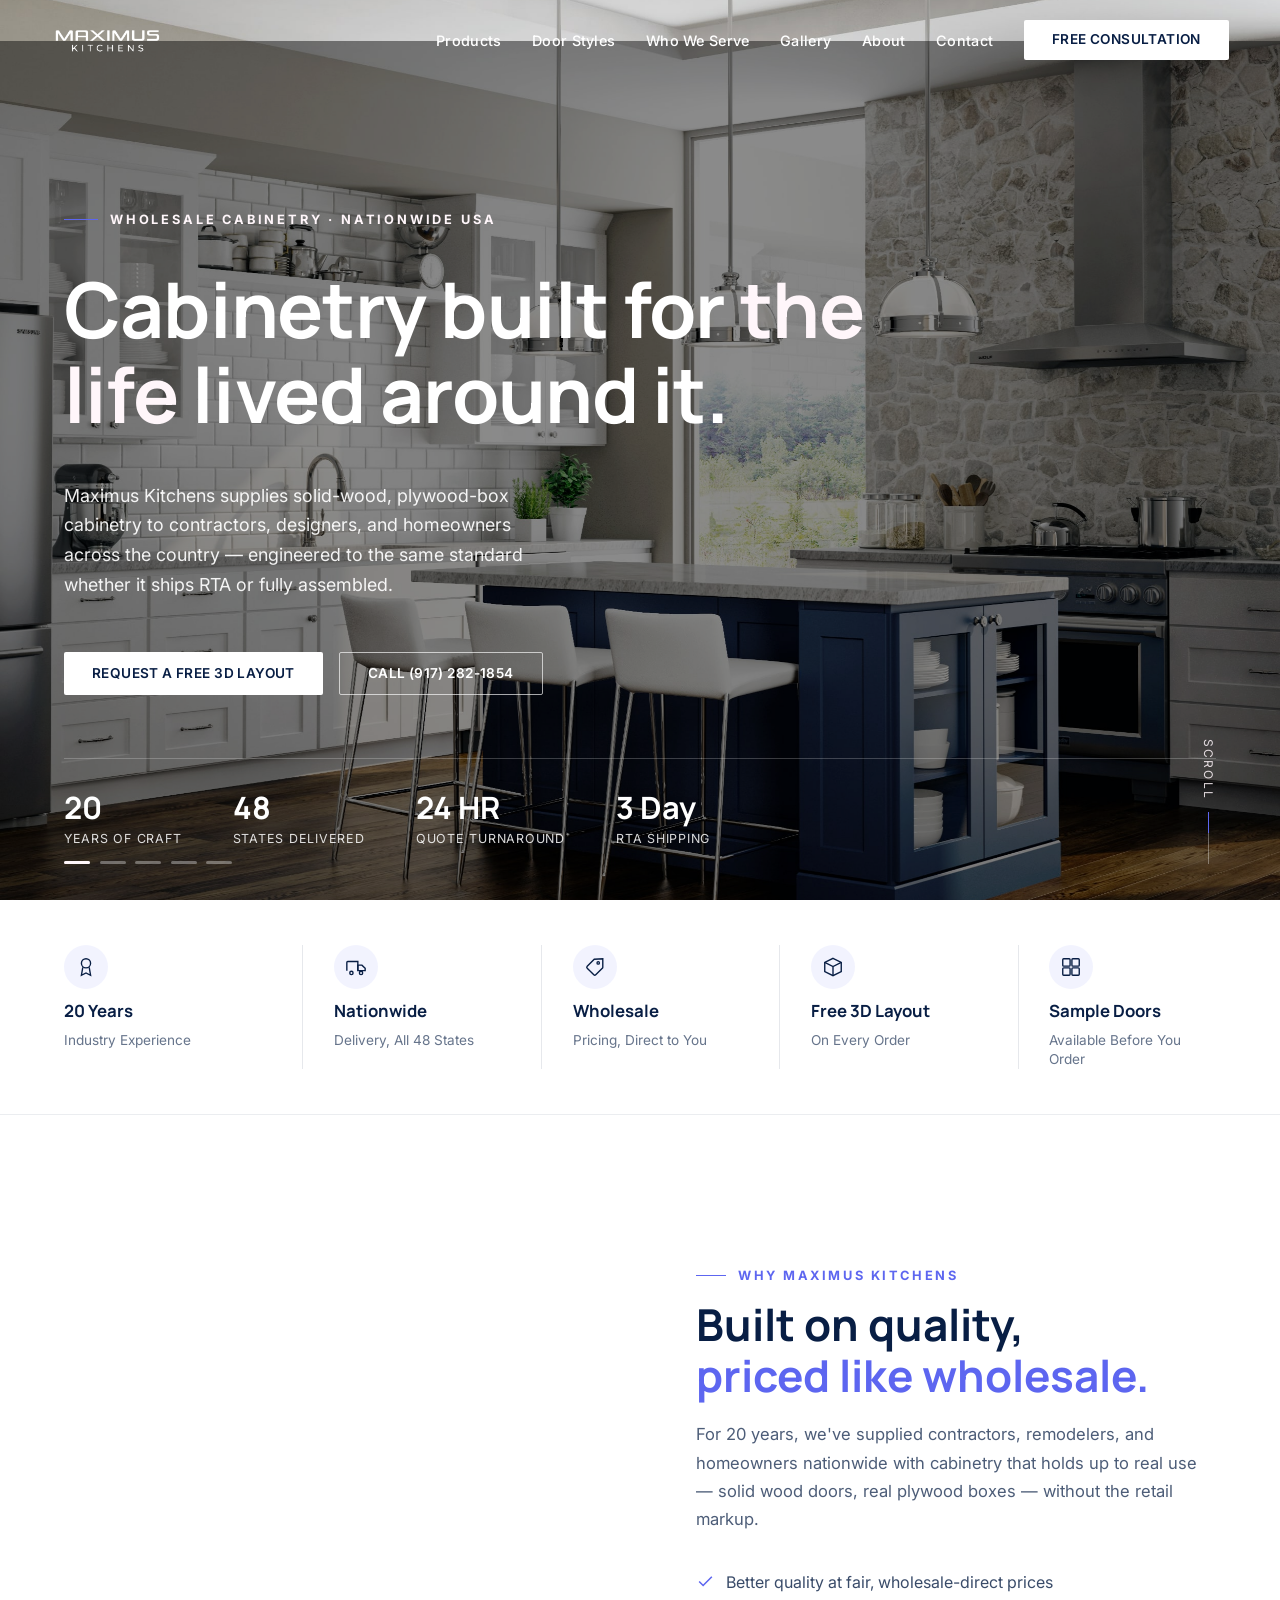
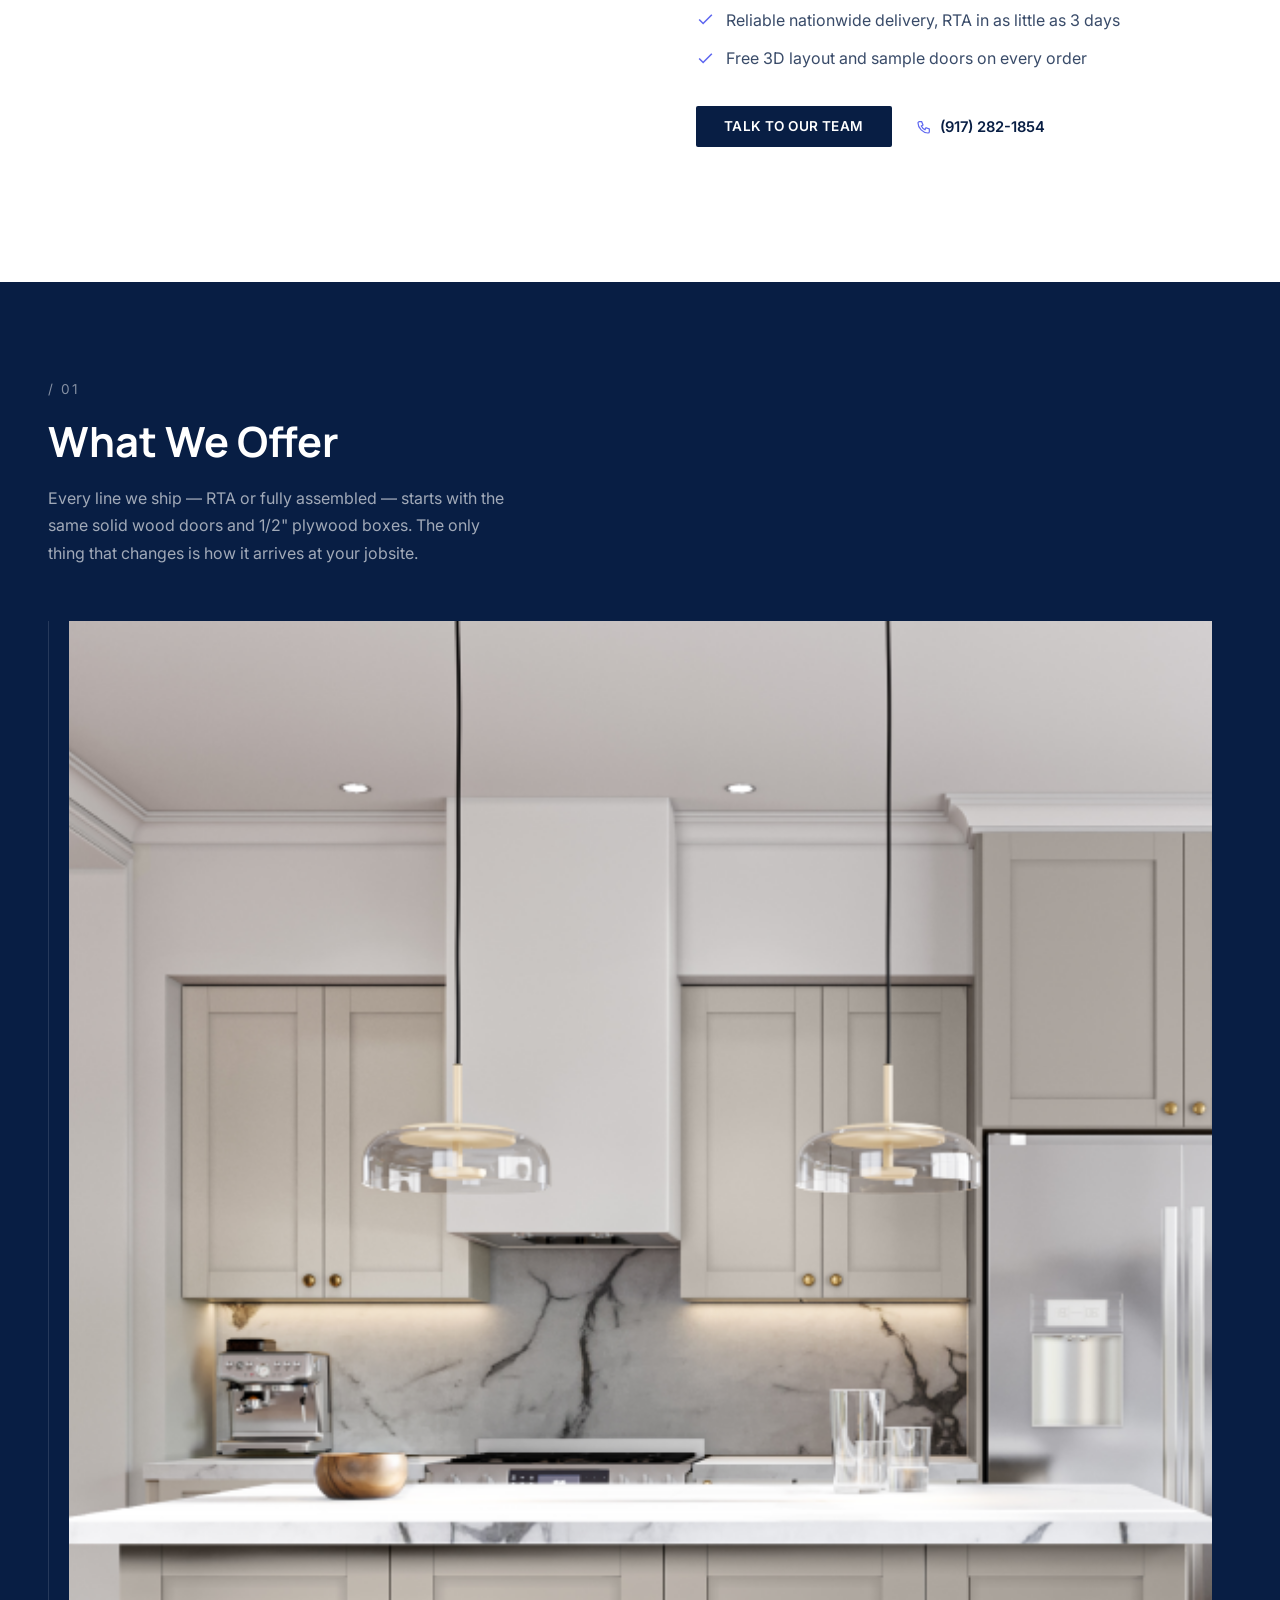
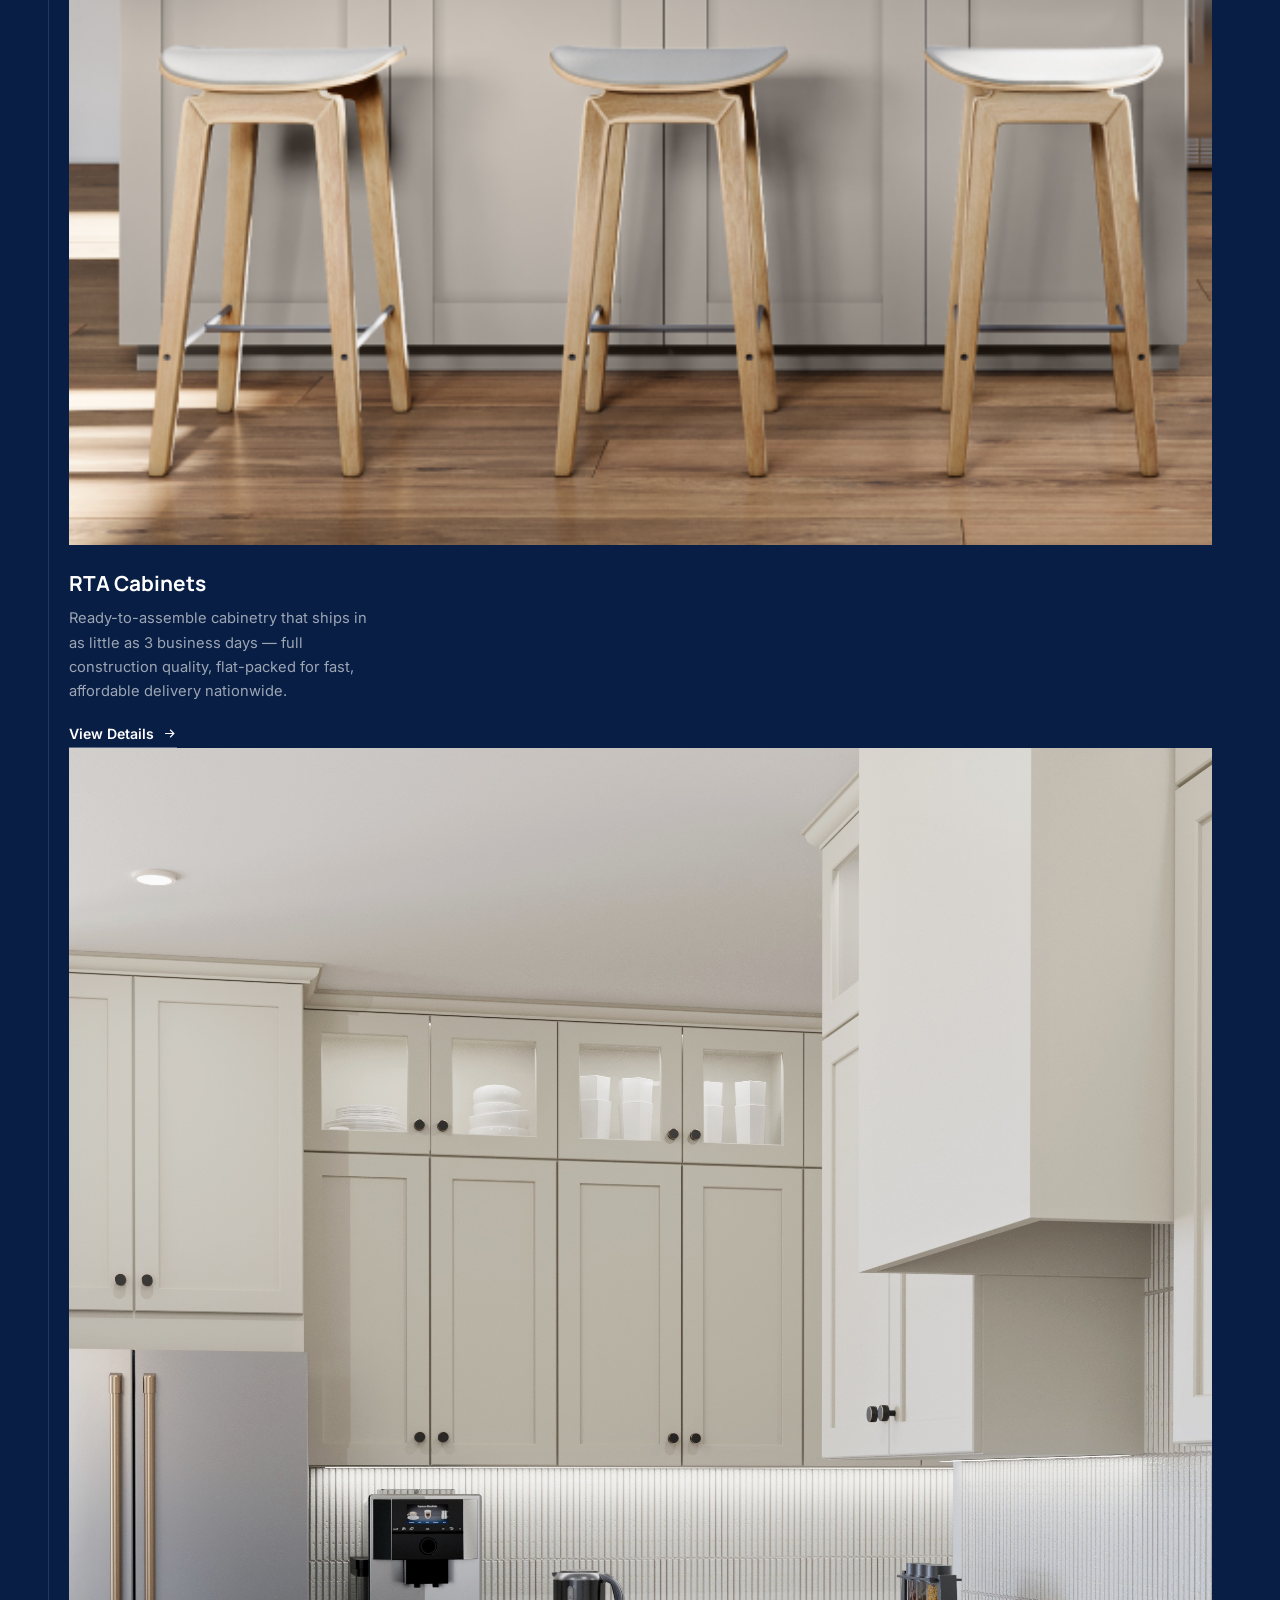
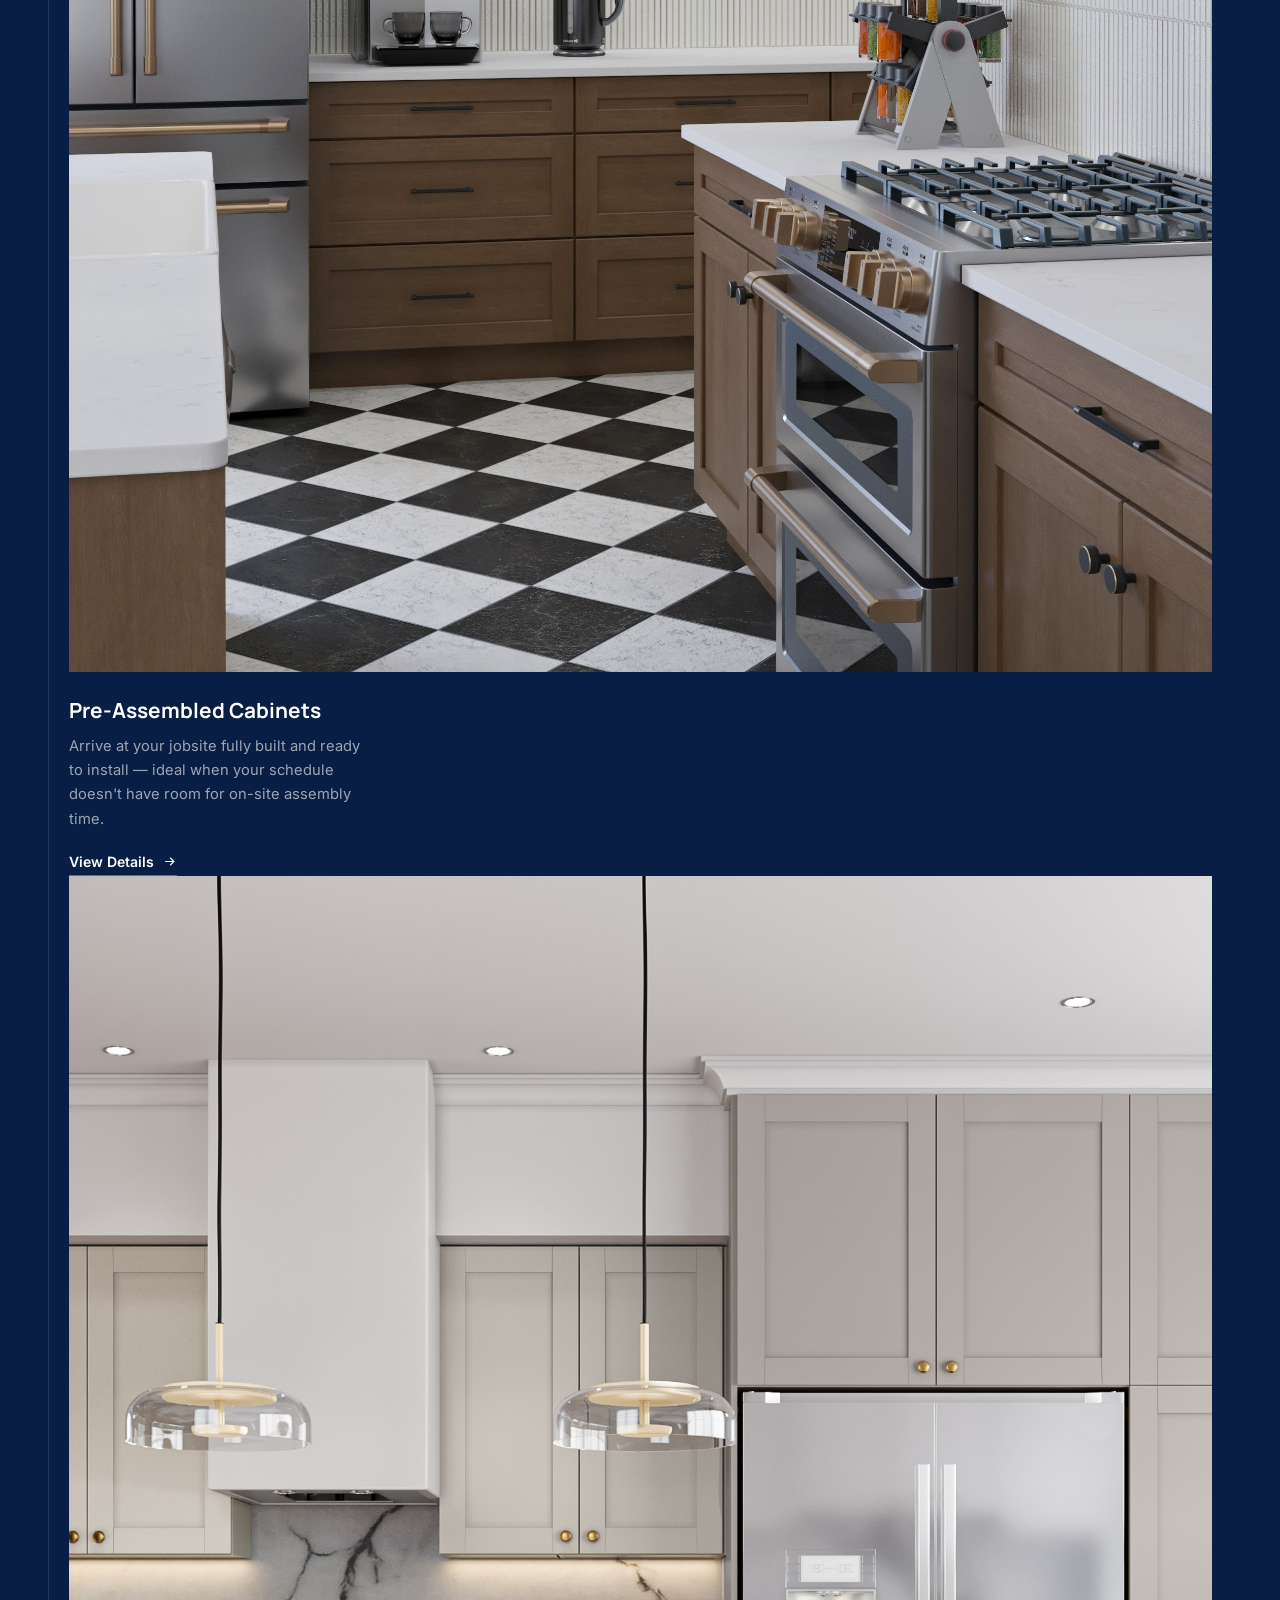
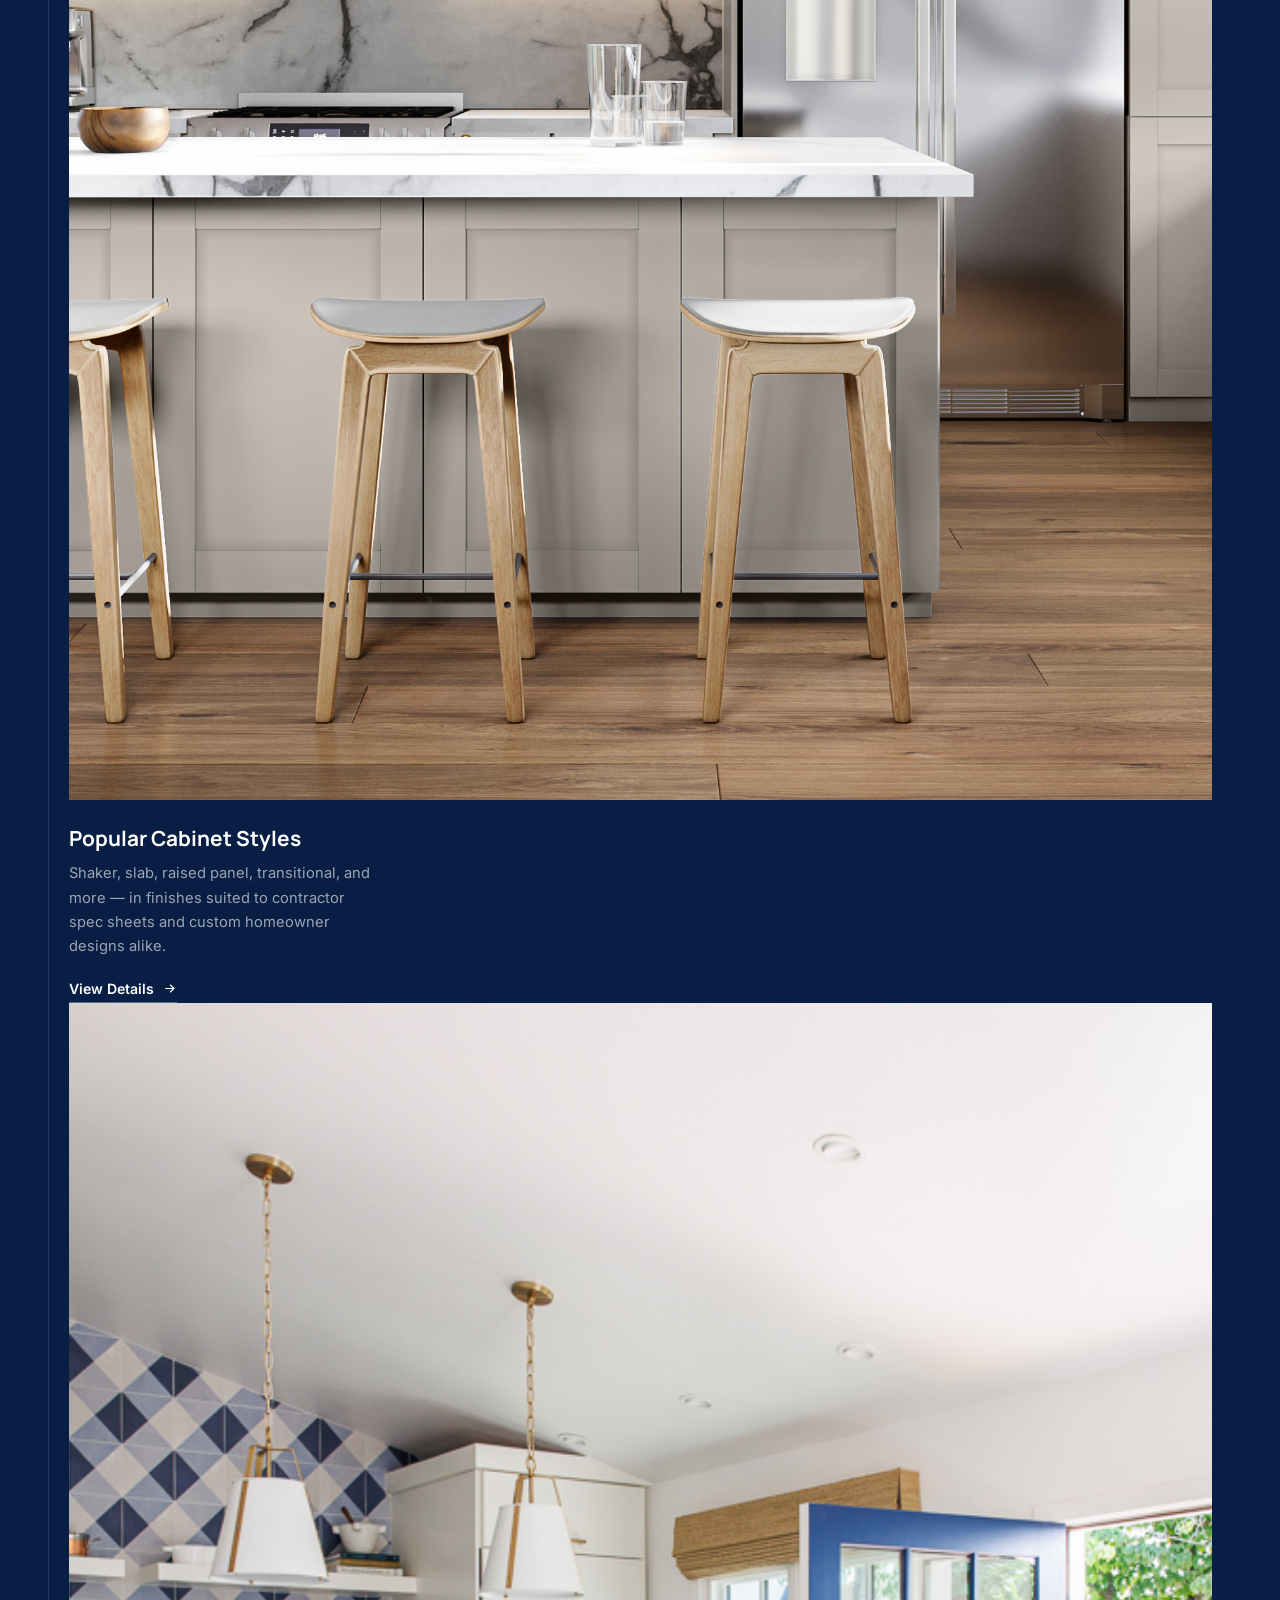
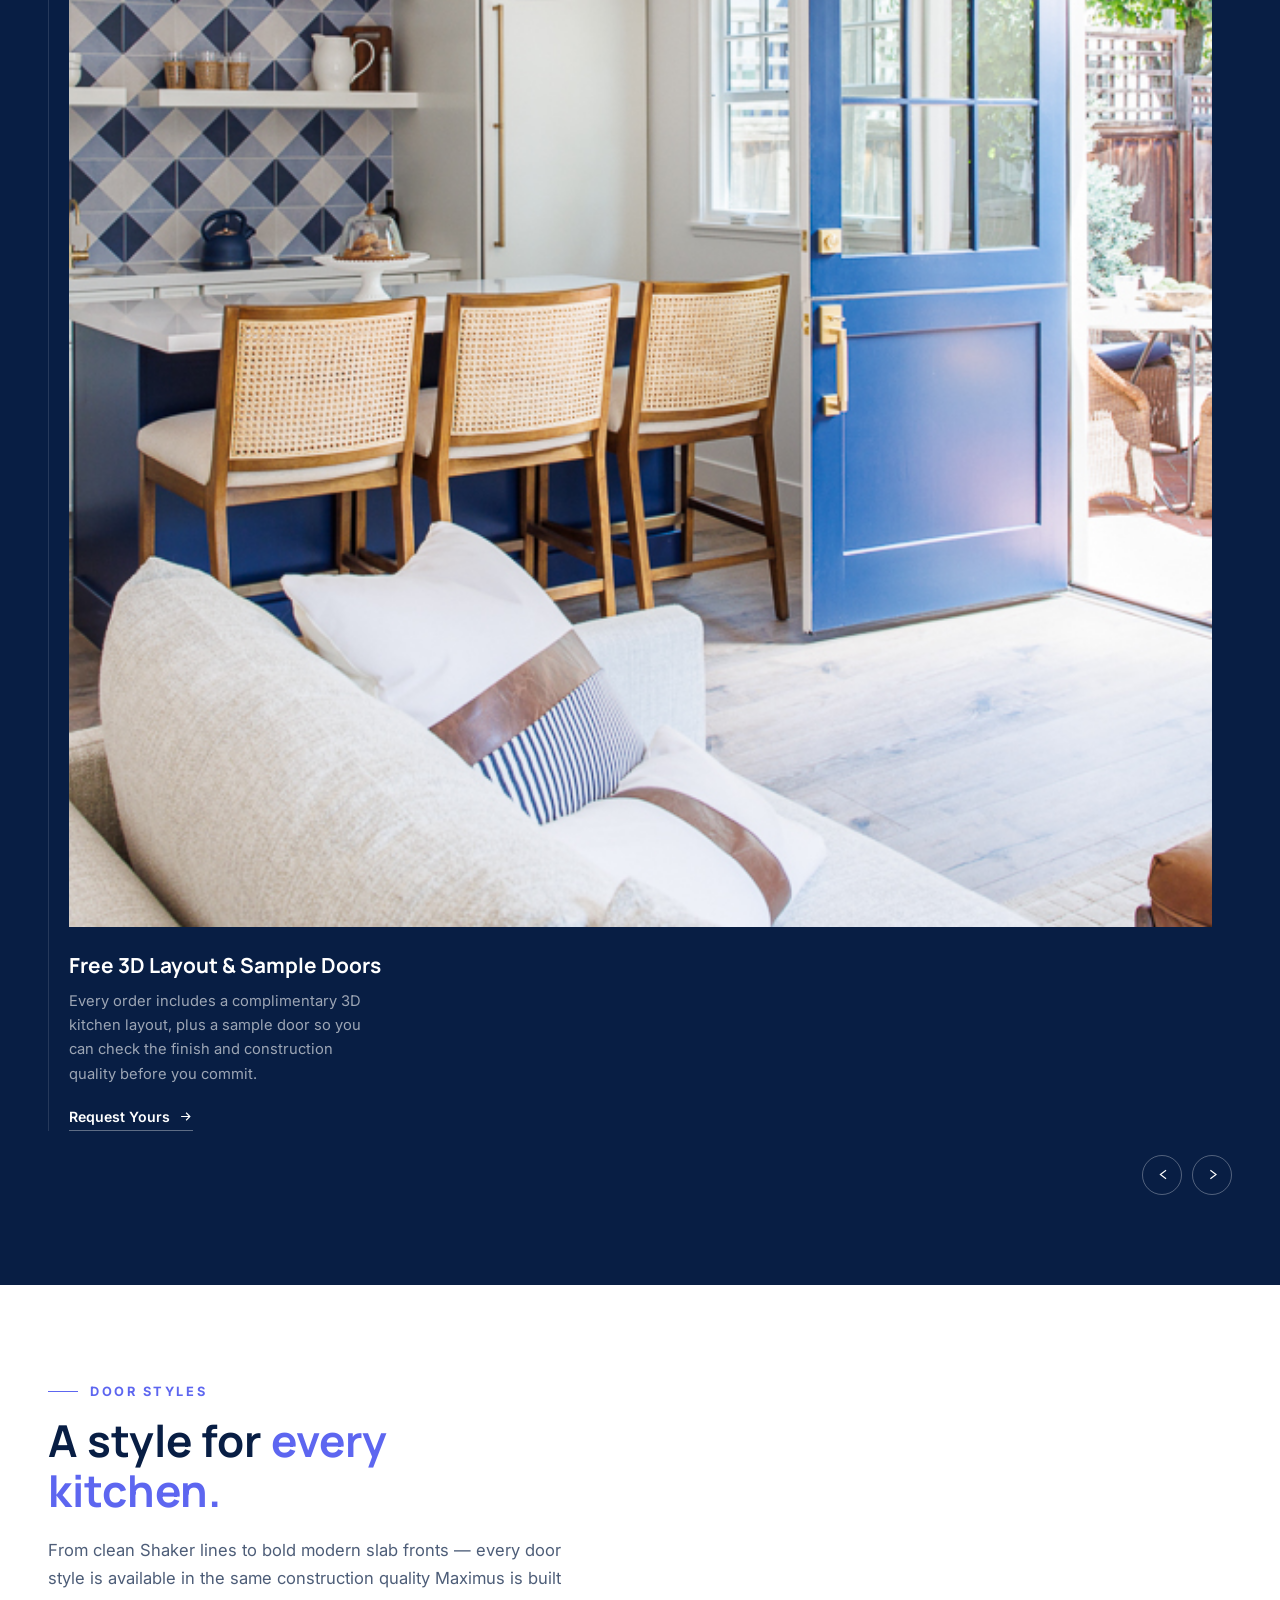
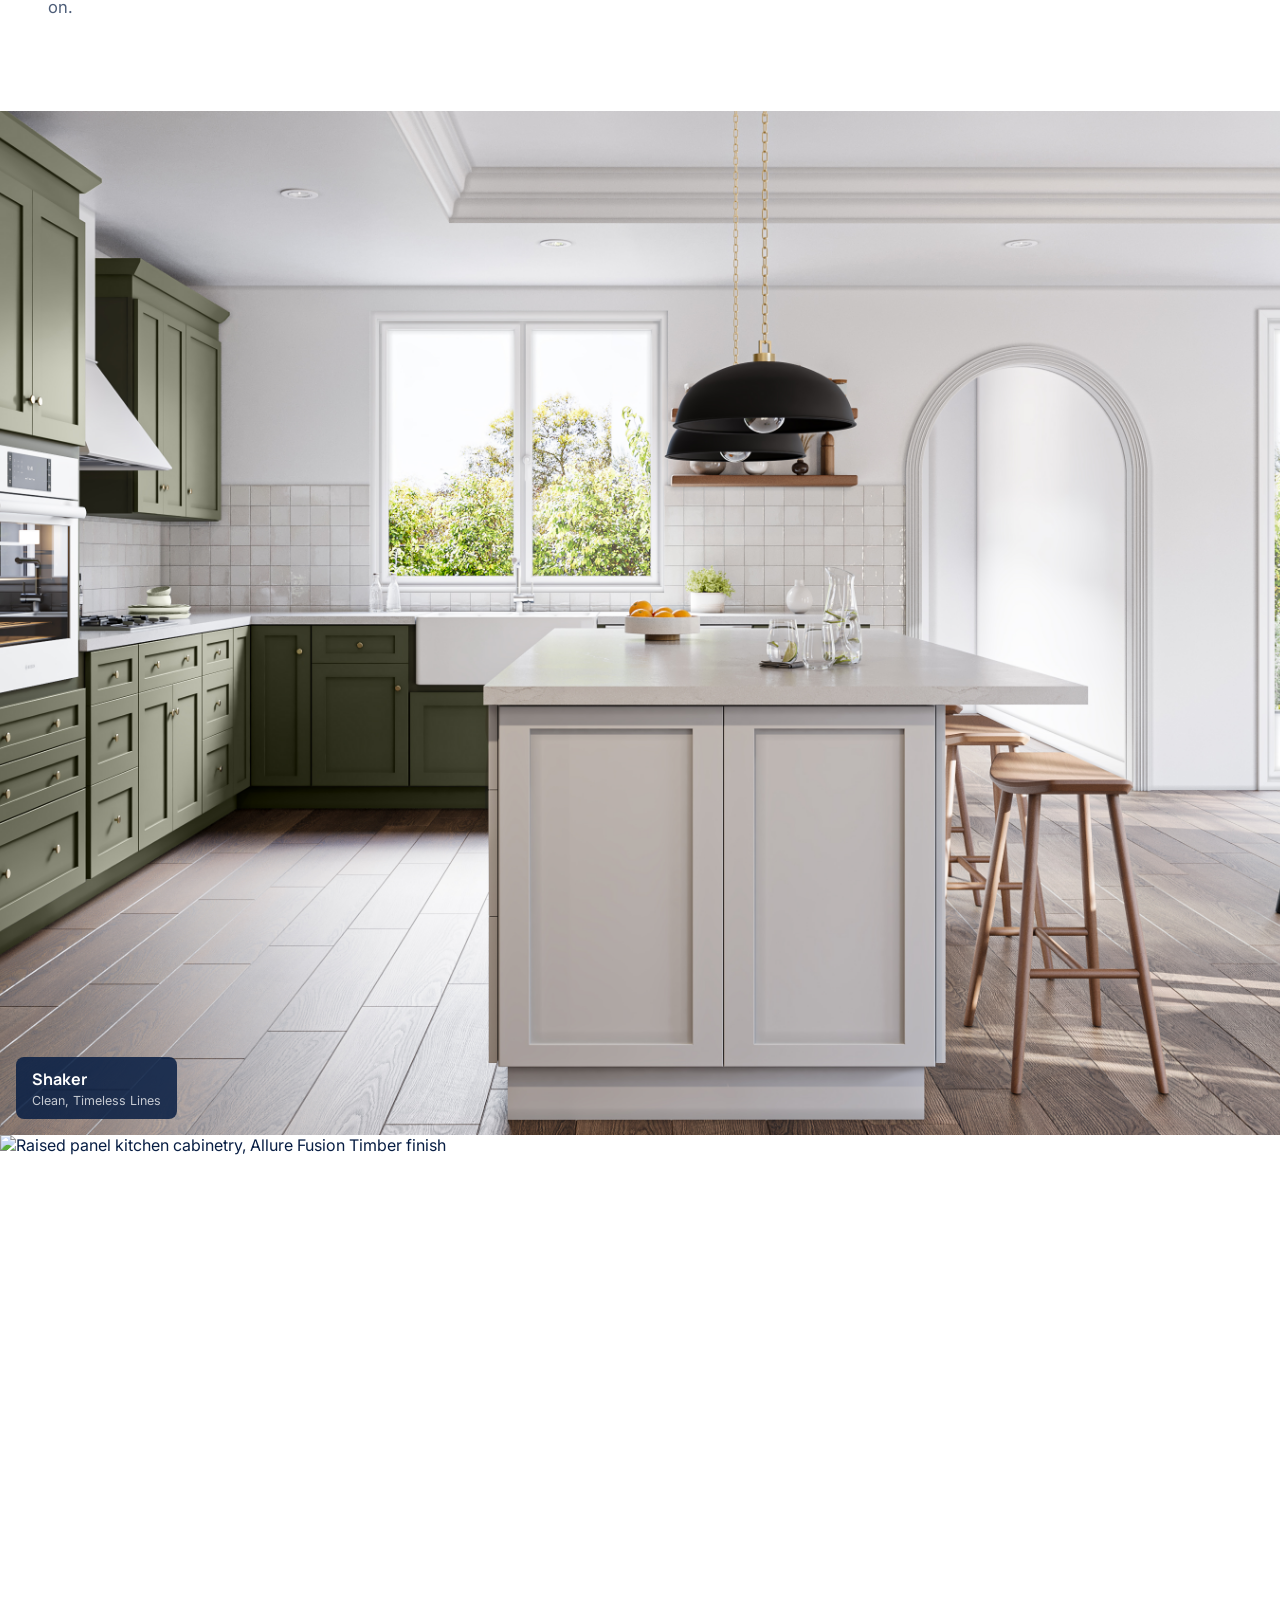
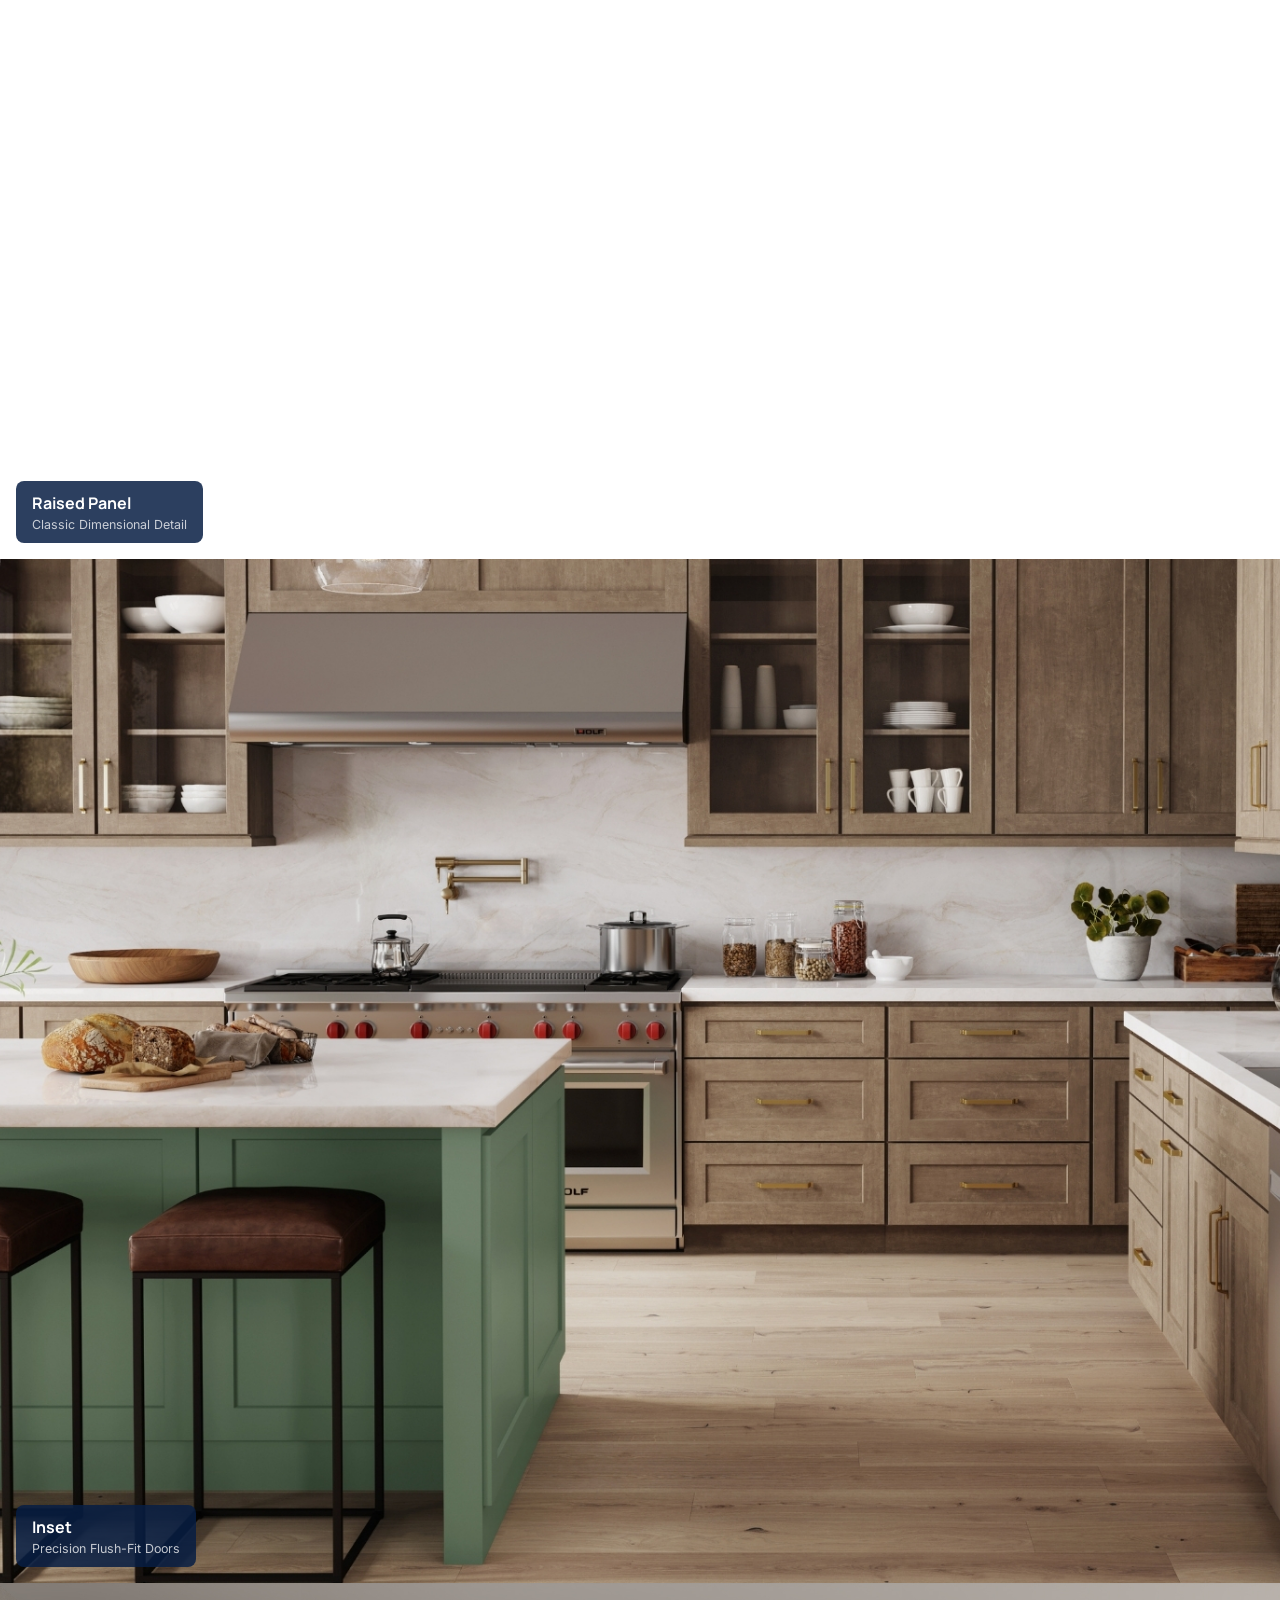
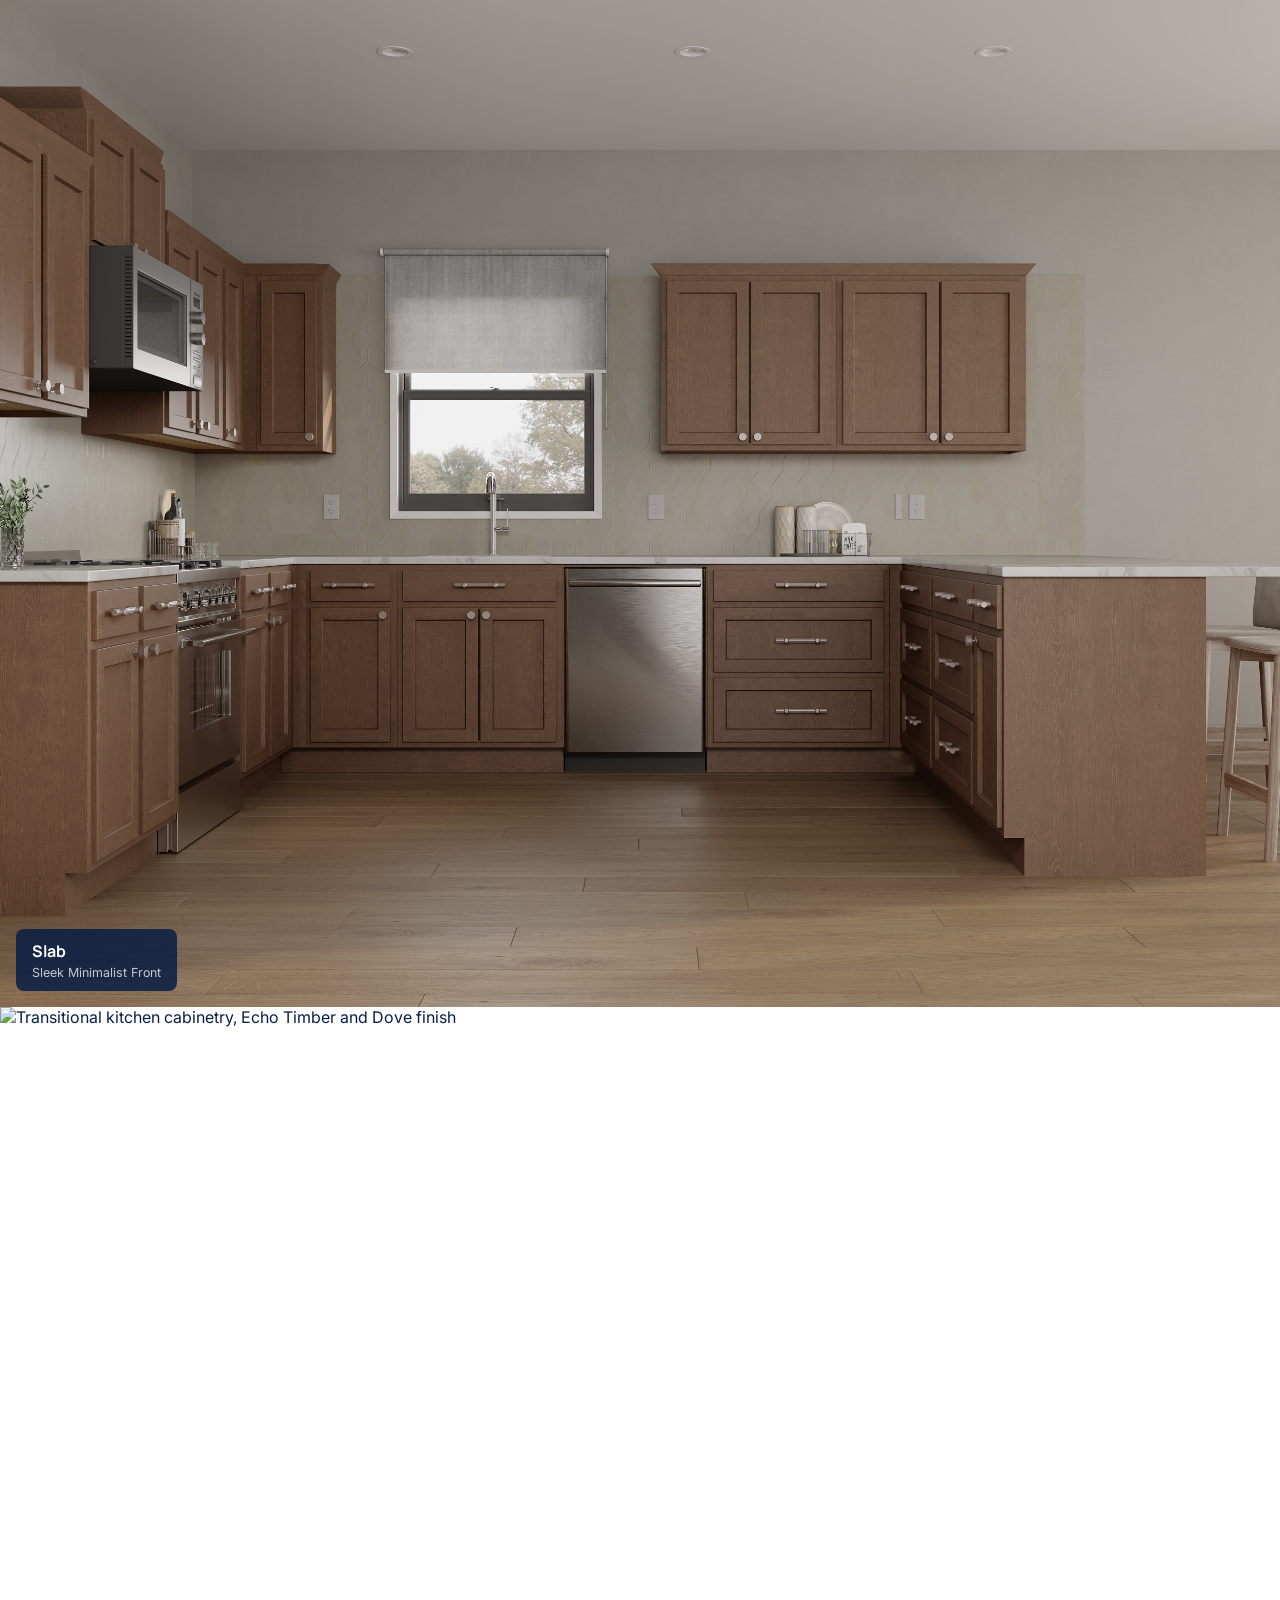
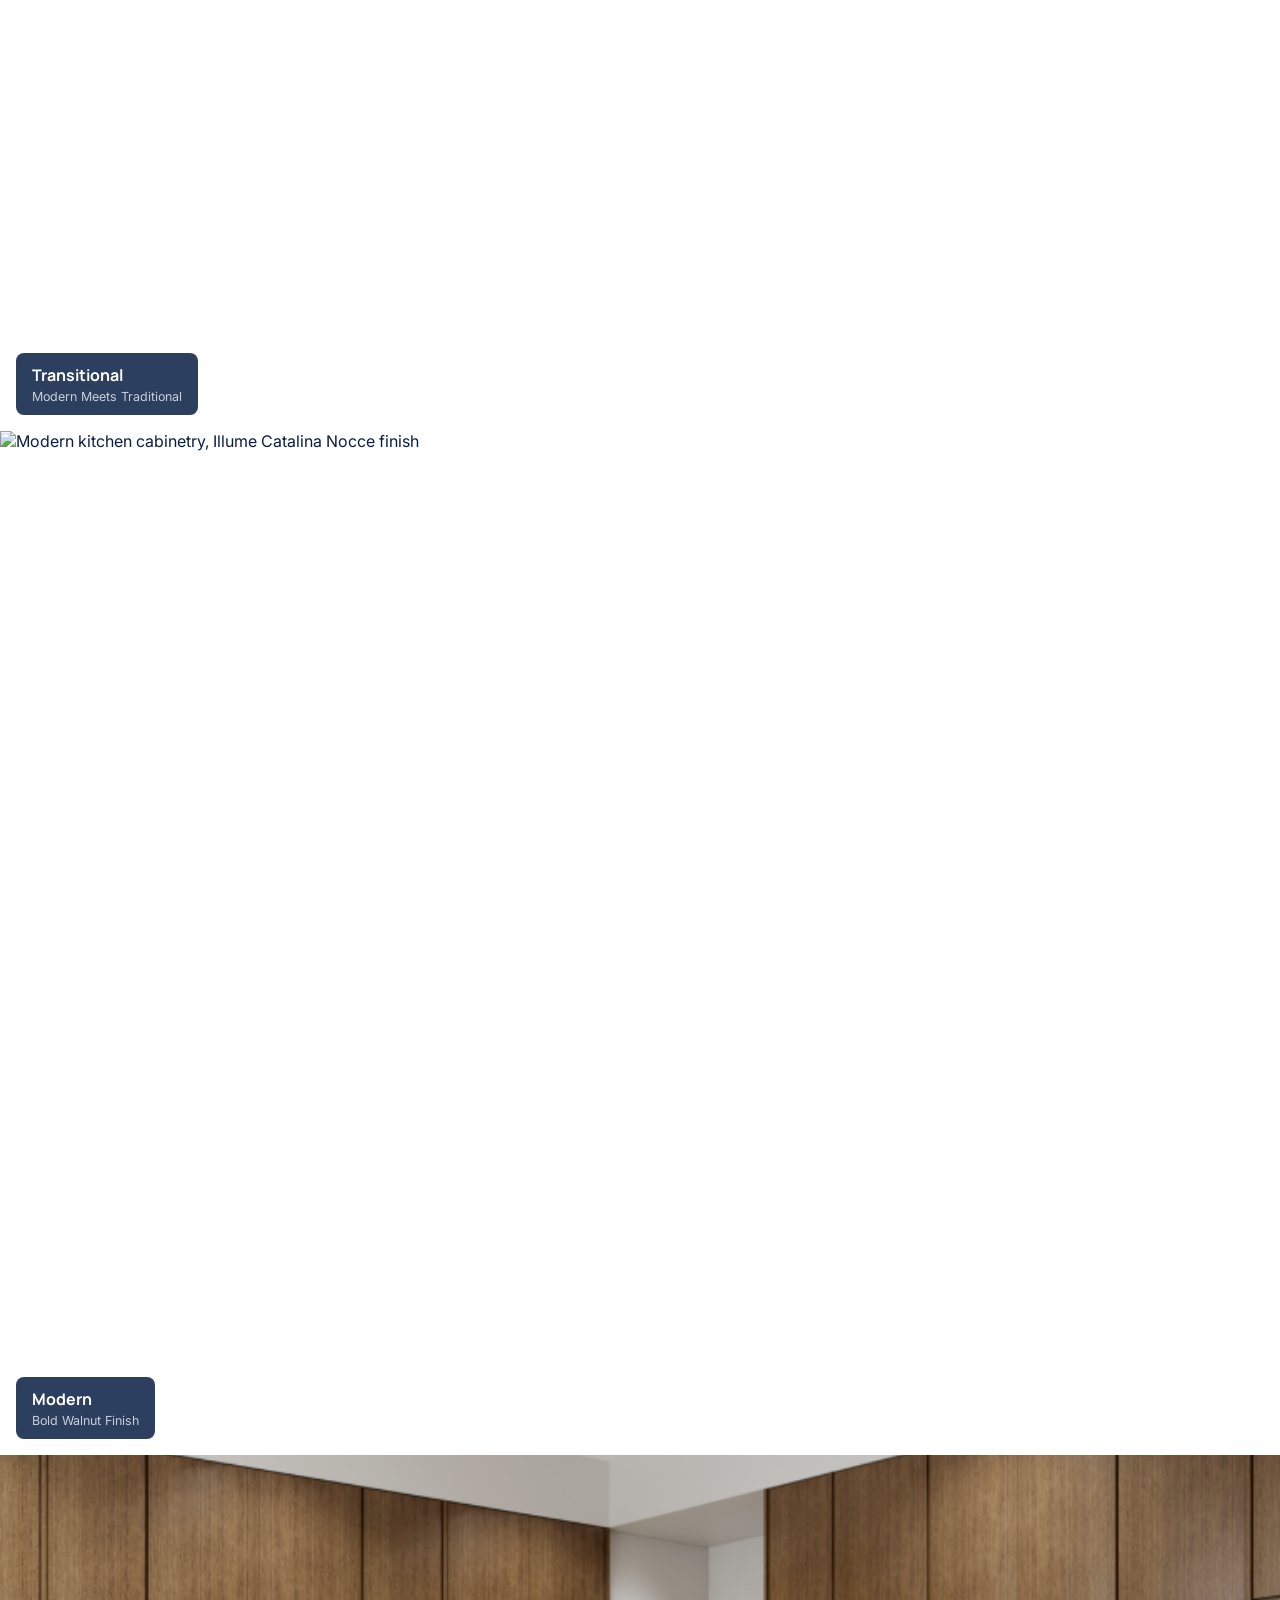
==== commit fc07a0da: "Add Repeat-Order Program section with animations and responsive design; adjust logo height" ====
--- a/index.html
+++ b/index.html
@@ -35,7 +35,11 @@
     </div>
     <a href="contact.html" class="btn btn-primary nav-cta">Free Consultation</a>
     <button class="menu-toggle" id="menuToggle" aria-label="Open menu" aria-expanded="false" aria-controls="mobileDrawer">
-      <span></span><span></span><span></span>
+      <svg class="menu-toggle-icon" viewBox="0 0 85 39" fill="none" xmlns="http://www.w3.org/2000/svg" aria-hidden="true">
+        <rect class="menu-bar menu-bar-1" x="0" y="0" width="85" height="5.7" fill="currentColor"/>
+        <rect class="menu-bar menu-bar-2" x="0" y="16.68" width="85" height="5.7" fill="currentColor"/>
+        <rect class="menu-bar menu-bar-3" x="0" y="33.36" width="85" height="5.68" fill="currentColor"/>
+      </svg>
     </button>
   </nav>
 </header>
@@ -339,6 +343,28 @@
         <video autoplay muted loop playsinline poster="sampleimages/Luxor-Kitchen-_-View-UPDATE.jpg">
           <source src="https://videos.pexels.com/video-files/3444433/3444433-hd_1920_1080_30fps.mp4" type="video/mp4">
         </video>
+      </div>
+    </div>
+  </section>
+
+  <section class="home-repeat" aria-label="Repeat order program">
+    <div class="container home-repeat-inner">
+      <div class="home-repeat-head">
+        <p class="section-eyebrow">Repeat-Order Program</p>
+        <h2 class="section-heading">Come back within 90 days, <em>save twice.</em></h2>
+        <p class="section-lead">Whether it's your second order or your twentieth — contractor account or a single homeowner kitchen — ordering again within 90 days of your first gets you two savings, automatically.</p>
+        <a href="#contact" class="btn btn-primary">Free Consultation</a>
+      </div>
+
+      <div class="home-repeat-cards">
+        <div class="home-repeat-card">
+          <strong>Up to 10%</strong>
+          <span>Off your new order</span>
+        </div>
+        <div class="home-repeat-card">
+          <strong>Up to 10%</strong>
+          <span>Rebate on your first order</span>
+        </div>
       </div>
     </div>
   </section>
@@ -445,51 +471,6 @@
           </div>
         </div>
       </div>
-
-      <div class="marquee-row row-2">
-        <div class="testimonial-card">
-          <div class="testimonial-stars">★★★★★</div>
-          <p>"Sample door arrived fast and let us confirm the finish before signing off with our client."</p>
-          <div class="testimonial-attr">Interior Designer</div>
-        </div>
-        <div class="testimonial-card">
-          <div class="testimonial-stars">★★★★★</div>
-          <p>"Nationwide shipping worked flawlessly for our out-of-state rental rehab."</p>
-          <div class="testimonial-attr">House Flipper</div>
-        </div>
-        <div class="testimonial-card">
-          <div class="testimonial-stars">★★★★★</div>
-          <p>"Support walked us through cabinet counts over the phone — the quote came back within a day."</p>
-          <div class="testimonial-attr">Remodeling Contractor</div>
-        </div>
-        <div class="testimonial-card">
-          <div class="testimonial-stars">★★★★★</div>
-          <p>"Straightforward ordering process, and the boxes held up perfectly through a cross-country delivery."</p>
-          <div class="testimonial-attr">Home Builder</div>
-        </div>
-        <div class="marquee-clone" aria-hidden="true">
-          <div class="testimonial-card">
-            <div class="testimonial-stars">★★★★★</div>
-            <p>"Sample door arrived fast and let us confirm the finish before signing off with our client."</p>
-            <div class="testimonial-attr">Interior Designer</div>
-          </div>
-          <div class="testimonial-card">
-            <div class="testimonial-stars">★★★★★</div>
-            <p>"Nationwide shipping worked flawlessly for our out-of-state rental rehab."</p>
-            <div class="testimonial-attr">House Flipper</div>
-          </div>
-          <div class="testimonial-card">
-            <div class="testimonial-stars">★★★★★</div>
-            <p>"Support walked us through cabinet counts over the phone — the quote came back within a day."</p>
-            <div class="testimonial-attr">Remodeling Contractor</div>
-          </div>
-          <div class="testimonial-card">
-            <div class="testimonial-stars">★★★★★</div>
-            <p>"Straightforward ordering process, and the boxes held up perfectly through a cross-country delivery."</p>
-            <div class="testimonial-attr">Home Builder</div>
-          </div>
-        </div>
-      </div>
     </div>
   </section>
 
@@ -620,8 +601,6 @@
         <a href="who-we-serve.html">Who We Serve</a>
         <a href="gallery.html">Gallery</a>
         <a href="about.html">About</a>
-        <a href="how-it-works.html">How It Works</a>
-        <a href="faq.html">FAQ</a>
         <a href="contact.html">Contact</a>
       </nav>
     </div>
--- a/assets/css/style.css
+++ b/assets/css/style.css
@@ -56,7 +56,7 @@
   }
   .logo{ display:flex; align-items:center; line-height:0; }
   .site-header .logo img{
-    display:block; height:41px; width:auto;
+    display:block; height:45px; width:auto;
     filter:brightness(0) invert(1);
     transition:filter .3s var(--ease);
   }
@@ -102,15 +102,17 @@
   @media(min-width:900px){ .nav-cta{ display:inline-flex; } }
 
   .menu-toggle{
-    display:flex; flex-direction:column; align-items:center; justify-content:center; gap:5px;
-    align-self:center; background:none; border:none; padding:.5rem; width:40px; height:40px;
-    z-index:110;
-  }
-  .menu-toggle span{
-    width:22px; height:1.5px; background:var(--white);
-    transition:background .3s var(--ease), transform .3s var(--ease), opacity .2s var(--ease);
-  }
-  .site-header.is-scrolled .menu-toggle span{ background:var(--navy); }
+    display:flex; align-items:center; justify-content:center;
+    align-self:center; background:none; border:none; padding:.1rem; width:40px; height:40px;
+    z-index:110; color:var(--white);
+    transition:color .3s var(--ease);
+  }
+  .menu-toggle-icon{ width:30px; height:auto; overflow:visible; }
+  .menu-bar{
+    transform-box:fill-box; transform-origin:center;
+    transition:transform .3s var(--ease), opacity .2s var(--ease);
+  }
+  .site-header.is-scrolled .menu-toggle{ color:var(--navy); }
   @media(min-width:900px){ .menu-toggle{ display:none; } }
   @media(max-width:899px){ .nav-links{ display:none; } }
 
@@ -120,10 +122,10 @@
   .footer-nav a[aria-current="page"]{ color:var(--indigo) !important; }
 
   /* Hamburger morphs into an X while the drawer is open */
-  .menu-toggle.is-open span:nth-child(1){ transform:translateY(6.5px) rotate(45deg); }
-  .menu-toggle.is-open span:nth-child(2){ opacity:0; }
-  .menu-toggle.is-open span:nth-child(3){ transform:translateY(-6.5px) rotate(-45deg); }
-  .menu-toggle.is-open span{ background:var(--white) !important; }
+  .menu-toggle.is-open{ color:var(--white) !important; }
+  .menu-toggle.is-open .menu-bar-1{ transform:translateY(16.68px) rotate(45deg); }
+  .menu-toggle.is-open .menu-bar-2{ opacity:0; }
+  .menu-toggle.is-open .menu-bar-3{ transform:translateY(-16.68px) rotate(-45deg); }
 
   /* ---------- Mobile drawer menu ---------- */
   .drawer-overlay{
@@ -396,7 +398,7 @@
   .breadcrumb span[aria-current]{ color:var(--white); font-weight:600; }
   .page-banner-title{
     font-family:var(--font-display); font-weight:700; color:var(--white);
-    font-size:clamp(2.2rem,5vw,3.4rem); line-height:1.1; margin:0 0 1rem; max-width:16ch;
+    font-size:clamp(2.2rem,5vw,3.4rem); line-height:1.1; margin:0 0 1rem; max-width:20ch;
   }
   .page-banner-lead{
     font-size:clamp(1rem,1.4vw,1.15rem); color:rgba(255,255,255,.85);
@@ -502,7 +504,7 @@
     max-width:var(--content-max); margin:clamp(4rem,10vh,6.5rem) auto 0;
   }
   .why-us-media{ position:relative; overflow:hidden; min-height:220px; }
-  .why-us-media img{
+  .why-us-media img, .why-us-media video{
     position:absolute; top:-6%; left:0; width:100%; height:112%; object-fit:cover;
   }
   .why-us-content{
@@ -699,10 +701,17 @@
      needs no redesign). ---------- */
   .style-grid-section{ background:var(--white); padding:clamp(5rem,11vh,8rem) 0 clamp(4.5rem,10vh,7rem); }
   .style-grid-head{ max-width:640px; margin:0 0 clamp(2.5rem,6vh,3.5rem); }
-  .style-grid{ display:grid; grid-template-columns:repeat(auto-fit,minmax(280px,1fr)); gap:clamp(1.75rem,3vw,2.25rem); }
-  .style-grid-item{ border:1px solid rgba(8,30,68,.12); transition:border-color .3s var(--ease); }
-  .style-grid-item:hover{ border-color:var(--indigo); }
-  .style-grid-media{ position:relative; overflow:hidden; aspect-ratio:4/3; }
+  .style-grid{ display:grid; grid-template-columns:repeat(2,1fr); gap:1rem; }
+  .style-grid-item{
+    background:var(--white); box-shadow:0 14px 32px rgba(8,30,68,.1);
+    transition:box-shadow .3s var(--ease), transform .3s var(--ease);
+  }
+  .style-grid-item:hover{ box-shadow:0 20px 44px rgba(8,30,68,.16); transform:translateY(-3px); }
+
+  @media(min-width:640px){
+    .style-grid{ grid-template-columns:repeat(auto-fit,minmax(280px,1fr)); gap:clamp(1.75rem,3vw,2.25rem); }
+  }
+  .style-grid-media{ position:relative; overflow:hidden; height:clamp(160px,26vw,240px); }
   .style-grid-media img{
     position:absolute; inset:0; width:100%; height:100%; object-fit:cover;
     transition:transform .6s var(--ease);
@@ -713,6 +722,277 @@
     font-family:var(--font-display); font-size:1.2rem; font-weight:700; color:var(--navy); margin:0 0 .5rem;
   }
   .style-grid-item p{ font-size:.92rem; line-height:1.6; color:rgba(8,30,68,.65); margin:0; }
+
+  /* ---------- Audience Selector (Who We Serve page — interactive tabs,
+     deliberately different interaction pattern from the card grids on
+     Products/Door Styles. All 6 panels exist in the DOM; JS just toggles
+     which one is visible, matching the declarative toggle pattern already
+     used by the FAQ accordion and hero slideshow elsewhere in the file). ---------- */
+  .audience-selector{ background:var(--white); padding:clamp(5rem,11vh,8rem) 0 clamp(4.5rem,10vh,7rem); }
+  .audience-head{ max-width:640px; margin:0 0 clamp(2.5rem,6vh,3rem); }
+
+  .audience-tabs-wrap{
+    border-bottom:1px solid rgba(8,30,68,.12);
+    padding-bottom:clamp(1.25rem,4vh,2.5rem);
+    margin-bottom:clamp(2.5rem,5vh,3rem);
+  }
+  .audience-tabs{
+    display:flex; flex-wrap:nowrap; gap:.6rem;
+    margin:0 calc(-1 * clamp(1.25rem,5vw,3rem));
+    padding:0 clamp(1.25rem,5vw,3rem);
+    overflow-x:auto; -webkit-overflow-scrolling:touch; scrollbar-width:none;
+  }
+  .audience-tabs::-webkit-scrollbar{ display:none; }
+  .audience-tabs-hint{ display:none; }
+  .audience-tab{
+    background:none; border:1px solid rgba(8,30,68,.18); color:var(--navy);
+    padding:.65rem 1.25rem; font-size:.85rem; font-weight:600; letter-spacing:.02em;
+    white-space:nowrap; flex:0 0 auto;
+    cursor:pointer; transition:background .3s var(--ease), color .3s var(--ease), border-color .3s var(--ease);
+  }
+  .audience-tab:hover{ border-color:var(--indigo); color:var(--indigo); }
+  .audience-tab.is-active{ background:var(--navy); color:var(--white); border-color:var(--navy); }
+
+  .audience-panel{ display:none; grid-template-columns:1fr; gap:2.5rem; }
+  .audience-panel.is-active{ display:grid; animation:audienceFadeIn .5s var(--ease); }
+  @keyframes audienceFadeIn{
+    from{ opacity:0; transform:translateY(14px); }
+    to{ opacity:1; transform:translateY(0); }
+  }
+  .audience-panel-media{ position:relative; overflow:hidden; aspect-ratio:4/3; }
+  .audience-panel-media img{ position:absolute; inset:0; width:100%; height:100%; object-fit:cover; }
+  .audience-panel-content h3{
+    font-family:var(--font-display); font-size:clamp(1.6rem,3vw,2.1rem); font-weight:700; color:var(--navy);
+    margin:0 0 1rem;
+  }
+  .audience-panel-content p{
+    font-size:1.02rem; line-height:1.7; color:rgba(8,30,68,.72); margin:0 0 1.5rem; max-width:52ch;
+  }
+  .audience-panel-points{ list-style:none; margin:0 0 2rem; padding:0; display:flex; flex-direction:column; gap:.75rem; }
+  .audience-panel-points li{
+    display:flex; align-items:flex-start; gap:.65rem; font-size:.95rem; color:rgba(8,30,68,.8); line-height:1.5;
+  }
+  .audience-panel-points svg{ width:18px; height:18px; flex:0 0 auto; margin-top:.15rem; stroke:var(--indigo); }
+
+  @media(min-width:860px){
+    .audience-panel{ grid-template-columns:1fr 1fr; align-items:center; gap:3.5rem; }
+  }
+
+  /* ---------- Gallery Grid + Filters ---------- */
+  .gallery-grid-section{ background:var(--white); padding:clamp(4rem,9vh,6rem) 0 clamp(5rem,11vh,8rem); }
+  .gallery-filters{
+    display:flex; flex-wrap:nowrap; gap:.6rem;
+    overflow-x:auto; -webkit-overflow-scrolling:touch; scrollbar-width:none;
+    margin:0 calc(-1 * clamp(1.25rem,5vw,3rem)) clamp(2.5rem,5vh,3rem);
+    padding:0 clamp(1.25rem,5vw,3rem) .5rem;
+  }
+  .gallery-filters::-webkit-scrollbar{ display:none; }
+  .gallery-filter{
+    background:none; border:1px solid rgba(8,30,68,.18); color:var(--navy);
+    padding:.6rem 1.15rem; font-size:.82rem; font-weight:600; letter-spacing:.02em;
+    white-space:nowrap; flex:0 0 auto; cursor:pointer;
+    transition:background .3s var(--ease), color .3s var(--ease), border-color .3s var(--ease);
+  }
+  .gallery-filter:hover{ border-color:var(--indigo); color:var(--indigo); }
+  .gallery-filter.is-active{ background:var(--navy); color:var(--white); border-color:var(--navy); }
+
+  .gallery-grid{ display:grid; grid-template-columns:repeat(2,1fr); gap:.75rem; }
+  .gallery-item{
+    position:relative; overflow:hidden; aspect-ratio:4/5; border:none; padding:0;
+    background:none; cursor:pointer; display:block; width:100%;
+  }
+  .gallery-item img{
+    position:absolute; inset:0; width:100%; height:100%; object-fit:cover;
+    transition:transform .6s var(--ease);
+  }
+  .gallery-item:hover img{ transform:scale(1.06); }
+  .gallery-item::after{
+    content:''; position:absolute; inset:0;
+    background:linear-gradient(0deg, rgba(8,30,68,.6) 0%, rgba(8,30,68,0) 48%);
+    opacity:0; transition:opacity .3s var(--ease);
+  }
+  .gallery-item:hover::after{ opacity:1; }
+  .gallery-item-label{
+    position:absolute; left:.9rem; bottom:.85rem; z-index:1; color:var(--white);
+    font-size:.82rem; font-weight:600; letter-spacing:.02em;
+    opacity:0; transform:translateY(6px); transition:opacity .3s var(--ease), transform .3s var(--ease);
+  }
+  .gallery-item:hover .gallery-item-label{ opacity:1; transform:translateY(0); }
+
+  @media(min-width:640px){ .gallery-grid{ grid-template-columns:repeat(3,1fr); } }
+  @media(min-width:1020px){ .gallery-grid{ grid-template-columns:repeat(4,1fr); } }
+
+  /* ---------- Gallery Lightbox (Swiper-powered, swipeable on mobile) ---------- */
+  .lightbox{
+    position:fixed; inset:0; z-index:300; background:rgba(8,30,68,.96);
+    opacity:0; pointer-events:none; transition:opacity .35s var(--ease);
+    display:flex; align-items:center; justify-content:center; overflow:hidden;
+  }
+  .lightbox.is-open{ opacity:1; pointer-events:auto; }
+  .lightbox-caption{
+    position:absolute; top:clamp(1rem,3vw,2rem); left:clamp(1rem,3vw,2rem); z-index:2;
+    color:var(--white); font-size:.78rem; font-weight:700; letter-spacing:.05em; text-transform:uppercase;
+    background:rgba(255,255,255,.08); border:1px solid rgba(255,255,255,.25);
+    padding:.55rem 1rem; margin:0;
+  }
+  .lightbox-close{
+    position:absolute; top:clamp(1rem,3vw,2rem); right:clamp(1rem,3vw,2rem); z-index:2;
+    width:44px; height:44px; border-radius:50%; border:1px solid rgba(255,255,255,.3);
+    background:rgba(255,255,255,.06); color:var(--white); display:flex; align-items:center; justify-content:center;
+    transition:background .25s var(--ease);
+  }
+  .lightbox-close:hover{ background:rgba(255,255,255,.16); }
+  .lightbox-close svg{ width:18px; height:18px; }
+
+  .lightbox-swiper{ width:100%; height:100%; }
+  .lightbox-swiper .swiper-slide{ display:flex; align-items:center; justify-content:center; height:100%; }
+
+  @media(max-width:600px){
+    .lightbox-swiper .swiper-slide{ align-items:initial; }
+  }
+  .lightbox-swiper .swiper-slide img{
+    max-width:88vw; max-height:82vh; width:auto; height:auto; object-fit:contain;
+  }
+  .lightbox-prev, .lightbox-next{
+    position:absolute; top:50%; transform:translateY(-50%); z-index:2;
+    width:44px; height:44px; border-radius:50%; border:1px solid rgba(255,255,255,.3);
+    background:rgba(255,255,255,.06); color:var(--white); display:flex; align-items:center; justify-content:center;
+    transition:background .25s var(--ease);
+  }
+  .lightbox-prev:hover, .lightbox-next:hover{ background:rgba(255,255,255,.16); }
+  .lightbox-prev{ left:clamp(.75rem,2vw,1.5rem); }
+  .lightbox-next{ right:clamp(.75rem,2vw,1.5rem); }
+  .lightbox-prev svg, .lightbox-next svg{ width:20px; height:20px; }
+
+  @media(max-width:600px){
+    .lightbox-prev, .lightbox-next{ display:none; }
+  }
+
+  /* ---------- Our Story (About page — warm-white band since the banner
+     above is already a photo; left-aligned editorial intro + a stat row,
+     2-column on mobile, single row with dividers from tablet up). ---------- */
+  .about-story{
+    background:var(--warm-white); padding:clamp(5rem,11vh,8rem) 0 clamp(4.5rem,10vh,7rem);
+    margin-bottom:clamp(3rem,7vh,5rem);
+  }
+  .about-story-inner{ max-width:640px; margin:0; }
+  .about-story-inner .section-eyebrow{ color:var(--indigo); }
+  .about-story-inner .section-eyebrow::before{ background:var(--indigo); }
+  .about-story-inner .section-heading{ color:var(--navy); max-width:none; }
+  .about-story-inner .section-heading em{ color:var(--indigo); }
+  .about-story-inner .section-lead{ color:rgba(8,30,68,.7); max-width:62ch; margin-bottom:0; }
+
+  .about-story-stats{
+    display:grid; grid-template-columns:repeat(2,1fr); gap:1.75rem 1.25rem;
+    margin-top:clamp(2.5rem,5vh,3.5rem); padding-top:clamp(2rem,4vh,2.5rem);
+    border-top:1px solid rgba(8,30,68,.12);
+  }
+  .about-story-stat{ min-width:0; }
+  .about-story-stat strong{
+    display:block; font-family:var(--font-display); font-weight:700; color:var(--navy);
+    font-size:clamp(1.8rem,4vw,2.8rem); line-height:1; margin:0 0 .35rem; white-space:nowrap;
+  }
+  .about-story-stat span{ font-size:.72rem; letter-spacing:.05em; text-transform:uppercase; color:rgba(8,30,68,.55); }
+  .about-story-stat-divider{ display:none; }
+
+  @media(min-width:760px){
+    .about-story-stats{ grid-template-columns:none; display:flex; flex-direction:row; gap:2.5rem; }
+    .about-story-stat{ flex:1; }
+    .about-story-stat strong{ font-size:clamp(2.2rem,4vw,2.8rem); }
+    .about-story-stat span{ font-size:.8rem; }
+    .about-story-stat-divider{
+      display:block; width:1px; height:auto; align-self:stretch; background:rgba(8,30,68,.12);
+    }
+  }
+
+  /* ---------- About Process (About page — no video; large ghost numerals
+     in a 3-column layout with divider lines, a genuinely different
+     structure from any split-screen/video section elsewhere on the site). ---------- */
+  .about-process{
+    background:var(--navy); padding:clamp(5rem,11vh,8rem) 0 clamp(4.5rem,10vh,7rem); color:var(--white);
+    margin-top:clamp(3rem,7vh,5rem);
+  }
+  .about-process-head{ max-width:640px; margin:0 0 clamp(3rem,6vh,4rem); }
+  .about-process-head .section-eyebrow{ color:var(--indigo); }
+  .about-process-head .section-eyebrow::before{ background:var(--indigo); }
+  .about-process-head .section-heading{ color:var(--white); max-width:none; }
+  .about-process-head .section-heading em{ color:var(--indigo); }
+  .about-process-head .section-lead{ color:rgba(255,255,255,.66); margin-bottom:0; }
+
+  .about-process-steps{ list-style:none; margin:0; padding:0; display:grid; grid-template-columns:1fr; gap:2.75rem; }
+  .about-process-num{
+    display:block; font-family:var(--font-display); font-weight:700; color:rgba(255,255,255,.18);
+    font-size:clamp(3rem,6vw,4.25rem); line-height:1; margin:0 0 .75rem;
+  }
+  .about-process-step h3{
+    font-family:var(--font-display); font-size:1.15rem; font-weight:700; color:var(--white); margin:0 0 .6rem;
+  }
+  .about-process-step p{ font-size:.94rem; line-height:1.65; color:rgba(255,255,255,.62); margin:0; max-width:32ch; }
+
+  .about-process-divider{
+    margin-top:clamp(3rem,6vh,4rem); border-top:1px solid rgba(255,255,255,.15);
+  }
+
+  @media(min-width:860px){
+    .about-process-steps{ grid-template-columns:repeat(3,1fr); gap:3rem; }
+    .about-process-step{ padding-right:2.5rem; border-right:1px solid rgba(255,255,255,.15); }
+    .about-process-step:last-child{ border-right:none; padding-right:0; }
+  }
+
+  /* ---------- Repeat-Order (Home page — warm-white band with elevated
+     card-style stats, sitting between How It Works (dark) and Who We Serve
+     (white) to keep the dark/light rhythm from stacking two dark sections
+     back to back. Deliberately different visual treatment from the navy
+     divided-stat version on Who We Serve. ---------- */
+  .home-repeat{ background:var(--warm-white); padding:clamp(5rem,11vh,8rem) 0 clamp(4.5rem,10vh,7rem); }
+  .home-repeat-inner{ display:grid; grid-template-columns:1fr; gap:clamp(2.75rem,6vh,3.5rem); align-items:center; }
+  .home-repeat-head .section-lead{ margin-bottom:1.75rem; }
+
+  .home-repeat-cards{ display:grid; grid-template-columns:repeat(2,1fr); gap:1.25rem; align-items:stretch; }
+  .home-repeat-card{
+    background:var(--white); box-shadow:0 20px 48px rgba(8,30,68,.1);
+    padding:clamp(1.75rem,4vw,2.5rem) clamp(1.5rem,3vw,2rem);
+    display:flex; flex-direction:column; justify-content:flex-start; gap:.5rem;
+    transition:transform .3s var(--ease), box-shadow .3s var(--ease);
+  }
+  .home-repeat-card:hover{ transform:translateY(-4px); box-shadow:0 26px 56px rgba(8,30,68,.16); }
+  .home-repeat-card strong{
+    font-family:var(--font-display); font-weight:700; color:var(--indigo);
+    font-size:clamp(2.2rem,5vw,3rem); line-height:1;
+  }
+  .home-repeat-card span{ font-size:.85rem; color:rgba(8,30,68,.65); line-height:1.4; }
+
+  @media(min-width:860px){
+    .home-repeat-inner{ grid-template-columns:1.1fr 1fr; gap:4.5rem; }
+  }
+
+  /* ---------- Repeat-Order Program (Who We Serve page — dark navy band,
+     open to any returning customer, not framed as trade-only). ---------- */
+  .repeat-program{ background:var(--navy); padding:clamp(5rem,11vh,8rem) 0 clamp(4.5rem,10vh,7rem); color:var(--white); }
+  .repeat-program-inner{
+    display:grid; grid-template-columns:1fr; gap:clamp(2.75rem,6vh,3.5rem); align-items:center;
+  }
+  .repeat-program-head .section-eyebrow{ color:var(--indigo); }
+  .repeat-program-head .section-eyebrow::before{ background:var(--indigo); }
+  .repeat-program-head .section-heading{ color:var(--white); }
+  .repeat-program-head .section-heading em{ color:var(--indigo); }
+  .repeat-program-head .section-lead{ color:rgba(255,255,255,.66); margin-bottom:1.75rem; }
+
+  .repeat-program-stats{ display:flex; flex-direction:column; gap:2rem; }
+  .repeat-stat{ min-width:0; }
+  .repeat-stat-num{
+    font-family:var(--font-display); font-weight:700; color:var(--white);
+    font-size:clamp(2.4rem,4.5vw,3.1rem); line-height:1; margin:0 0 .5rem; white-space:nowrap;
+  }
+  .repeat-stat-label{ font-size:.92rem; color:rgba(255,255,255,.6); margin:0; max-width:26ch; }
+  .repeat-stat-divider{ height:1px; background:rgba(255,255,255,.15); }
+
+  @media(min-width:860px){
+    .repeat-program-inner{ grid-template-columns:1.1fr 1fr; gap:4.5rem; }
+    .repeat-program-stats{ flex-direction:row; gap:2.5rem; }
+    .repeat-stat{ flex:1; }
+    .repeat-stat-divider{ width:1px; height:auto; align-self:stretch; }
+  }
 
   /* ---------- How It Works (video showcase, no slider) ---------- */
   .process-video{ background:var(--navy); padding:clamp(4.5rem,10vh,7rem) 0; }
@@ -800,10 +1080,8 @@
   .marquee-row{ display:flex; gap:1.25rem; width:max-content; }
   .marquee-clone{ display:flex; gap:1.25rem; }
   .marquee-row.row-1{ animation:marqueeLeft 46s linear infinite; }
-  .marquee-row.row-2{ animation:marqueeRight 46s linear infinite; }
   .marquee-track:hover .marquee-row{ animation-play-state:paused; }
   @keyframes marqueeLeft{ from{ transform:translateX(0); } to{ transform:translateX(-50%); } }
-  @keyframes marqueeRight{ from{ transform:translateX(-50%); } to{ transform:translateX(0); } }
 
   .testimonial-card{
     flex:0 0 auto; width:min(85vw,340px); background:rgba(255,255,255,.05);
@@ -952,6 +1230,11 @@
     .why-us-content{ padding:2.75rem clamp(1.5rem,6vw,3.5rem); }
     .door-styles{ padding:2.75rem 0; }
     .process-video{ padding:2.75rem 0; }
+    .home-repeat{ padding:2.75rem 0; }
+    .home-repeat-cards{ gap:.85rem; }
+    .home-repeat-card{ padding:1.5rem 1.15rem; }
+    .home-repeat-card strong{ font-size:1.6rem; white-space:nowrap; }
+    .home-repeat-card span{ font-size:.78rem; }
     .who-we-serve{ padding:2.75rem 0; }
     .testimonials{ padding:2.75rem 0; }
     .faq{ padding:2.75rem 0; }
@@ -961,6 +1244,18 @@
     .product-categories{ padding:2.75rem 0; }
     .style-teaser{ padding:2.75rem 0; }
     .style-grid-section{ padding:2.75rem 0; }
+    .audience-selector{ padding:2.75rem 0; }
+    .about-story{ padding:2.75rem 0; margin-bottom:2rem; }
+    .about-process{ padding:2.75rem 0; margin-top:2rem; }
+    .gallery-grid-section{ padding:2.75rem 0 3.5rem; }
+    .repeat-program{ padding:2.75rem 0; }
+    .audience-tabs-hint{
+      display:block; text-align:center; font-size:.75rem; letter-spacing:.06em;
+      text-transform:uppercase; color:rgba(8,30,68,.45); margin:.75rem 0 0;
+    }
+    .style-grid-body{ padding:.9rem; }
+    .style-grid-item h3{ font-size:1rem; }
+    .style-grid-item p{ font-size:.82rem; line-height:1.5; }
 
     /* Same fix, one level down: these section headings all had the same
        vh-based margin-bottom before their content/gallery — shrinking to a
